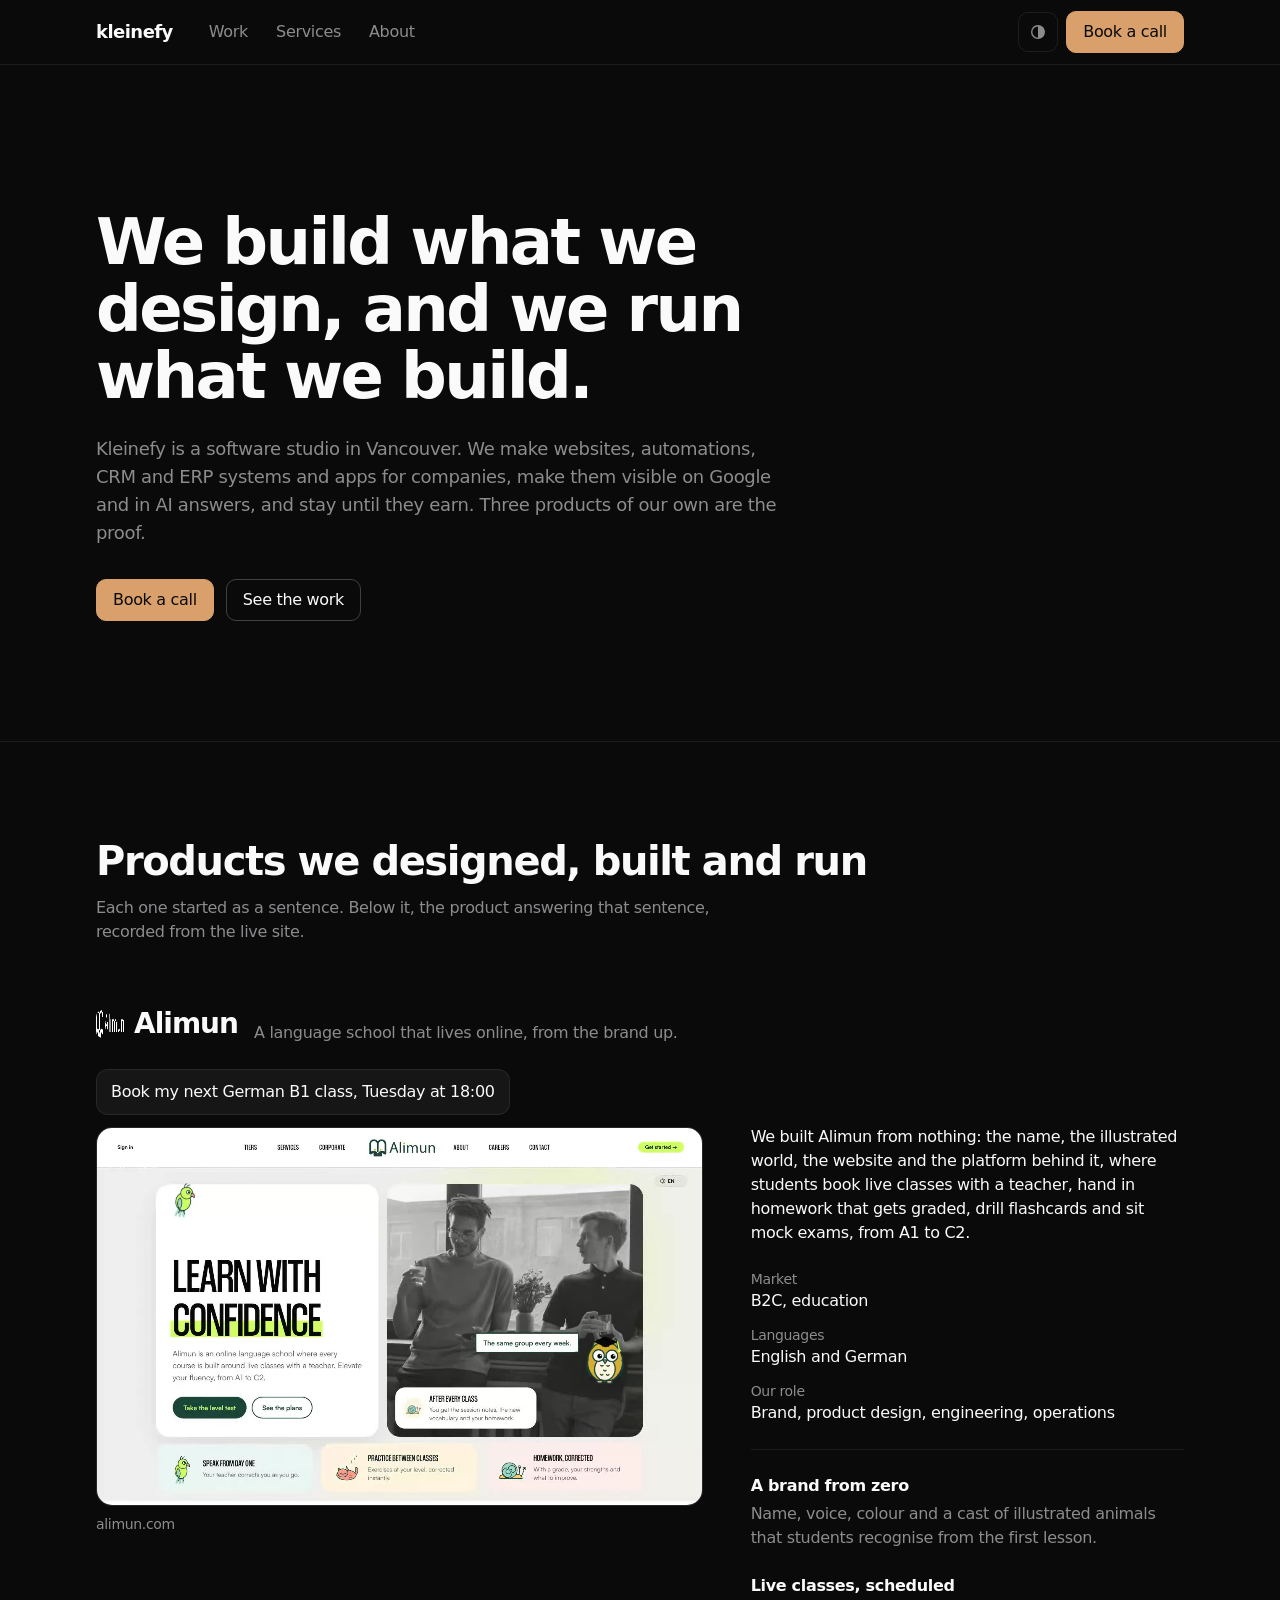
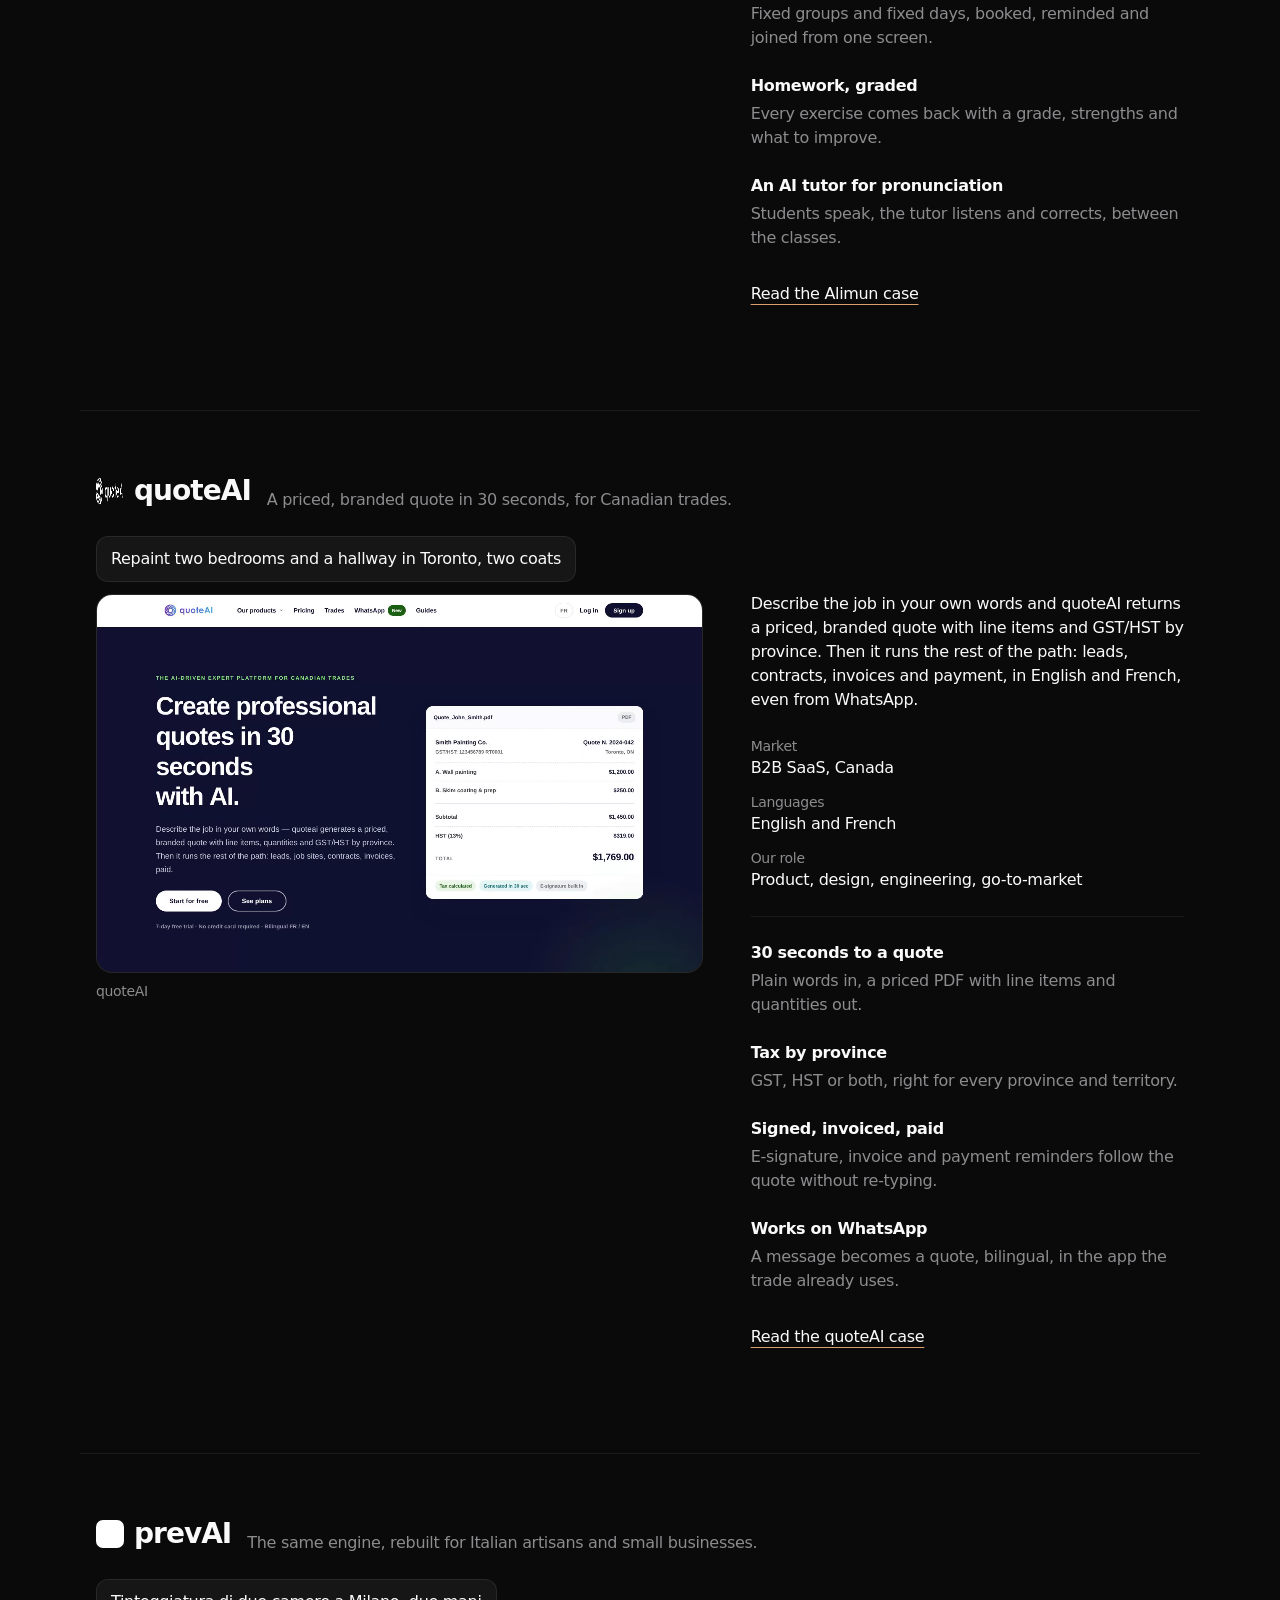
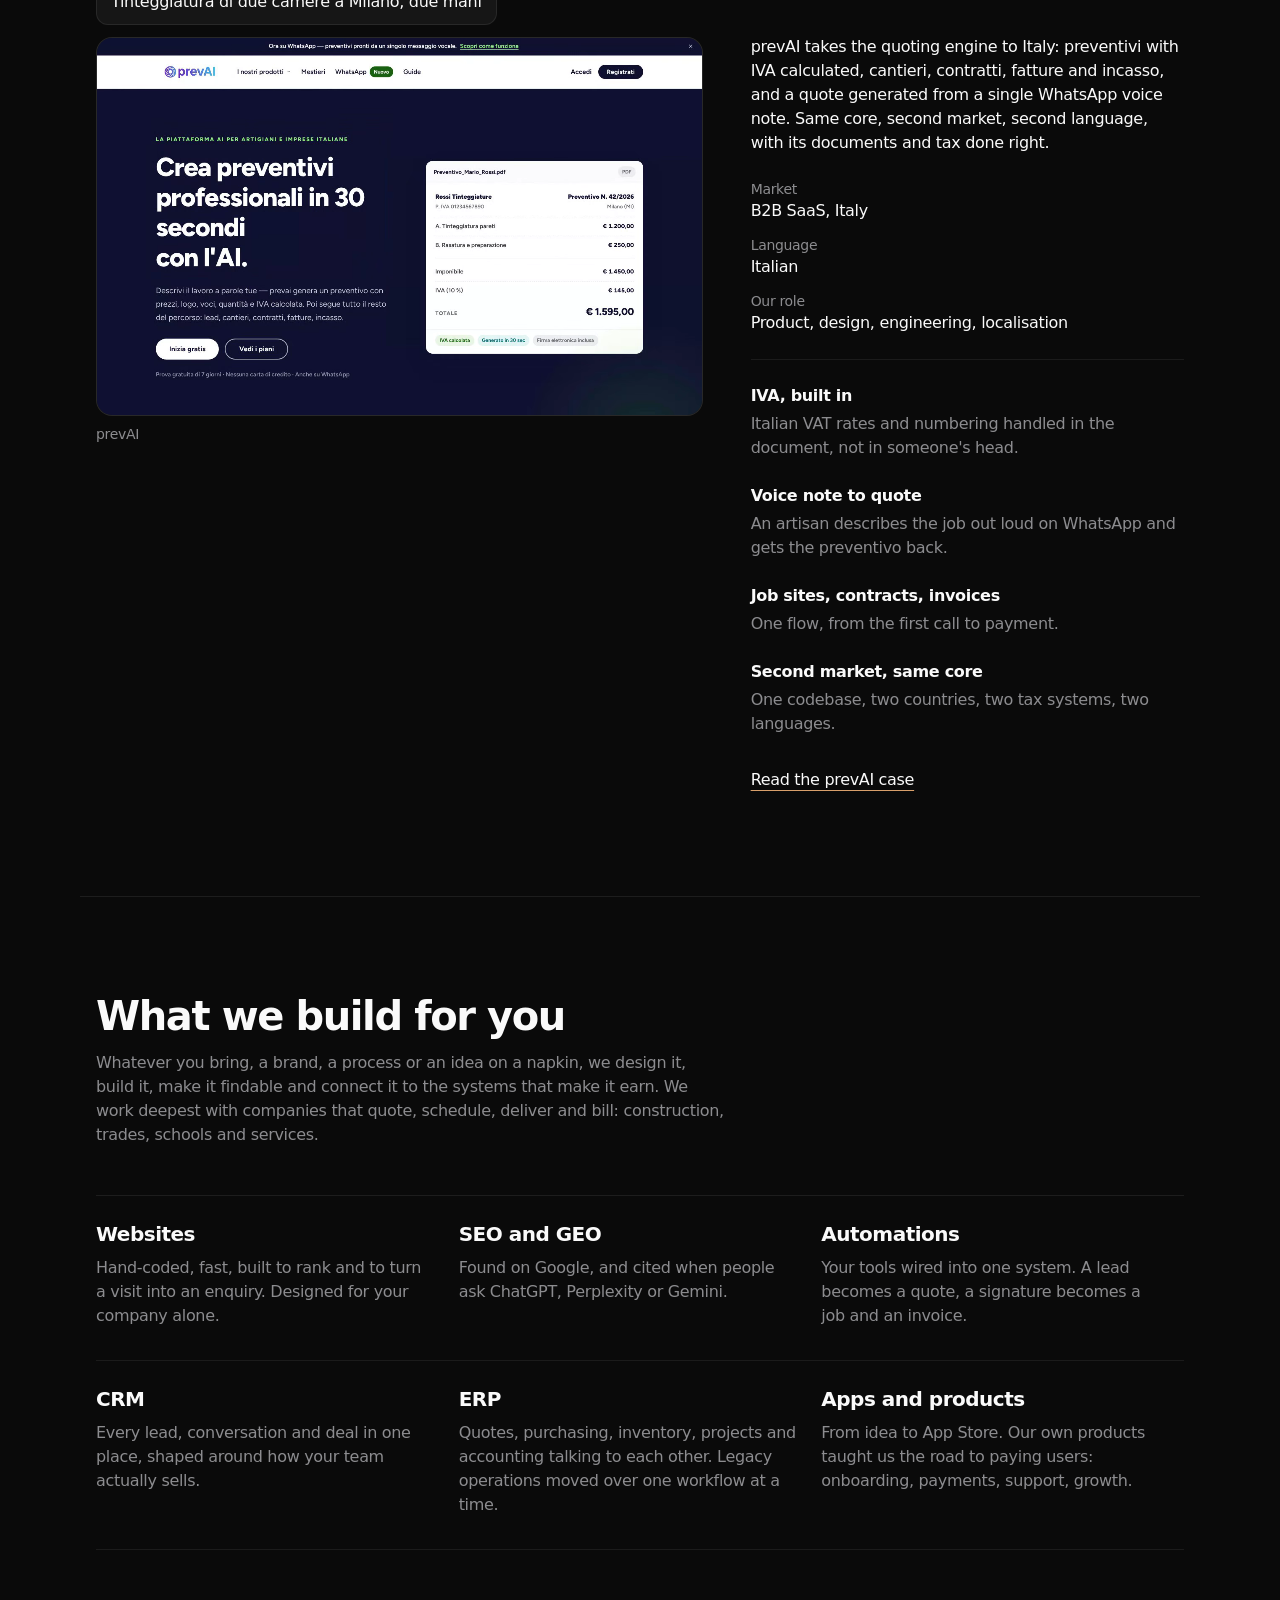
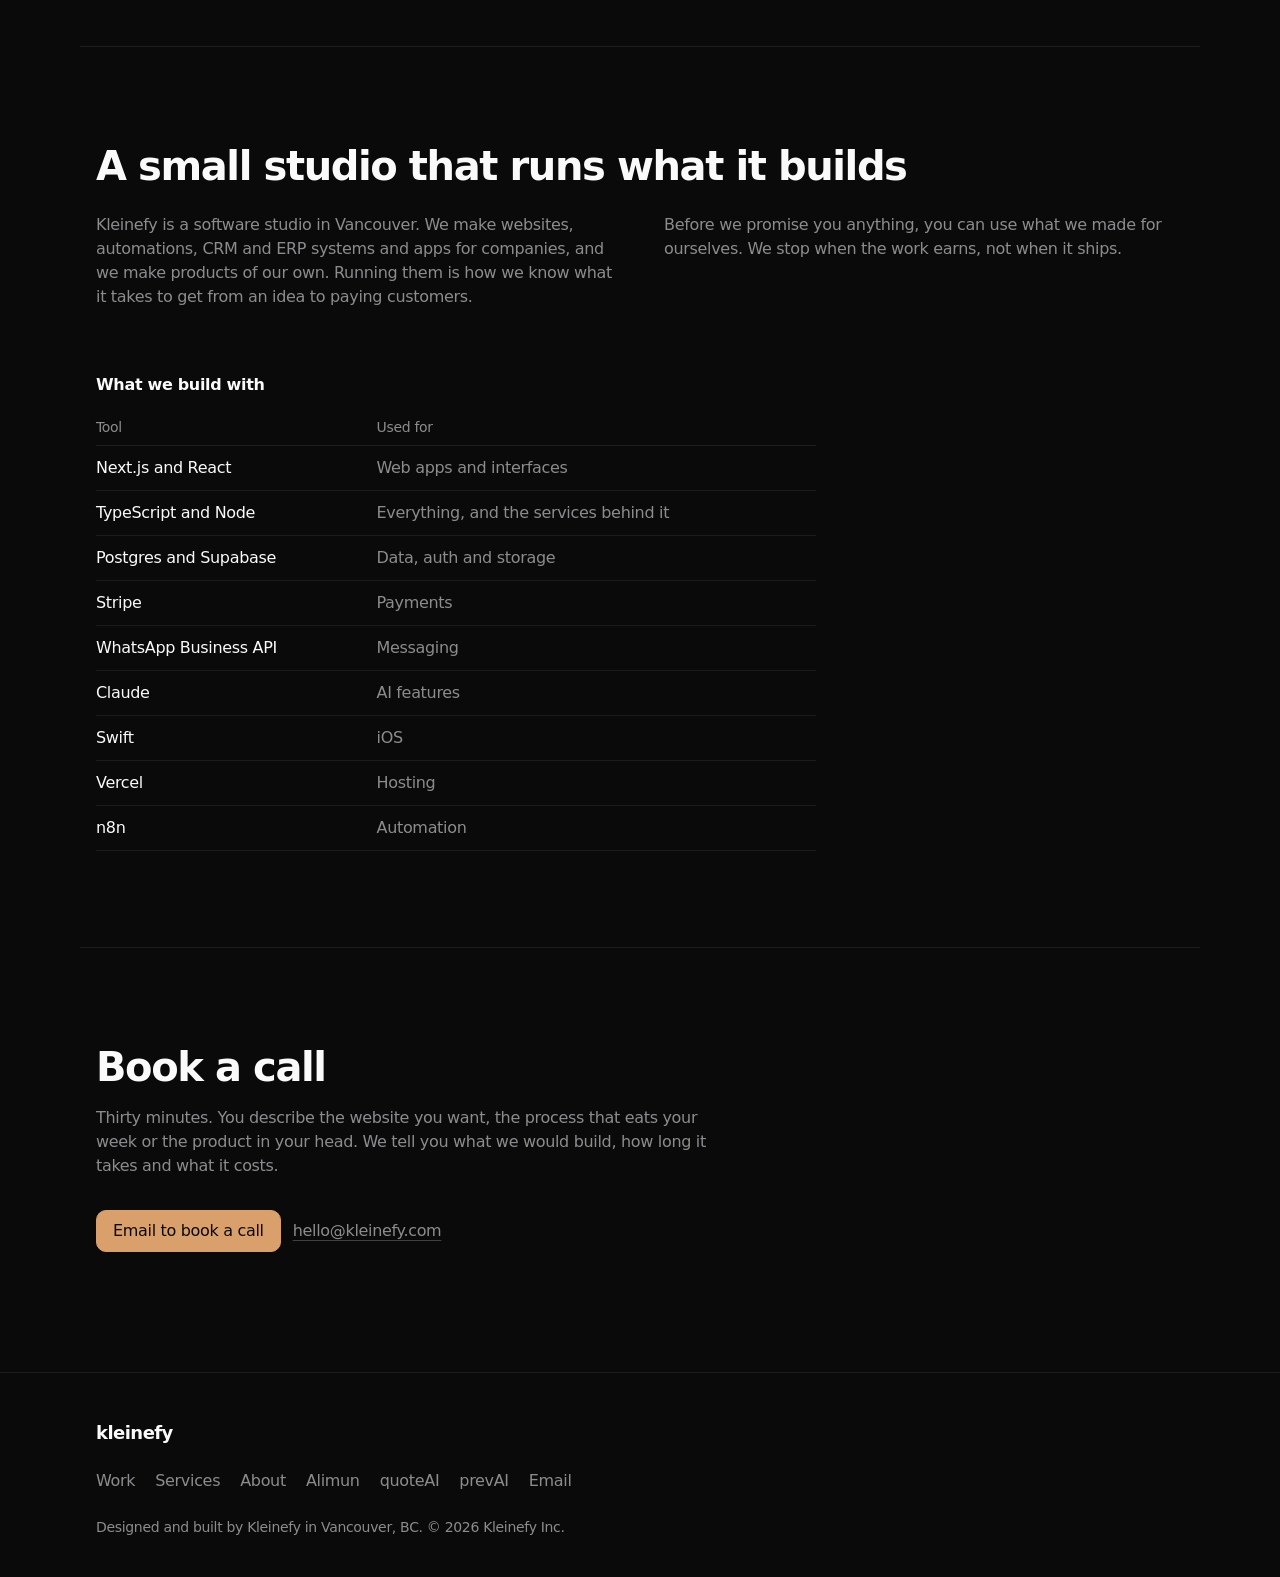
==== draft/index.html @ ef52f876 "Add draft home built with the kleinefy-design skill A separate page under draft/ that reuses the liv" ====
<!doctype html>
<html lang="en" class="dark">
<head>
<meta charset="utf-8">
<meta name="viewport" content="width=device-width,initial-scale=1,viewport-fit=cover">
<title>Kleinefy, a software studio in Vancouver</title>
<meta name="description" content="Kleinefy designs, builds and runs websites, automations, CRM and ERP systems and apps. Three products of our own: Alimun, quoteAI and prevAI.">
<meta name="robots" content="noindex">
<script>try{var t=localStorage.getItem('theme');if(t==='light'){document.documentElement.classList.remove('dark');document.documentElement.classList.add('light')}}catch(e){}</script>
<link rel="stylesheet" href="../assets/site.css">
<link rel="stylesheet" href="draft.css">
</head>
<body>
<a class="skip" href="#main">Skip to content</a>

<header class="topbar">
  <div class="k-wrap topbar-in">
    <a class="mark" href="#top" aria-label="Kleinefy, back to top">kleinefy</a>
    <nav aria-label="Main">
      <ul class="k-menu">
        <li><a href="#work">Work</a></li>
        <li><a href="#services">Services</a></li>
        <li><a href="#about">About</a></li>
      </ul>
    </nav>
    <div class="topbar-end">
      <button class="icon" id="theme" type="button" aria-label="Switch to light mode">
        <svg viewBox="0 0 20 20" width="18" height="18" aria-hidden="true"><circle cx="10" cy="10" r="7" fill="none" stroke="currentColor" stroke-width="1.5"/><path d="M10 3a7 7 0 0 1 0 14z" fill="currentColor"/></svg>
      </button>
      <a class="btn btn-accent" href="#contact">Book a call</a>
    </div>
  </div>
</header>

<main id="main">
  <section class="opening k-wrap" id="top" aria-labelledby="hero-h">
    <h1 id="hero-h">We build what we design, and we run what we build.</h1>
    <p class="intro">Kleinefy is a software studio in Vancouver. We make websites, automations, CRM and ERP systems and apps
      for companies, make them visible on Google and in AI answers, and stay until they earn. Three products of our own
      are the proof.</p>
    <div class="actions">
      <a class="btn btn-accent" href="#contact">Book a call</a>
      <a class="btn" href="#work">See the work</a>
    </div>
  </section>

  <section class="work" id="work" aria-labelledby="work-h">
    <div class="k-wrap">
      <h2 id="work-h">Products we designed, built and run</h2>
      <p class="sub">Each one started as a sentence. Below it, the product answering that sentence, recorded from the
        live site.</p>
    </div>

    <article class="case k-wrap" aria-labelledby="c-alimun">
      <div class="case-head">
        <h3 id="c-alimun"><img class="logo" src="../assets/logos/alimun.png" alt="" width="28" height="28">Alimun</h3>
        <p>A language school that lives online, from the brand up.</p>
      </div>
      <figure class="shot">
        <p class="req"><span class="sr">Request: </span>Book my next German B1 class, Tuesday at 18:00</p>
        <div class="k-screen">
          <video muted playsinline loop preload="none" poster="../assets/alimun-desktop.webp" width="1600" height="1000" aria-label="Recording of alimun.com">
            <source src="../assets/alimun.webm" type="video/webm"><source src="../assets/alimun.mp4" type="video/mp4">
          </video>
        </div>
        <figcaption>alimun.com</figcaption>
      </figure>
      <div class="case-body">
        <p>We built Alimun from nothing: the name, the illustrated world, the website and the platform behind it, where
          students book live classes with a teacher, hand in homework that gets graded, drill flashcards and sit mock
          exams, from A1 to C2.</p>
        <dl class="facts">
          <div><dt>Market</dt><dd>B2C, education</dd></div>
          <div><dt>Languages</dt><dd>English and German</dd></div>
          <div><dt>Our role</dt><dd>Brand, product design, engineering, operations</dd></div>
        </dl>
        <ul class="points">
          <li><h4>A brand from zero</h4><p>Name, voice, colour and a cast of illustrated animals that students recognise from the first lesson.</p></li>
          <li><h4>Live classes, scheduled</h4><p>Fixed groups and fixed days, booked, reminded and joined from one screen.</p></li>
          <li><h4>Homework, graded</h4><p>Every exercise comes back with a grade, strengths and what to improve.</p></li>
          <li><h4>An AI tutor for pronunciation</h4><p>Students speak, the tutor listens and corrects, between the classes.</p></li>
        </ul>
        <a class="more" href="../work/alimun.html">Read the Alimun case</a>
      </div>
    </article>

    <article class="case k-wrap" aria-labelledby="c-quoteai">
      <div class="case-head">
        <h3 id="c-quoteai"><img class="logo" src="../assets/logos/quoteai.png" alt="" width="28" height="28">quoteAI</h3>
        <p>A priced, branded quote in 30 seconds, for Canadian trades.</p>
      </div>
      <figure class="shot">
        <p class="req"><span class="sr">Request: </span>Repaint two bedrooms and a hallway in Toronto, two coats</p>
        <div class="k-screen">
          <video muted playsinline loop preload="none" poster="../assets/quoteai-desktop.webp" width="1600" height="1000" aria-label="Recording of the quoteAI site">
            <source src="../assets/quoteai.webm" type="video/webm"><source src="../assets/quoteai.mp4" type="video/mp4">
          </video>
        </div>
        <figcaption>quoteAI</figcaption>
      </figure>
      <div class="case-body">
        <p>Describe the job in your own words and quoteAI returns a priced, branded quote with line items and GST/HST by
          province. Then it runs the rest of the path: leads, contracts, invoices and payment, in English and French,
          even from WhatsApp.</p>
        <dl class="facts">
          <div><dt>Market</dt><dd>B2B SaaS, Canada</dd></div>
          <div><dt>Languages</dt><dd>English and French</dd></div>
          <div><dt>Our role</dt><dd>Product, design, engineering, go-to-market</dd></div>
        </dl>
        <ul class="points">
          <li><h4>30 seconds to a quote</h4><p>Plain words in, a priced PDF with line items and quantities out.</p></li>
          <li><h4>Tax by province</h4><p>GST, HST or both, right for every province and territory.</p></li>
          <li><h4>Signed, invoiced, paid</h4><p>E-signature, invoice and payment reminders follow the quote without re-typing.</p></li>
          <li><h4>Works on WhatsApp</h4><p>A message becomes a quote, bilingual, in the app the trade already uses.</p></li>
        </ul>
        <a class="more" href="../work/quoteai.html">Read the quoteAI case</a>
      </div>
    </article>

    <article class="case k-wrap" aria-labelledby="c-prevai">
      <div class="case-head">
        <h3 id="c-prevai"><img class="logo" src="../assets/logos/prevai.png" alt="" width="28" height="28">prevAI</h3>
        <p>The same engine, rebuilt for Italian artisans and small businesses.</p>
      </div>
      <figure class="shot">
        <p class="req" lang="it"><span class="sr" lang="en">Request: </span>Tinteggiatura di due camere a Milano, due mani</p>
        <div class="k-screen">
          <video muted playsinline loop preload="none" poster="../assets/prevai-desktop.webp" width="1600" height="1000" aria-label="Recording of the prevAI site">
            <source src="../assets/prevai.webm" type="video/webm"><source src="../assets/prevai.mp4" type="video/mp4">
          </video>
        </div>
        <figcaption>prevAI</figcaption>
      </figure>
      <div class="case-body">
        <p>prevAI takes the quoting engine to Italy: <span lang="it">preventivi</span> with IVA calculated,
          <span lang="it">cantieri, contratti, fatture</span> and <span lang="it">incasso</span>, and a quote generated
          from a single WhatsApp voice note. Same core, second market, second language, with its documents and tax done
          right.</p>
        <dl class="facts">
          <div><dt>Market</dt><dd>B2B SaaS, Italy</dd></div>
          <div><dt>Language</dt><dd>Italian</dd></div>
          <div><dt>Our role</dt><dd>Product, design, engineering, localisation</dd></div>
        </dl>
        <ul class="points">
          <li><h4>IVA, built in</h4><p>Italian VAT rates and numbering handled in the document, not in someone's head.</p></li>
          <li><h4>Voice note to quote</h4><p>An artisan describes the job out loud on WhatsApp and gets the preventivo back.</p></li>
          <li><h4>Job sites, contracts, invoices</h4><p>One flow, from the first call to payment.</p></li>
          <li><h4>Second market, same core</h4><p>One codebase, two countries, two tax systems, two languages.</p></li>
        </ul>
        <a class="more" href="../work/prevai.html">Read the prevAI case</a>
      </div>
    </article>
  </section>

  <section class="services k-wrap" id="services" aria-labelledby="services-h">
    <h2 id="services-h">What we build for you</h2>
    <p class="sub">Whatever you bring, a brand, a process or an idea on a napkin, we design it, build it, make it findable
      and connect it to the systems that make it earn. We work deepest with companies that quote, schedule, deliver and
      bill: construction, trades, schools and services.</p>
    <ul class="grid">
      <li><h3>Websites</h3><p>Hand-coded, fast, built to rank and to turn a visit into an enquiry. Designed for your company alone.</p></li>
      <li><h3>SEO and GEO</h3><p>Found on Google, and cited when people ask ChatGPT, Perplexity or Gemini.</p></li>
      <li><h3>Automations</h3><p>Your tools wired into one system. A lead becomes a quote, a signature becomes a job and an invoice.</p></li>
      <li><h3>CRM</h3><p>Every lead, conversation and deal in one place, shaped around how your team actually sells.</p></li>
      <li><h3>ERP</h3><p>Quotes, purchasing, inventory, projects and accounting talking to each other. Legacy operations moved over one workflow at a time.</p></li>
      <li><h3>Apps and products</h3><p>From idea to App Store. Our own products taught us the road to paying users: onboarding, payments, support, growth.</p></li>
    </ul>
  </section>

  <section class="studio k-wrap" id="about" aria-labelledby="about-h">
    <h2 id="about-h">A small studio that runs what it builds</h2>
    <div class="pair">
      <p>Kleinefy is a software studio in Vancouver. We make websites, automations, CRM and ERP systems and apps for
        companies, and we make products of our own. Running them is how we know what it takes to get from an idea to
        paying customers.</p>
      <p>Before we promise you anything, you can use what we made for ourselves. We stop when the work earns, not when
        it ships.</p>
    </div>
    <table class="stack">
      <caption>What we build with</caption>
      <thead><tr><th scope="col">Tool</th><th scope="col">Used for</th></tr></thead>
      <tbody>
        <tr><td>Next.js and React</td><td>Web apps and interfaces</td></tr>
        <tr><td>TypeScript and Node</td><td>Everything, and the services behind it</td></tr>
        <tr><td>Postgres and Supabase</td><td>Data, auth and storage</td></tr>
        <tr><td>Stripe</td><td>Payments</td></tr>
        <tr><td>WhatsApp Business API</td><td>Messaging</td></tr>
        <tr><td>Claude</td><td>AI features</td></tr>
        <tr><td>Swift</td><td>iOS</td></tr>
        <tr><td>Vercel</td><td>Hosting</td></tr>
        <tr><td>n8n</td><td>Automation</td></tr>
      </tbody>
    </table>
  </section>

  <section class="call k-wrap" id="contact" aria-labelledby="contact-h">
    <h2 id="contact-h">Book a call</h2>
    <p>Thirty minutes. You describe the website you want, the process that eats your week or the product in your head.
      We tell you what we would build, how long it takes and what it costs.</p>
    <div class="actions">
      <a class="btn btn-accent" href="mailto:hello@kleinefy.com?subject=Call%20with%20Kleinefy">Email to book a call</a>
      <a class="plain" href="mailto:hello@kleinefy.com">hello@kleinefy.com</a>
    </div>
  </section>
</main>

<footer class="end">
  <div class="k-wrap end-in">
    <p class="mark">kleinefy</p>
    <nav aria-label="Footer">
      <ul class="end-links">
        <li><a href="#work">Work</a></li>
        <li><a href="#services">Services</a></li>
        <li><a href="#about">About</a></li>
        <li><a href="../work/alimun.html">Alimun</a></li>
        <li><a href="../work/quoteai.html">quoteAI</a></li>
        <li><a href="../work/prevai.html">prevAI</a></li>
        <li><a href="mailto:hello@kleinefy.com">Email</a></li>
      </ul>
    </nav>
    <p class="fine">Designed and built by Kleinefy in Vancouver, BC. &copy; 2026 Kleinefy Inc.</p>
  </div>
</footer>

<script src="draft.js" defer></script>
</body>
</html>
---- assets/site.css ----
:root{
  --bg:#0a0a0a;--fg:#fafafa;--muted:#1c1c1c;--muted-fg:#8c8c8f;--border:rgba(255,255,255,.08);--border-strong:rgba(255,255,255,.22);
  --secondary:#161616;--deep:#0a0a0a;--primary:#171717;--primary-fg:#fafafa;--chip:#2a2a2a;--chip-fg:#fafafa;--btn-border:rgba(255,255,255,.12);
  --ring:#8c8c8f;--card:#0a0a0a;--brass:#d9a06b;
  --glass:rgba(22,22,22,.55);--glass-border:rgba(255,255,255,.1);--hair:rgba(250,250,250,.07);
  --sans:-apple-system,BlinkMacSystemFont,"SF Pro Text","SF Pro Display",system-ui,"Segoe UI",Roboto,sans-serif;
  --mono:"IBM Plex Mono",ui-monospace,SFMono-Regular,Menlo,monospace;
  --hand:"Reenie Beanie",cursive;
  --ease:cubic-bezier(.2,.9,.25,1);
  color-scheme:dark;
}
.light,:root[data-theme="light"]{
  --bg:#ffffff;--fg:#09090b;--muted:#f4f4f5;--muted-fg:#71717a;--border:#e4e4e7;--border-strong:#a1a1aa;
  --secondary:#f4f4f5;--deep:#ffffff;--primary:#1c1c1c;--primary-fg:#fafafa;--chip:#fafafa;--chip-fg:#1c1c1c;--btn-border:transparent;
  --ring:#71717a;--card:#ffffff;--brass:#b5652d;
  --glass:rgba(255,255,255,.35);--glass-border:rgba(255,255,255,.5);--hair:rgba(9,9,11,.05);
  color-scheme:light;
}
*{box-sizing:border-box}
html{-webkit-text-size-adjust:100%}
body{margin:0;background:var(--bg);color:var(--fg);font:400 16px/24px var(--sans);letter-spacing:-.02em;-webkit-font-smoothing:antialiased;overflow-x:clip;
  padding-left:max(16px,env(safe-area-inset-left,0px));padding-right:max(16px,env(safe-area-inset-right,0px))}
body::before{content:"";position:fixed;inset:0 0 auto;height:env(safe-area-inset-top,0px);z-index:60;background:var(--bg)}
a{color:inherit;text-decoration:none}
button{font:inherit;color:inherit;letter-spacing:inherit}
img{display:block;max-width:100%}
h1,h2,h3,h4,p,ul{margin:0}
ul{padding:0;list-style:none}
:focus-visible{outline:2px solid var(--ring);outline-offset:2px;border-radius:8px}
.sr{position:absolute;width:1px;height:1px;overflow:hidden;clip:rect(0 0 0 0);white-space:nowrap}
.mutedfg{color:var(--muted-fg)}


/* floating nav */
.nav{position:fixed;inset:calc(env(safe-area-inset-top,0px) + 24px) 0 auto;z-index:50;display:flex;justify-content:center;gap:8px;pointer-events:none;padding-inline:8px}
.nav>*{pointer-events:auto}
.glass{background:var(--glass);border:1px solid var(--glass-border);backdrop-filter:blur(40px) saturate(2);-webkit-backdrop-filter:blur(40px) saturate(2);box-shadow:0 10px 40px -10px rgba(0,0,0,.25),inset 0 1px 0 rgba(255,255,255,.7),inset 0 -1px 0 rgba(255,255,255,.15)}
.bar{display:inline-flex;align-items:center;gap:0;min-height:54px;padding:4px;border-radius:999px;max-width:100%;overflow:hidden}
.bar button{position:relative;display:inline-flex;align-items:center;justify-content:center;height:44px;min-width:44px;padding:0 12px;border:0;background:transparent;border-radius:999px;color:color-mix(in srgb,var(--fg) 70%,transparent);cursor:pointer;transition:color .15s,background-color .15s,scale .15s}
.bar button:active{scale:.96}
.bar button.lit{background:color-mix(in srgb,var(--muted) 80%,transparent);color:var(--fg)}
.bar button.active{color:var(--fg)}
.bar svg{width:16px;height:16px;flex:none}
.bar .lab{display:grid;grid-template-columns:0fr;margin-left:0;transition:grid-template-columns 420ms var(--ease),margin 420ms var(--ease)}
.bar .lab span{overflow:hidden;white-space:nowrap;opacity:0;translate:-4px 0;filter:blur(3px);transition:opacity 420ms var(--ease),translate 420ms var(--ease),filter 420ms var(--ease);font-size:16px}
.bar.open .lab{grid-template-columns:1fr;margin-left:8px}
.bar.open .lab span{opacity:1;translate:0;filter:none}
@media(max-width:639px){.bar.open .lab{grid-template-columns:0fr;margin-left:0}.bar.open .lab span{opacity:0}.nav .xarrow .txt{display:none}.nav .xarrow{width:52px;padding:6px}.nav .xarrow .chip{width:40px}.bar button{min-width:40px;padding:0 10px}}
.round{display:inline-grid;place-items:center;width:52px;height:52px;border-radius:50%;cursor:pointer;color:color-mix(in srgb,var(--fg) 80%,transparent);transition:color .2s}
.round:hover{color:var(--fg)}
.round svg{width:16px;height:16px}
.round .moon{display:none}.light .round .sun,:root[data-theme="light"] .round .sun{display:none}.light .round .moon,:root[data-theme="light"] .round .moon{display:block}

/* expanding arrow button */
.xarrow{position:relative;display:inline-flex;align-items:center;height:52px;min-width:0;padding:6px;border-radius:444px;background:var(--primary);color:var(--primary-fg);overflow:hidden;user-select:none;cursor:pointer;border:1px solid var(--btn-border);box-shadow:0 10px 40px -10px rgba(0,0,0,.35);transition:scale .15s}
.xarrow:active{scale:.97}
.xarrow .chip{position:absolute;inset:5px auto 5px 5px;width:40px;border-radius:444px;background:var(--chip);color:var(--chip-fg);overflow:hidden;transition:width .5s var(--ease)}
.xarrow .chip .one{position:absolute;inset:0 auto 0 0;width:40px;display:grid;place-items:center;transition:opacity .15s}
.xarrow .chip .trail{position:absolute;inset:0;display:flex;align-items:center;justify-content:space-around;padding:0 12px}
.xarrow .chip .trail svg{opacity:0;translate:-6px 0;transition:opacity .2s ease-out,translate .2s ease-out}
.xarrow .chip .trail svg:nth-child(1){transition-delay:40ms;color:color-mix(in srgb,currentColor 100%,transparent)}
.xarrow .chip .trail svg:nth-child(2){transition-delay:70ms;opacity:0}
.xarrow .chip .trail svg:nth-child(3){transition-delay:100ms}
.xarrow .chip .trail svg:nth-child(4){transition-delay:130ms}
.xarrow .chip .trail svg:nth-child(5){transition-delay:160ms}
.xarrow svg.dc{width:22px;height:22px;fill:currentColor}
.xarrow .txt{position:relative;margin:0 20px 0 54px;white-space:nowrap;font-size:16px;font-weight:500;transition:opacity .15s,translate .15s}
.xarrow.tall{height:64px;min-width:288px}
.xarrow.tall .chip{width:52px}
.xarrow.tall .chip .one{width:52px}
.xarrow.tall .txt{margin-left:76px;font-size:18px}
@media(hover:hover){
  .xarrow:hover .chip,.xarrow:focus-visible .chip{width:calc(100% - 12px)}
  .xarrow:hover .chip .one,.xarrow:focus-visible .chip .one{opacity:0}
  .xarrow:hover .chip .trail svg,.xarrow:focus-visible .chip .trail svg{opacity:var(--o);translate:0}
  .xarrow:hover .txt,.xarrow:focus-visible .txt{opacity:0;translate:6px 0}
}

/* metallic link */
@property --turn{syntax:"<angle>";inherits:false;initial-value:0deg}
@keyframes turn{to{--turn:360deg}}
.metal{position:relative;isolation:isolate;display:inline-flex;align-items:center;justify-content:center;height:40px;padding:0 20px;border-radius:999px;font-size:14px;font-weight:500;color:var(--fg);overflow:hidden;user-select:none;box-shadow:0 8px 22px rgba(0,0,0,.16);transition:scale .15s}
.metal:hover{scale:1.02}.metal:active{scale:.93}
.metal .rim{position:absolute;inset:-60%;z-index:0;background:conic-gradient(from var(--turn),#0b0b0b,#8a8a8a 10%,#fbfbfb 20%,#555 32%,#0d0d0d 45%,#b5b5b5 60%,#fff 70%,#474747 84%,#0b0b0b);animation:turn 9s linear infinite}
.metal .sheen{position:absolute;inset:0 auto 0 0;width:50%;z-index:1;transform:skewX(-12deg);background:linear-gradient(90deg,transparent,rgba(255,255,255,.55),transparent);opacity:.6;filter:blur(3px);mix-blend-mode:screen;translate:-120% 0;transition:translate .9s cubic-bezier(.65,0,.3,1)}
.metal:hover .sheen,.metal:focus-visible .sheen{translate:220% 0}
.metal .face{position:absolute;inset:2px;z-index:2;border-radius:inherit;background:var(--primary);transition:background .2s}
.metal:hover .face{background:var(--secondary)}
.metal .edge{position:absolute;inset:2px;z-index:3;border-radius:inherit;box-shadow:inset 0 1px 0 rgba(255,255,255,.28),inset 0 -1px 0 rgba(0,0,0,.16)}
.metal .in{position:relative;z-index:10;display:inline-flex;align-items:center;gap:8px}
.metal svg{width:14px;height:14px}

/* section rail */
.rail{position:fixed;left:12px;top:50%;translate:0 -50%;z-index:40;display:none;flex-direction:column;gap:14px;pointer-events:none}
@media(min-width:1360px){.rail{display:flex}}
.rail a{pointer-events:auto;position:relative;display:block;height:14px;width:48px;display:flex;align-items:center}
.rail a i{display:block;height:1px;width:16px;background:var(--border-strong);opacity:.6;transition:width .3s var(--ease),opacity .3s,background .3s}
.rail a:hover i{width:40px;opacity:1}
.rail a.on i{width:48px;background:var(--brass);opacity:1}
.rail a b{position:absolute;left:60px;top:50%;translate:0 -50%;font-weight:400;font-size:14px;white-space:nowrap;background:var(--secondary);color:var(--fg);padding:8px 16px;border-radius:999px;box-shadow:0 0 .5px rgba(0,0,0,.4),0 1px .5px rgba(0,0,0,.04),0 6px 16px rgba(0,0,0,.08);opacity:0;translate:-6px -50%;transition:opacity .25s,translate .25s var(--ease);pointer-events:none}
.rail a:hover b{opacity:1;translate:0 -50%}

/* hero */
.hero{position:relative;min-height:0;display:flex;align-items:flex-end;overflow:clip;margin-inline:calc(-1*max(24px,env(safe-area-inset-left,0px))) calc(-1*max(24px,env(safe-area-inset-right,0px)));padding-inline:max(24px,env(safe-area-inset-left,0px)) max(24px,env(safe-area-inset-right,0px))}
body{padding-left:max(24px,env(safe-area-inset-left,0px));padding-right:max(24px,env(safe-area-inset-right,0px))}
.sky{position:absolute;inset:0;pointer-events:none;-webkit-mask-image:linear-gradient(to bottom,#000 40%,transparent 85%);mask-image:linear-gradient(to bottom,#000 40%,transparent 85%)}
.sky canvas{position:absolute;inset:0;width:100%;height:100%}
#precip{z-index:2}
.clouds{position:absolute;inset:0;opacity:0;transition:opacity 2.5s ease-in-out}
.cloud{position:absolute;left:0;width:288px;height:96px;scale:var(--s,1);animation:drift linear infinite;animation-play-state:paused}
.sky[data-scene="clouds"] .cloud,.sky[data-scene="sun"] .cloud{animation-play-state:running}
.cloud i{position:absolute;border-radius:999px;background:rgba(148,163,184,.12);filter:blur(16px)}
.light .cloud i,:root[data-theme="light"] .cloud i{background:rgba(255,255,255,.92);filter:blur(12px)}

.cloud i:nth-child(1){left:24px;top:32px;width:160px;height:56px}
.cloud i:nth-child(2){left:80px;top:8px;width:112px;height:80px}
.cloud i:nth-child(3){left:144px;top:28px;width:112px;height:56px}
@keyframes drift{from{translate:-25vw 0}to{translate:110vw 0}}
.skyblue{position:absolute;inset:0;background:linear-gradient(to bottom,rgba(30,41,59,.5),transparent 70%);opacity:0;transition:opacity 2.5s ease-in-out}
.light .skyblue,:root[data-theme="light"] .skyblue{background:linear-gradient(to bottom,rgba(214,228,245,.9),rgba(214,228,245,0) 70%)}

.hero .wrap{position:relative;width:100%;max-width:1200px;margin:0 auto;padding:176px 0 96px;display:grid;grid-template-columns:minmax(0,1fr);gap:40px 48px;align-items:start}
@media(min-width:900px){.hero .wrap{grid-template-columns:minmax(0,1.1fr) minmax(0,.9fr);padding-top:200px}}
.hero .lft{display:grid;gap:28px}
.hero .rgt{padding-top:6px}
.scene{display:none}
.vapor{font-size:clamp(32px,3.4vw,44px);line-height:1.12;font-weight:500;letter-spacing:-.025em;display:grid;min-height:2.3em;max-width:14em}
.vapor .ph{grid-area:1/1;visibility:hidden}
.vapor .ph.cur{visibility:visible}
.vapor .ph span.l{display:block}
.vapor .ph span.w{display:inline-block;white-space:nowrap}
.vapor .ph span.c{display:inline-block}
.vin{animation-name:vin;animation-timing-function:cubic-bezier(.22,1,.36,1);animation-fill-mode:both}
.vout{animation-name:vout;animation-timing-function:cubic-bezier(.55,0,.75,.4);animation-fill-mode:both}
@keyframes vin{from{opacity:0;filter:blur(12px);transform:translate(var(--vx,0),.35em) scale(1.35)}60%{opacity:.85}to{opacity:1;filter:blur(0);transform:none}}
@keyframes vout{from{opacity:1;filter:blur(0);transform:none}to{opacity:0;filter:blur(14px);transform:translate(var(--dx,.3em),var(--dy,-.6em)) scale(1.2)}}
.lede{display:none}
.hero .acts{display:flex;align-items:center;gap:12px;flex-wrap:wrap}
.hint{display:none}

/* frame */
.frame{position:relative;width:100%;max-width:1200px;margin:0 auto}
.rule{position:relative;height:1px;pointer-events:none}
.rule::before{content:"";position:absolute;top:0;left:0;right:0;height:1px;background:var(--border)}
.rule i{display:none}
.rule i::before,.rule i::after{content:"";position:absolute;background:var(--fg)}.rule i::before{width:7px;height:1px}.rule i::after{width:1px;height:7px}
.rule i:last-child{left:100%}
section{overflow-x:clip}
.sec{padding:96px 0 40px}
@media(min-width:768px){.sec{padding:140px 0 56px}}
.show .sec{padding-top:64px;padding-bottom:28px}
@media(min-width:768px){.show .sec{padding-top:88px;padding-bottom:32px}}
.eyebrow{display:none}
.h2{font-size:clamp(24px,2.4vw,32px);line-height:1.25;font-weight:500;letter-spacing:-.02em;max-width:22em}
.lead{font-size:16px;line-height:28px;color:var(--muted-fg);max-width:40em;margin-top:12px}

/* hover accordion */
.acc{max-width:620px}
.acc li button{display:block;width:100%;min-height:44px;padding:8px 0;border:0;background:none;text-align:left;font-size:18px;line-height:28px;color:var(--muted-fg);cursor:pointer;transition:color .2s;border-radius:6px}
.acc li.open button{color:var(--fg)}
.acc li div{display:grid;grid-template-rows:0fr;opacity:0;transition:grid-template-rows .3s ease-out,opacity .3s ease-out}
.acc li.open div{grid-template-rows:1fr;opacity:1}
.acc li div p{overflow:hidden;font-size:18px;line-height:28px;color:var(--muted-fg)}
.acc li div p span{display:block;padding-bottom:12px}

/* showcase */
.show h3{font-size:24px;line-height:32px;font-weight:500;letter-spacing:-.02em}
@media(min-width:768px){.show h3{font-size:32px;line-height:42px}}
.tags{display:flex;gap:8px;font-size:12px;line-height:42px;color:color-mix(in srgb,var(--fg) 40%,transparent)}
.stage-grid{display:grid;grid-template-columns:minmax(0,1fr);gap:16px;padding:16px 0}
@media(min-width:1144px){.stage-grid{grid-template-columns:minmax(0,599fr) minmax(0,527fr)}}
.stage{position:relative;display:flex;flex-direction:column;justify-content:space-between;gap:28px;border-radius:24px;background:var(--secondary);padding-bottom:32px;overflow:clip;isolation:isolate}
.stage::before{content:"";position:absolute;inset:0;z-index:-1;background:var(--bd,linear-gradient(160deg,#cfd8e3,#eef2f6 55%,#f6f7f9))}
.stage::after{content:"";position:absolute;inset:0;z-index:-1;background:linear-gradient(to top,rgba(0,0,0,.42),transparent 55%)}
.stage .meta b,.stage .meta p{color:#fff}.stage .meta b{color:rgba(255,255,255,.82)}
.stage .inner{position:relative;margin-left:28px;border-bottom-left-radius:20px;background:var(--secondary)}

.stage .media{position:relative;margin:12px 30px;aspect-ratio:511/322;border-radius:24px;background:#0a0a0a;overflow:clip}
.stage .media img{position:absolute;inset:0;width:100%;height:100%;object-fit:cover;object-position:top;transition:filter .9s ease-out .7s}
.pix{position:absolute;inset:0;display:grid;grid-template-columns:repeat(6,1fr);grid-template-rows:repeat(4,1fr);pointer-events:none}
.pix i{margin:-1px;background:#0a0a0a;opacity:1;transition:opacity .38s ease-out}
.media.play .pix i{opacity:0}
.media:not(.play) img{filter:grayscale(1)}
.stage .prompt{display:flex;gap:8px;margin-right:36px;padding:28px 16px 16px;border-top:1px solid var(--border)}
.stage .prompt p{flex:1;min-width:0;max-width:320px;height:36px;display:flex;align-items:center;padding:0 12px;border-radius:8px;background:var(--deep);font-size:14px;color:var(--muted-fg);box-shadow:0 0 .5px rgba(0,0,0,.4),0 2px 2px rgba(0,0,0,.04)}
.stage .prompt p span{overflow:hidden;text-overflow:ellipsis;white-space:nowrap}
.stage .prompt b{flex:none;width:56px;height:36px;display:grid;place-items:center;border-radius:8px;background:var(--deep);box-shadow:0 0 .5px rgba(0,0,0,.4),0 2px 2px rgba(0,0,0,.04)}
.stage .prompt b svg{width:16px;height:16px;color:var(--muted-fg);animation:spin 1.8s linear infinite}
.stage .prompt b:hover svg{animation-play-state:paused}
@keyframes spin{to{rotate:360deg}}
.stage .meta{display:grid;gap:16px;padding:0 28px;line-height:22px}
.stage .meta b{font-weight:600;color:color-mix(in srgb,var(--fg) 80%,transparent)}
.stage .meta p{display:flex;justify-content:space-between;gap:16px;font-size:14px}
.brief{display:flex;flex-direction:column;justify-content:space-between;gap:48px;border-radius:24px;background:var(--secondary);padding:48px 24px}
.brief .sum{border-radius:32px;background:var(--deep);padding:68px 20px;font-size:16px;line-height:24px}
.brief .foot{display:flex;flex-direction:column;align-items:flex-end;gap:16px;font-size:15px;line-height:22px}
.brief .foot p{width:100%}
.hl{display:grid;gap:12px;padding:0 0 72px}
@media(min-width:576px){.hl{grid-template-columns:repeat(2,minmax(0,1fr))}}
@media(min-width:1144px){.hl{grid-template-columns:repeat(4,minmax(0,1fr))}}
.card{display:flex;flex-direction:column;gap:72px;border-radius:24px;border:1px solid color-mix(in srgb,var(--border) 60%,transparent);background:var(--secondary);padding:39px 25px;transition:translate .3s ease-out,background-color .3s,border-color .3s,box-shadow .3s}
.card svg{width:24px;height:24px;color:var(--muted-fg);transition:rotate .3s ease-out,scale .3s ease-out,color .3s}
.card h4{font-size:16px;font-weight:500;color:var(--muted-fg);transition:color .3s;line-height:22px}
.card p{font-size:14px;line-height:22px;max-width:220px;margin-top:8px}
@media(hover:hover){.card:hover{translate:0 -4px;border-color:var(--border-strong);background:var(--muted);box-shadow:0 18px 40px -24px rgba(0,0,0,.35)}.card:hover svg{rotate:-6deg;scale:1.1;color:var(--fg)}.card:hover h4{color:var(--fg)}}
.card.tight{gap:40px}

/* services grid */
.svc{display:grid;gap:12px;padding:0 0 48px}
@media(min-width:576px){.svc{grid-template-columns:repeat(2,minmax(0,1fr))}}
@media(min-width:1024px){.svc{grid-template-columns:repeat(3,minmax(0,1fr))}}

/* stack carousel */
.cyl{position:relative;height:300px;overflow:hidden;cursor:grab;user-select:none;touch-action:pan-y;margin:24px 0 48px}
.cyl:active{cursor:grabbing}
.cyl .it{position:absolute;left:50%;top:44%;display:grid;place-items:center;width:160px;height:160px;border-radius:50%;background:var(--secondary);color:var(--fg);font-weight:500;font-size:15px;text-align:center;padding:12px;will-change:transform;box-shadow:inset 0 0 0 1px color-mix(in srgb,var(--border) 60%,transparent)}
.cyl .it small{display:block;font-weight:400;font-size:12px;color:var(--muted-fg);margin-top:2px}
.cyl .cap{position:absolute;left:0;right:0;bottom:8px;text-align:center;font-size:13px;color:var(--muted-fg)}

/* contact */
.contact .box{margin:0 0 48px;border-radius:24px;background:var(--secondary);padding:48px 24px;display:grid;gap:24px}
@media(min-width:768px){.contact .box{margin:0 0 48px;padding:64px 48px;grid-template-columns:minmax(0,1fr) auto;align-items:end}}
.contact .mail{font-size:18px;user-select:all}

/* footer */
footer{overflow:clip;padding:96px 0 0}
footer .col{max-width:1200px;margin:0 auto;display:flex;flex-direction:column;align-items:center;gap:96px}

.hw{font-family:var(--hand);font-size:32px;line-height:32px;text-align:center;max-width:360px;display:flex;flex-direction:column;align-items:center;gap:12px;color:var(--fg)}
.hw .tk{position:relative;display:inline-block}
.hw .tk .ink{display:inline-block;clip-path:inset(0 100% 0 0)}
.hw.go .tk .ink{animation:wipe var(--d) cubic-bezier(.6,0,.4,1) var(--t) both}
@keyframes wipe{from{clip-path:inset(0 100% 0 0)}to{clip-path:inset(0 0 0 0)}}
.hw .tk .tip{position:absolute;left:0;top:35%;width:3px;height:3px;border-radius:50%;background:currentColor;opacity:0}
.hw.go .tk .tip{animation:tip var(--d) cubic-bezier(.6,0,.4,1) var(--t) both}
@keyframes tip{0%{opacity:1;left:0}99%{opacity:1;left:100%}100%{opacity:0;left:100%}}
.hw figcaption{display:flex;align-items:center;gap:8px;font-size:28px}
.hw figcaption i{display:block;width:14px;height:1.5px;background:currentColor;transform:scaleX(0);transform-origin:left}
.hw.go figcaption i{animation:rule .3s ease-out var(--ta) both}
@keyframes rule{to{transform:none}}
.hw figcaption span{opacity:0}
.hw.go figcaption span{animation:fade .5s ease-out calc(var(--ta) + .3s) both}
@keyframes fade{to{opacity:1}}
.fl{width:100%;display:flex;flex-direction:column;align-items:center;gap:36px}
.fl .row{width:100%;display:flex;flex-wrap:wrap;align-items:flex-start;justify-content:space-between;gap:40px;padding:24px 0}
.fl .brandmark{font-weight:600;font-size:16px}
.fl .cols{display:flex;gap:48px}
.fl nav{display:flex;flex-direction:column;gap:24px}
.fl nav p{font-weight:500;color:var(--muted-fg)}
.fl nav ul{display:flex;flex-direction:column;gap:12px}
.fl nav a{display:block;width:120px;overflow:hidden;border-bottom:1px solid color-mix(in srgb,var(--fg) 15%,transparent);color:var(--muted-fg);line-height:22.8px;transition:color .2s;white-space:nowrap}
.fl nav a:hover{color:var(--fg)}
.fl .credit{font-size:16px;color:var(--muted-fg);text-align:center}
.fl .wm{pointer-events:none;user-select:none;white-space:nowrap;text-align:center;font-size:min(700px,36vw);font-weight:800;line-height:.645;letter-spacing:-.0575em;color:#9b9b9b;opacity:.09}

/* theme reveal */
@property --rv{syntax:"<length>";inherits:false;initial-value:0px}
@keyframes rv{from{--rv:0px}to{--rv:var(--rv-end,150vmax)}}
html.rv::view-transition-old(root),html.rv::view-transition-new(root){animation:none;mix-blend-mode:normal}
html.rv::view-transition-new(root){animation:rv .8s cubic-bezier(.16,1,.3,1) both;mask-image:radial-gradient(circle at var(--rx,50%) var(--ry,0%),#000 calc(var(--rv)*.65),transparent var(--rv))}

@media(prefers-reduced-motion:reduce){
  *,*::before,*::after{animation-duration:.01ms!important;animation-iteration-count:1!important;transition-duration:.01ms!important}
  .vin,.vout{animation:none}
  .hw .tk .ink{clip-path:none}.hw figcaption i{transform:none}.hw figcaption span{opacity:1}
  .media img{filter:none!important}.pix{display:none}
  html{scroll-behavior:auto}
}

/* booking sheet */
.sheet{position:fixed;inset:0;z-index:80;display:none;align-items:center;justify-content:center;padding:max(16px,env(safe-area-inset-left,0px))}
.sheet.open{display:flex}
.sheet .bd{position:absolute;inset:0;background:rgba(21,23,28,.35);backdrop-filter:blur(14px);-webkit-backdrop-filter:blur(14px);opacity:0;transition:opacity .35s}
.sheet.open .bd{opacity:1}
.sheet .pn{position:relative;width:min(960px,100%);max-height:calc(100vh - 32px);overflow:auto;border-radius:24px;background:var(--secondary);box-shadow:0 0 .5px rgba(0,0,0,.4),0 40px 100px -30px rgba(0,0,0,.45);display:grid;grid-template-columns:minmax(0,1fr);opacity:0;translate:0 16px;scale:.98;transition:opacity .4s var(--ease),translate .5s var(--ease),scale .5s var(--ease)}
.sheet.open .pn{opacity:1;translate:0;scale:1}
@media(min-width:860px){.sheet .pn{grid-template-columns:minmax(0,.9fr) minmax(0,1.1fr)}}
.sheet .lf{padding:40px 32px;background:var(--deep);display:flex;flex-direction:column;gap:20px}
.sheet .lf h2{font-size:28px;line-height:34px;font-weight:600;letter-spacing:-.03em}
.sheet .lf p{color:var(--muted-fg)}
.sheet .lf dl{display:grid;grid-template-columns:auto 1fr;gap:8px 16px;margin:0;font-size:14px}
.sheet .lf dt{color:var(--muted-fg)}.sheet .lf dd{margin:0}
.sheet .rt{padding:40px 32px;min-width:0}
.sheet .x{position:absolute;top:14px;right:14px;width:40px;height:40px;border-radius:50%;border:0;background:var(--secondary);cursor:pointer;display:grid;place-items:center;color:var(--muted-fg)}
.sheet .x:hover{color:var(--fg)}
.sheet iframe{width:100%;height:min(620px,70vh);border:0;border-radius:16px;background:var(--secondary)}
.form{display:grid;gap:14px}
.form label{display:grid;gap:6px;font-size:14px;color:var(--muted-fg)}
.form input,.form textarea,.form select{font:inherit;letter-spacing:inherit;color:var(--fg);background:var(--deep);border:1px solid var(--border);border-radius:12px;padding:12px 14px;width:100%;outline:none;transition:border-color .2s,box-shadow .2s}
.form input:focus,.form textarea:focus,.form select:focus{border-color:var(--border-strong);box-shadow:0 0 0 3px color-mix(in srgb,var(--ring) 20%,transparent)}
.form textarea{min-height:110px;resize:vertical}
.form .two{display:grid;gap:14px}
@media(min-width:560px){.form .two{grid-template-columns:1fr 1fr}}
.form .row{display:flex;align-items:center;gap:16px;flex-wrap:wrap;margin-top:6px}
.form .note{font-size:13px;color:var(--muted-fg)}
.form .ok{display:none;padding:28px;border-radius:16px;background:var(--secondary);text-align:center}
.form.sent .ok{display:block}.form.sent .fields{display:none}

/* case pages */
.case-hero{padding:150px 0 40px;display:grid;gap:24px}
@media(min-width:768px){.case-hero{padding:170px 0 56px}}
.case-hero h1{font-size:clamp(30px,3.6vw,48px);line-height:1.12;font-weight:600;letter-spacing:-.025em;max-width:18em}
.case-hero .meta{display:grid;grid-template-columns:repeat(2,minmax(0,1fr));gap:20px 32px;padding-top:28px;border-top:1px solid var(--hair);font-size:14px}
@media(min-width:768px){.case-hero .meta{grid-template-columns:repeat(4,minmax(0,1fr))}}
.case-hero .meta b{display:block;font-weight:500;color:var(--muted-fg);margin-bottom:4px}
.case-hero .meta a{text-decoration:underline;text-underline-offset:3px;text-decoration-color:var(--border-strong)}
.screen{position:relative;border-radius:24px;overflow:clip;background:#0a0a0a}
.screen img{width:100%;height:100%;object-fit:cover;object-position:top;display:block;transition:filter .9s ease-out .7s}
.screen.media:not(.play) img{filter:grayscale(1)}
.big{margin:0;aspect-ratio:16/10;border-radius:24px}
.screen.big video{object-position:top;border-radius:24px}
.shots{display:grid;gap:16px;padding:16px 0}
@media(min-width:768px){.shots{grid-template-columns:minmax(0,2fr) minmax(0,1fr);padding:16px 0 48px}}
.shots .screen:first-child{aspect-ratio:16/10}
.shots .screen:last-child{aspect-ratio:9/16;max-height:100%}
@media(max-width:767px){.shots .screen:last-child{aspect-ratio:16/10}}
.two-col{display:grid;gap:16px 64px;padding:72px 0 36px}
@media(min-width:768px){.two-col{grid-template-columns:minmax(0,.7fr) minmax(0,1.3fr);padding:96px 0 48px}}
.two-col h2{font-size:24px;line-height:32px;font-weight:600;letter-spacing:-.02em}
.two-col .txt{display:grid;gap:18px;font-size:16px;line-height:28px;color:var(--muted-fg);max-width:40em}
.two-col .txt strong{color:var(--fg);font-weight:500}
.tools{display:flex;flex-wrap:wrap;gap:8px}
.tools span{padding:8px 14px;border-radius:999px;border:1px solid var(--border);font-size:14px}
.nextcase{display:grid;gap:16px;padding:0 0 48px}
@media(min-width:768px){.nextcase{grid-template-columns:1fr 1fr}}
.nextcase a{display:flex;flex-direction:column;gap:12px;padding:28px;border-radius:24px;background:var(--secondary);transition:translate .3s ease-out,background .3s,box-shadow .3s}
.nextcase a small{color:var(--muted-fg);font-size:14px}
.nextcase a b{font-size:22px;font-weight:600;letter-spacing:-.03em}
@media(hover:hover){.nextcase a:hover{translate:0 -4px;background:var(--bg);box-shadow:0 18px 40px -24px rgba(0,0,0,.35)}}

/* reveals: everything rests visible; with JS on, it rises in as it enters, siblings a beat apart */
.js .rv{opacity:0;translate:0 16px;transition:opacity .6s var(--ease),translate .7s var(--ease);transition-delay:calc(var(--i,0)*50ms)}
.js .rv.on{opacity:1;translate:0}
.js .rv-l{opacity:0;translate:-20px 0;transition:opacity .6s var(--ease),translate .7s var(--ease)}
.js .rv-r{opacity:0;translate:20px 0;transition:opacity .6s var(--ease),translate .7s var(--ease)}
.js .rv-l.on,.js .rv-r.on{opacity:1;translate:0}
/* the frame's rule draws itself from the centre, and its crosses turn into place */
.js .rule::before{transform:scaleX(0);transition:transform 1.2s var(--ease)}
.js .rule.on::before{transform:none}
@media(prefers-reduced-motion:reduce){.js .rv,.js .rv-l,.js .rv-r{opacity:1;translate:0;filter:none}.js .rule::before{transform:none}}

/* inline video: a muted loop that fetches nothing until it is near, plays only in view */
.media video,.screen video{position:absolute;inset:0;width:100%;height:100%;object-fit:cover;object-position:top;display:block;background:#0a0a0a}
.media.vid,.screen.vid{position:relative}
/* nav menu: the Work item opens a panel whose entries preview each product's clip */
.nav{flex-wrap:wrap}
.menu{position:absolute;top:calc(100% + 10px);left:50%;translate:-50% 0;width:min(760px,calc(100vw - 32px));display:none;grid-template-columns:minmax(0,240px) minmax(0,1fr);border-radius:22px;padding:8px;z-index:51;opacity:0;transition:opacity .25s var(--ease),translate .35s var(--ease)}
.menu.open{display:grid}
.menu::before{content:"";position:absolute;left:0;right:0;top:-14px;height:14px}
.menu.in{opacity:1}
.menu .ls{display:flex;flex-direction:column;gap:2px;padding:8px}
.menu .ls p{font-size:12px;color:var(--muted-fg);padding:8px 12px 6px;letter-spacing:.01em}
.menu .ls a{display:flex;flex-direction:column;gap:2px;padding:10px 12px;border-radius:12px;color:var(--fg);transition:background .15s}
.menu .ls a small{color:var(--muted-fg);font-size:13px}
.menu .ls a.lit,.menu .ls a:focus-visible{background:color-mix(in srgb,var(--muted) 80%,transparent)}
.menu .pv{display:flex;flex-direction:column;justify-content:space-between;gap:12px;padding:16px}
.menu .pv .fr{position:relative;aspect-ratio:16/9;border-radius:16px;overflow:clip;background:var(--deep)}
.menu .pv video,.menu .pv img{position:absolute;inset:0;width:100%;height:100%;object-fit:cover;object-position:top}
.menu .pv p{display:flex;justify-content:space-between;gap:16px;font-size:13px;color:var(--muted-fg)}
@media(max-width:639px),(hover:none){.menu{display:none!important}}

/* band: a framed strip under the hero with the product marks rolling round a cylinder */
.band{border-radius:24px;background:var(--secondary);padding:28px 0 8px;margin-top:8px;overflow:hidden;position:relative}
.band p{font-size:13px;color:var(--muted-fg);padding:0 28px}
.band .cyl{height:220px;margin:0}
.band .cyl .it{background:var(--deep);box-shadow:inset 0 0 0 1px var(--border)}
.band .cyl .it img{width:62%;height:auto;opacity:.92;filter:none}
.light .band .cyl .it img,:root[data-theme="light"] .band .cyl .it img{filter:invert(1)}
.band .cyl .cap{display:none}

/* statement */
.statement{padding:140px 0 48px;font-size:clamp(26px,3.2vw,40px);line-height:1.2;font-weight:500;letter-spacing:-.025em;max-width:24em}

/* wall: light tiles of product screens against the dark page */
.wall{position:relative;max-height:min(720px,80vh);overflow:auto;scrollbar-width:none;border-radius:24px;-webkit-mask-image:linear-gradient(to bottom,transparent,#000 6%,#000 94%,transparent);mask-image:linear-gradient(to bottom,transparent,#000 6%,#000 94%,transparent)}
.wall::-webkit-scrollbar{display:none}
.wall .g{display:grid;grid-template-columns:repeat(6,minmax(0,1fr));grid-auto-rows:150px;gap:14px;padding:6px 0 40px}
.wall .t{position:relative;border-radius:18px;background:#fff;overflow:hidden;box-shadow:0 0 .5px rgba(0,0,0,.4),0 2px 2px rgba(0,0,0,.04)}
.wall .t img{position:absolute;inset:0;width:100%;height:100%;object-fit:cover;object-position:top;transition:transform 1s var(--ease)}
@media(hover:hover){.wall .t:hover img{transform:scale(1.03)}}
.wall .t.fit img{object-fit:contain;padding:14px;background:#fff}
.wall .c2{grid-column:span 2}.wall .c3{grid-column:span 3}.wall .c4{grid-column:span 4}.wall .r2{grid-row:span 2}.wall .r3{grid-row:span 3}
@media(max-width:760px){.wall .g{grid-template-columns:repeat(2,minmax(0,1fr));grid-auto-rows:140px}.wall .c3,.wall .c4{grid-column:span 2}.wall .r3{grid-row:span 2}}

/* works: filter pills */
.pills{display:flex;flex-wrap:wrap;gap:8px;margin-top:20px}
.pill{appearance:none;border:1px solid var(--border-strong);background:transparent;color:var(--muted-fg);border-radius:999px;padding:9px 16px;font-size:14px;cursor:pointer;transition:color .2s,background .2s,border-color .2s}
.pill:hover{color:var(--fg)}
.pill.on{background:#f9f9f9;color:#0a0a0a;border-color:#f9f9f9}
.show[hidden]{display:none}

/* ask: a prompt in a chrome rim; sending opens the booking sheet with the words carried over */
.ask{display:grid;place-items:center;gap:14px;padding:40px 0 20px}
.ask form{position:relative;isolation:isolate;width:min(680px,100%);border-radius:24px;overflow:hidden;padding:2px;box-shadow:0 20px 60px -30px rgba(0,0,0,.6)}
.ask form .rim{position:absolute;inset:-60%;z-index:0;background:conic-gradient(from var(--turn),#0b0b0b,#8a8a8a 10%,#fbfbfb 20%,#555 32%,#0d0d0d 45%,#b5b5b5 60%,#fff 70%,#474747 84%,#0b0b0b);animation:turn 12s linear infinite;opacity:.9}
.ask form .in{position:relative;z-index:1;border-radius:22px;background:var(--secondary);display:grid;gap:10px;padding:16px 16px 12px}
.ask textarea{width:100%;resize:none;border:0;background:transparent;color:var(--fg);font:inherit;letter-spacing:inherit;outline:none;min-height:48px;line-height:24px}
.ask textarea::placeholder{color:var(--muted-fg)}
.ask .row{display:flex;justify-content:space-between;align-items:center;gap:12px}
.ask .row span{font-size:13px;color:var(--muted-fg)}
.ask .send{width:36px;height:36px;border-radius:50%;border:1px solid var(--border-strong);background:var(--deep);color:var(--fg);display:grid;place-items:center;cursor:pointer;transition:background .2s}
.ask .send:hover{background:var(--muted)}
.ask .send svg{width:16px;height:16px}
.ask small{font-size:13px;color:var(--muted-fg)}

/* about */
.about h2{font-size:clamp(22px,2.4vw,30px);line-height:1.3;font-weight:500;letter-spacing:-.02em;max-width:28em}
.about p{color:var(--muted-fg);max-width:48em;margin-top:16px}
.stackgrid{display:grid;grid-template-columns:repeat(2,minmax(0,1fr));gap:12px 24px;margin-top:40px}
@media(min-width:640px){.stackgrid{grid-template-columns:repeat(3,minmax(0,1fr))}}
@media(min-width:1000px){.stackgrid{grid-template-columns:repeat(6,minmax(0,1fr))}}
.stackgrid div{padding:18px 0;border-top:1px solid var(--border);font-size:15px;color:var(--fg);transition:color .2s}
.stackgrid div small{display:block;font-size:13px;color:var(--muted-fg);margin-top:2px}
---- draft/draft.css ----
/* Kleinefy draft home. Tokens come from ../assets/site.css; nothing here sets a raw colour. */
body{padding-left:0;padding-right:0}
.k-wrap{width:min(1120px,100%);margin-inline:auto;padding-inline:max(16px,env(safe-area-inset-left,0px))}
.skip{position:absolute;left:16px;top:-48px;z-index:100;padding:8px 12px;border-radius:8px;background:var(--fg);color:var(--bg)}
.skip:focus{top:12px}

/* header */
.topbar{position:sticky;top:0;z-index:50;background:var(--bg);border-bottom:1px solid var(--border)}
.topbar-in{display:flex;align-items:center;gap:24px;height:64px}
.mark{font-weight:600;font-size:18px;letter-spacing:-.03em}
.k-menu{display:flex;gap:4px}
.k-menu a{display:block;padding:8px 12px;border-radius:8px;color:var(--muted-fg);transition:color 120ms var(--ease),background-color 120ms var(--ease)}
.k-menu a:hover{color:var(--fg);background:var(--muted)}
.topbar-end{margin-left:auto;display:flex;align-items:center;gap:8px}
.icon{display:grid;place-items:center;width:40px;height:40px;border:1px solid var(--border);border-radius:10px;background:none;color:var(--muted-fg);cursor:pointer;transition:color 120ms var(--ease),background-color 120ms var(--ease)}
.icon:hover{color:var(--fg);background:var(--muted)}
.icon:active{transform:scale(.97)}

/* buttons */
.btn{display:inline-flex;align-items:center;justify-content:center;min-height:40px;padding:8px 16px;border-radius:10px;border:1px solid var(--border-strong);font-weight:500;cursor:pointer;
  transition:background-color 120ms var(--ease),border-color 120ms var(--ease),transform 80ms var(--ease)}
.btn:hover{background:var(--muted)}
.btn:active{transform:scale(.97)}
.btn-accent{background:var(--brass);border-color:var(--brass);color:var(--bg)}
.btn-accent:hover{background:var(--fg);border-color:var(--fg);color:var(--bg)}
/* White on light brass is 4.3:1, under AA for 16px text; ink on brass is 4.6:1. */
.light .btn-accent{color:var(--fg)}
.light .btn-accent:hover{color:var(--bg)}
.actions{display:flex;flex-wrap:wrap;align-items:center;gap:12px;margin-top:32px}
.plain{color:var(--muted-fg);text-decoration:underline;text-decoration-color:var(--border-strong);text-underline-offset:4px}
.plain:hover{color:var(--fg)}

/* type */
h1{font-size:clamp(36px,6vw,64px);line-height:1.05;font-weight:600;letter-spacing:-.04em;max-width:16ch}
h2{font-size:clamp(28px,3.6vw,40px);line-height:1.15;font-weight:600;letter-spacing:-.035em}
h3{font-size:20px;line-height:28px;font-weight:600;letter-spacing:-.025em}
h4{font-size:16px;line-height:24px;font-weight:600}
.intro{margin-top:24px;max-width:60ch;font-size:18px;line-height:28px;color:var(--muted-fg)}
.sub{margin-top:12px;max-width:62ch;color:var(--muted-fg)}

/* hero */
.opening{padding-top:clamp(64px,12vw,144px);padding-bottom:clamp(64px,10vw,120px)}

/* work */
.work{border-top:1px solid var(--border);padding-top:96px}
.case{display:grid;gap:24px;padding-top:64px;padding-bottom:96px;border-bottom:1px solid var(--hair)}
.case:last-child{border-bottom:0}
.case-head{display:flex;flex-wrap:wrap;align-items:baseline;gap:4px 16px}
.case-head h3{display:flex;align-items:center;gap:10px;font-size:28px;line-height:32px;letter-spacing:-.035em}
.case-head p{color:var(--muted-fg)}
.logo{width:28px;height:28px;border-radius:7px}
.shot{margin:0}
.req{display:inline-block;max-width:100%;margin-bottom:12px;padding:10px 14px;border:1px solid var(--border);border-radius:12px;background:var(--secondary);color:var(--fg)}
.k-screen{position:relative;overflow:hidden;border:1px solid var(--border);border-radius:16px;background:var(--secondary);aspect-ratio:16/10;transition:border-color 150ms var(--ease)}
.case:hover .k-screen{border-color:var(--border-strong)}
.k-screen video{display:block;width:100%;height:100%;object-fit:cover}
.shot figcaption{margin-top:8px;font-size:14px;line-height:20px;color:var(--muted-fg)}
.case-body{display:grid;gap:24px;grid-template-columns:minmax(0,1fr)}
.case-body>p{max-width:62ch}
.facts{display:grid;gap:12px;margin:0;grid-template-columns:repeat(auto-fit,minmax(180px,1fr))}
.facts dt{font-size:14px;line-height:20px;color:var(--muted-fg)}
.facts dd{margin:0}
.points{display:grid;gap:24px 32px;grid-template-columns:repeat(auto-fit,minmax(240px,1fr));padding-top:24px;border-top:1px solid var(--hair)}
.points p{margin-top:4px;color:var(--muted-fg)}
.more{justify-self:start;padding:8px 0;font-weight:500;text-decoration:underline;text-decoration-color:var(--brass);text-underline-offset:5px;text-decoration-thickness:1px}
.more:hover{color:var(--brass)}
@media(min-width:960px){
  .case{grid-template-columns:minmax(0,7fr) minmax(0,5fr);column-gap:48px}
  .case-head{grid-column:1/-1}
  .shot{grid-column:1}
  .case-body{grid-column:2;align-content:start;padding-top:56px}
  .facts{grid-template-columns:minmax(0,1fr)}
  .points{grid-template-columns:minmax(0,1fr)}
}

/* services */
.services{border-top:1px solid var(--border);padding-top:96px;padding-bottom:96px}
.grid{display:grid;margin-top:48px;grid-template-columns:repeat(auto-fit,minmax(min(100%,300px),1fr));border-top:1px solid var(--border)}
.grid li{padding:24px 24px 32px 0;border-bottom:1px solid var(--hair)}
.grid p{margin-top:8px;color:var(--muted-fg);max-width:44ch}

/* about */
.studio{border-top:1px solid var(--border);padding-top:96px;padding-bottom:96px}
.pair{display:grid;gap:16px 48px;margin-top:24px;grid-template-columns:repeat(auto-fit,minmax(min(100%,360px),1fr))}
.pair p{max-width:60ch;color:var(--muted-fg)}
.stack{width:100%;max-width:720px;margin-top:64px;border-collapse:collapse}
.stack caption{text-align:left;font-weight:600;padding-bottom:12px}
.stack th{text-align:left;font-weight:500;font-size:14px;line-height:20px;color:var(--muted-fg);padding:8px 16px 8px 0;border-bottom:1px solid var(--border)}
.stack td{padding:10px 16px 10px 0;border-bottom:1px solid var(--hair);vertical-align:top}
.stack td+td{color:var(--muted-fg)}

/* contact */
.call{border-top:1px solid var(--border);padding-top:96px;padding-bottom:120px}
.call>p{margin-top:16px;max-width:60ch;color:var(--muted-fg)}

/* footer */
.end{border-top:1px solid var(--border);padding:48px 0 40px}
.end-in{display:grid;gap:24px}
.end-links{display:flex;flex-wrap:wrap;gap:4px 20px}
.end-links a{color:var(--muted-fg)}
.end-links a:hover{color:var(--fg)}
.fine{font-size:14px;line-height:20px;color:var(--muted-fg)}

@media(max-width:640px){
  .k-menu{display:none}
  .topbar-in{gap:12px}
  .work,.services,.studio,.call{padding-top:64px}
  .case{padding-top:48px;padding-bottom:64px}
}
@media(prefers-reduced-motion:reduce){
  .btn:active,.icon:active{transform:none}
}
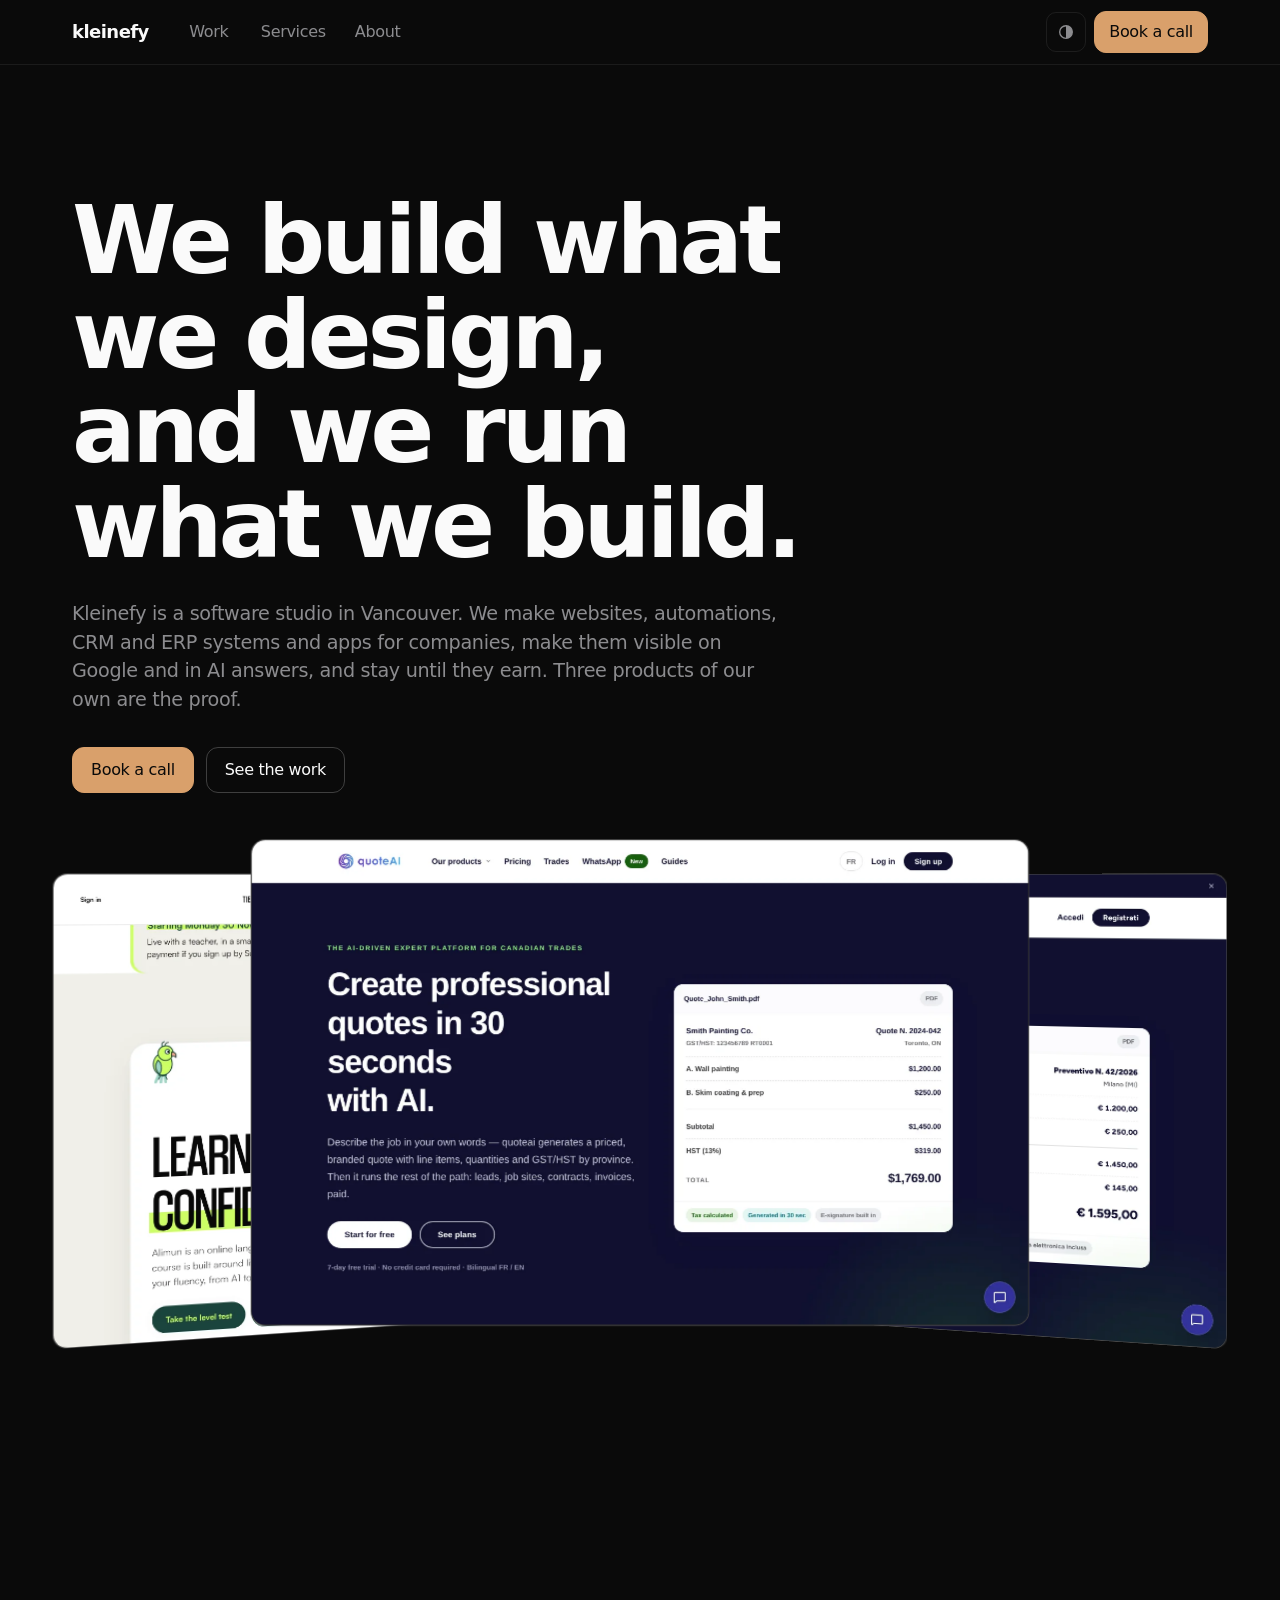
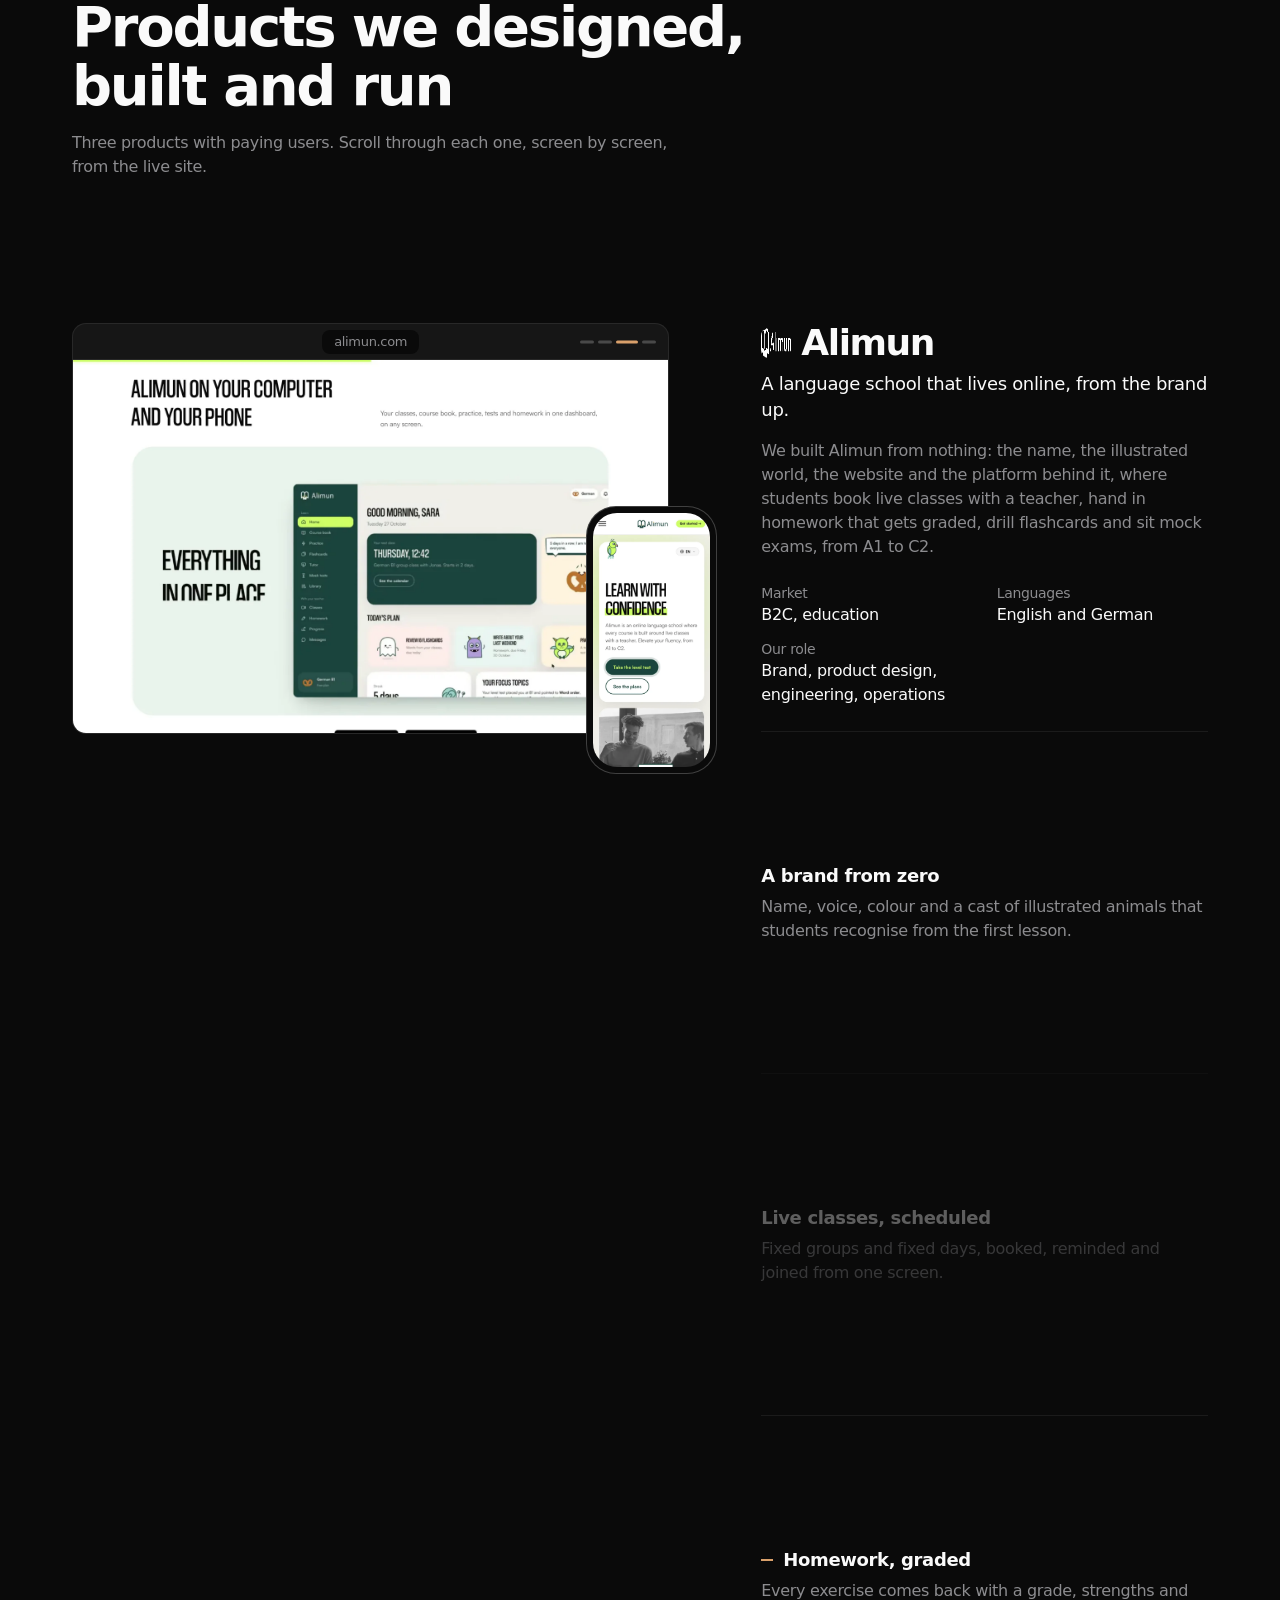
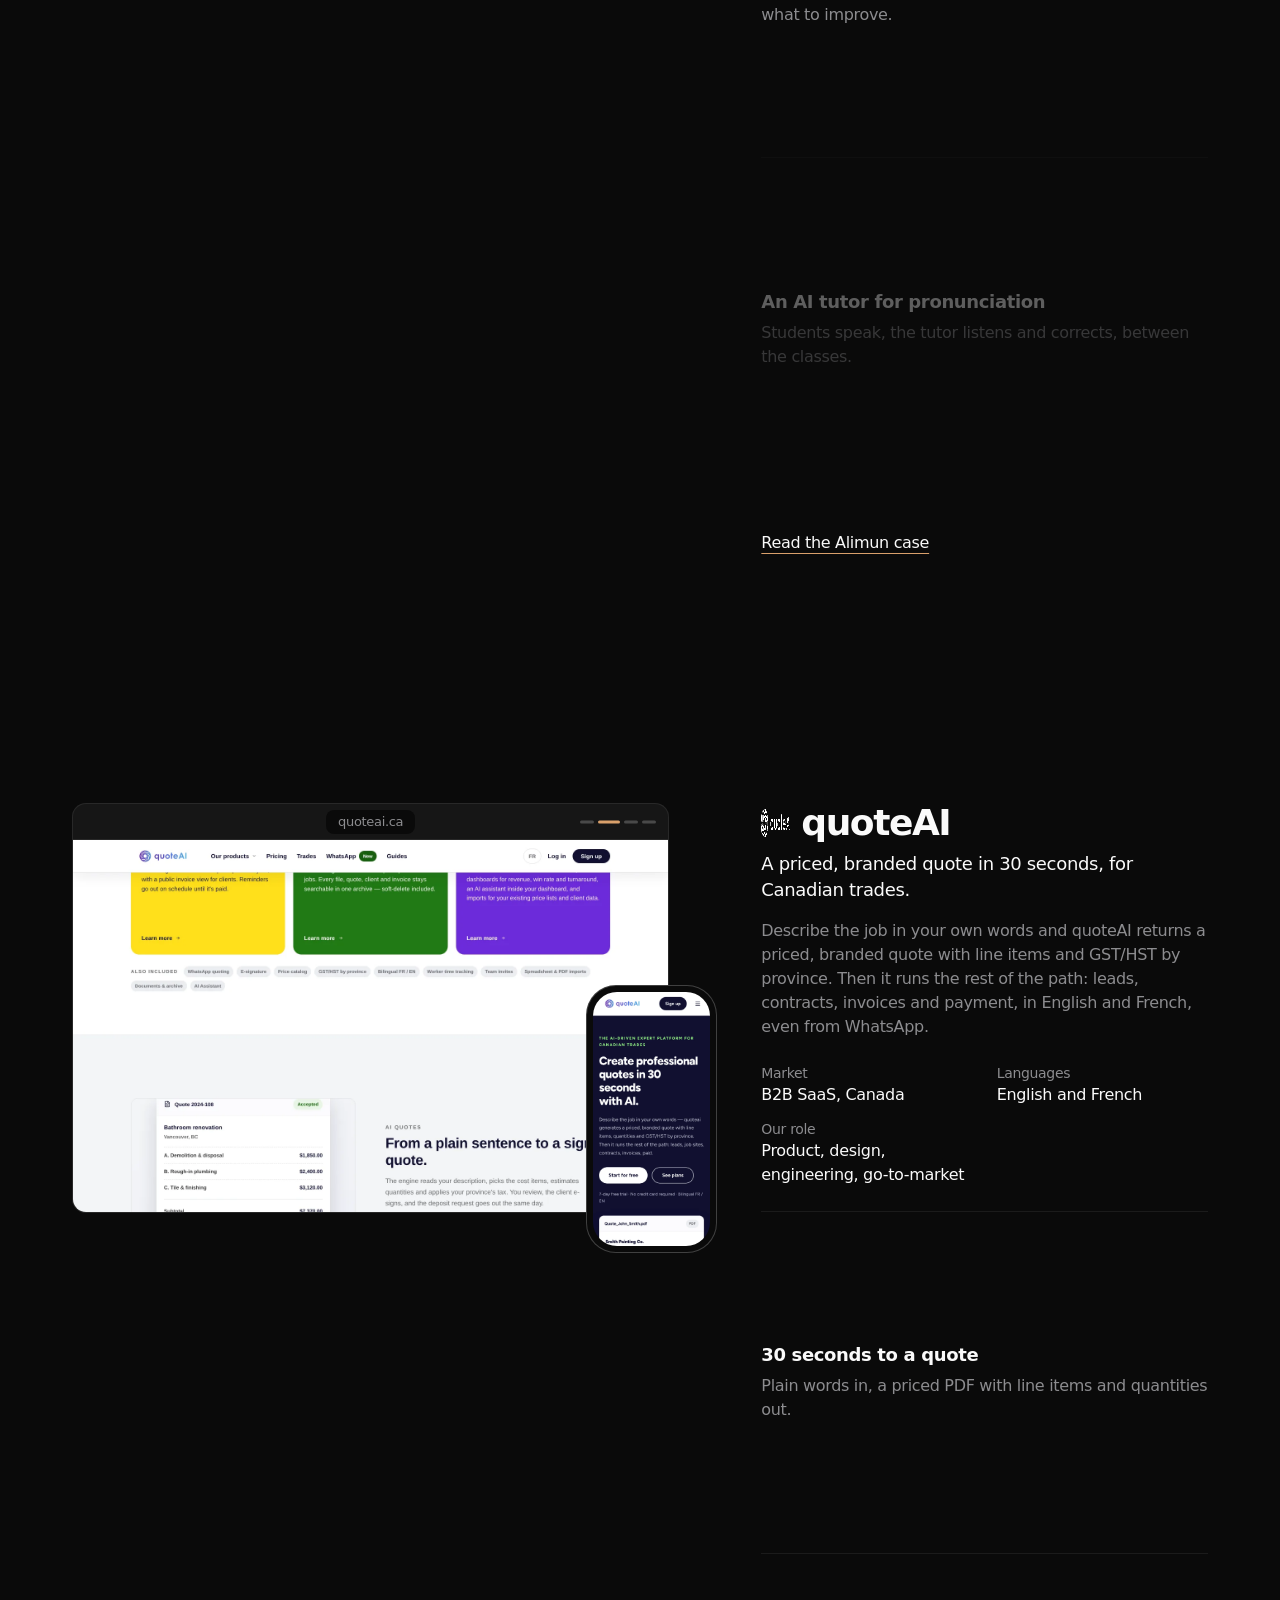
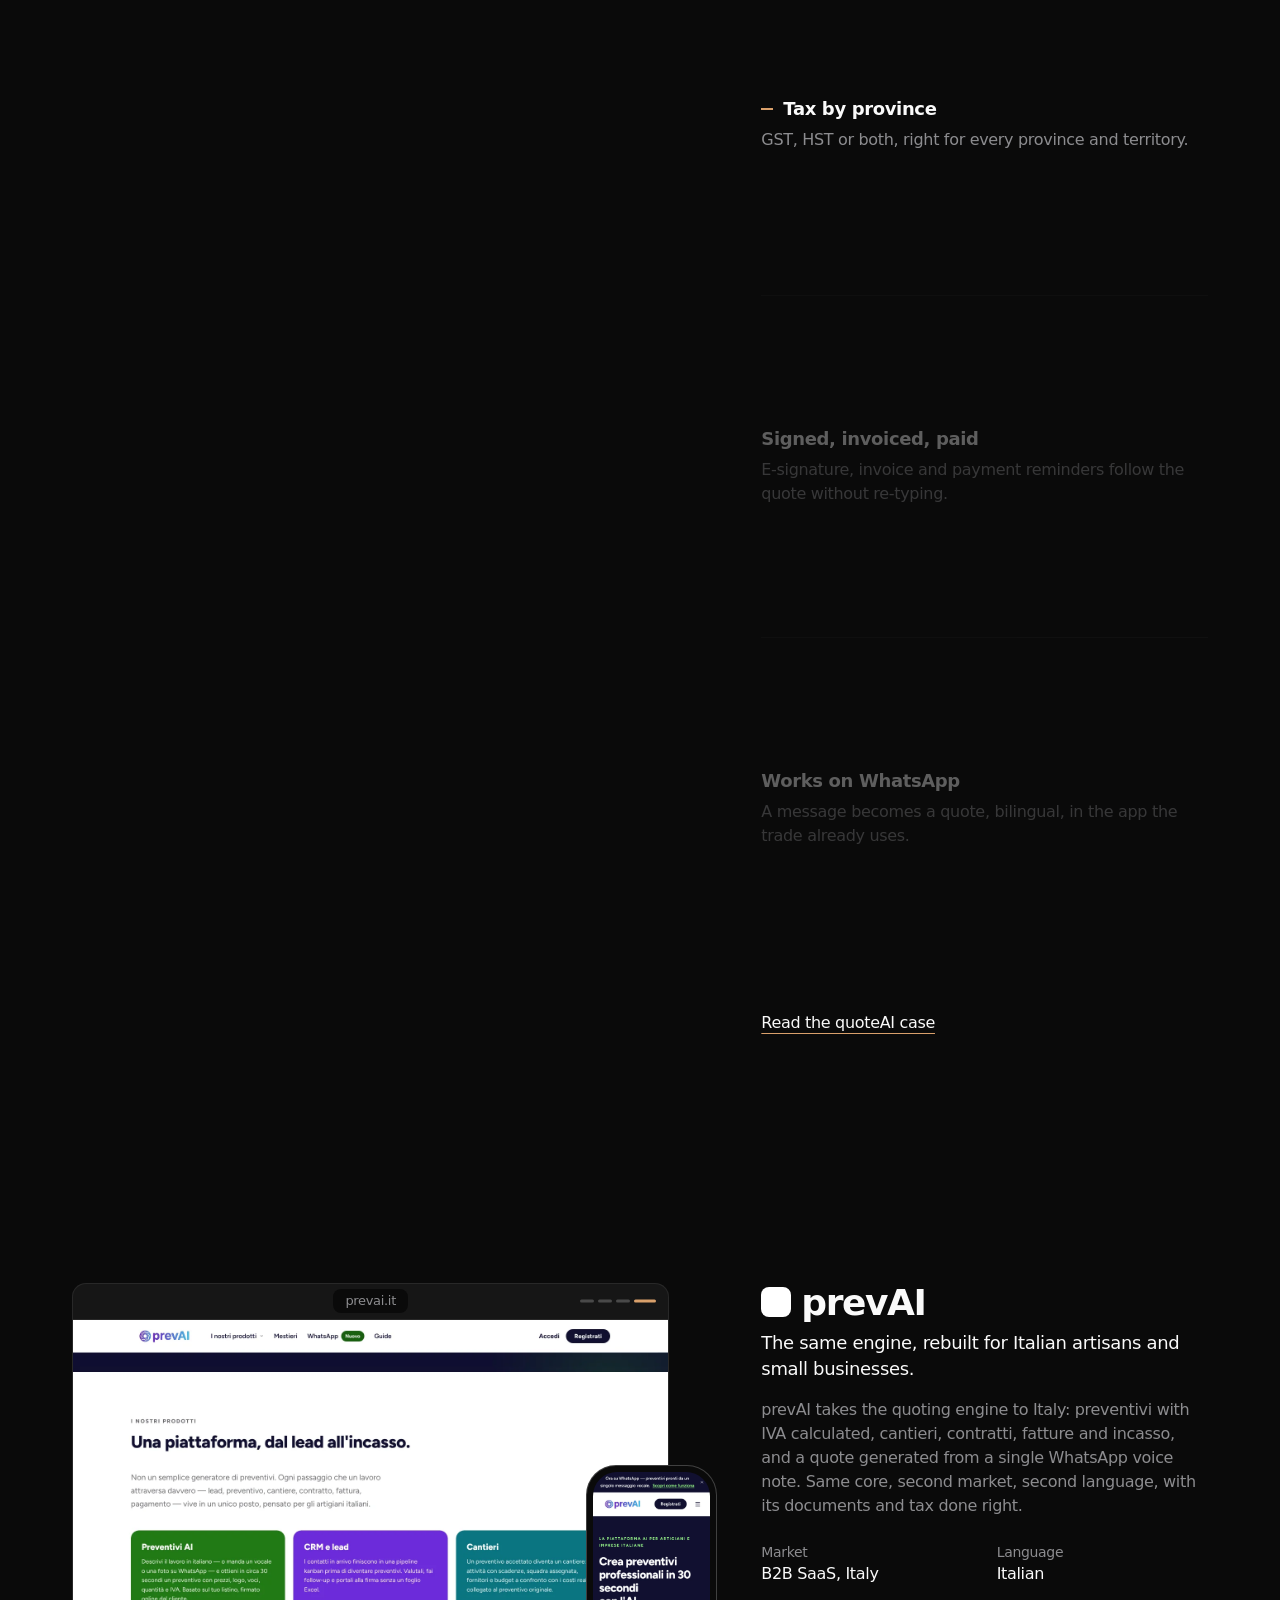
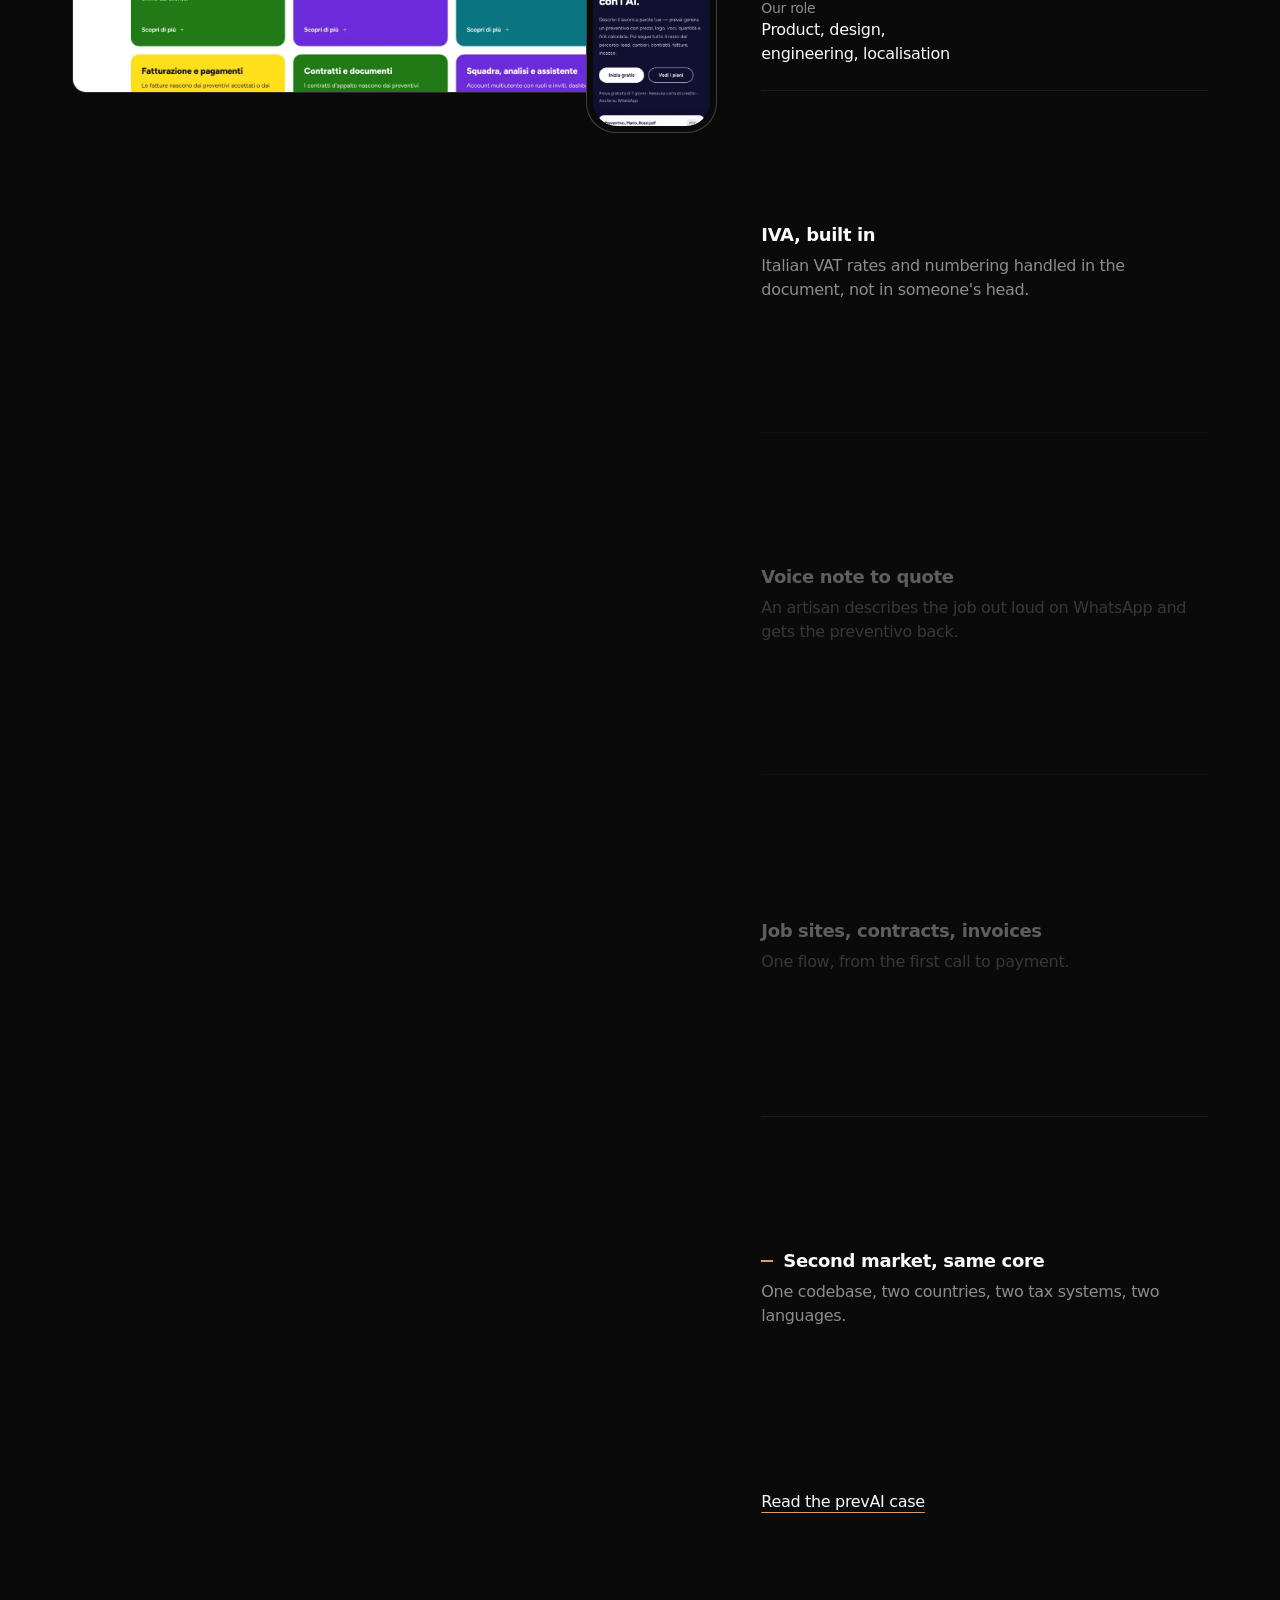
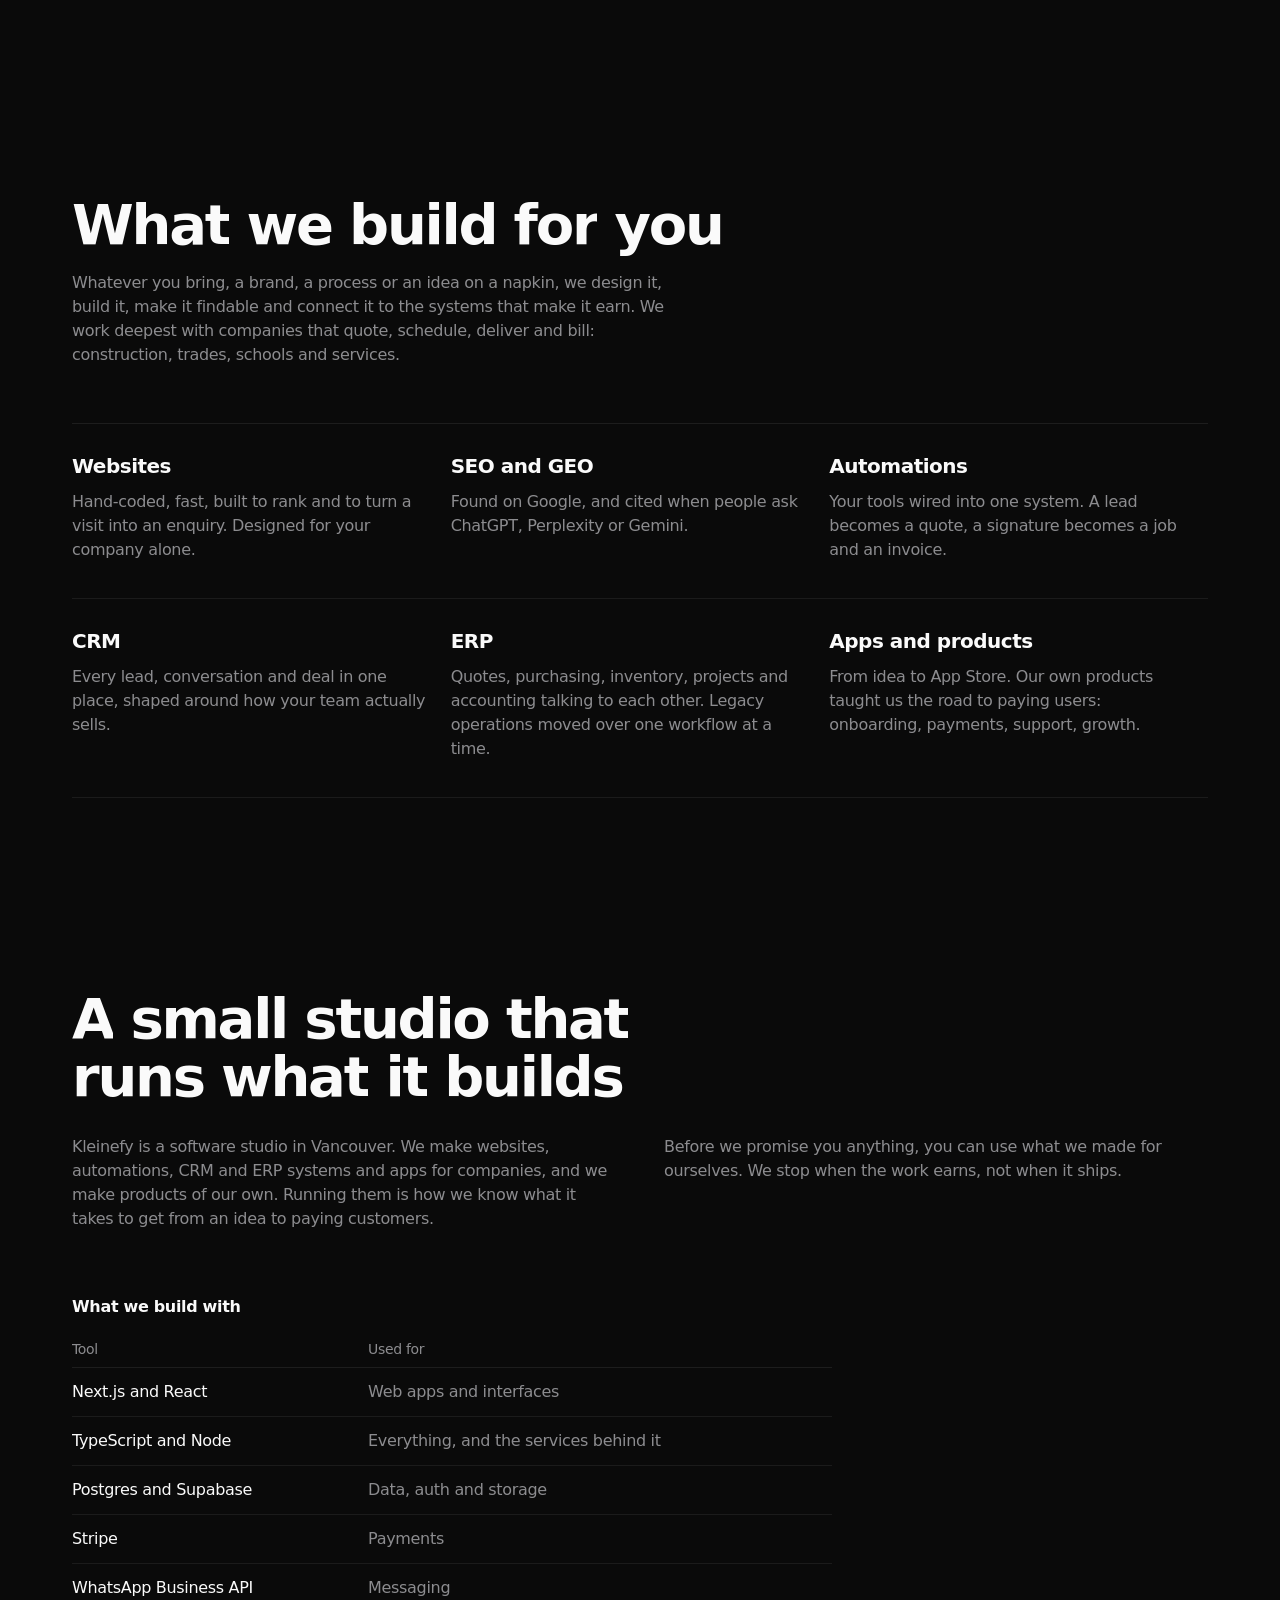
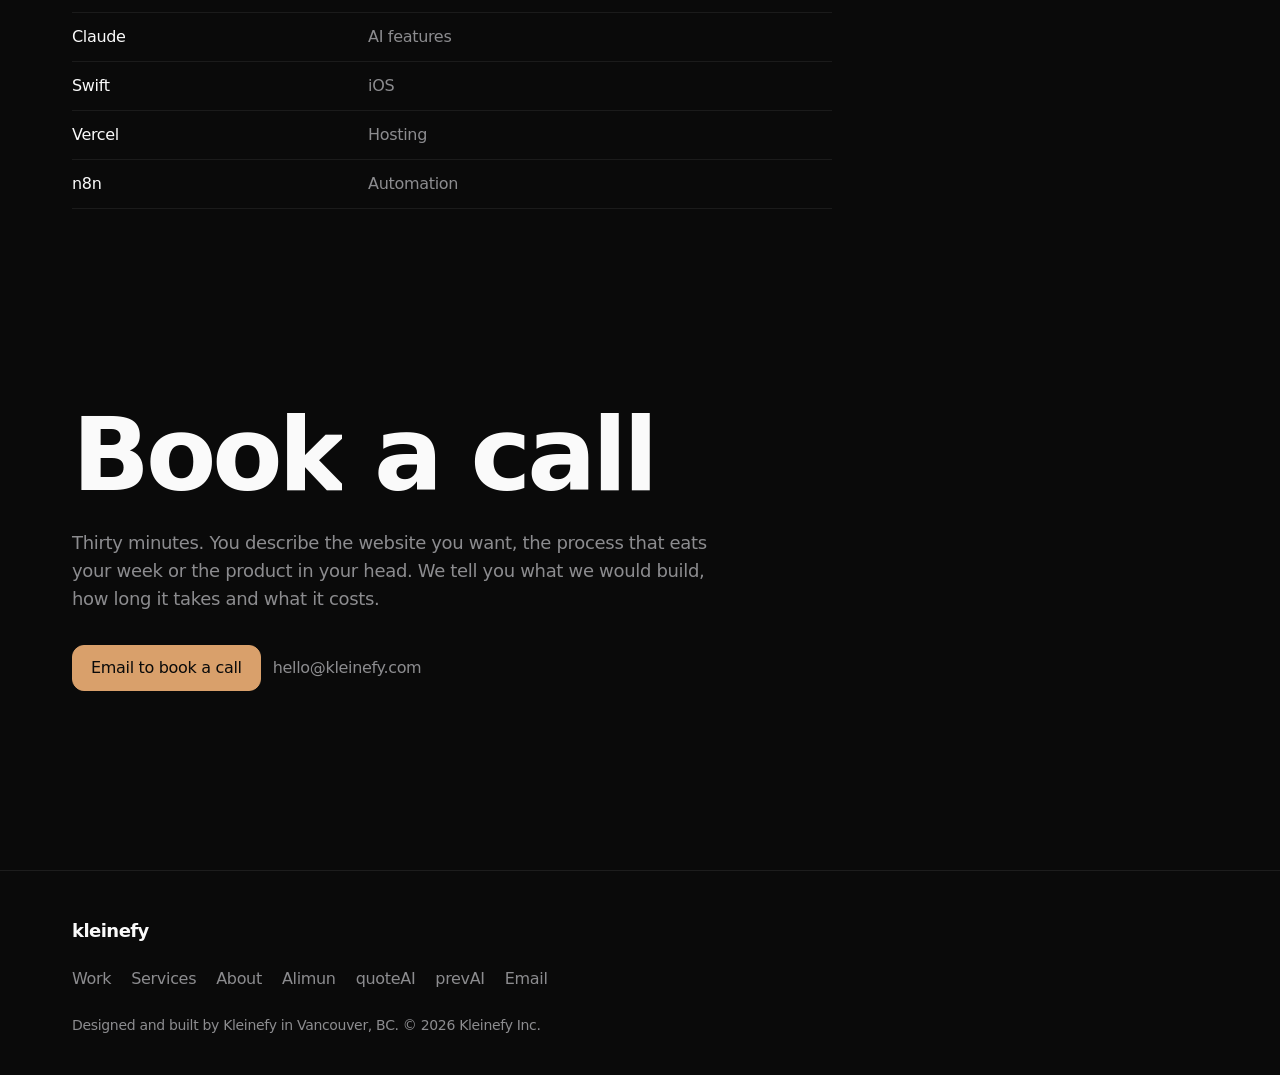
==== commit 6096eb6f: "Animated draft home, sharp product tours, entrance rule Draft home rebuilt with a word-by-word hero " ====
--- a/draft/index.html
+++ b/draft/index.html
@@ -6,21 +6,21 @@
 <title>Kleinefy, a software studio in Vancouver</title>
 <meta name="description" content="Kleinefy designs, builds and runs websites, automations, CRM and ERP systems and apps. Three products of our own: Alimun, quoteAI and prevAI.">
 <meta name="robots" content="noindex">
-<script>try{var t=localStorage.getItem('theme');if(t==='light'){document.documentElement.classList.remove('dark');document.documentElement.classList.add('light')}}catch(e){}</script>
+<script>(function(d){d.classList.add('js');try{if(localStorage.getItem('theme')==='light'){d.classList.remove('dark');d.classList.add('light')}}catch(e){}if(!matchMedia('(prefers-reduced-motion: reduce)').matches)d.classList.add('motion')})(document.documentElement)</script>
 <link rel="stylesheet" href="../assets/site.css">
 <link rel="stylesheet" href="draft.css">
 </head>
 <body>
 <a class="skip" href="#main">Skip to content</a>
 
-<header class="topbar">
+<header class="topbar" id="topbar">
   <div class="k-wrap topbar-in">
     <a class="mark" href="#top" aria-label="Kleinefy, back to top">kleinefy</a>
     <nav aria-label="Main">
       <ul class="k-menu">
-        <li><a href="#work">Work</a></li>
-        <li><a href="#services">Services</a></li>
-        <li><a href="#about">About</a></li>
+        <li><a href="#work" data-scramble>Work</a></li>
+        <li><a href="#services" data-scramble>Services</a></li>
+        <li><a href="#about" data-scramble>About</a></li>
       </ul>
     </nav>
     <div class="topbar-end">
@@ -30,176 +30,206 @@
       <a class="btn btn-accent" href="#contact">Book a call</a>
     </div>
   </div>
+  <div class="progress" aria-hidden="true"><i id="progress"></i></div>
 </header>
 
 <main id="main">
-  <section class="opening k-wrap" id="top" aria-labelledby="hero-h">
-    <h1 id="hero-h">We build what we design, and we run what we build.</h1>
-    <p class="intro">Kleinefy is a software studio in Vancouver. We make websites, automations, CRM and ERP systems and apps
-      for companies, make them visible on Google and in AI answers, and stay until they earn. Three products of our own
-      are the proof.</p>
-    <div class="actions">
-      <a class="btn btn-accent" href="#contact">Book a call</a>
-      <a class="btn" href="#work">See the work</a>
+  <section class="opening" id="top" aria-labelledby="hero-h">
+    <div class="k-wrap opening-text">
+      <h1 id="hero-h" data-words>We build what we design, and we run what we build.</h1>
+      <p class="intro enter" style="--d:1">Kleinefy is a software studio in Vancouver. We make websites, automations, CRM and
+        ERP systems and apps for companies, make them visible on Google and in AI answers, and stay until they earn.
+        Three products of our own are the proof.</p>
+      <div class="actions enter" style="--d:2">
+        <a class="btn btn-accent magnet" href="#contact">Book a call</a>
+        <a class="btn" href="#work">See the work</a>
+      </div>
+    </div>
+    <div class="deck-wrap" id="deckWrap">
+      <div class="deck" id="deck">
+        <a class="dcard c-left" href="#alimun" aria-label="Alimun, an online language school">
+          <img src="../assets/tour/alimun-1.webp" alt="" width="1440" height="900">
+          <span class="card-cap"><b>Alimun</b> Online language school</span>
+        </a>
+        <a class="dcard c-right" href="#prevai" aria-label="prevAI, quoting for Italian artisans">
+          <img src="../assets/tour/prevai-1.webp" alt="" width="1440" height="900">
+          <span class="card-cap"><b>prevAI</b> Preventivi e cantieri, Italia</span>
+        </a>
+        <a class="dcard c-mid" href="#quoteai" aria-label="quoteAI, quoting for Canadian trades">
+          <img src="../assets/tour/quoteai-1.webp" alt="" width="1440" height="900">
+          <span class="card-cap"><b>quoteAI</b> Quoting and jobs for Canadian trades</span>
+        </a>
+      </div>
     </div>
   </section>
 
   <section class="work" id="work" aria-labelledby="work-h">
-    <div class="k-wrap">
-      <h2 id="work-h">Products we designed, built and run</h2>
-      <p class="sub">Each one started as a sentence. Below it, the product answering that sentence, recorded from the
-        live site.</p>
-    </div>
-
-    <article class="case k-wrap" aria-labelledby="c-alimun">
-      <div class="case-head">
-        <h3 id="c-alimun"><img class="logo" src="../assets/logos/alimun.png" alt="" width="28" height="28">Alimun</h3>
-        <p>A language school that lives online, from the brand up.</p>
-      </div>
-      <figure class="shot">
-        <p class="req"><span class="sr">Request: </span>Book my next German B1 class, Tuesday at 18:00</p>
-        <div class="k-screen">
-          <video muted playsinline loop preload="none" poster="../assets/alimun-desktop.webp" width="1600" height="1000" aria-label="Recording of alimun.com">
-            <source src="../assets/alimun.webm" type="video/webm"><source src="../assets/alimun.mp4" type="video/mp4">
-          </video>
+    <div class="k-wrap work-head">
+      <h2 id="work-h" data-words>Products we designed, built and run</h2>
+      <p class="sub reveal">Three products with paying users. Scroll through each one, screen by screen, from the live
+        site.</p>
+    </div>
+
+    <article class="case k-wrap" id="alimun" aria-labelledby="c-alimun" data-case>
+      <div class="case-media">
+        <div class="browser reveal">
+          <div class="chrome"><span class="addr">alimun.com</span><span class="steps" aria-hidden="true"><i></i><i></i><i></i><i></i></span></div>
+          <div class="view">
+            <img class="on" src="../assets/tour/alimun-1.webp" alt="The Alimun home page" width="1440" height="900">
+            <img src="../assets/tour/alimun-2.webp" alt="Alimun class plans by group size" width="1440" height="900" loading="lazy">
+            <img src="../assets/tour/alimun-3.webp" alt="The Alimun student dashboard" width="1440" height="900" loading="lazy">
+            <img src="../assets/tour/alimun-4.webp" alt="The Alimun AI tutor" width="1440" height="900" loading="lazy">
+          </div>
         </div>
-        <figcaption>alimun.com</figcaption>
-      </figure>
-      <div class="case-body">
-        <p>We built Alimun from nothing: the name, the illustrated world, the website and the platform behind it, where
-          students book live classes with a teacher, hand in homework that gets graded, drill flashcards and sit mock
-          exams, from A1 to C2.</p>
-        <dl class="facts">
-          <div><dt>Market</dt><dd>B2C, education</dd></div>
-          <div><dt>Languages</dt><dd>English and German</dd></div>
-          <div><dt>Our role</dt><dd>Brand, product design, engineering, operations</dd></div>
-        </dl>
-        <ul class="points">
-          <li><h4>A brand from zero</h4><p>Name, voice, colour and a cast of illustrated animals that students recognise from the first lesson.</p></li>
-          <li><h4>Live classes, scheduled</h4><p>Fixed groups and fixed days, booked, reminded and joined from one screen.</p></li>
-          <li><h4>Homework, graded</h4><p>Every exercise comes back with a grade, strengths and what to improve.</p></li>
-          <li><h4>An AI tutor for pronunciation</h4><p>Students speak, the tutor listens and corrects, between the classes.</p></li>
-        </ul>
+        <div class="phone reveal"><img src="../assets/alimun-mobile.webp" alt="Alimun on a phone" width="640" height="1385" loading="lazy"></div>
+      </div>
+      <div class="case-text">
+        <header class="case-head reveal">
+          <h3 id="c-alimun"><img class="logo" src="../assets/logos/alimun.png" alt="" width="28" height="28">Alimun</h3>
+          <p class="case-line">A language school that lives online, from the brand up.</p>
+          <p>We built Alimun from nothing: the name, the illustrated world, the website and the platform behind it, where
+            students book live classes with a teacher, hand in homework that gets graded, drill flashcards and sit mock
+            exams, from A1 to C2.</p>
+          <dl class="facts">
+            <div><dt>Market</dt><dd>B2C, education</dd></div>
+            <div><dt>Languages</dt><dd>English and German</dd></div>
+            <div><dt>Our role</dt><dd>Brand, product design, engineering, operations</dd></div>
+          </dl>
+        </header>
+        <ol class="points">
+          <li data-step="0"><h4>A brand from zero</h4><p>Name, voice, colour and a cast of illustrated animals that students recognise from the first lesson.</p></li>
+          <li data-step="1"><h4>Live classes, scheduled</h4><p>Fixed groups and fixed days, booked, reminded and joined from one screen.</p></li>
+          <li data-step="2"><h4>Homework, graded</h4><p>Every exercise comes back with a grade, strengths and what to improve.</p></li>
+          <li data-step="3"><h4>An AI tutor for pronunciation</h4><p>Students speak, the tutor listens and corrects, between the classes.</p></li>
+        </ol>
         <a class="more" href="../work/alimun.html">Read the Alimun case</a>
       </div>
     </article>
 
-    <article class="case k-wrap" aria-labelledby="c-quoteai">
-      <div class="case-head">
-        <h3 id="c-quoteai"><img class="logo" src="../assets/logos/quoteai.png" alt="" width="28" height="28">quoteAI</h3>
-        <p>A priced, branded quote in 30 seconds, for Canadian trades.</p>
-      </div>
-      <figure class="shot">
-        <p class="req"><span class="sr">Request: </span>Repaint two bedrooms and a hallway in Toronto, two coats</p>
-        <div class="k-screen">
-          <video muted playsinline loop preload="none" poster="../assets/quoteai-desktop.webp" width="1600" height="1000" aria-label="Recording of the quoteAI site">
-            <source src="../assets/quoteai.webm" type="video/webm"><source src="../assets/quoteai.mp4" type="video/mp4">
-          </video>
+    <article class="case k-wrap" id="quoteai" aria-labelledby="c-quoteai" data-case>
+      <div class="case-media">
+        <div class="browser reveal">
+          <div class="chrome"><span class="addr">quoteai.ca</span><span class="steps" aria-hidden="true"><i></i><i></i><i></i><i></i></span></div>
+          <div class="view">
+            <img class="on" src="../assets/tour/quoteai-1.webp" alt="The quoteAI home page with a priced quote" width="1440" height="900">
+            <img src="../assets/tour/quoteai-2.webp" alt="A quoteAI quote with line items and tax" width="1440" height="900" loading="lazy">
+            <img src="../assets/tour/quoteai-3.webp" alt="An accepted quote becoming a job site in quoteAI" width="1440" height="900" loading="lazy">
+            <img src="../assets/tour/quoteai-4.webp" alt="quoteAI invoices and the WhatsApp flow" width="1440" height="900" loading="lazy">
+          </div>
         </div>
-        <figcaption>quoteAI</figcaption>
-      </figure>
-      <div class="case-body">
-        <p>Describe the job in your own words and quoteAI returns a priced, branded quote with line items and GST/HST by
-          province. Then it runs the rest of the path: leads, contracts, invoices and payment, in English and French,
-          even from WhatsApp.</p>
-        <dl class="facts">
-          <div><dt>Market</dt><dd>B2B SaaS, Canada</dd></div>
-          <div><dt>Languages</dt><dd>English and French</dd></div>
-          <div><dt>Our role</dt><dd>Product, design, engineering, go-to-market</dd></div>
-        </dl>
-        <ul class="points">
-          <li><h4>30 seconds to a quote</h4><p>Plain words in, a priced PDF with line items and quantities out.</p></li>
-          <li><h4>Tax by province</h4><p>GST, HST or both, right for every province and territory.</p></li>
-          <li><h4>Signed, invoiced, paid</h4><p>E-signature, invoice and payment reminders follow the quote without re-typing.</p></li>
-          <li><h4>Works on WhatsApp</h4><p>A message becomes a quote, bilingual, in the app the trade already uses.</p></li>
-        </ul>
+        <div class="phone reveal"><img src="../assets/quoteai-mobile.webp" alt="quoteAI on a phone" width="640" height="1385" loading="lazy"></div>
+      </div>
+      <div class="case-text">
+        <header class="case-head reveal">
+          <h3 id="c-quoteai"><img class="logo" src="../assets/logos/quoteai.png" alt="" width="28" height="28">quoteAI</h3>
+          <p class="case-line">A priced, branded quote in 30 seconds, for Canadian trades.</p>
+          <p>Describe the job in your own words and quoteAI returns a priced, branded quote with line items and GST/HST by
+            province. Then it runs the rest of the path: leads, contracts, invoices and payment, in English and French,
+            even from WhatsApp.</p>
+          <dl class="facts">
+            <div><dt>Market</dt><dd>B2B SaaS, Canada</dd></div>
+            <div><dt>Languages</dt><dd>English and French</dd></div>
+            <div><dt>Our role</dt><dd>Product, design, engineering, go-to-market</dd></div>
+          </dl>
+        </header>
+        <ol class="points">
+          <li data-step="0"><h4>30 seconds to a quote</h4><p>Plain words in, a priced PDF with line items and quantities out.</p></li>
+          <li data-step="1"><h4>Tax by province</h4><p>GST, HST or both, right for every province and territory.</p></li>
+          <li data-step="2"><h4>Signed, invoiced, paid</h4><p>E-signature, invoice and payment reminders follow the quote without re-typing.</p></li>
+          <li data-step="3"><h4>Works on WhatsApp</h4><p>A message becomes a quote, bilingual, in the app the trade already uses.</p></li>
+        </ol>
         <a class="more" href="../work/quoteai.html">Read the quoteAI case</a>
       </div>
     </article>
 
-    <article class="case k-wrap" aria-labelledby="c-prevai">
-      <div class="case-head">
-        <h3 id="c-prevai"><img class="logo" src="../assets/logos/prevai.png" alt="" width="28" height="28">prevAI</h3>
-        <p>The same engine, rebuilt for Italian artisans and small businesses.</p>
-      </div>
-      <figure class="shot">
-        <p class="req" lang="it"><span class="sr" lang="en">Request: </span>Tinteggiatura di due camere a Milano, due mani</p>
-        <div class="k-screen">
-          <video muted playsinline loop preload="none" poster="../assets/prevai-desktop.webp" width="1600" height="1000" aria-label="Recording of the prevAI site">
-            <source src="../assets/prevai.webm" type="video/webm"><source src="../assets/prevai.mp4" type="video/mp4">
-          </video>
+    <article class="case k-wrap" id="prevai" aria-labelledby="c-prevai" data-case>
+      <div class="case-media">
+        <div class="browser reveal">
+          <div class="chrome"><span class="addr">prevai.it</span><span class="steps" aria-hidden="true"><i></i><i></i><i></i><i></i></span></div>
+          <div class="view" lang="it">
+            <img class="on" src="../assets/tour/prevai-1.webp" alt="La home di prevAI con un preventivo e IVA" width="1440" height="900">
+            <img src="../assets/tour/prevai-2.webp" alt="Il flusso del preventivo su WhatsApp in prevAI" width="1440" height="900" loading="lazy">
+            <img src="../assets/tour/prevai-3.webp" alt="Un preventivo accettato diventa un cantiere in prevAI" width="1440" height="900" loading="lazy">
+            <img src="../assets/tour/prevai-4.webp" alt="La piattaforma prevAI, dal lead all'incasso" width="1440" height="900" loading="lazy">
+          </div>
         </div>
-        <figcaption>prevAI</figcaption>
-      </figure>
-      <div class="case-body">
-        <p>prevAI takes the quoting engine to Italy: <span lang="it">preventivi</span> with IVA calculated,
-          <span lang="it">cantieri, contratti, fatture</span> and <span lang="it">incasso</span>, and a quote generated
-          from a single WhatsApp voice note. Same core, second market, second language, with its documents and tax done
-          right.</p>
-        <dl class="facts">
-          <div><dt>Market</dt><dd>B2B SaaS, Italy</dd></div>
-          <div><dt>Language</dt><dd>Italian</dd></div>
-          <div><dt>Our role</dt><dd>Product, design, engineering, localisation</dd></div>
-        </dl>
-        <ul class="points">
-          <li><h4>IVA, built in</h4><p>Italian VAT rates and numbering handled in the document, not in someone's head.</p></li>
-          <li><h4>Voice note to quote</h4><p>An artisan describes the job out loud on WhatsApp and gets the preventivo back.</p></li>
-          <li><h4>Job sites, contracts, invoices</h4><p>One flow, from the first call to payment.</p></li>
-          <li><h4>Second market, same core</h4><p>One codebase, two countries, two tax systems, two languages.</p></li>
-        </ul>
+        <div class="phone reveal"><img src="../assets/prevai-mobile.webp" alt="prevAI on a phone" width="640" height="1385" loading="lazy"></div>
+      </div>
+      <div class="case-text">
+        <header class="case-head reveal">
+          <h3 id="c-prevai"><img class="logo" src="../assets/logos/prevai.png" alt="" width="28" height="28">prevAI</h3>
+          <p class="case-line">The same engine, rebuilt for Italian artisans and small businesses.</p>
+          <p>prevAI takes the quoting engine to Italy: <span lang="it">preventivi</span> with IVA calculated,
+            <span lang="it">cantieri, contratti, fatture</span> and <span lang="it">incasso</span>, and a quote generated
+            from a single WhatsApp voice note. Same core, second market, second language, with its documents and tax done
+            right.</p>
+          <dl class="facts">
+            <div><dt>Market</dt><dd>B2B SaaS, Italy</dd></div>
+            <div><dt>Language</dt><dd>Italian</dd></div>
+            <div><dt>Our role</dt><dd>Product, design, engineering, localisation</dd></div>
+          </dl>
+        </header>
+        <ol class="points">
+          <li data-step="0"><h4>IVA, built in</h4><p>Italian VAT rates and numbering handled in the document, not in someone's head.</p></li>
+          <li data-step="1"><h4>Voice note to quote</h4><p>An artisan describes the job out loud on WhatsApp and gets the <span lang="it">preventivo</span> back.</p></li>
+          <li data-step="2"><h4>Job sites, contracts, invoices</h4><p>One flow, from the first call to payment.</p></li>
+          <li data-step="3"><h4>Second market, same core</h4><p>One codebase, two countries, two tax systems, two languages.</p></li>
+        </ol>
         <a class="more" href="../work/prevai.html">Read the prevAI case</a>
       </div>
     </article>
   </section>
 
   <section class="services k-wrap" id="services" aria-labelledby="services-h">
-    <h2 id="services-h">What we build for you</h2>
-    <p class="sub">Whatever you bring, a brand, a process or an idea on a napkin, we design it, build it, make it findable
-      and connect it to the systems that make it earn. We work deepest with companies that quote, schedule, deliver and
-      bill: construction, trades, schools and services.</p>
+    <h2 id="services-h" data-words>What we build for you</h2>
+    <p class="sub reveal">Whatever you bring, a brand, a process or an idea on a napkin, we design it, build it, make it
+      findable and connect it to the systems that make it earn. We work deepest with companies that quote, schedule,
+      deliver and bill: construction, trades, schools and services.</p>
     <ul class="grid">
-      <li><h3>Websites</h3><p>Hand-coded, fast, built to rank and to turn a visit into an enquiry. Designed for your company alone.</p></li>
-      <li><h3>SEO and GEO</h3><p>Found on Google, and cited when people ask ChatGPT, Perplexity or Gemini.</p></li>
-      <li><h3>Automations</h3><p>Your tools wired into one system. A lead becomes a quote, a signature becomes a job and an invoice.</p></li>
-      <li><h3>CRM</h3><p>Every lead, conversation and deal in one place, shaped around how your team actually sells.</p></li>
-      <li><h3>ERP</h3><p>Quotes, purchasing, inventory, projects and accounting talking to each other. Legacy operations moved over one workflow at a time.</p></li>
-      <li><h3>Apps and products</h3><p>From idea to App Store. Our own products taught us the road to paying users: onboarding, payments, support, growth.</p></li>
+      <li class="reveal"><h3>Websites</h3><p>Hand-coded, fast, built to rank and to turn a visit into an enquiry. Designed for your company alone.</p></li>
+      <li class="reveal"><h3>SEO and GEO</h3><p>Found on Google, and cited when people ask ChatGPT, Perplexity or Gemini.</p></li>
+      <li class="reveal"><h3>Automations</h3><p>Your tools wired into one system. A lead becomes a quote, a signature becomes a job and an invoice.</p></li>
+      <li class="reveal"><h3>CRM</h3><p>Every lead, conversation and deal in one place, shaped around how your team actually sells.</p></li>
+      <li class="reveal"><h3>ERP</h3><p>Quotes, purchasing, inventory, projects and accounting talking to each other. Legacy operations moved over one workflow at a time.</p></li>
+      <li class="reveal"><h3>Apps and products</h3><p>From idea to App Store. Our own products taught us the road to paying users: onboarding, payments, support, growth.</p></li>
     </ul>
   </section>
 
   <section class="studio k-wrap" id="about" aria-labelledby="about-h">
-    <h2 id="about-h">A small studio that runs what it builds</h2>
+    <h2 id="about-h" data-words>A small studio that runs what it builds</h2>
     <div class="pair">
-      <p>Kleinefy is a software studio in Vancouver. We make websites, automations, CRM and ERP systems and apps for
-        companies, and we make products of our own. Running them is how we know what it takes to get from an idea to
-        paying customers.</p>
-      <p>Before we promise you anything, you can use what we made for ourselves. We stop when the work earns, not when
-        it ships.</p>
-    </div>
-    <table class="stack">
-      <caption>What we build with</caption>
-      <thead><tr><th scope="col">Tool</th><th scope="col">Used for</th></tr></thead>
-      <tbody>
-        <tr><td>Next.js and React</td><td>Web apps and interfaces</td></tr>
-        <tr><td>TypeScript and Node</td><td>Everything, and the services behind it</td></tr>
-        <tr><td>Postgres and Supabase</td><td>Data, auth and storage</td></tr>
-        <tr><td>Stripe</td><td>Payments</td></tr>
-        <tr><td>WhatsApp Business API</td><td>Messaging</td></tr>
-        <tr><td>Claude</td><td>AI features</td></tr>
-        <tr><td>Swift</td><td>iOS</td></tr>
-        <tr><td>Vercel</td><td>Hosting</td></tr>
-        <tr><td>n8n</td><td>Automation</td></tr>
-      </tbody>
-    </table>
+      <p class="reveal">Kleinefy is a software studio in Vancouver. We make websites, automations, CRM and ERP systems and
+        apps for companies, and we make products of our own. Running them is how we know what it takes to get from an
+        idea to paying customers.</p>
+      <p class="reveal">Before we promise you anything, you can use what we made for ourselves. We stop when the work
+        earns, not when it ships.</p>
+    </div>
+    <div class="table-scroll reveal">
+      <table class="stack">
+        <caption>What we build with</caption>
+        <thead><tr><th scope="col">Tool</th><th scope="col">Used for</th></tr></thead>
+        <tbody>
+          <tr><td>Next.js and React</td><td>Web apps and interfaces</td></tr>
+          <tr><td>TypeScript and Node</td><td>Everything, and the services behind it</td></tr>
+          <tr><td>Postgres and Supabase</td><td>Data, auth and storage</td></tr>
+          <tr><td>Stripe</td><td>Payments</td></tr>
+          <tr><td>WhatsApp Business API</td><td>Messaging</td></tr>
+          <tr><td>Claude</td><td>AI features</td></tr>
+          <tr><td>Swift</td><td>iOS</td></tr>
+          <tr><td>Vercel</td><td>Hosting</td></tr>
+          <tr><td>n8n</td><td>Automation</td></tr>
+        </tbody>
+      </table>
+    </div>
   </section>
 
   <section class="call k-wrap" id="contact" aria-labelledby="contact-h">
-    <h2 id="contact-h">Book a call</h2>
-    <p>Thirty minutes. You describe the website you want, the process that eats your week or the product in your head.
-      We tell you what we would build, how long it takes and what it costs.</p>
-    <div class="actions">
-      <a class="btn btn-accent" href="mailto:hello@kleinefy.com?subject=Call%20with%20Kleinefy">Email to book a call</a>
-      <a class="plain" href="mailto:hello@kleinefy.com">hello@kleinefy.com</a>
+    <h2 id="contact-h" data-words>Book a call</h2>
+    <p class="reveal">Thirty minutes. You describe the website you want, the process that eats your week or the product in
+      your head. We tell you what we would build, how long it takes and what it costs.</p>
+    <div class="actions reveal">
+      <a class="btn btn-accent magnet" href="mailto:hello@kleinefy.com?subject=Call%20with%20Kleinefy">Email to book a call</a>
+      <span class="addr-copy">hello@kleinefy.com</span>
     </div>
   </section>
 </main>
--- a/draft/draft.css
+++ b/draft/draft.css
@@ -1,24 +1,32 @@
-/* Kleinefy draft home. Tokens come from ../assets/site.css; nothing here sets a raw colour. */
+/* Kleinefy draft home. Tokens come from ../assets/site.css; nothing here sets a raw colour.
+   Layout: a hero with a fanned deck of the three products, then one sticky browser per product whose
+   screen changes as the reader scrolls its points, then services, studio and the call. */
 body{padding-left:0;padding-right:0}
-.k-wrap{width:min(1120px,100%);margin-inline:auto;padding-inline:max(16px,env(safe-area-inset-left,0px))}
+.k-wrap{width:min(1200px,100%);margin-inline:auto;padding-left:max(16px,env(safe-area-inset-left,0px));padding-right:max(16px,env(safe-area-inset-right,0px))}
+@media(min-width:960px){.k-wrap{padding-left:max(32px,env(safe-area-inset-left,0px));padding-right:max(32px,env(safe-area-inset-right,0px))}}
 .skip{position:absolute;left:16px;top:-48px;z-index:100;padding:8px 12px;border-radius:8px;background:var(--fg);color:var(--bg)}
 .skip:focus{top:12px}
+html{scroll-padding-top:80px}
 
-/* header */
-.topbar{position:sticky;top:0;z-index:50;background:var(--bg);border-bottom:1px solid var(--border)}
+/* header: hides while reading down, returns on the way up; a brass line shows how far down the page you are */
+.topbar{position:sticky;top:env(safe-area-inset-top,0px);z-index:50;background:var(--bg);border-bottom:1px solid var(--hair);transition:transform .35s var(--ease),border-color .3s}
+.topbar.scrolled{border-bottom-color:var(--border)}
+.topbar.hide{transform:translateY(-100%)}
 .topbar-in{display:flex;align-items:center;gap:24px;height:64px}
 .mark{font-weight:600;font-size:18px;letter-spacing:-.03em}
 .k-menu{display:flex;gap:4px}
-.k-menu a{display:block;padding:8px 12px;border-radius:8px;color:var(--muted-fg);transition:color 120ms var(--ease),background-color 120ms var(--ease)}
+.k-menu a{display:block;min-width:4.5em;text-align:center;padding:8px 12px;border-radius:8px;color:var(--muted-fg);transition:color 120ms var(--ease),background-color 120ms var(--ease)}
 .k-menu a:hover{color:var(--fg);background:var(--muted)}
 .topbar-end{margin-left:auto;display:flex;align-items:center;gap:8px}
-.icon{display:grid;place-items:center;width:40px;height:40px;border:1px solid var(--border);border-radius:10px;background:none;color:var(--muted-fg);cursor:pointer;transition:color 120ms var(--ease),background-color 120ms var(--ease)}
+.icon{display:grid;place-items:center;width:40px;height:40px;border:1px solid var(--border);border-radius:10px;background:none;color:var(--muted-fg);cursor:pointer;transition:color 120ms var(--ease),background-color 120ms var(--ease),transform 80ms var(--ease)}
 .icon:hover{color:var(--fg);background:var(--muted)}
-.icon:active{transform:scale(.97)}
+.icon:active{transform:scale(.96)}
+.progress{position:absolute;left:0;right:0;bottom:-1px;height:2px;pointer-events:none}
+.progress i{display:block;height:100%;background:var(--brass);transform-origin:left;transform:scaleX(0)}
 
 /* buttons */
-.btn{display:inline-flex;align-items:center;justify-content:center;min-height:40px;padding:8px 16px;border-radius:10px;border:1px solid var(--border-strong);font-weight:500;cursor:pointer;
-  transition:background-color 120ms var(--ease),border-color 120ms var(--ease),transform 80ms var(--ease)}
+.btn{display:inline-flex;align-items:center;justify-content:center;min-height:44px;padding:10px 18px;border-radius:12px;border:1px solid var(--border-strong);font-weight:500;cursor:pointer;
+  transition:background-color 150ms var(--ease),border-color 150ms var(--ease),color 150ms var(--ease),transform 200ms var(--ease)}
 .btn:hover{background:var(--muted)}
 .btn:active{transform:scale(.97)}
 .btn-accent{background:var(--brass);border-color:var(--brass);color:var(--bg)}
@@ -26,87 +34,160 @@
 /* White on light brass is 4.3:1, under AA for 16px text; ink on brass is 4.6:1. */
 .light .btn-accent{color:var(--fg)}
 .light .btn-accent:hover{color:var(--bg)}
+.topbar .btn{min-height:40px;padding:8px 14px}
 .actions{display:flex;flex-wrap:wrap;align-items:center;gap:12px;margin-top:32px}
-.plain{color:var(--muted-fg);text-decoration:underline;text-decoration-color:var(--border-strong);text-underline-offset:4px}
-.plain:hover{color:var(--fg)}
+.addr-copy{color:var(--muted-fg);user-select:all}
 
 /* type */
-h1{font-size:clamp(36px,6vw,64px);line-height:1.05;font-weight:600;letter-spacing:-.04em;max-width:16ch}
-h2{font-size:clamp(28px,3.6vw,40px);line-height:1.15;font-weight:600;letter-spacing:-.035em}
+h1{font-size:clamp(40px,7.4vw,96px);line-height:1;font-weight:600;letter-spacing:-.045em;max-width:13ch;text-wrap:balance}
+h2{font-size:clamp(32px,4.6vw,56px);line-height:1.05;font-weight:600;letter-spacing:-.04em;max-width:18ch;text-wrap:balance}
 h3{font-size:20px;line-height:28px;font-weight:600;letter-spacing:-.025em}
-h4{font-size:16px;line-height:24px;font-weight:600}
-.intro{margin-top:24px;max-width:60ch;font-size:18px;line-height:28px;color:var(--muted-fg)}
-.sub{margin-top:12px;max-width:62ch;color:var(--muted-fg)}
+h4{font-size:18px;line-height:26px;font-weight:600;letter-spacing:-.02em}
+.intro{margin-top:28px;max-width:58ch;font-size:clamp(17px,1.5vw,20px);line-height:1.5;color:var(--muted-fg)}
+.sub{margin-top:16px;max-width:60ch;color:var(--muted-fg)}
+
+/* word reveal: each word rises out of its own line box */
+.wd{display:inline-block;overflow:clip;vertical-align:top;padding-bottom:.1em;margin-bottom:-.1em}
+.wd>span{display:inline-block}
+.motion [data-words] .wd>span{transform:translateY(110%);transition:transform .9s cubic-bezier(.16,1,.3,1);transition-delay:calc(var(--i,0)*45ms)}
+.motion [data-words].in .wd>span{transform:none}
 
 /* hero */
-.opening{padding-top:clamp(64px,12vw,144px);padding-bottom:clamp(64px,10vw,120px)}
+.opening{padding-top:clamp(56px,10vw,128px);overflow:clip}
+.motion .enter{animation:rise .9s cubic-bezier(.16,1,.3,1) both;animation-delay:calc(.35s + var(--d,0)*.12s)}
+@keyframes rise{from{opacity:0;transform:translateY(18px)}to{opacity:1;transform:none}}
+
+.deck-wrap{position:relative;margin-top:clamp(48px,7vw,88px);height:clamp(230px,44vw,600px);perspective:1800px;perspective-origin:50% 0}
+.deck{position:relative;width:min(1200px,100%);height:100%;margin-inline:auto;transform-style:preserve-3d;
+  transform:translateY(calc(var(--p,0)*-40px)) rotateX(calc(var(--tx,0deg) + 8deg - var(--p,0)*8deg)) rotateY(var(--ty,0deg));transition:transform .2s linear}
+.dcard{position:absolute;top:0;width:62%;aspect-ratio:16/10;border-radius:14px;overflow:clip;border:1px solid var(--border-strong);background:var(--secondary);
+  transition:transform .6s cubic-bezier(.16,1,.3,1),border-color .2s}
+.dcard img{width:100%;height:100%;object-fit:cover;object-position:top}
+.c-mid{left:19%;transform:translateZ(80px);z-index:3}
+.c-left{left:1%;transform:translate3d(0,7%,-60px) rotateY(16deg);z-index:1}
+.c-right{right:1%;transform:translate3d(0,7%,-60px) rotateY(-16deg);z-index:2}
+.dcard:hover,.dcard:focus-visible{border-color:var(--fg)}
+.c-mid:hover,.c-mid:focus-visible{transform:translateZ(110px) translateY(-8px)}
+.c-left:hover,.c-left:focus-visible{transform:translate3d(-2%,4%,0) rotateY(10deg);z-index:4}
+.c-right:hover,.c-right:focus-visible{transform:translate3d(2%,4%,0) rotateY(-10deg);z-index:4}
+.card-cap{position:absolute;left:12px;bottom:12px;padding:6px 10px;border-radius:8px;background:var(--bg);color:var(--muted-fg);font-size:14px;line-height:20px;
+  opacity:0;transform:translateY(6px);transition:opacity .2s var(--ease),transform .2s var(--ease)}
+.card-cap b{color:var(--fg);font-weight:600;margin-right:4px}
+.dcard:hover .card-cap,.dcard:focus-visible .card-cap{opacity:1;transform:none}
+.motion .dcard{animation:deal 1.3s cubic-bezier(.16,1,.3,1) both}
+.motion .c-mid{animation-delay:.55s}.motion .c-left{animation-delay:.72s}.motion .c-right{animation-delay:.8s}
+@keyframes deal{from{opacity:0;translate:0 120px}to{opacity:1;translate:0 0}}
 
 /* work */
-.work{border-top:1px solid var(--border);padding-top:96px}
-.case{display:grid;gap:24px;padding-top:64px;padding-bottom:96px;border-bottom:1px solid var(--hair)}
-.case:last-child{border-bottom:0}
-.case-head{display:flex;flex-wrap:wrap;align-items:baseline;gap:4px 16px}
-.case-head h3{display:flex;align-items:center;gap:10px;font-size:28px;line-height:32px;letter-spacing:-.035em}
-.case-head p{color:var(--muted-fg)}
-.logo{width:28px;height:28px;border-radius:7px}
-.shot{margin:0}
-.req{display:inline-block;max-width:100%;margin-bottom:12px;padding:10px 14px;border:1px solid var(--border);border-radius:12px;background:var(--secondary);color:var(--fg)}
-.k-screen{position:relative;overflow:hidden;border:1px solid var(--border);border-radius:16px;background:var(--secondary);aspect-ratio:16/10;transition:border-color 150ms var(--ease)}
-.case:hover .k-screen{border-color:var(--border-strong)}
-.k-screen video{display:block;width:100%;height:100%;object-fit:cover}
-.shot figcaption{margin-top:8px;font-size:14px;line-height:20px;color:var(--muted-fg)}
-.case-body{display:grid;gap:24px;grid-template-columns:minmax(0,1fr)}
-.case-body>p{max-width:62ch}
-.facts{display:grid;gap:12px;margin:0;grid-template-columns:repeat(auto-fit,minmax(180px,1fr))}
+.work{padding-top:clamp(96px,12vw,160px)}
+.work-head{padding-bottom:24px}
+.case{display:grid;grid-template-columns:minmax(0,1fr);gap:24px;padding-top:72px;padding-bottom:72px}
+.case-text{display:contents}
+.case-head{order:1}
+.case-media{order:2;position:sticky;top:76px;z-index:2;align-self:start;background:var(--bg);padding-bottom:12px}
+.points{order:3}
+.more{order:4}
+.case-head h3{display:flex;align-items:center;gap:10px;font-size:clamp(28px,3vw,36px);line-height:1.1;letter-spacing:-.04em}
+.case-line{margin-top:8px;font-size:18px;line-height:26px;color:var(--fg)}
+.case-head>p:not(.case-line){margin-top:16px;max-width:60ch;color:var(--muted-fg)}
+.logo{width:30px;height:30px;border-radius:8px}
+.facts{display:grid;gap:12px 24px;margin:24px 0 0;grid-template-columns:repeat(auto-fit,minmax(150px,1fr))}
 .facts dt{font-size:14px;line-height:20px;color:var(--muted-fg)}
 .facts dd{margin:0}
-.points{display:grid;gap:24px 32px;grid-template-columns:repeat(auto-fit,minmax(240px,1fr));padding-top:24px;border-top:1px solid var(--hair)}
-.points p{margin-top:4px;color:var(--muted-fg)}
-.more{justify-self:start;padding:8px 0;font-weight:500;text-decoration:underline;text-decoration-color:var(--brass);text-underline-offset:5px;text-decoration-thickness:1px}
+
+.browser{border:1px solid var(--border);border-radius:14px;overflow:clip;background:var(--secondary)}
+.chrome{position:relative;display:flex;align-items:center;justify-content:center;height:36px;border-bottom:1px solid var(--border)}
+.addr{padding:2px 12px;border-radius:8px;background:var(--bg);color:var(--muted-fg);font-size:13px;line-height:20px}
+.steps{position:absolute;right:12px;top:50%;display:flex;gap:4px;transform:translateY(-50%)}
+.steps i{width:14px;height:3px;border-radius:2px;background:var(--border-strong);transition:background-color .3s var(--ease),width .3s var(--ease)}
+.steps i.on{background:var(--brass);width:22px}
+.view{position:relative;aspect-ratio:16/10;background:var(--secondary)}
+.view img{position:absolute;inset:0;width:100%;height:100%;object-fit:cover;object-position:top;opacity:0;transform:translateY(3%) scale(1.02);
+  transition:opacity .5s var(--ease),transform .8s cubic-bezier(.16,1,.3,1)}
+.view img.on{opacity:1;transform:none}
+.view img.past{transform:translateY(-3%) scale(1.02)}
+.phone{display:none}
+
+.points{display:grid;list-style:none;margin:0;padding:0}
+.points li{padding:28px 0;border-top:1px solid var(--hair);transition:opacity .4s var(--ease)}
+.points li p{margin-top:6px;max-width:46ch;color:var(--muted-fg)}
+.js .points li{opacity:.35}
+.js .points li.on{opacity:1}
+.points li h4{position:relative;padding-left:0;transition:padding-left .4s var(--ease)}
+.points li h4::before{content:"";position:absolute;left:0;top:50%;width:12px;height:2px;margin-top:-1px;background:var(--brass);transform:scaleX(0);transform-origin:left;transition:transform .4s var(--ease)}
+.js .points li.on h4{padding-left:22px}
+.js .points li.on h4::before{transform:none}
+.more{justify-self:start;padding:8px 0;font-weight:500;text-decoration:underline;text-decoration-color:var(--brass);text-underline-offset:5px;text-decoration-thickness:1px;transition:color 150ms var(--ease)}
 .more:hover{color:var(--brass)}
+
 @media(min-width:960px){
-  .case{grid-template-columns:minmax(0,7fr) minmax(0,5fr);column-gap:48px}
-  .case-head{grid-column:1/-1}
-  .shot{grid-column:1}
-  .case-body{grid-column:2;align-content:start;padding-top:56px}
-  .facts{grid-template-columns:minmax(0,1fr)}
-  .points{grid-template-columns:minmax(0,1fr)}
+  .case{grid-template-columns:minmax(0,7fr) minmax(0,5fr);column-gap:clamp(40px,5vw,80px);padding-top:120px;padding-bottom:120px}
+  .case-media{grid-column:1;grid-row:1/span 3;top:120px;padding-bottom:0;background:none}
+  .case-head,.points,.more{grid-column:2}
+  .case-head{grid-row:1}
+  .points{grid-row:2}
+  .more{grid-row:3}
+  .points li{min-height:38vh;display:flex;flex-direction:column;justify-content:center;padding:32px 0}
+  .phone{display:block;position:absolute;right:-20px;bottom:-40px;width:21%;padding:6px;border-radius:30px;background:var(--bg);border:1px solid var(--border-strong)}
+  .phone img{width:100%;height:auto;border-radius:24px;aspect-ratio:640/1385;object-fit:cover;object-position:top}
+  .case-media .browser{margin-right:28px}
 }
 
 /* services */
-.services{border-top:1px solid var(--border);padding-top:96px;padding-bottom:96px}
-.grid{display:grid;margin-top:48px;grid-template-columns:repeat(auto-fit,minmax(min(100%,300px),1fr));border-top:1px solid var(--border)}
-.grid li{padding:24px 24px 32px 0;border-bottom:1px solid var(--hair)}
-.grid p{margin-top:8px;color:var(--muted-fg);max-width:44ch}
+.services{padding-top:clamp(96px,12vw,160px);padding-bottom:96px}
+.grid{display:grid;margin-top:56px;grid-template-columns:repeat(auto-fit,minmax(min(100%,320px),1fr));border-top:1px solid var(--border)}
+.grid li{position:relative;padding:28px 24px 36px 0;border-bottom:1px solid var(--hair)}
+.grid h3{display:inline-block;position:relative}
+.grid h3::after{content:"";position:absolute;left:0;right:0;bottom:-4px;height:1px;background:var(--brass);transform:scaleX(0);transform-origin:left;transition:transform .35s var(--ease)}
+.grid li:hover h3::after{transform:none}
+.grid p{margin-top:10px;color:var(--muted-fg);max-width:44ch}
 
-/* about */
-.studio{border-top:1px solid var(--border);padding-top:96px;padding-bottom:96px}
-.pair{display:grid;gap:16px 48px;margin-top:24px;grid-template-columns:repeat(auto-fit,minmax(min(100%,360px),1fr))}
+/* studio */
+.studio{padding-top:96px;padding-bottom:96px}
+.pair{display:grid;gap:16px 48px;margin-top:28px;grid-template-columns:repeat(auto-fit,minmax(min(100%,360px),1fr))}
 .pair p{max-width:60ch;color:var(--muted-fg)}
-.stack{width:100%;max-width:720px;margin-top:64px;border-collapse:collapse}
+.table-scroll{overflow-x:auto;margin-top:64px;max-width:760px}
+.stack{width:100%;border-collapse:collapse}
 .stack caption{text-align:left;font-weight:600;padding-bottom:12px}
 .stack th{text-align:left;font-weight:500;font-size:14px;line-height:20px;color:var(--muted-fg);padding:8px 16px 8px 0;border-bottom:1px solid var(--border)}
-.stack td{padding:10px 16px 10px 0;border-bottom:1px solid var(--hair);vertical-align:top}
+.stack td{padding:12px 16px 12px 0;border-bottom:1px solid var(--hair);vertical-align:top}
 .stack td+td{color:var(--muted-fg)}
+.stack tbody tr{transition:background-color 150ms var(--ease)}
+.stack tbody tr:hover{background:var(--secondary)}
 
-/* contact */
-.call{border-top:1px solid var(--border);padding-top:96px;padding-bottom:120px}
-.call>p{margin-top:16px;max-width:60ch;color:var(--muted-fg)}
+/* call */
+.call{padding-top:96px;padding-bottom:clamp(120px,14vw,200px)}
+.call h2{font-size:clamp(44px,8vw,112px);max-width:none}
+.call>p{margin-top:20px;max-width:58ch;color:var(--muted-fg);font-size:18px;line-height:28px}
 
 /* footer */
 .end{border-top:1px solid var(--border);padding:48px 0 40px}
 .end-in{display:grid;gap:24px}
 .end-links{display:flex;flex-wrap:wrap;gap:4px 20px}
-.end-links a{color:var(--muted-fg)}
+.end-links a{color:var(--muted-fg);transition:color 150ms var(--ease)}
 .end-links a:hover{color:var(--fg)}
 .fine{font-size:14px;line-height:20px;color:var(--muted-fg)}
+
+/* scroll reveals: visible at rest; with motion on, each block rises in as it enters */
+.motion .reveal{opacity:0;transform:translateY(28px);transition:opacity .8s var(--ease),transform 1s cubic-bezier(.16,1,.3,1);transition-delay:calc(var(--i,0)*70ms)}
+.motion .reveal.on{opacity:1;transform:none}
+.motion .phone.reveal{transform:translateY(60px)}
+.motion .phone.reveal.on{transform:none;transition-delay:.25s}
 
 @media(max-width:640px){
   .k-menu{display:none}
   .topbar-in{gap:12px}
-  .work,.services,.studio,.call{padding-top:64px}
-  .case{padding-top:48px;padding-bottom:64px}
+  .dcard{width:78%}
+  .c-mid{left:11%}
+  .c-left{left:-6%}
+  .c-right{right:-6%}
+  .case-media{top:68px}
+  .deck-wrap{height:60vw;margin-top:40px}
+  .points li{padding:22px 0}
 }
 @media(prefers-reduced-motion:reduce){
   .btn:active,.icon:active{transform:none}
+  .topbar.hide{transform:none}
+  .view img{transition:none}
+  .deck{transition:none}
 }
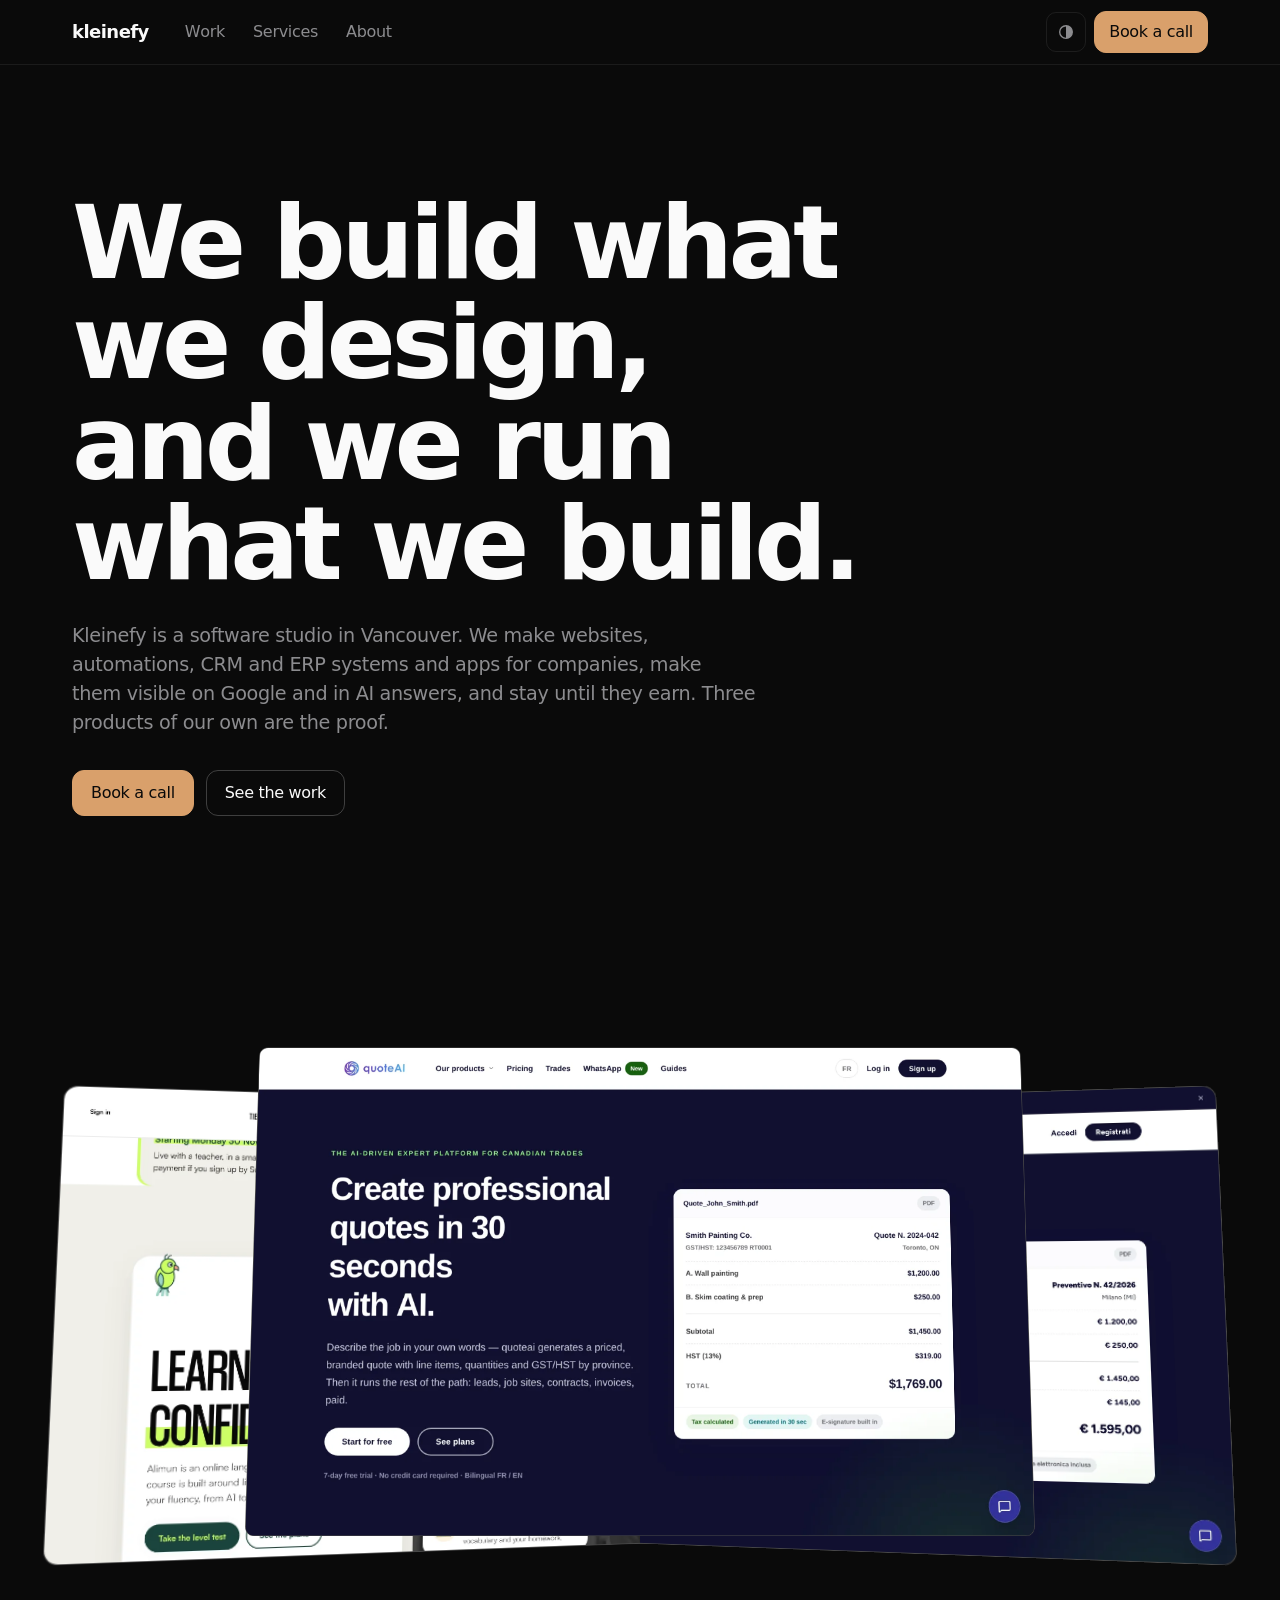
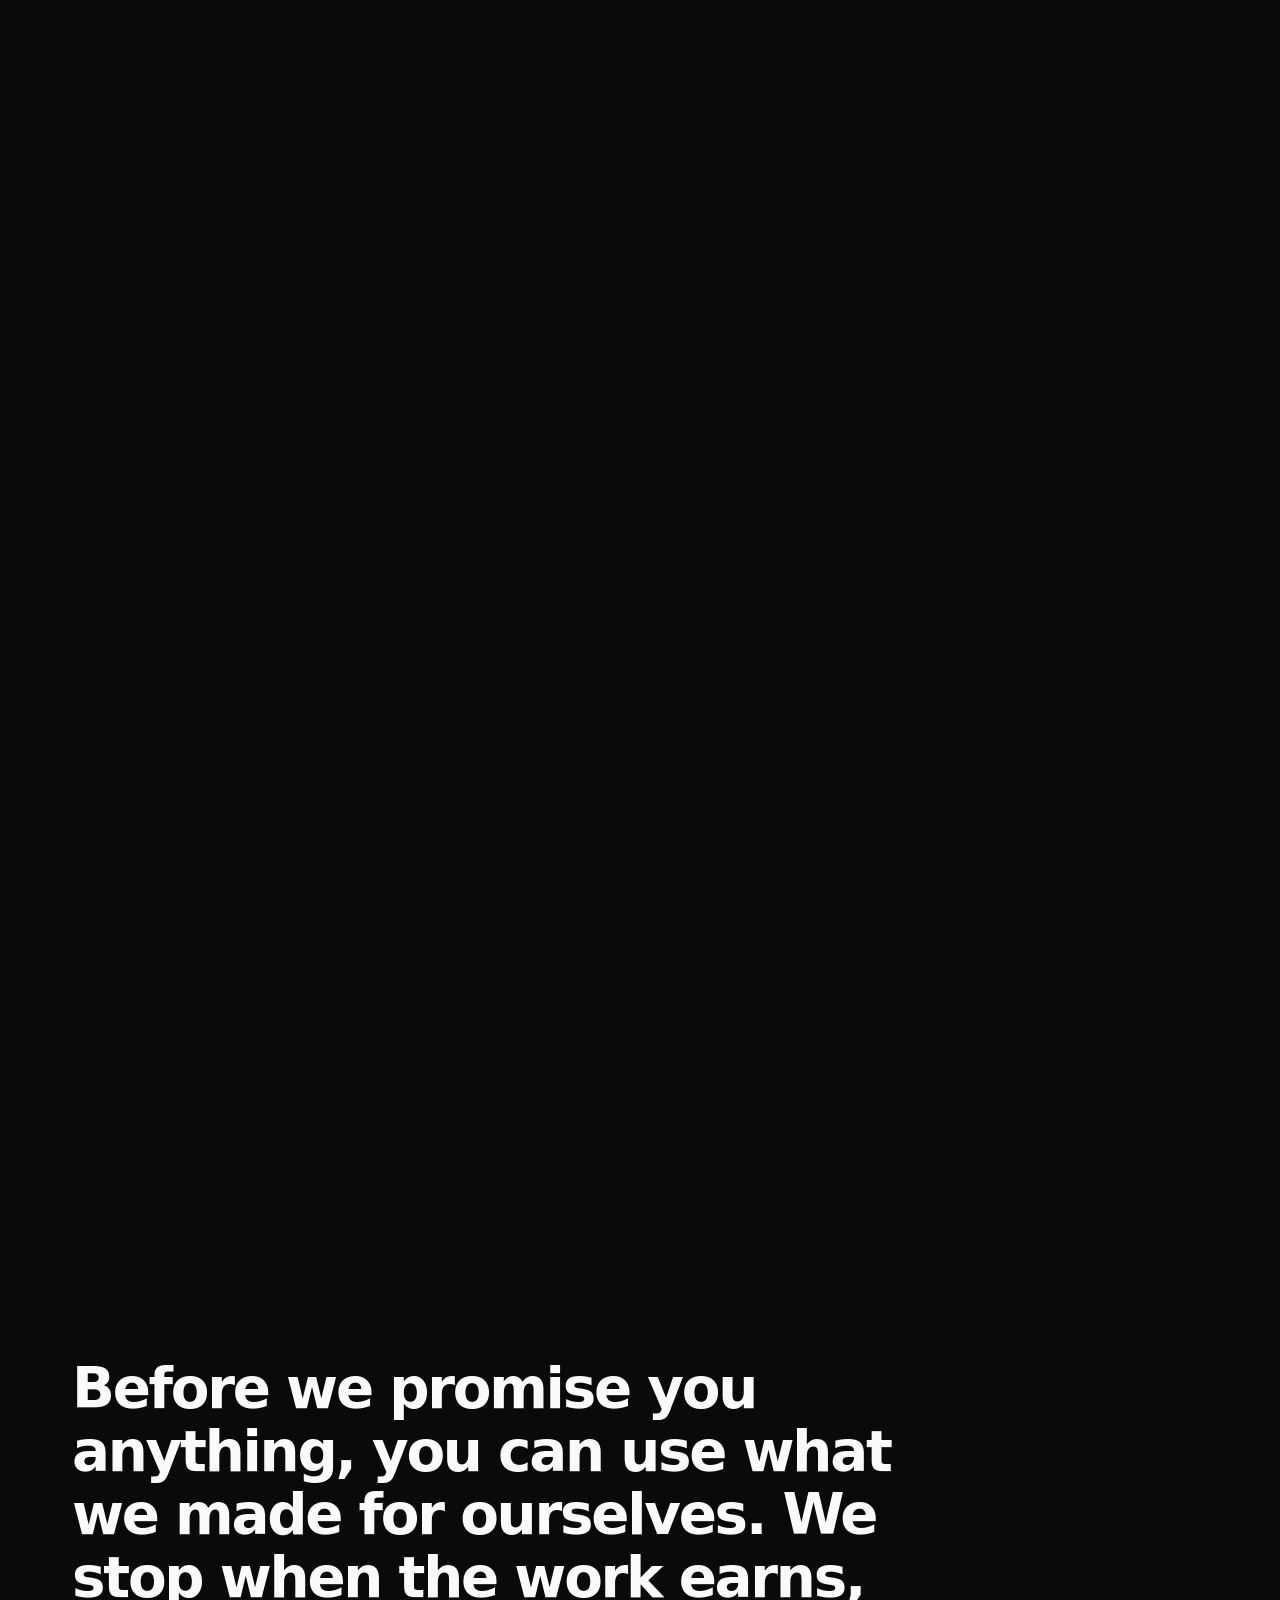
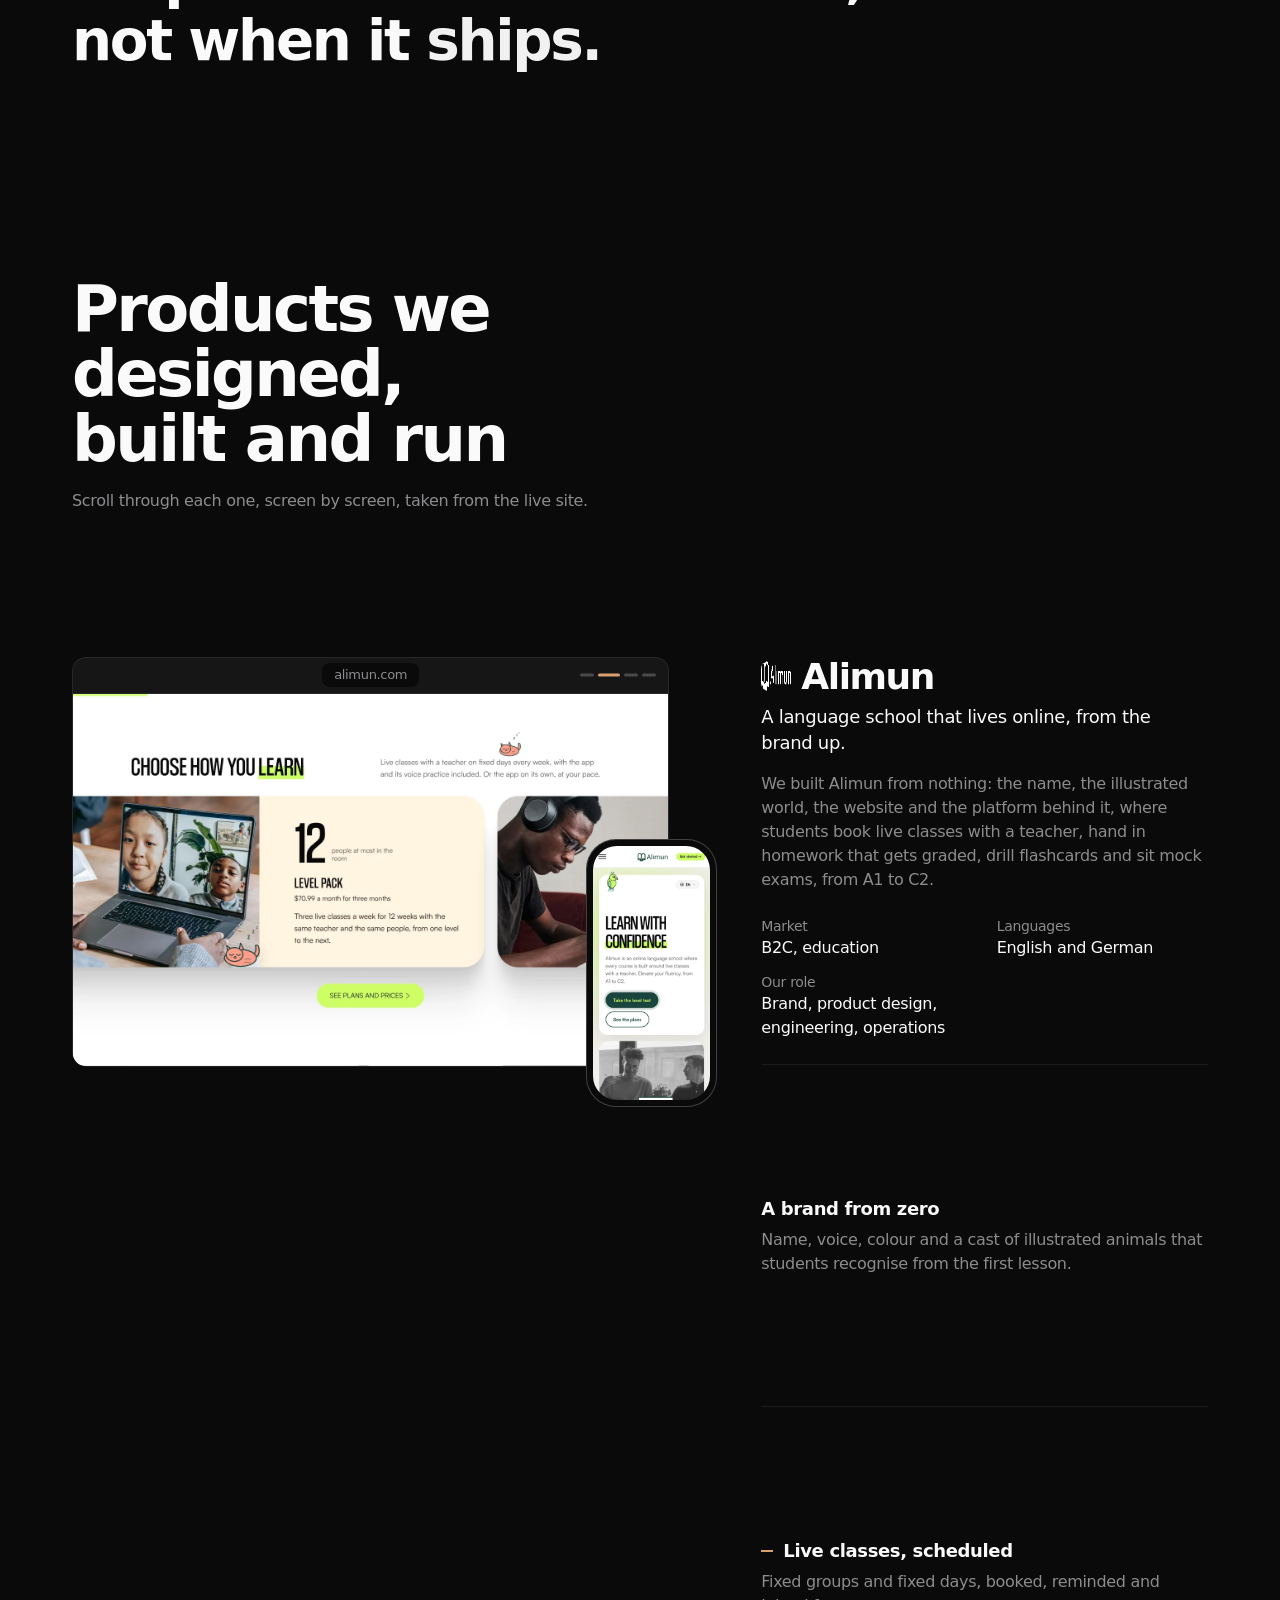
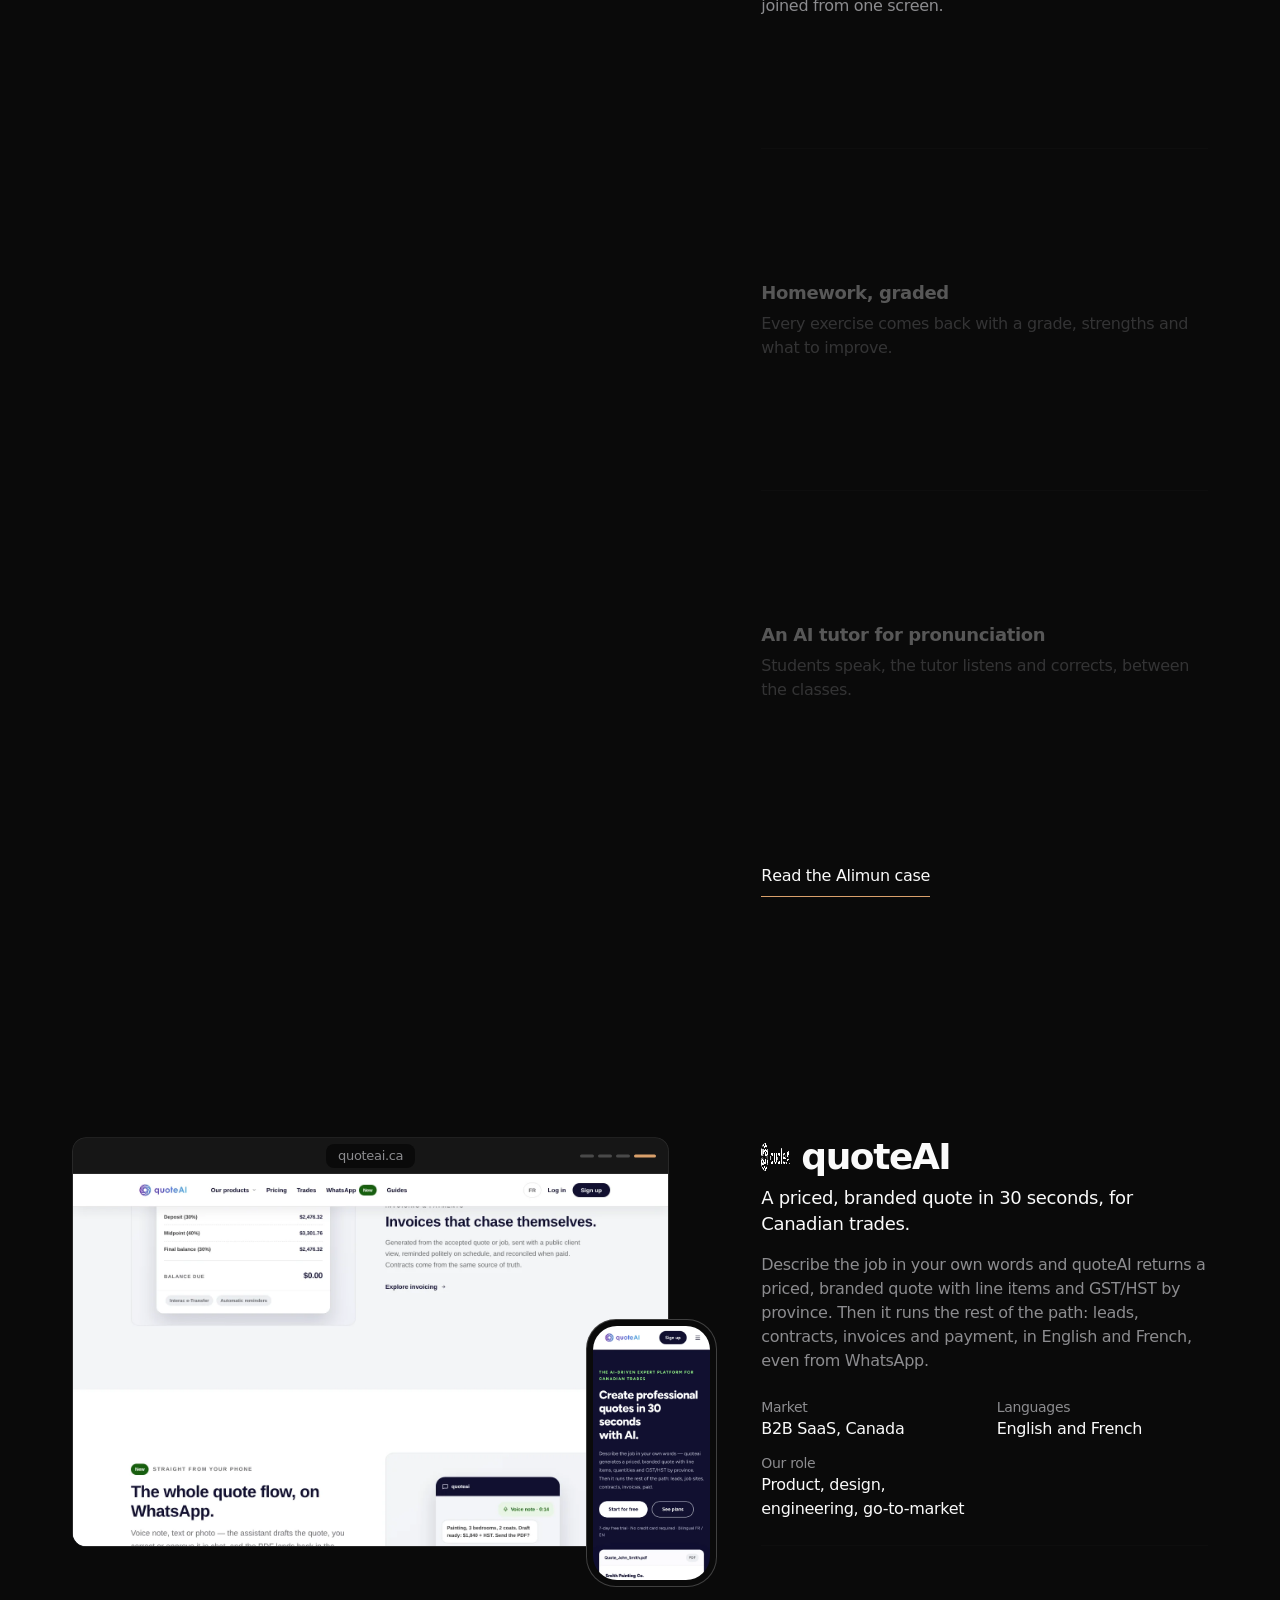
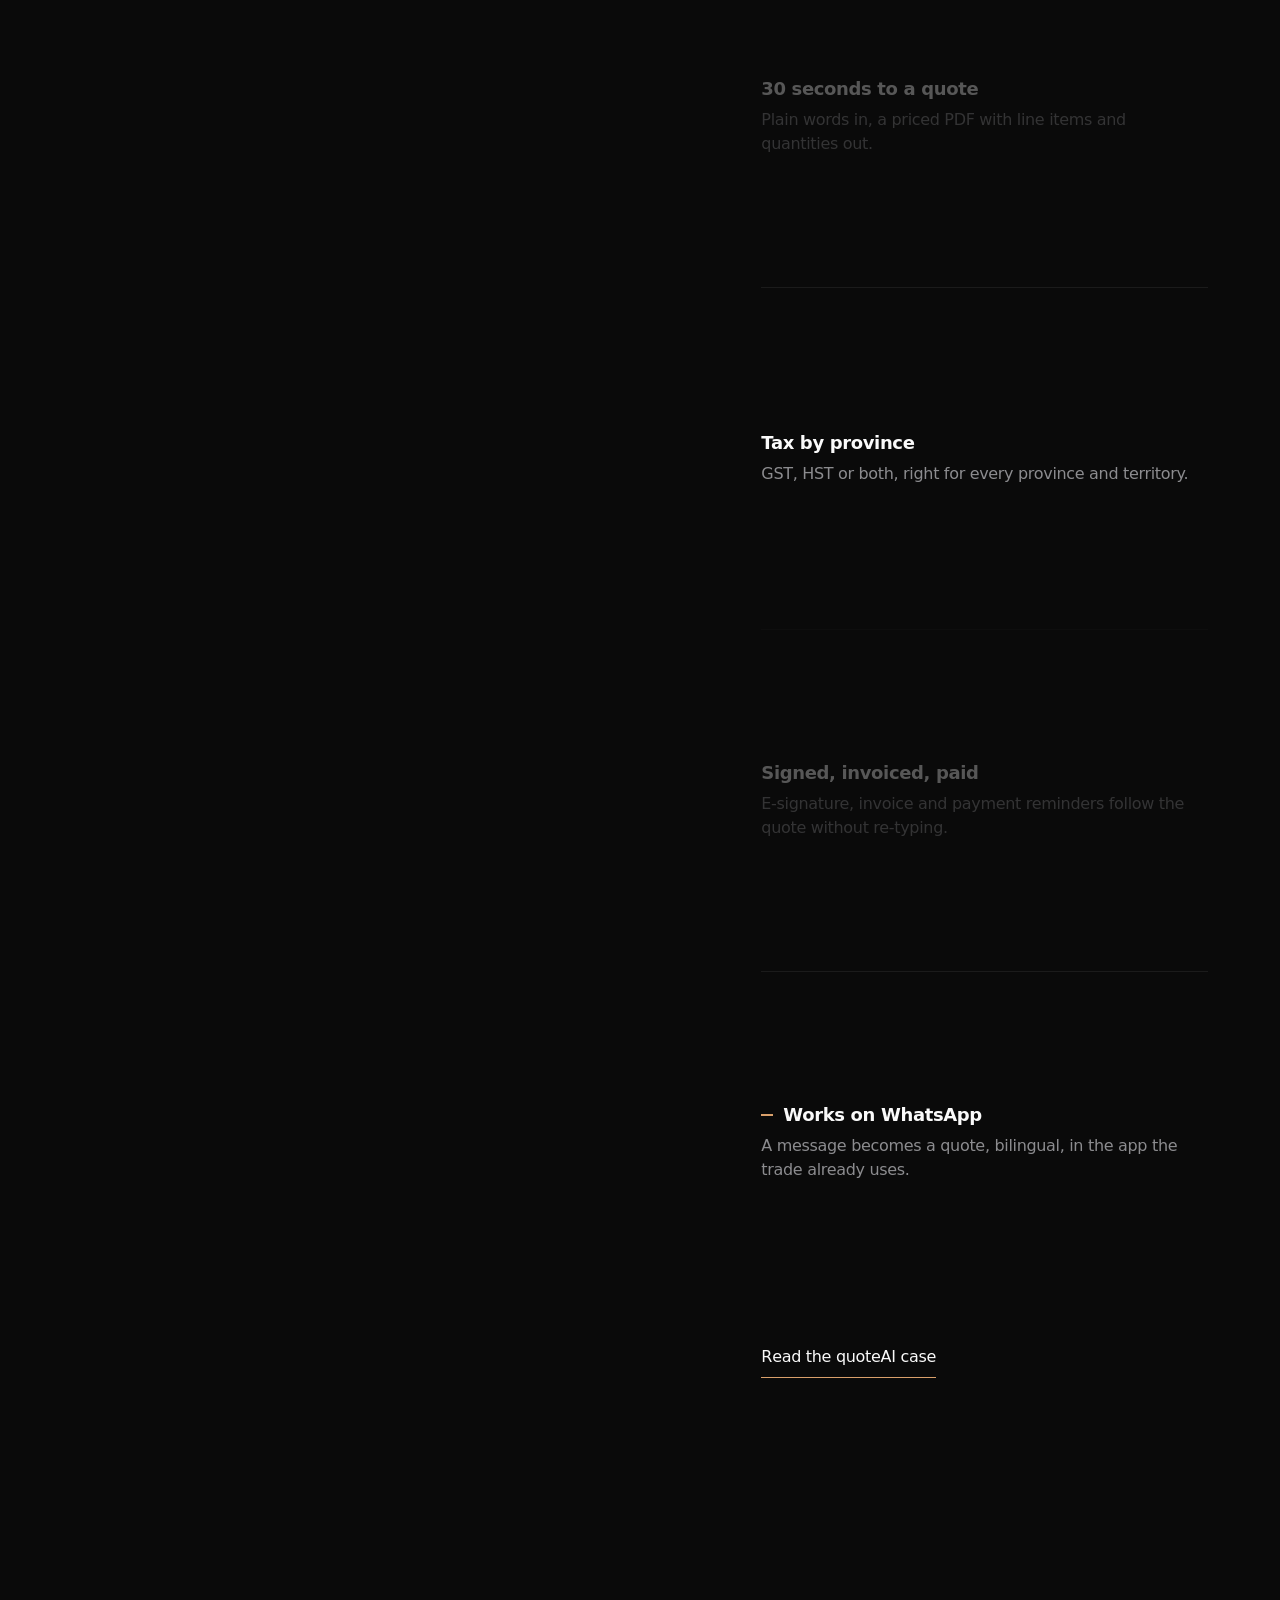
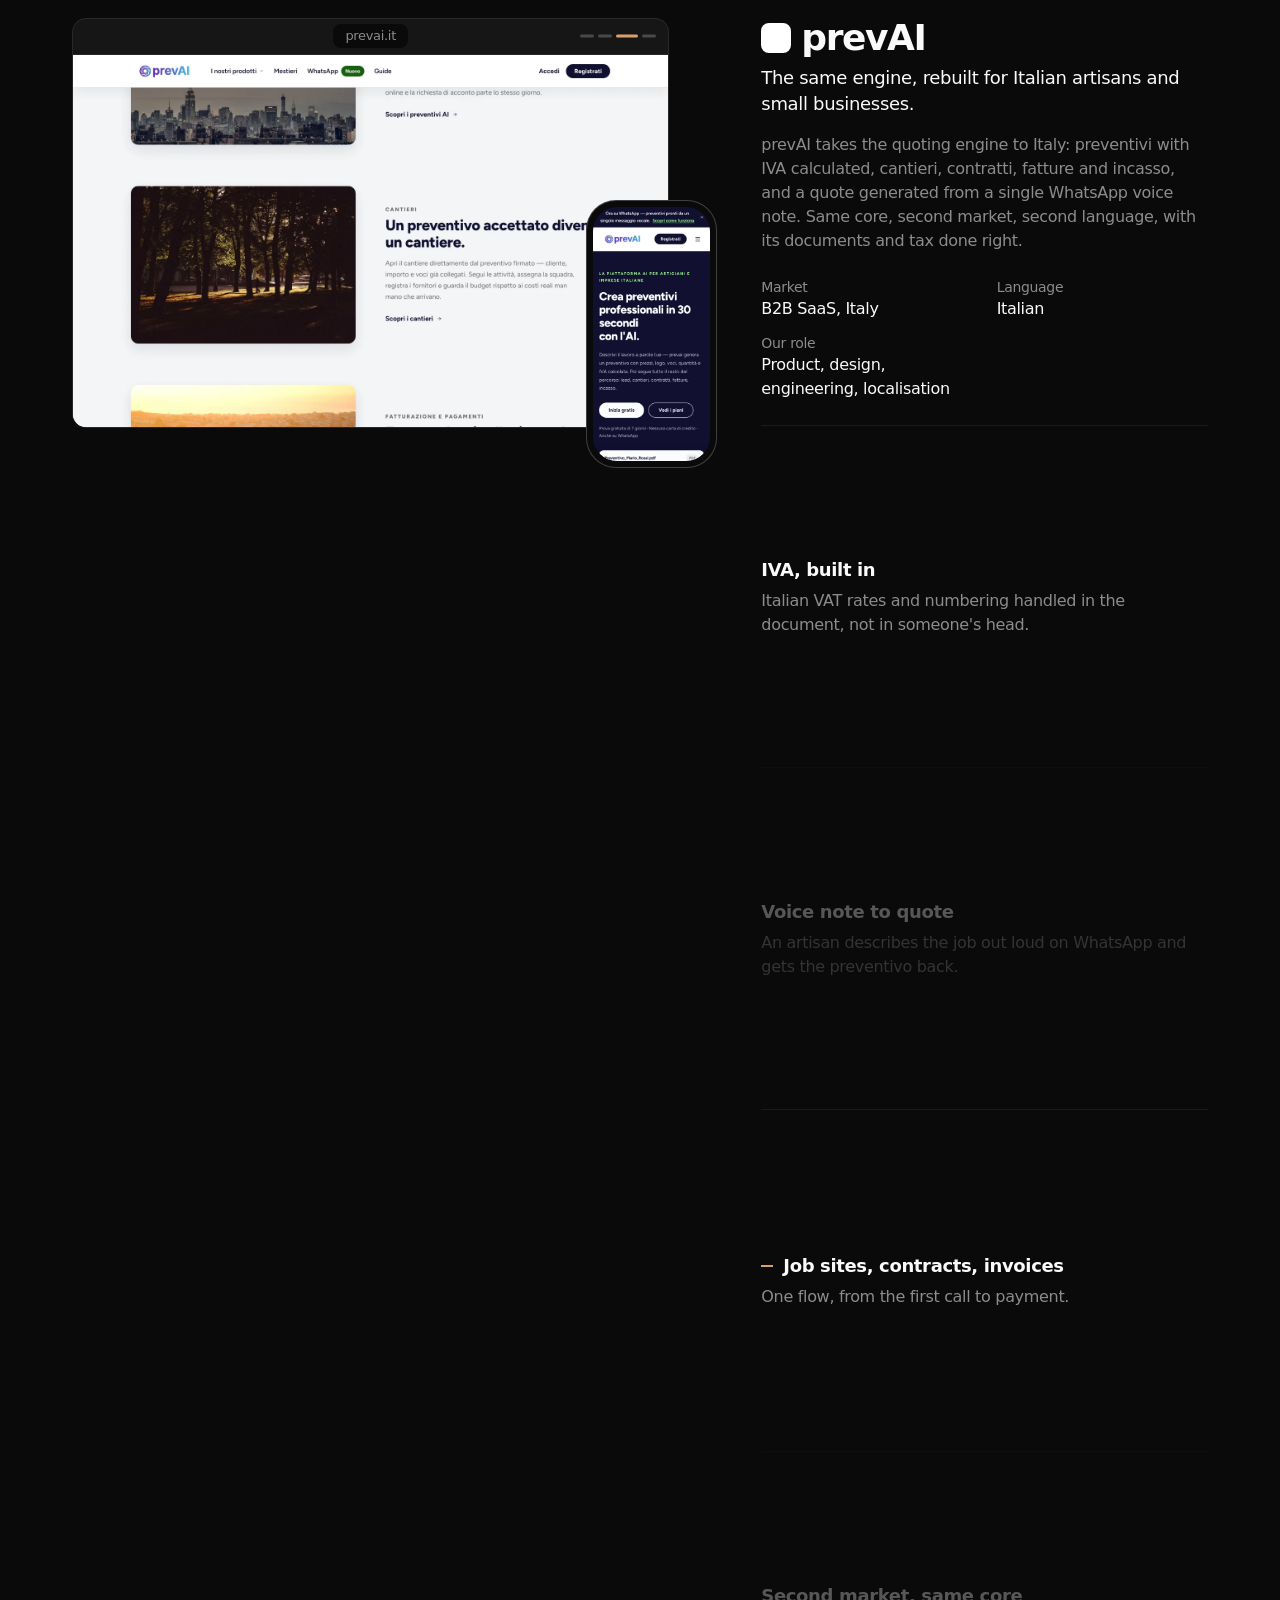
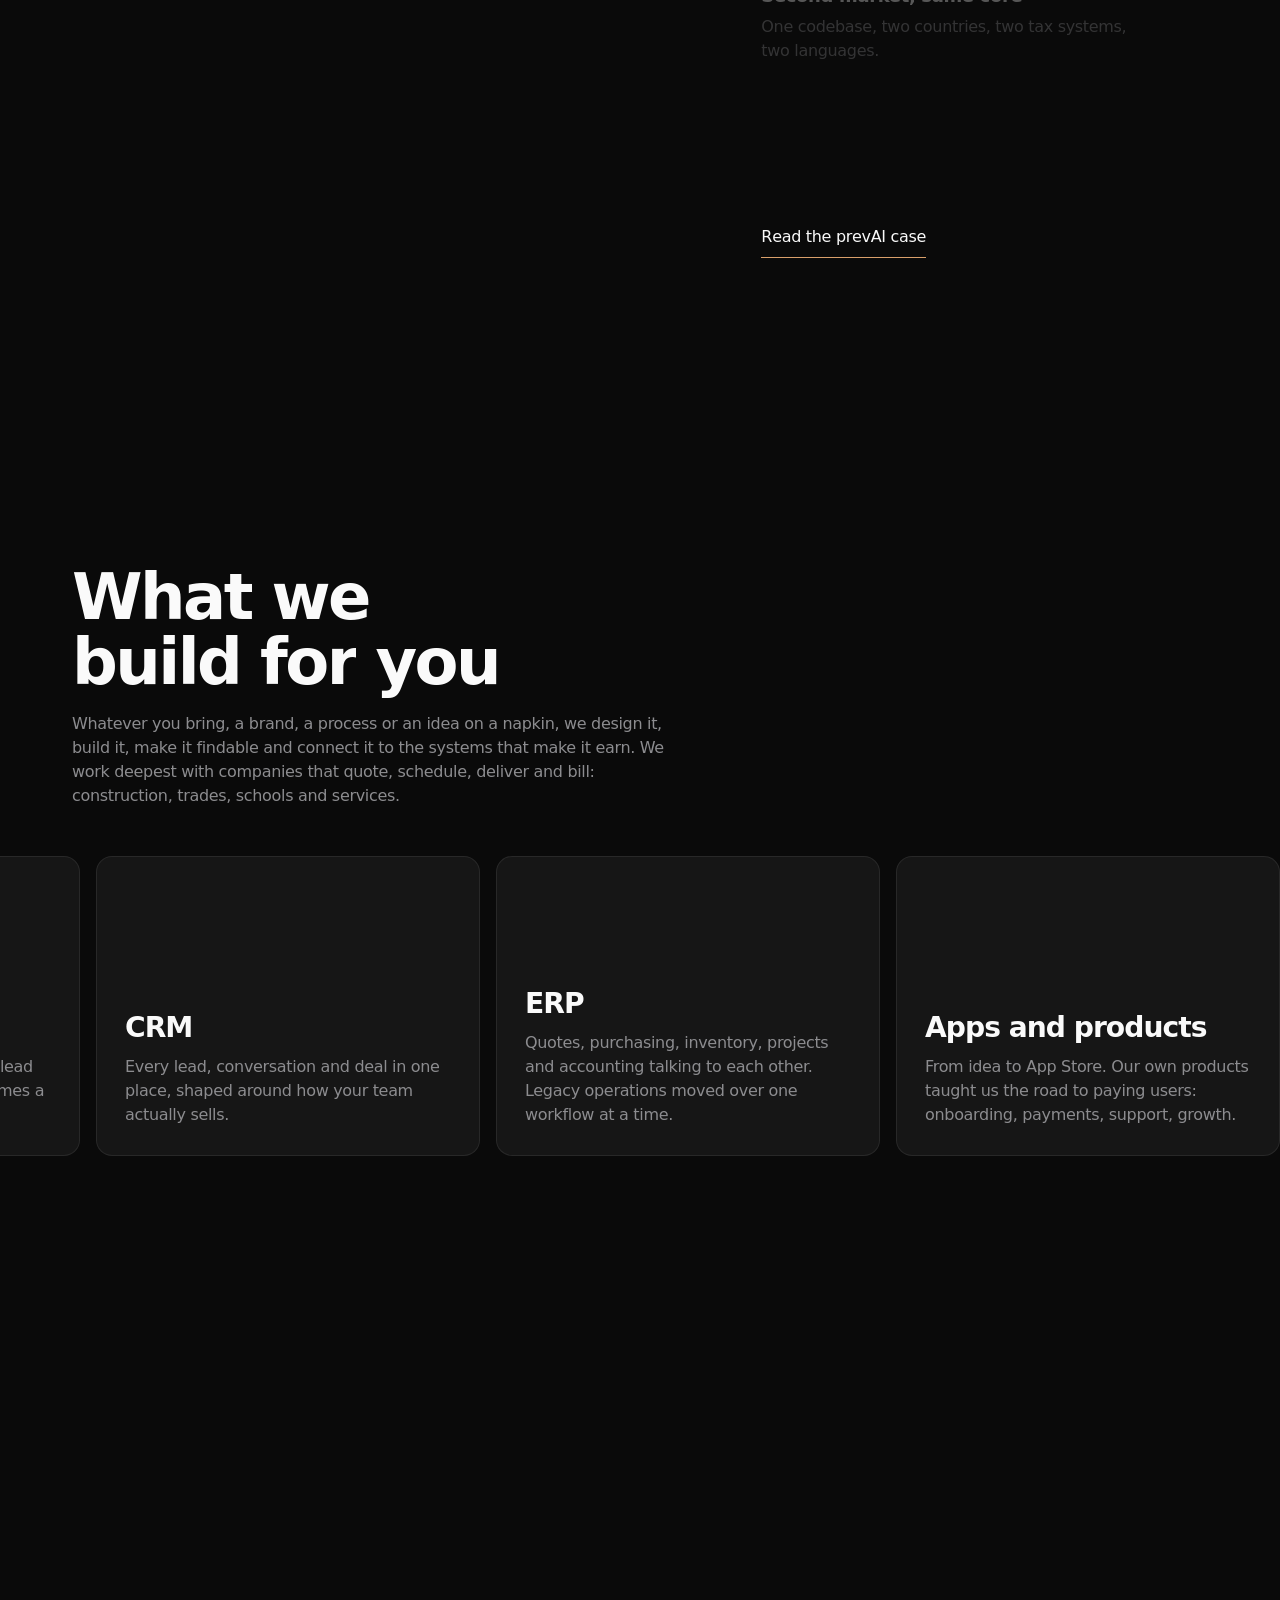
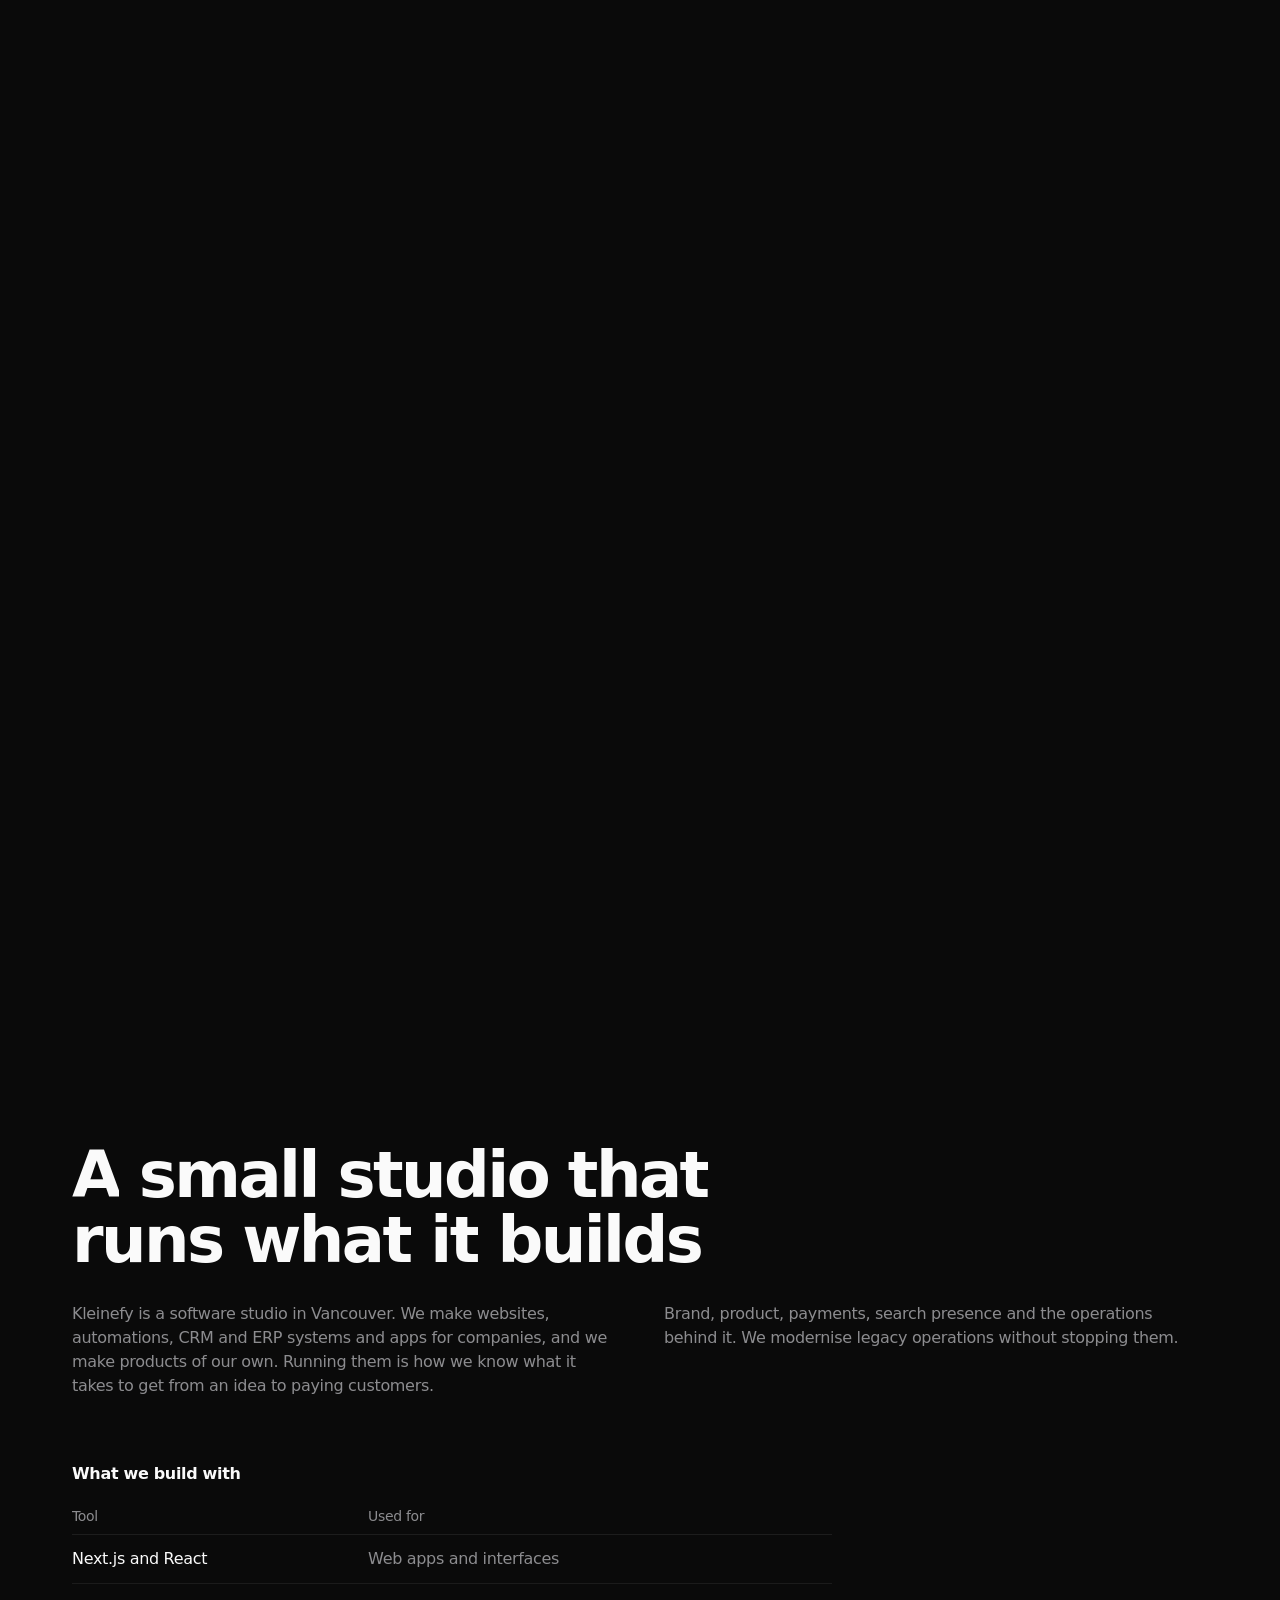
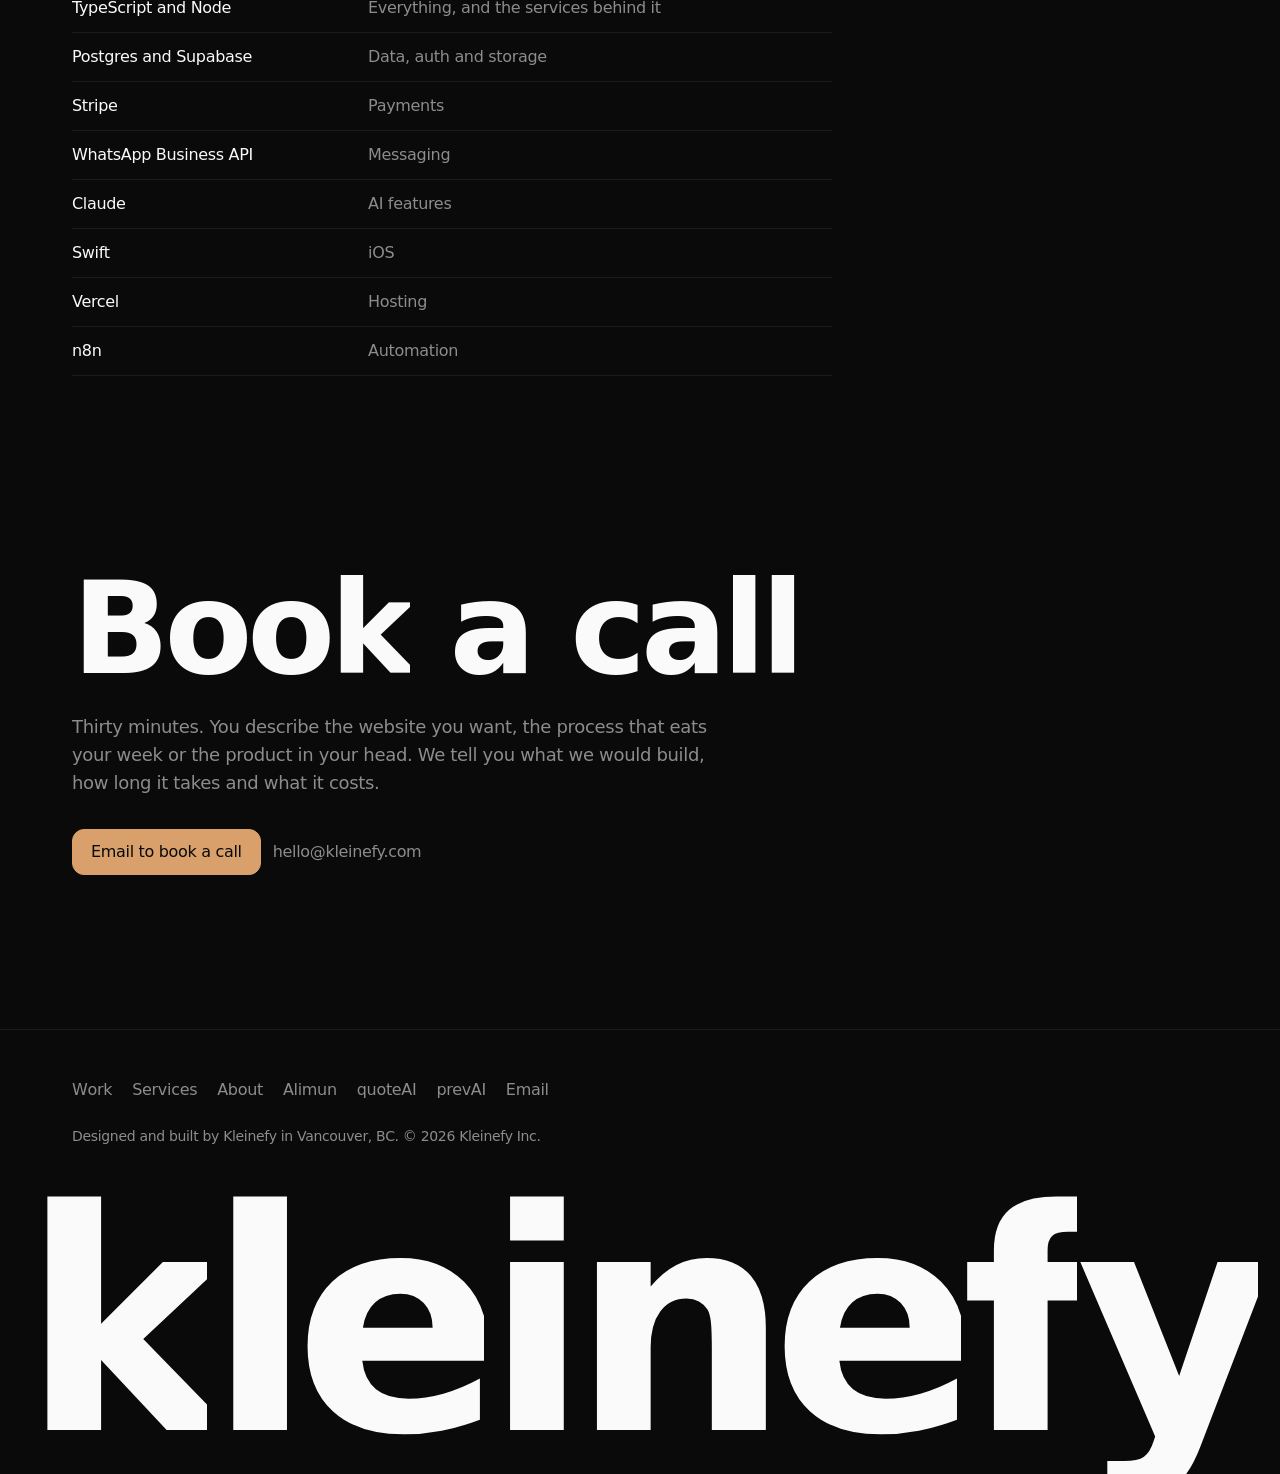
==== commit 4348fef8: "Motion reference from 13 more skills, applied to the draft home New references/motion.md in the klei" ====
--- a/draft/index.html
+++ b/draft/index.html
@@ -18,9 +18,9 @@
     <a class="mark" href="#top" aria-label="Kleinefy, back to top">kleinefy</a>
     <nav aria-label="Main">
       <ul class="k-menu">
-        <li><a href="#work" data-scramble>Work</a></li>
-        <li><a href="#services" data-scramble>Services</a></li>
-        <li><a href="#about" data-scramble>About</a></li>
+        <li><a href="#work" data-roll>Work</a></li>
+        <li><a href="#services" data-roll>Services</a></li>
+        <li><a href="#about" data-roll>About</a></li>
       </ul>
     </nav>
     <div class="topbar-end">
@@ -42,10 +42,14 @@
         Three products of our own are the proof.</p>
       <div class="actions enter" style="--d:2">
         <a class="btn btn-accent magnet" href="#contact">Book a call</a>
-        <a class="btn" href="#work">See the work</a>
-      </div>
-    </div>
-    <div class="deck-wrap" id="deckWrap">
+        <a class="btn fill" href="#work">See the work</a>
+      </div>
+    </div>
+  </section>
+
+  <section class="expand" id="expand" aria-label="Our three products">
+    <div class="expand-stage">
+      <div class="deck-wrap" id="deckWrap">
       <div class="deck" id="deck">
         <a class="dcard c-left" href="#alimun" aria-label="Alimun, an online language school">
           <img src="../assets/tour/alimun-1.webp" alt="" width="1440" height="900">
@@ -61,13 +65,17 @@
         </a>
       </div>
     </div>
+    </div>
+  </section>
+
+  <section class="say k-wrap" aria-label="How we work">
+    <p class="lit" id="lit">Before we promise you anything, you can use what we made for ourselves. We stop when the work earns, not when it ships.</p>
   </section>
 
   <section class="work" id="work" aria-labelledby="work-h">
     <div class="k-wrap work-head">
       <h2 id="work-h" data-words>Products we designed, built and run</h2>
-      <p class="sub reveal">Three products with paying users. Scroll through each one, screen by screen, from the live
-        site.</p>
+      <p class="sub reveal">Scroll through each one, screen by screen, taken from the live site.</p>
     </div>
 
     <article class="case k-wrap" id="alimun" aria-labelledby="c-alimun" data-case>
@@ -102,7 +110,7 @@
           <li data-step="2"><h4>Homework, graded</h4><p>Every exercise comes back with a grade, strengths and what to improve.</p></li>
           <li data-step="3"><h4>An AI tutor for pronunciation</h4><p>Students speak, the tutor listens and corrects, between the classes.</p></li>
         </ol>
-        <a class="more" href="../work/alimun.html">Read the Alimun case</a>
+        <a class="more" data-roll href="../work/alimun.html">Read the Alimun case</a>
       </div>
     </article>
 
@@ -138,7 +146,7 @@
           <li data-step="2"><h4>Signed, invoiced, paid</h4><p>E-signature, invoice and payment reminders follow the quote without re-typing.</p></li>
           <li data-step="3"><h4>Works on WhatsApp</h4><p>A message becomes a quote, bilingual, in the app the trade already uses.</p></li>
         </ol>
-        <a class="more" href="../work/quoteai.html">Read the quoteAI case</a>
+        <a class="more" data-roll href="../work/quoteai.html">Read the quoteAI case</a>
       </div>
     </article>
 
@@ -175,24 +183,30 @@
           <li data-step="2"><h4>Job sites, contracts, invoices</h4><p>One flow, from the first call to payment.</p></li>
           <li data-step="3"><h4>Second market, same core</h4><p>One codebase, two countries, two tax systems, two languages.</p></li>
         </ol>
-        <a class="more" href="../work/prevai.html">Read the prevAI case</a>
+        <a class="more" data-roll href="../work/prevai.html">Read the prevAI case</a>
       </div>
     </article>
   </section>
 
-  <section class="services k-wrap" id="services" aria-labelledby="services-h">
-    <h2 id="services-h" data-words>What we build for you</h2>
-    <p class="sub reveal">Whatever you bring, a brand, a process or an idea on a napkin, we design it, build it, make it
-      findable and connect it to the systems that make it earn. We work deepest with companies that quote, schedule,
-      deliver and bill: construction, trades, schools and services.</p>
-    <ul class="grid">
-      <li class="reveal"><h3>Websites</h3><p>Hand-coded, fast, built to rank and to turn a visit into an enquiry. Designed for your company alone.</p></li>
-      <li class="reveal"><h3>SEO and GEO</h3><p>Found on Google, and cited when people ask ChatGPT, Perplexity or Gemini.</p></li>
-      <li class="reveal"><h3>Automations</h3><p>Your tools wired into one system. A lead becomes a quote, a signature becomes a job and an invoice.</p></li>
-      <li class="reveal"><h3>CRM</h3><p>Every lead, conversation and deal in one place, shaped around how your team actually sells.</p></li>
-      <li class="reveal"><h3>ERP</h3><p>Quotes, purchasing, inventory, projects and accounting talking to each other. Legacy operations moved over one workflow at a time.</p></li>
-      <li class="reveal"><h3>Apps and products</h3><p>From idea to App Store. Our own products taught us the road to paying users: onboarding, payments, support, growth.</p></li>
-    </ul>
+  <section class="services" id="services" aria-labelledby="services-h">
+    <div class="track-stage">
+      <div class="k-wrap services-head">
+        <h2 id="services-h" data-words>What we build for you</h2>
+        <p class="sub reveal">Whatever you bring, a brand, a process or an idea on a napkin, we design it, build it, make it
+          findable and connect it to the systems that make it earn. We work deepest with companies that quote, schedule,
+          deliver and bill: construction, trades, schools and services.</p>
+      </div>
+      <div class="track-view">
+        <ul class="track" id="track">
+          <li><h3>Websites</h3><p>Hand-coded, fast, built to rank and to turn a visit into an enquiry. Designed for your company alone.</p></li>
+          <li><h3>SEO and GEO</h3><p>Found on Google, and cited when people ask ChatGPT, Perplexity or Gemini.</p></li>
+          <li><h3>Automations</h3><p>Your tools wired into one system. A lead becomes a quote, a signature becomes a job and an invoice.</p></li>
+          <li><h3>CRM</h3><p>Every lead, conversation and deal in one place, shaped around how your team actually sells.</p></li>
+          <li><h3>ERP</h3><p>Quotes, purchasing, inventory, projects and accounting talking to each other. Legacy operations moved over one workflow at a time.</p></li>
+          <li><h3>Apps and products</h3><p>From idea to App Store. Our own products taught us the road to paying users: onboarding, payments, support, growth.</p></li>
+        </ul>
+      </div>
+    </div>
   </section>
 
   <section class="studio k-wrap" id="about" aria-labelledby="about-h">
@@ -201,8 +215,8 @@
       <p class="reveal">Kleinefy is a software studio in Vancouver. We make websites, automations, CRM and ERP systems and
         apps for companies, and we make products of our own. Running them is how we know what it takes to get from an
         idea to paying customers.</p>
-      <p class="reveal">Before we promise you anything, you can use what we made for ourselves. We stop when the work
-        earns, not when it ships.</p>
+      <p class="reveal">Brand, product, payments, search presence and the operations behind it. We modernise legacy
+        operations without stopping them.</p>
     </div>
     <div class="table-scroll reveal">
       <table class="stack">
@@ -236,12 +250,11 @@
 
 <footer class="end">
   <div class="k-wrap end-in">
-    <p class="mark">kleinefy</p>
     <nav aria-label="Footer">
       <ul class="end-links">
-        <li><a href="#work">Work</a></li>
-        <li><a href="#services">Services</a></li>
-        <li><a href="#about">About</a></li>
+        <li><a href="#work" data-roll>Work</a></li>
+        <li><a href="#services" data-roll>Services</a></li>
+        <li><a href="#about" data-roll>About</a></li>
         <li><a href="../work/alimun.html">Alimun</a></li>
         <li><a href="../work/quoteai.html">quoteAI</a></li>
         <li><a href="../work/prevai.html">prevAI</a></li>
@@ -250,6 +263,7 @@
     </nav>
     <p class="fine">Designed and built by Kleinefy in Vancouver, BC. &copy; 2026 Kleinefy Inc.</p>
   </div>
+  <p class="wordmark" id="wordmark" aria-hidden="true">kleinefy</p>
 </footer>
 
 <script src="draft.js" defer></script>
--- a/draft/draft.css
+++ b/draft/draft.css
@@ -1,33 +1,49 @@
 /* Kleinefy draft home. Tokens come from ../assets/site.css; nothing here sets a raw colour.
-   Layout: a hero with a fanned deck of the three products, then one sticky browser per product whose
-   screen changes as the reader scrolls its points, then services, studio and the call. */
+   Layout: hero text, then a sticky stage where the product deck opens into one full screen, a statement lit word by
+   word, sticky browser tours per product, a horizontal services track, studio, the call and a large wordmark.
+   Techniques and timings: .claude/skills/kleinefy-design/references/motion.md */
+:root{--out:cubic-bezier(.23,1,.32,1);--expo:cubic-bezier(.16,1,.3,1);--io:cubic-bezier(.77,0,.175,1)}
 body{padding-left:0;padding-right:0}
+::selection{background:var(--brass);color:var(--bg)}
+html{scroll-padding-top:80px;caret-color:var(--brass);accent-color:var(--brass);scrollbar-color:var(--border-strong) var(--bg);scrollbar-width:thin}
+a{text-underline-offset:5px}
+h1,h2,h3{text-wrap:balance}
+p{text-wrap:pretty}
 .k-wrap{width:min(1200px,100%);margin-inline:auto;padding-left:max(16px,env(safe-area-inset-left,0px));padding-right:max(16px,env(safe-area-inset-right,0px))}
 @media(min-width:960px){.k-wrap{padding-left:max(32px,env(safe-area-inset-left,0px));padding-right:max(32px,env(safe-area-inset-right,0px))}}
 .skip{position:absolute;left:16px;top:-48px;z-index:100;padding:8px 12px;border-radius:8px;background:var(--fg);color:var(--bg)}
 .skip:focus{top:12px}
-html{scroll-padding-top:80px}
-
-/* header: hides while reading down, returns on the way up; a brass line shows how far down the page you are */
-.topbar{position:sticky;top:env(safe-area-inset-top,0px);z-index:50;background:var(--bg);border-bottom:1px solid var(--hair);transition:transform .35s var(--ease),border-color .3s}
+
+/* header: steps aside past 160px going down, returns going up; a brass line tracks reading progress */
+.topbar{position:sticky;top:env(safe-area-inset-top,0px);z-index:50;background:var(--bg);border-bottom:1px solid var(--hair);transition:transform .6s var(--expo),border-color .3s}
 .topbar.scrolled{border-bottom-color:var(--border)}
 .topbar.hide{transform:translateY(-100%)}
 .topbar-in{display:flex;align-items:center;gap:24px;height:64px}
 .mark{font-weight:600;font-size:18px;letter-spacing:-.03em}
 .k-menu{display:flex;gap:4px}
-.k-menu a{display:block;min-width:4.5em;text-align:center;padding:8px 12px;border-radius:8px;color:var(--muted-fg);transition:color 120ms var(--ease),background-color 120ms var(--ease)}
+.k-menu a{display:block;padding:8px 12px;border-radius:8px;color:var(--muted-fg);transition:color 150ms var(--out),background-color 150ms var(--out)}
 .k-menu a:hover{color:var(--fg);background:var(--muted)}
 .topbar-end{margin-left:auto;display:flex;align-items:center;gap:8px}
-.icon{display:grid;place-items:center;width:40px;height:40px;border:1px solid var(--border);border-radius:10px;background:none;color:var(--muted-fg);cursor:pointer;transition:color 120ms var(--ease),background-color 120ms var(--ease),transform 80ms var(--ease)}
+.icon{display:grid;place-items:center;width:40px;height:40px;border:1px solid var(--border);border-radius:10px;background:none;color:var(--muted-fg);cursor:pointer;transition:color 150ms var(--out),background-color 150ms var(--out),transform 120ms var(--out)}
 .icon:hover{color:var(--fg);background:var(--muted)}
 .icon:active{transform:scale(.96)}
 .progress{position:absolute;left:0;right:0;bottom:-1px;height:2px;pointer-events:none}
 .progress i{display:block;height:100%;background:var(--brass);transform-origin:left;transform:scaleX(0)}
 
+/* letter roll: an aria-hidden copy waits below each label and both rise letter by letter on hover */
+.roll{position:relative;display:inline-block;overflow:clip;vertical-align:top}
+.roll>span{display:block}
+.roll>span+span{position:absolute;inset:0}
+.roll i{display:inline-block;font-style:normal;white-space:pre;transition:transform .5s cubic-bezier(.165,.84,.44,1);transition-delay:calc(var(--n)*20ms)}
+.roll>span+span i{transform:translateY(105%)}
+@media(hover:hover) and (pointer:fine){
+  a:hover>.roll>span:first-child i,a:focus-visible>.roll>span:first-child i{transform:translateY(-105%)}
+  a:hover>.roll>span+span i,a:focus-visible>.roll>span+span i{transform:none}
+}
+
 /* buttons */
-.btn{display:inline-flex;align-items:center;justify-content:center;min-height:44px;padding:10px 18px;border-radius:12px;border:1px solid var(--border-strong);font-weight:500;cursor:pointer;
-  transition:background-color 150ms var(--ease),border-color 150ms var(--ease),color 150ms var(--ease),transform 200ms var(--ease)}
-.btn:hover{background:var(--muted)}
+.btn{position:relative;isolation:isolate;overflow:clip;display:inline-flex;align-items:center;justify-content:center;min-height:44px;padding:10px 18px;border-radius:12px;border:1px solid var(--border-strong);font-weight:500;cursor:pointer;
+  transition:background-color 150ms var(--out),border-color 150ms var(--out),color .3s var(--out),transform 120ms var(--out)}
 .btn:active{transform:scale(.97)}
 .btn-accent{background:var(--brass);border-color:var(--brass);color:var(--bg)}
 .btn-accent:hover{background:var(--fg);border-color:var(--fg);color:var(--bg)}
@@ -35,51 +51,65 @@
 .light .btn-accent{color:var(--fg)}
 .light .btn-accent:hover{color:var(--bg)}
 .topbar .btn{min-height:40px;padding:8px 14px}
+/* fill from the pointer's entry point */
+.btn.fill::before{content:"";position:absolute;inset:0;z-index:-1;background:var(--fg);clip-path:circle(0% at var(--fx,50%) var(--fy,50%));transition:clip-path .5s var(--expo)}
+.btn.fill.on::before{clip-path:circle(150% at var(--fx,50%) var(--fy,50%));transition-duration:.6s}
+.btn.fill.on{color:var(--bg);border-color:var(--fg)}
 .actions{display:flex;flex-wrap:wrap;align-items:center;gap:12px;margin-top:32px}
 .addr-copy{color:var(--muted-fg);user-select:all}
 
 /* type */
-h1{font-size:clamp(40px,7.4vw,96px);line-height:1;font-weight:600;letter-spacing:-.045em;max-width:13ch;text-wrap:balance}
-h2{font-size:clamp(32px,4.6vw,56px);line-height:1.05;font-weight:600;letter-spacing:-.04em;max-width:18ch;text-wrap:balance}
+h1{font-size:clamp(44px,8vw,112px);line-height:.98;font-weight:600;letter-spacing:-.045em;max-width:12ch}
+h2{font-size:clamp(34px,5vw,64px);line-height:1.02;font-weight:600;letter-spacing:-.04em;max-width:16ch}
 h3{font-size:20px;line-height:28px;font-weight:600;letter-spacing:-.025em}
 h4{font-size:18px;line-height:26px;font-weight:600;letter-spacing:-.02em}
-.intro{margin-top:28px;max-width:58ch;font-size:clamp(17px,1.5vw,20px);line-height:1.5;color:var(--muted-fg)}
+.intro{margin-top:28px;max-width:56ch;font-size:clamp(17px,1.5vw,20px);line-height:1.5;color:var(--muted-fg)}
 .sub{margin-top:16px;max-width:60ch;color:var(--muted-fg)}
 
-/* word reveal: each word rises out of its own line box */
+/* masked word rise */
 .wd{display:inline-block;overflow:clip;vertical-align:top;padding-bottom:.1em;margin-bottom:-.1em}
 .wd>span{display:inline-block}
-.motion [data-words] .wd>span{transform:translateY(110%);transition:transform .9s cubic-bezier(.16,1,.3,1);transition-delay:calc(var(--i,0)*45ms)}
+.motion [data-words] .wd>span{transform:translateY(110%);transition:transform 1.1s var(--expo);transition-delay:calc(var(--i,0)*40ms)}
 .motion [data-words].in .wd>span{transform:none}
 
 /* hero */
-.opening{padding-top:clamp(56px,10vw,128px);overflow:clip}
-.motion .enter{animation:rise .9s cubic-bezier(.16,1,.3,1) both;animation-delay:calc(.35s + var(--d,0)*.12s)}
-@keyframes rise{from{opacity:0;transform:translateY(18px)}to{opacity:1;transform:none}}
-
-.deck-wrap{position:relative;margin-top:clamp(48px,7vw,88px);height:clamp(230px,44vw,600px);perspective:1800px;perspective-origin:50% 0}
+.opening{padding-top:clamp(56px,10vw,136px);padding-bottom:clamp(40px,6vw,72px)}
+.motion .enter{animation:rise .8s var(--expo) both;animation-delay:calc(.23s + var(--d,0)*.12s)}
+@keyframes rise{from{opacity:0;transform:translateY(16px)}to{opacity:1;transform:none}}
+
+/* expand: the deck holds on screen while the middle product opens to the full stage */
+.expand{position:relative}
+.motion .expand{height:210svh}
+.expand-stage{display:grid;align-items:start;overflow:clip}
+.motion .expand-stage{position:sticky;top:0;height:100svh;align-items:center}
+.deck-wrap{position:relative;width:100%;height:clamp(240px,44vw,620px);perspective:1800px;perspective-origin:50% 0}
 .deck{position:relative;width:min(1200px,100%);height:100%;margin-inline:auto;transform-style:preserve-3d;
-  transform:translateY(calc(var(--p,0)*-40px)) rotateX(calc(var(--tx,0deg) + 8deg - var(--p,0)*8deg)) rotateY(var(--ty,0deg));transition:transform .2s linear}
+  transform:rotateX(calc((var(--tx,0deg) + 8deg) * (1 - var(--p,0)))) rotateY(calc(var(--ty,0deg) * (1 - var(--p,0))))}
 .dcard{position:absolute;top:0;width:62%;aspect-ratio:16/10;border-radius:14px;overflow:clip;border:1px solid var(--border-strong);background:var(--secondary);
-  transition:transform .6s cubic-bezier(.16,1,.3,1),border-color .2s}
+  transition:border-color .2s var(--out)}
 .dcard img{width:100%;height:100%;object-fit:cover;object-position:top}
-.c-mid{left:19%;transform:translateZ(80px);z-index:3}
-.c-left{left:1%;transform:translate3d(0,7%,-60px) rotateY(16deg);z-index:1}
-.c-right{right:1%;transform:translate3d(0,7%,-60px) rotateY(-16deg);z-index:2}
+/* laid out at its full opened size and scaled down at rest, so the screenshot stays sharp as it opens */
+.c-mid{--w:62%;left:50%;width:calc(var(--w) * var(--grow,1.5));margin-left:calc(var(--w) * var(--grow,1.5) / -2);z-index:3;transform-origin:50% 0;
+  transform:translateZ(calc(80px * (1 - var(--p,0)))) translateY(calc(var(--p,0) * var(--lift,0px))) scale(calc(1 / var(--grow,1.5) + var(--p,0) * (1 - 1 / var(--grow,1.5))))}
+.c-left{left:1%;z-index:1;opacity:calc(1 - var(--p,0) * 1.6);transform:translate3d(calc(var(--p,0) * -30%),7%,-60px) rotateY(16deg)}
+.c-right{right:1%;z-index:2;opacity:calc(1 - var(--p,0) * 1.6);transform:translate3d(calc(var(--p,0) * 30%),7%,-60px) rotateY(-16deg)}
 .dcard:hover,.dcard:focus-visible{border-color:var(--fg)}
-.c-mid:hover,.c-mid:focus-visible{transform:translateZ(110px) translateY(-8px)}
-.c-left:hover,.c-left:focus-visible{transform:translate3d(-2%,4%,0) rotateY(10deg);z-index:4}
-.c-right:hover,.c-right:focus-visible{transform:translate3d(2%,4%,0) rotateY(-10deg);z-index:4}
 .card-cap{position:absolute;left:12px;bottom:12px;padding:6px 10px;border-radius:8px;background:var(--bg);color:var(--muted-fg);font-size:14px;line-height:20px;
-  opacity:0;transform:translateY(6px);transition:opacity .2s var(--ease),transform .2s var(--ease)}
+  opacity:0;transform:translateY(6px);transition:opacity .2s var(--out),transform .2s var(--out)}
 .card-cap b{color:var(--fg);font-weight:600;margin-right:4px}
 .dcard:hover .card-cap,.dcard:focus-visible .card-cap{opacity:1;transform:none}
-.motion .dcard{animation:deal 1.3s cubic-bezier(.16,1,.3,1) both}
-.motion .c-mid{animation-delay:.55s}.motion .c-left{animation-delay:.72s}.motion .c-right{animation-delay:.8s}
-@keyframes deal{from{opacity:0;translate:0 120px}to{opacity:1;translate:0 0}}
+.motion .dcard{animation:deal 1.2s var(--expo) both}
+.motion .c-mid{animation-delay:.5s}.motion .c-left{animation-delay:.6s}.motion .c-right{animation-delay:.66s}
+@keyframes deal{from{opacity:0;translate:0 100px}to{translate:0 0}}
+
+/* statement: each word lights as the sentence passes through the reader's view */
+.say{padding-top:clamp(96px,14vw,200px);padding-bottom:clamp(64px,8vw,120px)}
+.lit{font-size:clamp(30px,4.4vw,60px);line-height:1.12;font-weight:600;letter-spacing:-.04em;max-width:22ch}
+.lit .lw{transition:opacity .15s linear}
+.motion .lit .lw{opacity:.15}
 
 /* work */
-.work{padding-top:clamp(96px,12vw,160px)}
+.work{padding-top:clamp(64px,8vw,120px)}
 .work-head{padding-bottom:24px}
 .case{display:grid;grid-template-columns:minmax(0,1fr);gap:24px;padding-top:72px;padding-bottom:72px}
 .case-text{display:contents}
@@ -99,26 +129,30 @@
 .chrome{position:relative;display:flex;align-items:center;justify-content:center;height:36px;border-bottom:1px solid var(--border)}
 .addr{padding:2px 12px;border-radius:8px;background:var(--bg);color:var(--muted-fg);font-size:13px;line-height:20px}
 .steps{position:absolute;right:12px;top:50%;display:flex;gap:4px;transform:translateY(-50%)}
-.steps i{width:14px;height:3px;border-radius:2px;background:var(--border-strong);transition:background-color .3s var(--ease),width .3s var(--ease)}
+.steps i{width:14px;height:3px;border-radius:2px;background:var(--border-strong);transition:background-color .3s var(--out),width .3s var(--out)}
 .steps i.on{background:var(--brass);width:22px}
-.view{position:relative;aspect-ratio:16/10;background:var(--secondary)}
-.view img{position:absolute;inset:0;width:100%;height:100%;object-fit:cover;object-position:top;opacity:0;transform:translateY(3%) scale(1.02);
-  transition:opacity .5s var(--ease),transform .8s cubic-bezier(.16,1,.3,1)}
-.view img.on{opacity:1;transform:none}
-.view img.past{transform:translateY(-3%) scale(1.02)}
+.view{position:relative;aspect-ratio:16/10;background:var(--secondary);overflow:clip}
+.view img{position:absolute;inset:0;width:100%;height:100%;object-fit:cover;object-position:top;opacity:0;clip-path:inset(100% 0 0 0);
+  transition:opacity .01s linear .7s,clip-path .7s var(--io)}
+.view img.on{opacity:1;clip-path:inset(0);transition:opacity 0s,clip-path .7s var(--io);z-index:1}
+.view img.past{clip-path:inset(0);opacity:1}
+/* clip-path reveal with an inner counter-scale when the frame first enters */
+.motion .browser.reveal{opacity:1;transform:none;clip-path:inset(100% 0 0 0 round 14px);transition:clip-path 1.1s var(--io)}
+.motion .browser.reveal .view{transform:scale(1.14);transition:transform 1.4s var(--expo)}
+.motion .browser.reveal.on{clip-path:inset(0 round 14px)}
+.motion .browser.reveal.on .view{transform:none}
 .phone{display:none}
 
 .points{display:grid;list-style:none;margin:0;padding:0}
-.points li{padding:28px 0;border-top:1px solid var(--hair);transition:opacity .4s var(--ease)}
+.points li{padding:28px 0;border-top:1px solid var(--hair);transition:opacity .4s var(--out)}
 .points li p{margin-top:6px;max-width:46ch;color:var(--muted-fg)}
-.js .points li{opacity:.35}
+.js .points li{opacity:.32}
 .js .points li.on{opacity:1}
-.points li h4{position:relative;padding-left:0;transition:padding-left .4s var(--ease)}
-.points li h4::before{content:"";position:absolute;left:0;top:50%;width:12px;height:2px;margin-top:-1px;background:var(--brass);transform:scaleX(0);transform-origin:left;transition:transform .4s var(--ease)}
+.points li h4{position:relative;transition:padding-left .45s var(--expo)}
+.points li h4::before{content:"";position:absolute;left:0;top:50%;width:12px;height:2px;margin-top:-1px;background:var(--brass);transform:scaleX(0);transform-origin:left;transition:transform .45s var(--expo)}
 .js .points li.on h4{padding-left:22px}
 .js .points li.on h4::before{transform:none}
-.more{justify-self:start;padding:8px 0;font-weight:500;text-decoration:underline;text-decoration-color:var(--brass);text-underline-offset:5px;text-decoration-thickness:1px;transition:color 150ms var(--ease)}
-.more:hover{color:var(--brass)}
+.more{justify-self:start;padding:8px 0;font-weight:500;border-bottom:1px solid var(--brass)}
 
 @media(min-width:960px){
   .case{grid-template-columns:minmax(0,7fr) minmax(0,5fr);column-gap:clamp(40px,5vw,80px);padding-top:120px;padding-bottom:120px}
@@ -128,22 +162,33 @@
   .points{grid-row:2}
   .more{grid-row:3}
   .points li{min-height:38vh;display:flex;flex-direction:column;justify-content:center;padding:32px 0}
-  .phone{display:block;position:absolute;right:-20px;bottom:-40px;width:21%;padding:6px;border-radius:30px;background:var(--bg);border:1px solid var(--border-strong)}
+  .phone{display:block;position:absolute;right:-20px;bottom:-40px;width:21%;padding:6px;border-radius:30px;background:var(--bg);border:1px solid var(--border-strong);z-index:2}
   .phone img{width:100%;height:auto;border-radius:24px;aspect-ratio:640/1385;object-fit:cover;object-position:top}
   .case-media .browser{margin-right:28px}
 }
 
-/* services */
-.services{padding-top:clamp(96px,12vw,160px);padding-bottom:96px}
-.grid{display:grid;margin-top:56px;grid-template-columns:repeat(auto-fit,minmax(min(100%,320px),1fr));border-top:1px solid var(--border)}
-.grid li{position:relative;padding:28px 24px 36px 0;border-bottom:1px solid var(--hair)}
-.grid h3{display:inline-block;position:relative}
-.grid h3::after{content:"";position:absolute;left:0;right:0;bottom:-4px;height:1px;background:var(--brass);transform:scaleX(0);transform-origin:left;transition:transform .35s var(--ease)}
-.grid li:hover h3::after{transform:none}
-.grid p{margin-top:10px;color:var(--muted-fg);max-width:44ch}
+/* services: a pinned row that travels sideways as the reader scrolls (desktop), a plain list on phones */
+.services{position:relative;padding-top:clamp(96px,12vw,160px)}
+.services-head{padding-bottom:48px}
+.track-view{padding-left:max(16px,env(safe-area-inset-left,0px));padding-right:max(16px,env(safe-area-inset-right,0px))}
+.track{display:grid;gap:0;border-top:1px solid var(--border);list-style:none;margin:0;padding:0}
+.track li{padding:28px 0 32px;border-bottom:1px solid var(--hair)}
+.track h3{font-size:clamp(22px,2.2vw,30px);line-height:1.15;letter-spacing:-.035em}
+.track p{margin-top:10px;color:var(--muted-fg);max-width:40ch}
+@media(min-width:960px){
+  .motion .services{height:var(--track-h,300svh);padding-top:0}
+  .motion .track-stage{position:sticky;top:0;height:100svh;display:flex;flex-direction:column;justify-content:center;overflow:clip}
+  .motion .services-head{padding-top:64px}
+  .motion .track-view{padding-left:max(32px,calc((100vw - 1200px)/2 + 32px));padding-right:0}
+  .motion .track{display:flex;gap:16px;border-top:0;width:max-content;transform:translateX(calc(var(--tp,0) * var(--tx-max,0px) * -1))}
+  .motion .track li{width:clamp(320px,30vw,420px);min-height:300px;display:flex;flex-direction:column;justify-content:flex-end;padding:28px;border:1px solid var(--border);border-radius:16px;background:var(--secondary);
+    transition:border-color .2s var(--out),background-color .2s var(--out)}
+  .motion .track li:hover{border-color:var(--border-strong);background:var(--muted)}
+  .motion .track li:last-child{margin-right:max(32px,calc((100vw - 1200px)/2 + 32px))}
+}
 
 /* studio */
-.studio{padding-top:96px;padding-bottom:96px}
+.studio{padding-top:clamp(96px,12vw,160px);padding-bottom:96px}
 .pair{display:grid;gap:16px 48px;margin-top:28px;grid-template-columns:repeat(auto-fit,minmax(min(100%,360px),1fr))}
 .pair p{max-width:60ch;color:var(--muted-fg)}
 .table-scroll{overflow-x:auto;margin-top:64px;max-width:760px}
@@ -152,42 +197,48 @@
 .stack th{text-align:left;font-weight:500;font-size:14px;line-height:20px;color:var(--muted-fg);padding:8px 16px 8px 0;border-bottom:1px solid var(--border)}
 .stack td{padding:12px 16px 12px 0;border-bottom:1px solid var(--hair);vertical-align:top}
 .stack td+td{color:var(--muted-fg)}
-.stack tbody tr{transition:background-color 150ms var(--ease)}
+.stack tbody tr{transition:background-color 150ms var(--out)}
 .stack tbody tr:hover{background:var(--secondary)}
 
 /* call */
-.call{padding-top:96px;padding-bottom:clamp(120px,14vw,200px)}
-.call h2{font-size:clamp(44px,8vw,112px);max-width:none}
-.call>p{margin-top:20px;max-width:58ch;color:var(--muted-fg);font-size:18px;line-height:28px}
-
-/* footer */
-.end{border-top:1px solid var(--border);padding:48px 0 40px}
+.call{padding-top:96px;padding-bottom:clamp(96px,12vw,160px)}
+.call h2{font-size:clamp(48px,10vw,144px);max-width:none;line-height:.95}
+.call>p{margin-top:24px;max-width:58ch;color:var(--muted-fg);font-size:18px;line-height:28px}
+
+/* footer with a wordmark that rises letter by letter as the page ends */
+.end{border-top:1px solid var(--border);padding:48px 0 0;overflow:clip}
 .end-in{display:grid;gap:24px}
 .end-links{display:flex;flex-wrap:wrap;gap:4px 20px}
-.end-links a{color:var(--muted-fg);transition:color 150ms var(--ease)}
+.end-links a{color:var(--muted-fg);transition:color 150ms var(--out)}
 .end-links a:hover{color:var(--fg)}
 .fine{font-size:14px;line-height:20px;color:var(--muted-fg)}
-
-/* scroll reveals: visible at rest; with motion on, each block rises in as it enters */
-.motion .reveal{opacity:0;transform:translateY(28px);transition:opacity .8s var(--ease),transform 1s cubic-bezier(.16,1,.3,1);transition-delay:calc(var(--i,0)*70ms)}
+.wordmark{margin:40px 0 0;font-size:min(24vw,330px);line-height:.9;font-weight:600;letter-spacing:-.06em;text-align:center;white-space:nowrap;padding-bottom:.04em}
+.wordmark .ch{display:inline-block;overflow:clip;vertical-align:bottom;padding-bottom:.2em;margin-bottom:-.2em}
+.wordmark .ch>span{display:inline-block}
+.motion .wordmark .ch>span{transform:translateY(100%);transition:transform 1.2s var(--expo);transition-delay:calc(var(--n)*45ms)}
+.motion .wordmark.in .ch>span{transform:none}
+
+/* scroll reveals: visible at rest; with motion on, blocks rise in as they enter, siblings a beat apart */
+.motion .reveal{opacity:0;transform:translateY(24px);transition:opacity .8s var(--out),transform 1s var(--expo);transition-delay:calc(var(--i,0)*70ms)}
 .motion .reveal.on{opacity:1;transform:none}
 .motion .phone.reveal{transform:translateY(60px)}
-.motion .phone.reveal.on{transform:none;transition-delay:.25s}
+.motion .phone.reveal.on{transform:none;transition-delay:.35s}
 
 @media(max-width:640px){
   .k-menu{display:none}
   .topbar-in{gap:12px}
   .dcard{width:78%}
-  .c-mid{left:11%}
+  .c-mid{--w:78%}
   .c-left{left:-6%}
   .c-right{right:-6%}
+  .deck-wrap{height:60vw}
+  .motion .expand{height:auto}
+  .motion .expand-stage{position:static;height:auto;padding:8px 0 24px}
   .case-media{top:68px}
-  .deck-wrap{height:60vw;margin-top:40px}
   .points li{padding:22px 0}
 }
 @media(prefers-reduced-motion:reduce){
   .btn:active,.icon:active{transform:none}
   .topbar.hide{transform:none}
   .view img{transition:none}
-  .deck{transition:none}
-}
+}
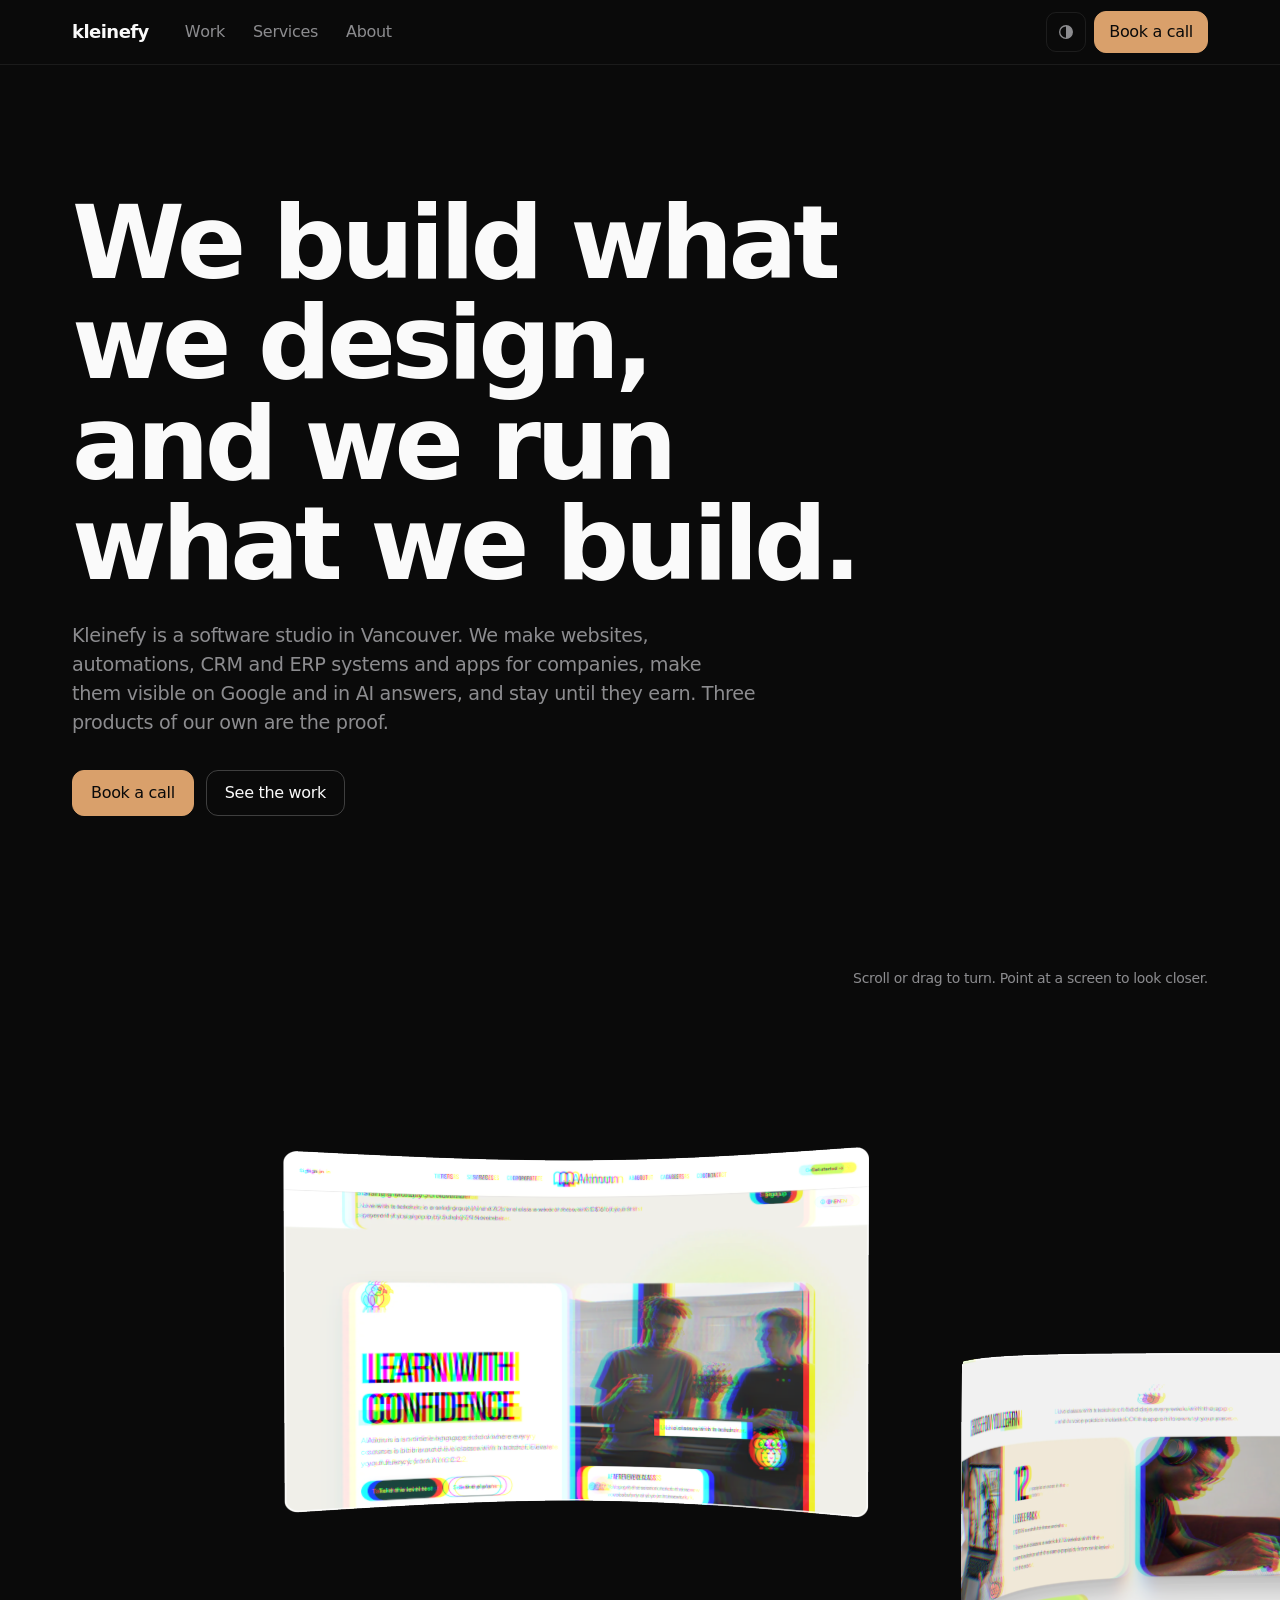
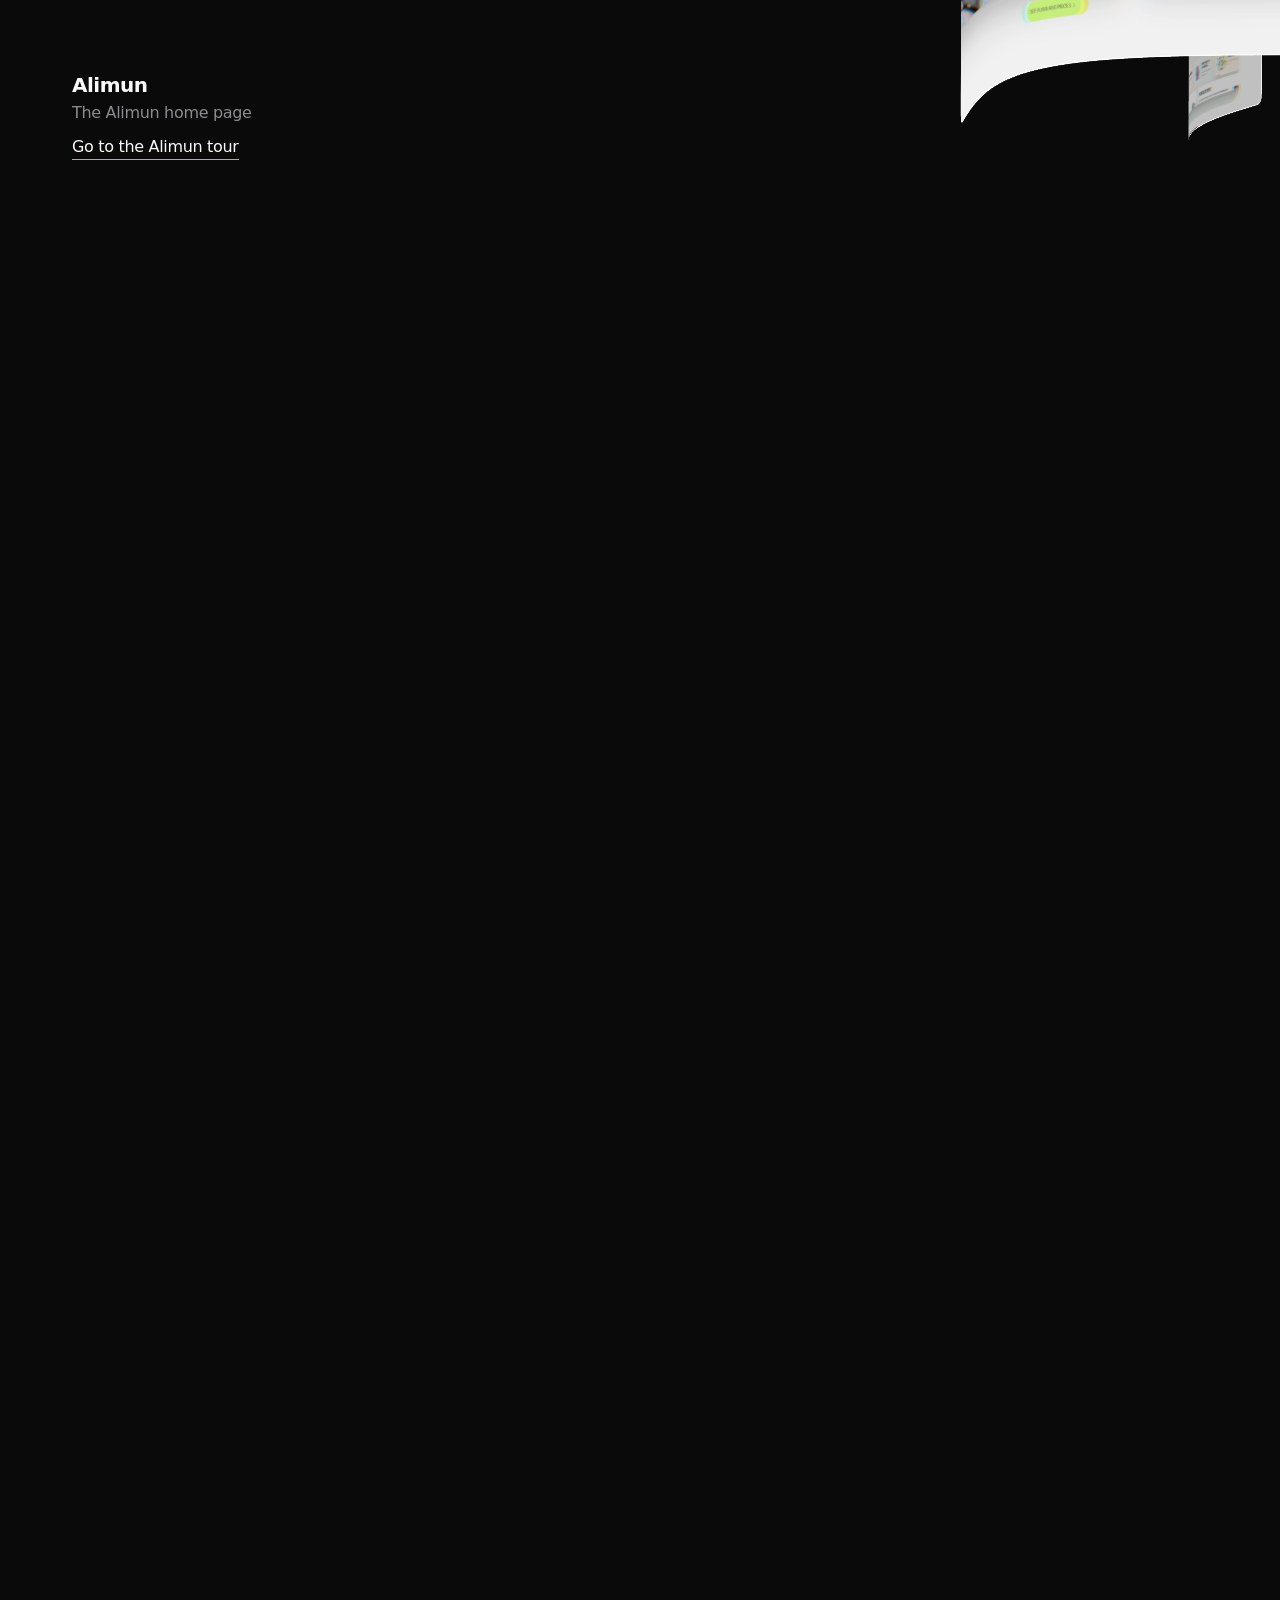
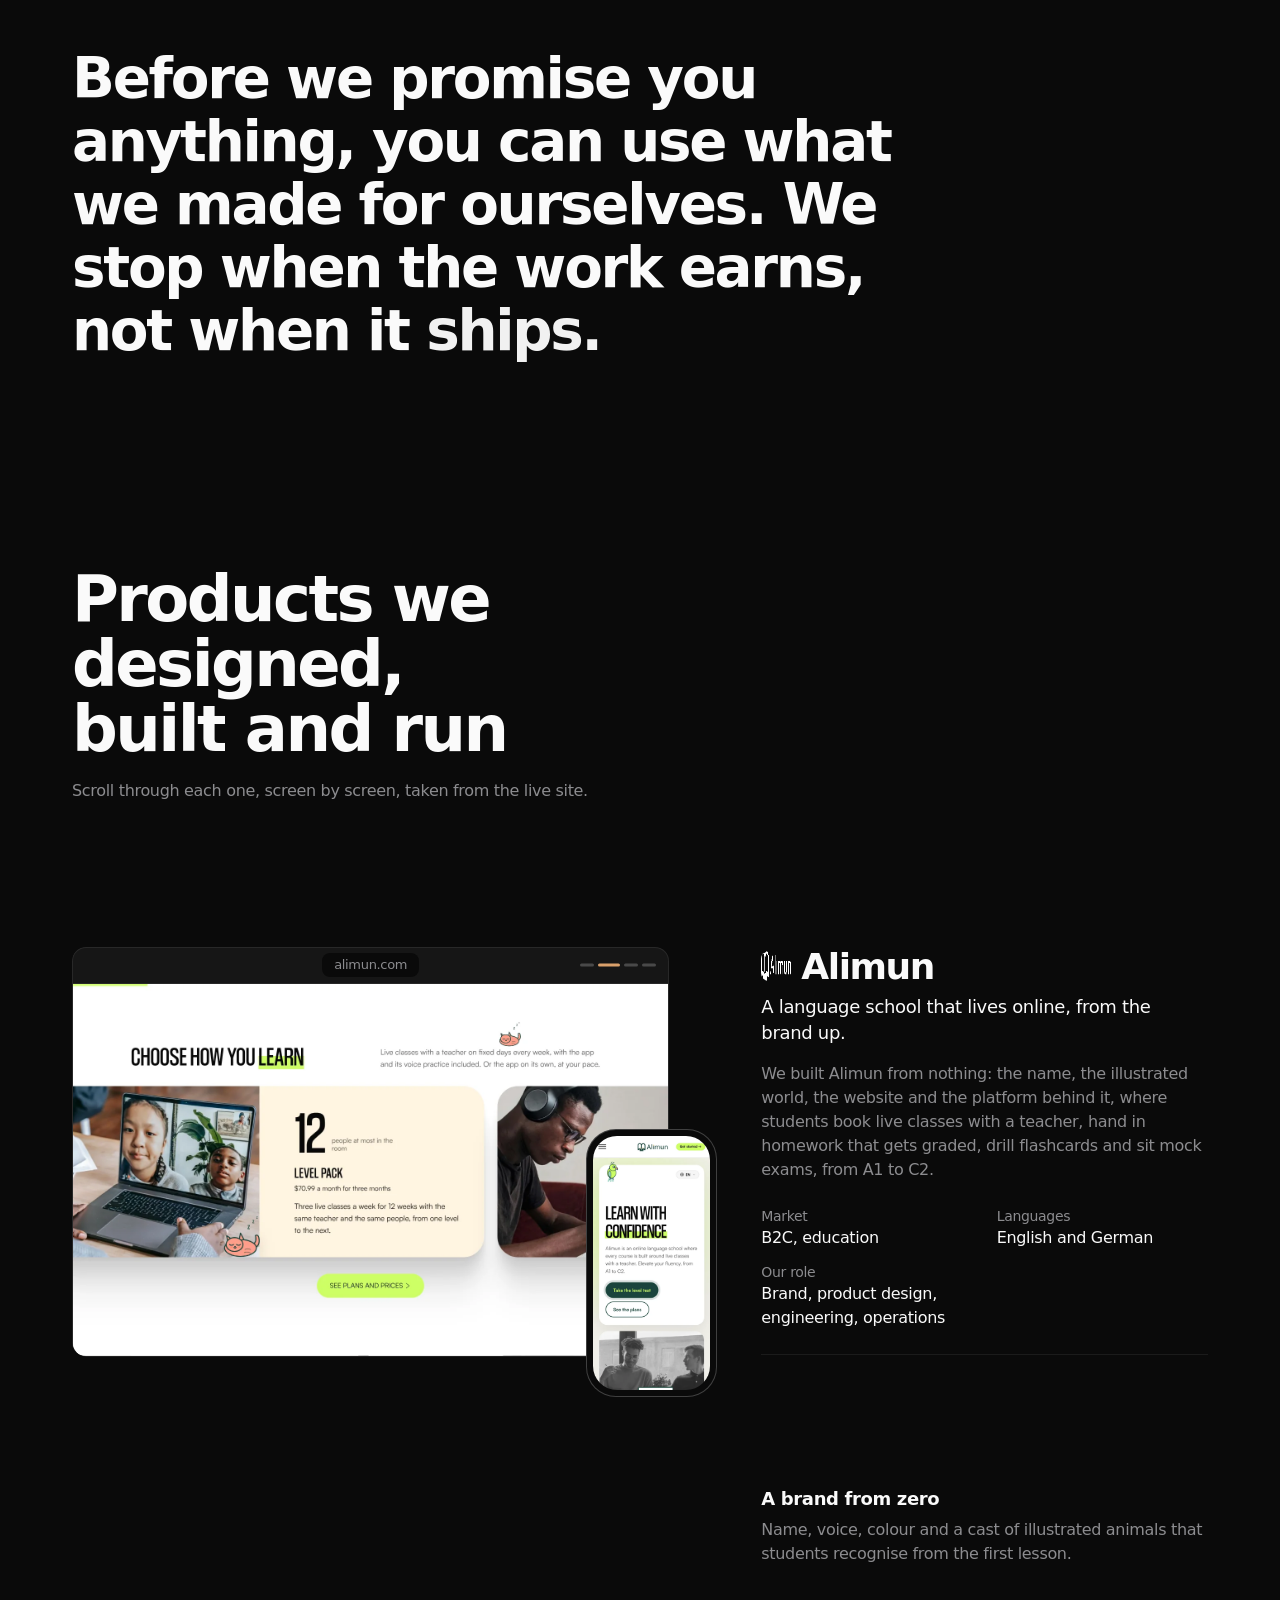
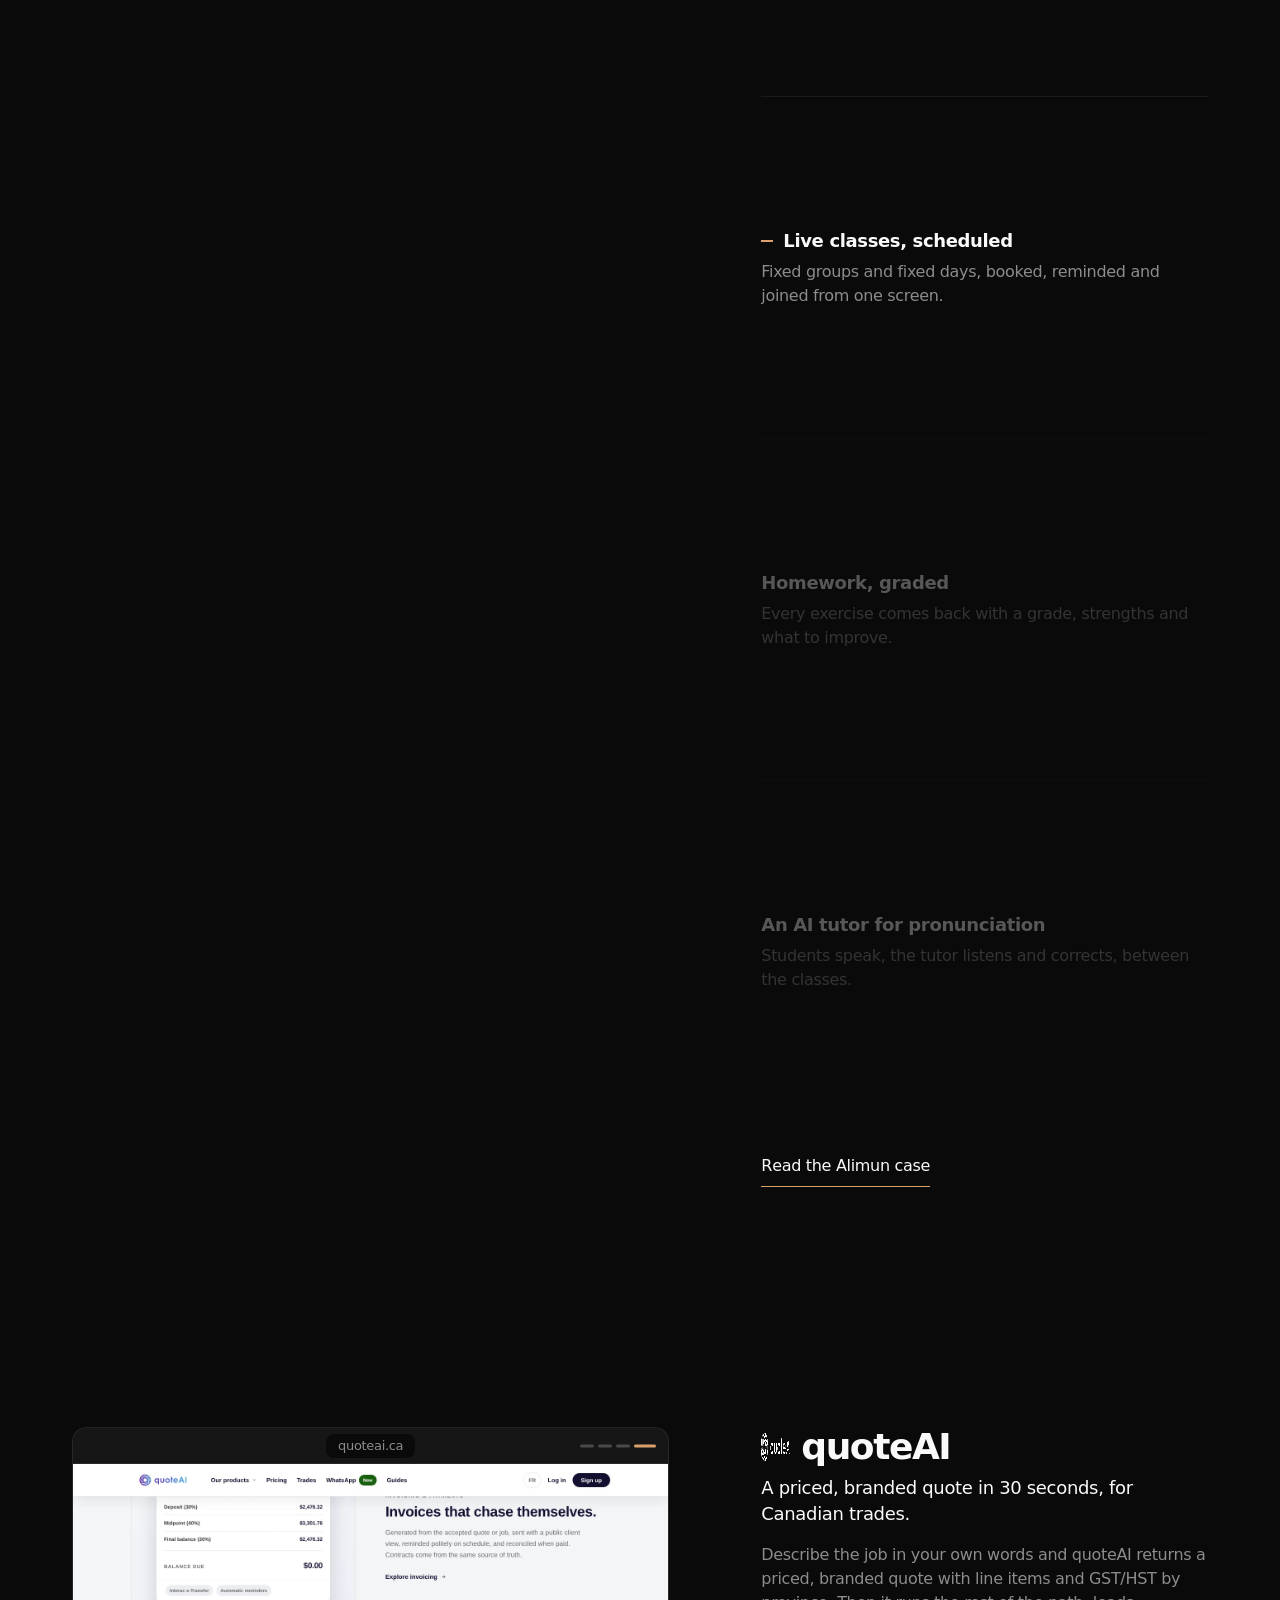
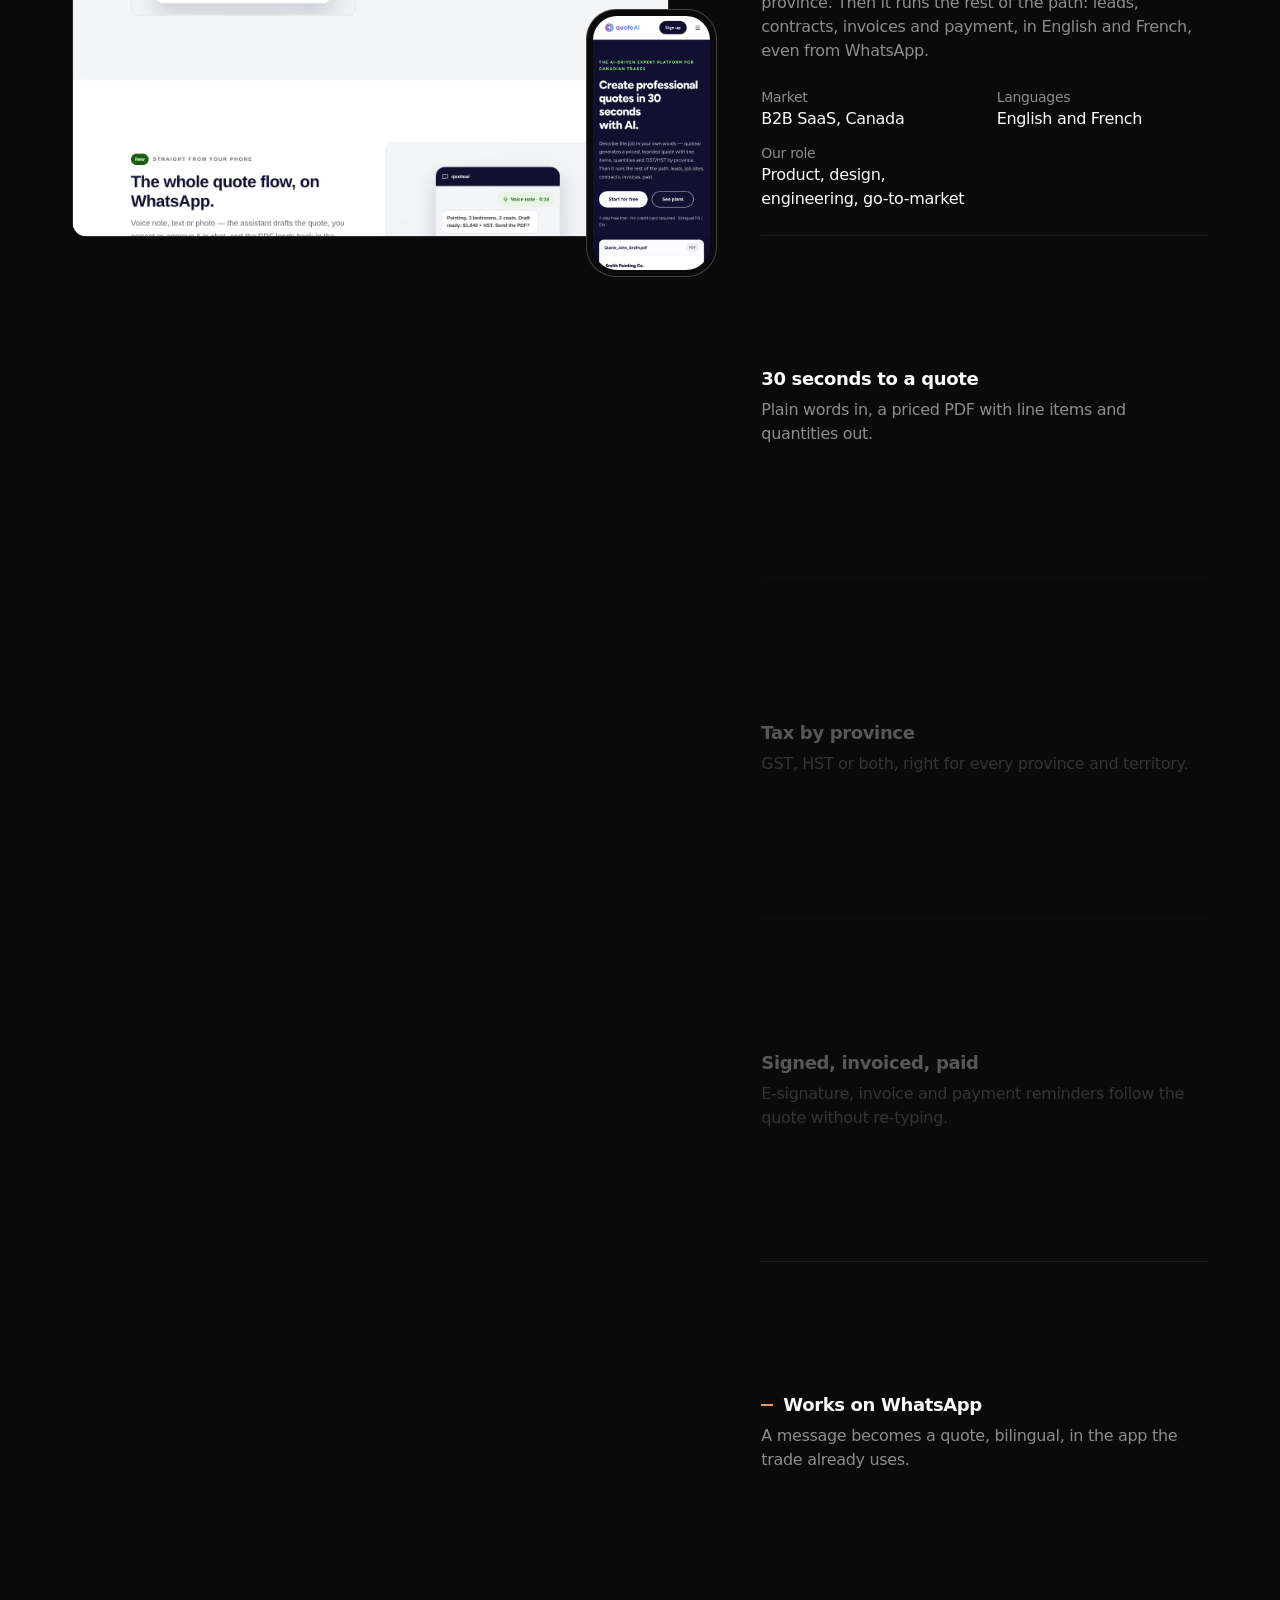
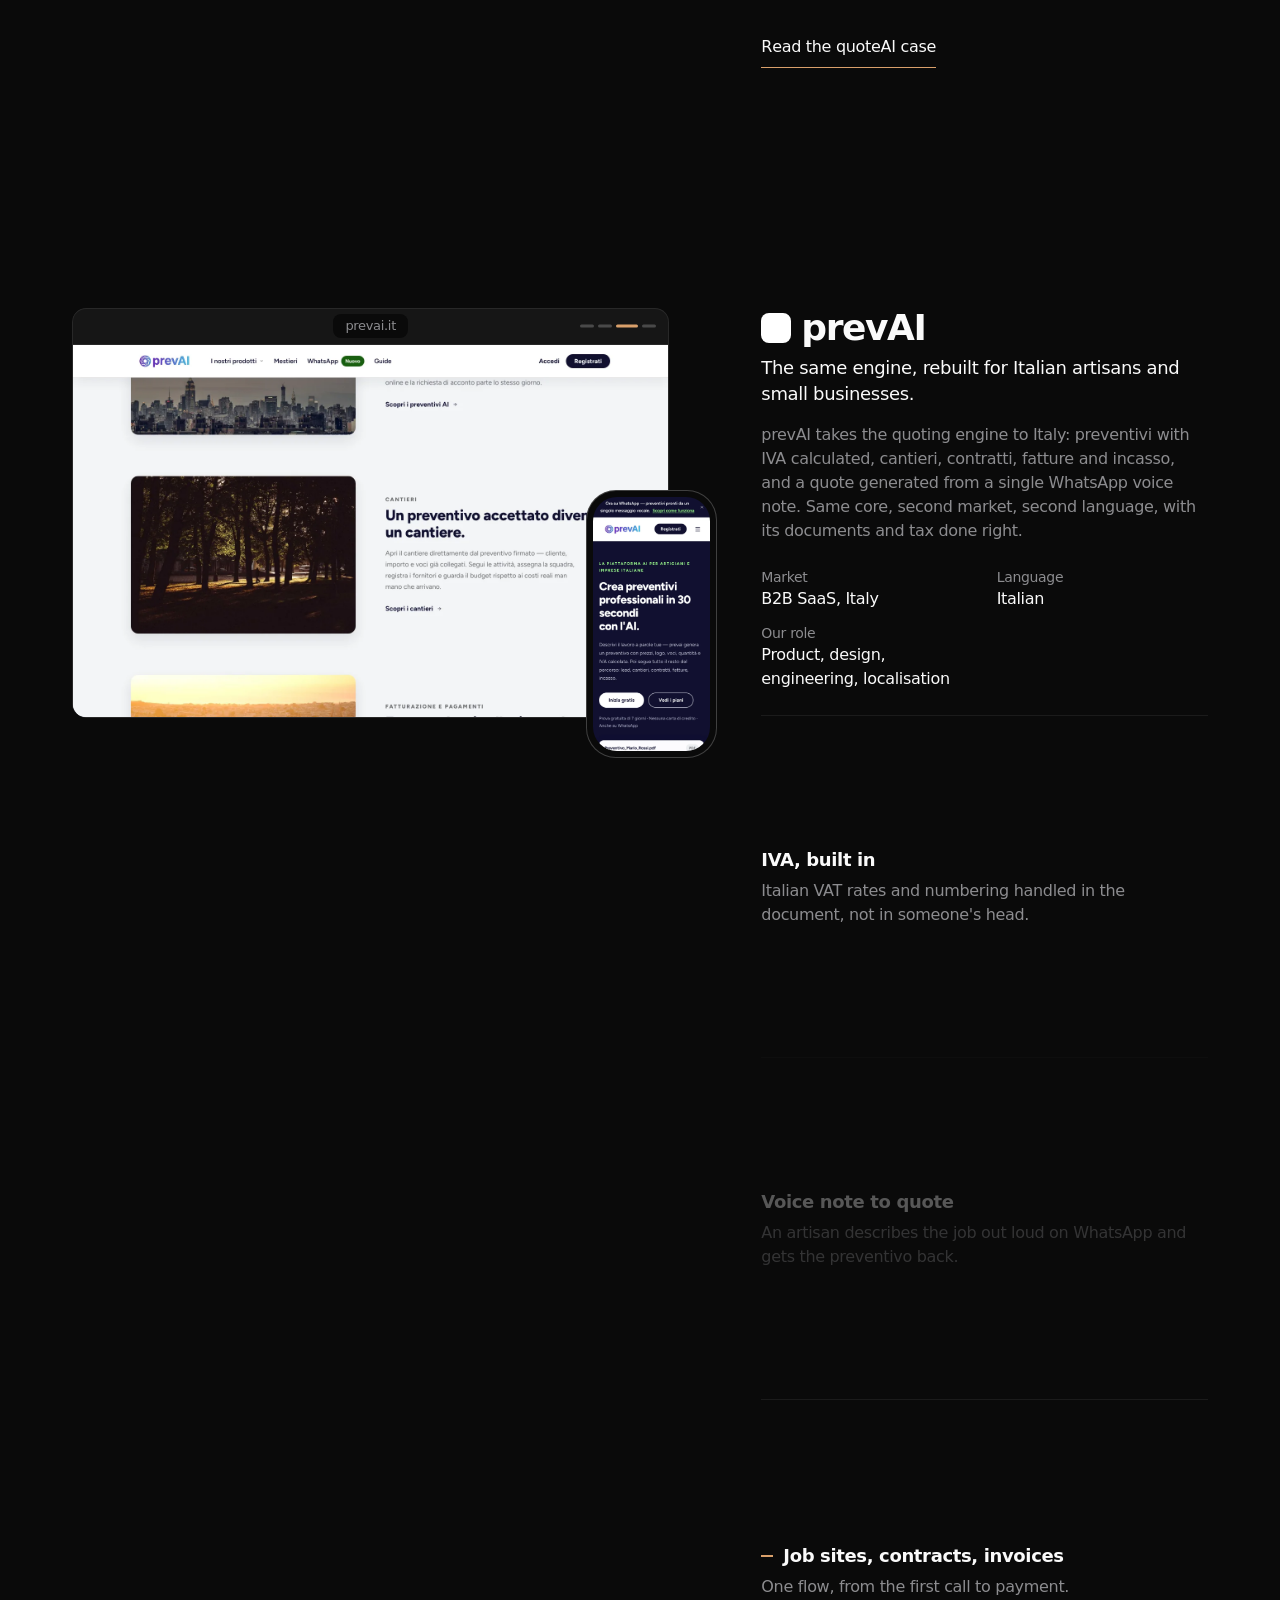
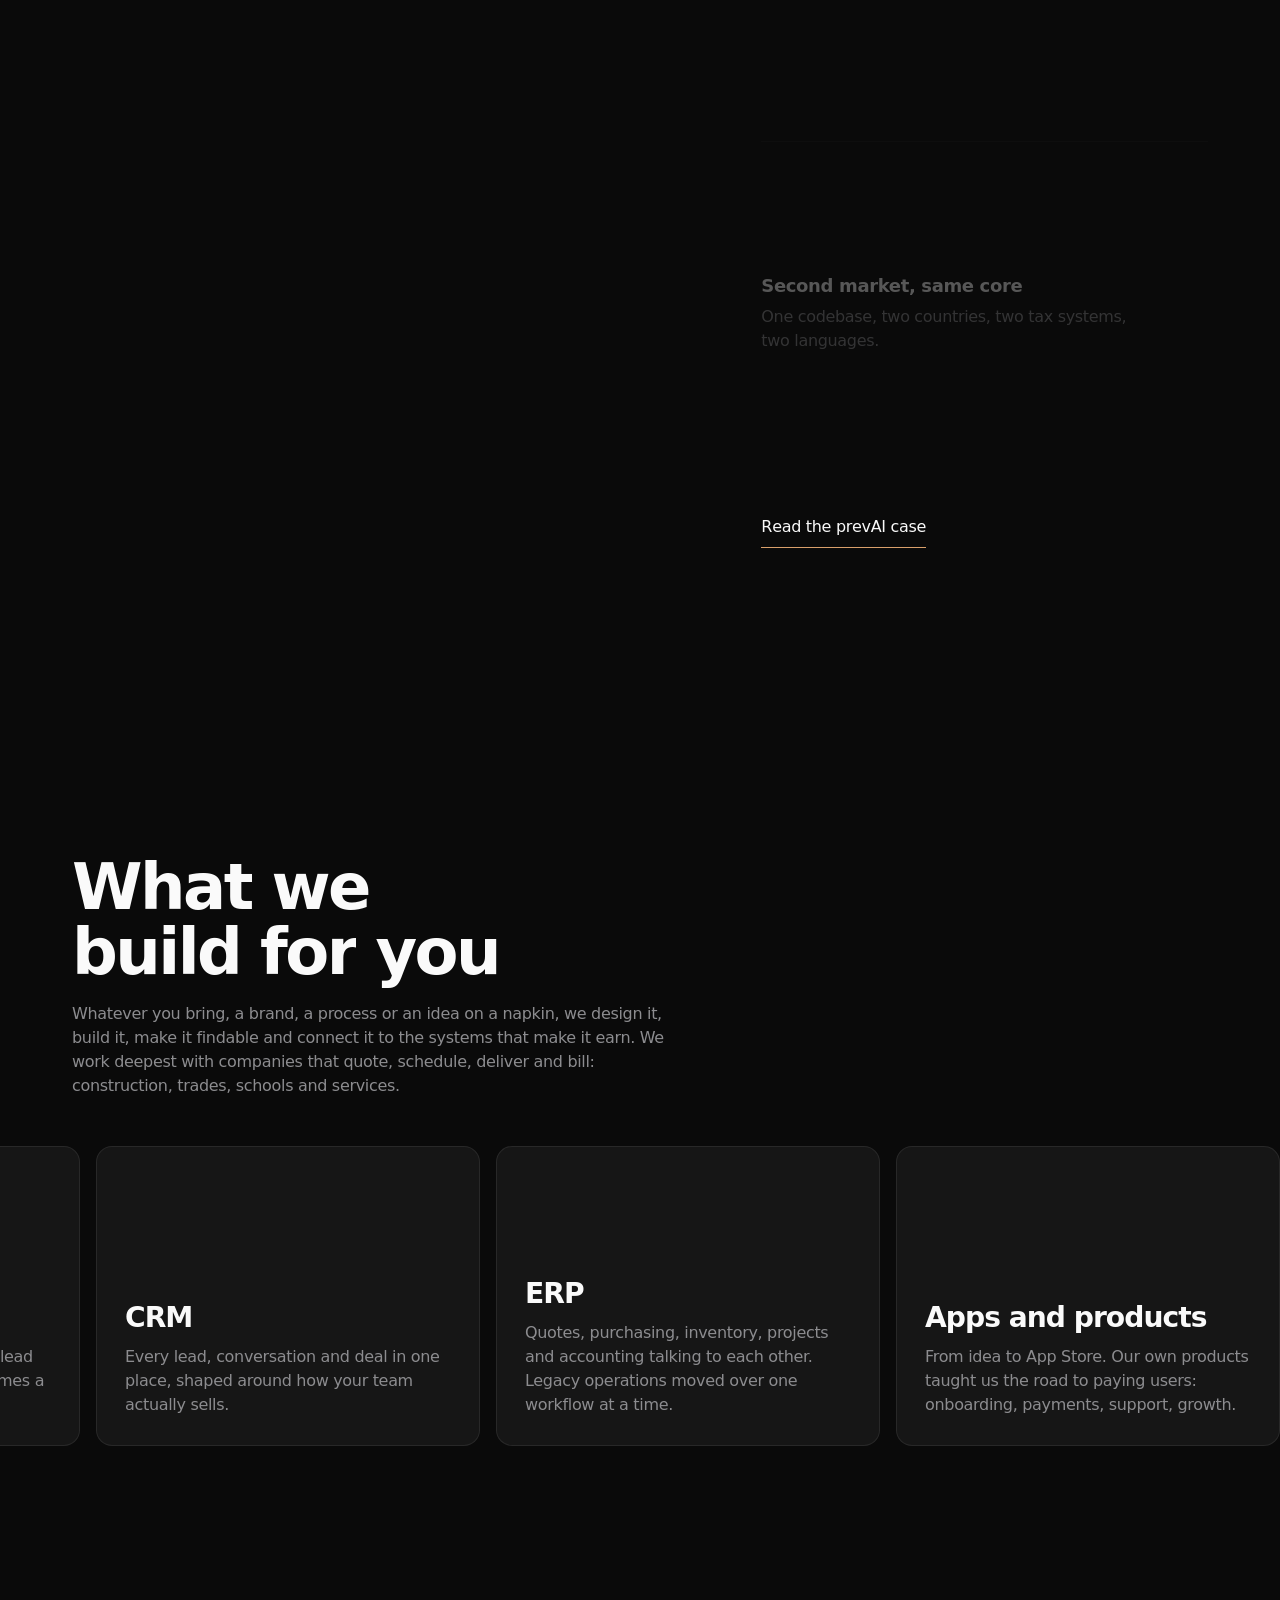
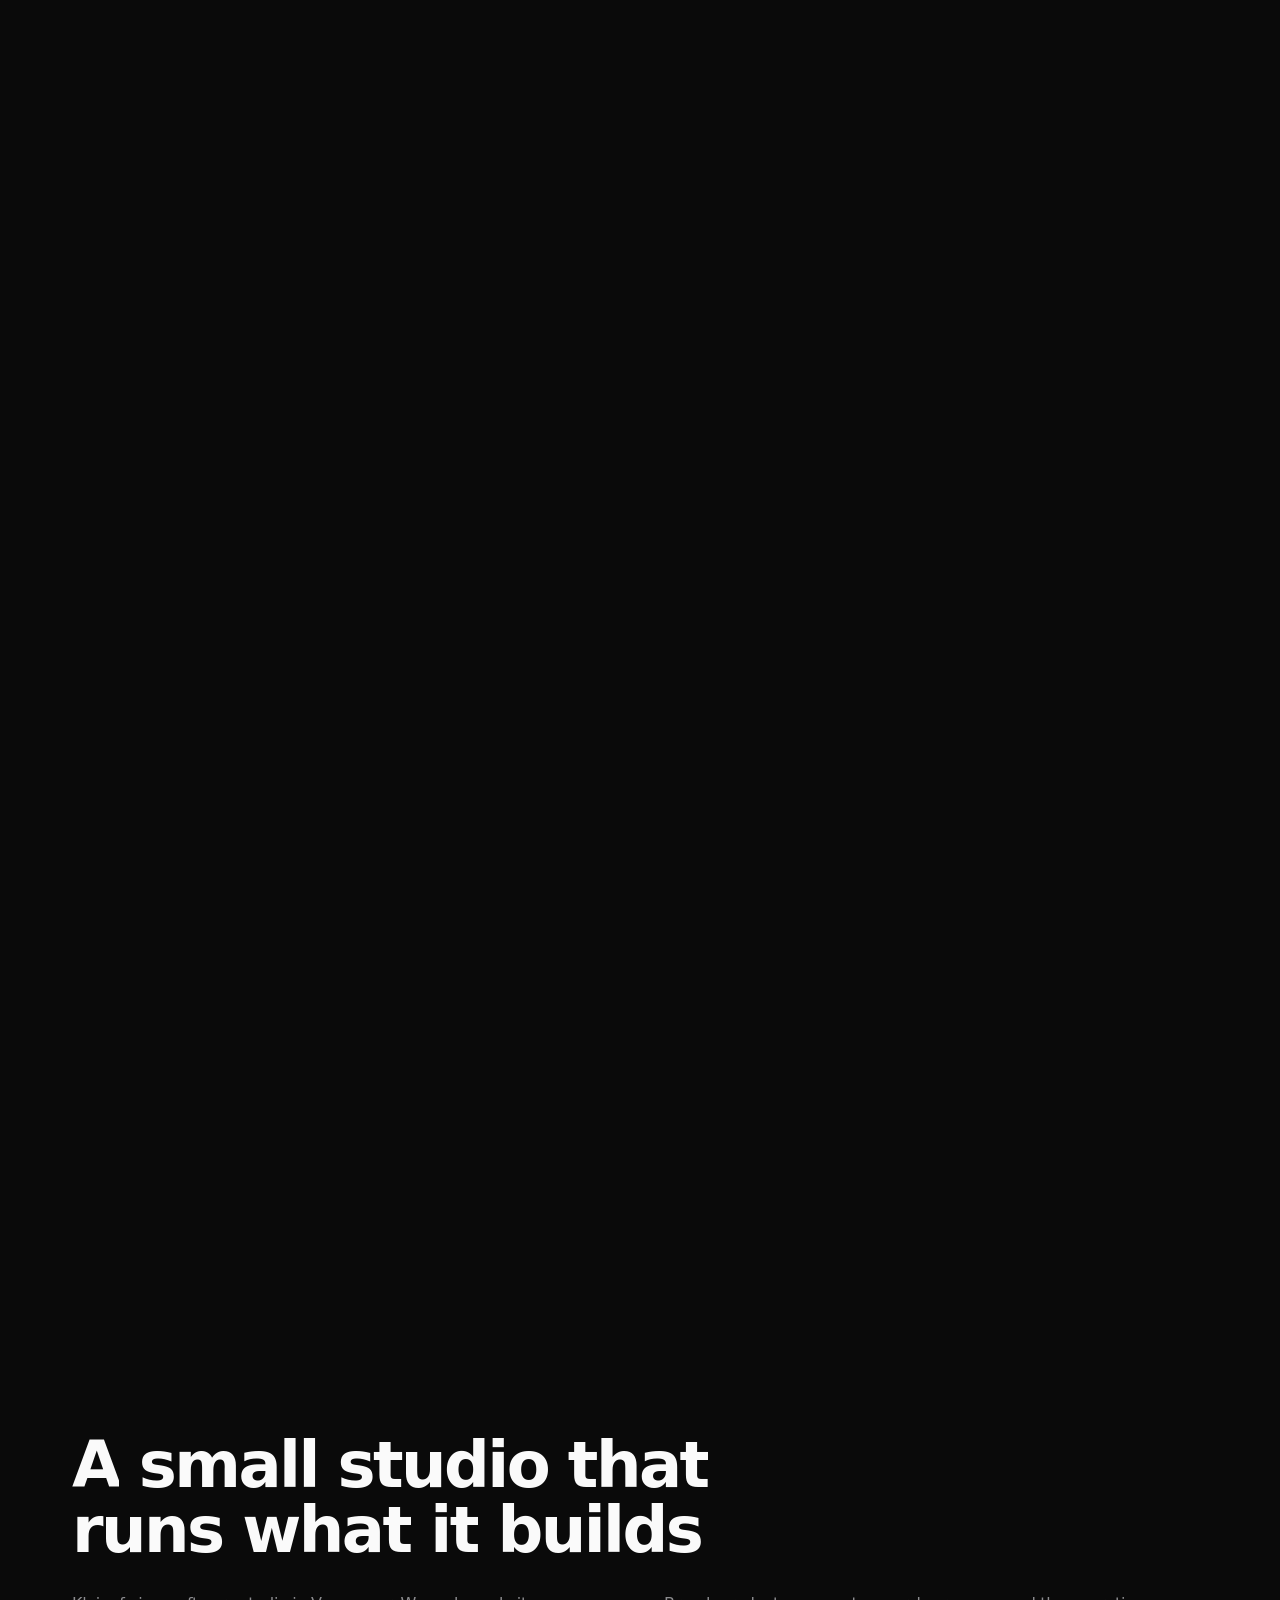
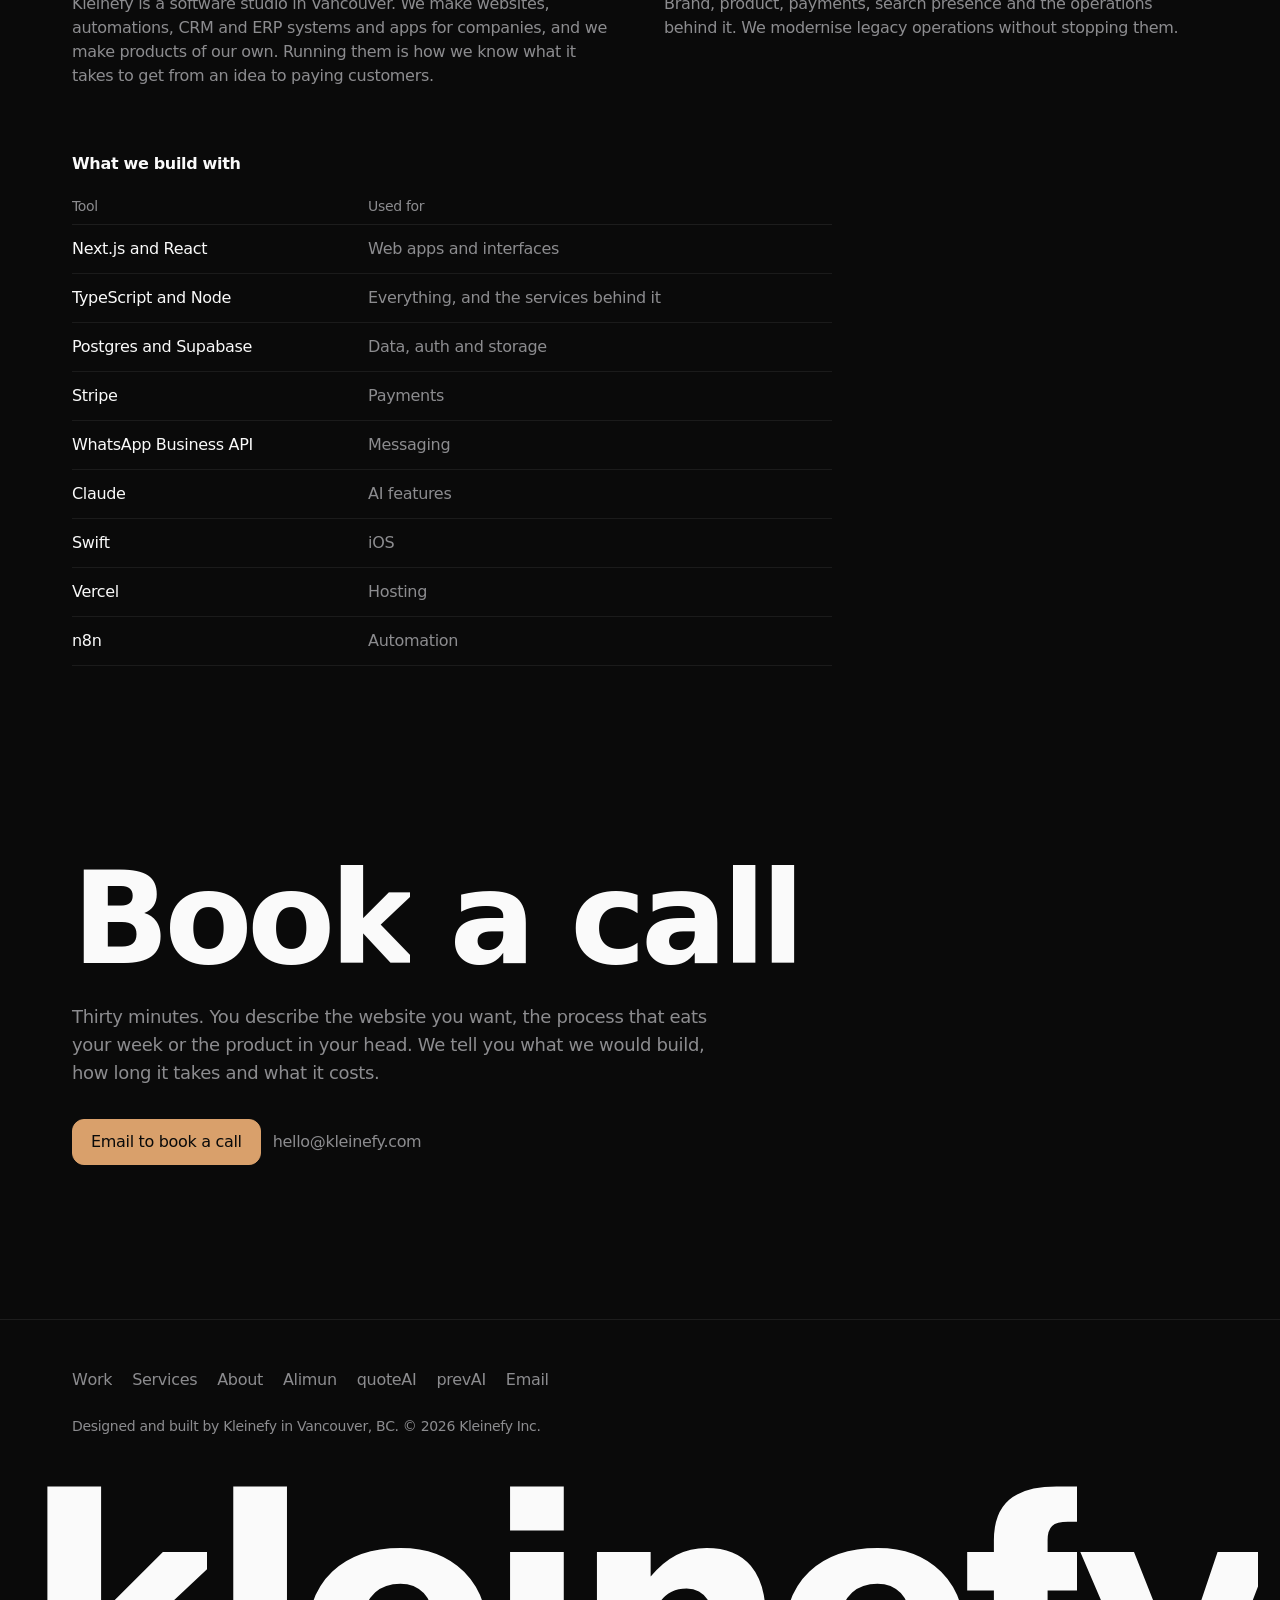
==== commit 1156805e: "Three.js allowed; WebGL helix of the twelve product screens CLAUDE.md now allows Three.js for WebGL " ====
--- a/draft/index.html
+++ b/draft/index.html
@@ -49,6 +49,9 @@
 
   <section class="expand" id="expand" aria-label="Our three products">
     <div class="expand-stage">
+      <canvas class="helix" id="helix" aria-hidden="true"></canvas>
+      <p class="helix-hint" aria-hidden="true">Scroll or drag to turn. Point at a screen to look closer.</p>
+      <p class="helix-cap" id="helixCap"><b></b><span></span><a href="#work">Go to the tours</a></p>
       <div class="deck-wrap" id="deckWrap">
       <div class="deck" id="deck">
         <a class="dcard c-left" href="#alimun" aria-label="Alimun, an online language school">
@@ -267,5 +270,6 @@
 </footer>
 
 <script src="draft.js" defer></script>
+<script type="module" src="scene.js"></script>
 </body>
 </html>
--- a/draft/draft.css
+++ b/draft/draft.css
@@ -102,6 +102,24 @@
 .motion .c-mid{animation-delay:.5s}.motion .c-left{animation-delay:.6s}.motion .c-right{animation-delay:.66s}
 @keyframes deal{from{opacity:0;translate:0 100px}to{translate:0 0}}
 
+/* WebGL helix: replaces the deck once WebGL starts; the deck stays as the fallback */
+.helix,.helix-hint,.helix-cap{display:none}
+.motion .expand.gl{height:420svh}
+.motion .expand.gl .expand-stage{position:sticky;top:0;height:100svh;padding:0}
+.motion .expand.gl .deck-wrap{display:none}
+.motion .expand.gl .helix{display:block;position:absolute;inset:0;width:100%;height:100%;touch-action:pan-y;cursor:grab}
+.motion .expand.gl .helix-hint{display:block;position:absolute;top:calc(80px + env(safe-area-inset-top,0px));right:max(16px,calc((100vw - 1200px)/2 + 32px));margin:0;font-size:14px;line-height:20px;color:var(--muted-fg);pointer-events:none}
+.motion .expand.gl .helix-cap{display:grid;gap:2px;position:absolute;left:max(16px,calc((100vw - 1200px)/2 + 32px));bottom:max(28px,env(safe-area-inset-bottom,0px));margin:0;max-width:min(520px,calc(100% - 32px));
+  opacity:0;transform:translateY(8px);transition:opacity .35s var(--out),transform .5s var(--expo)}
+.motion .expand.gl .helix-cap.on{opacity:1;transform:none}
+.helix-cap b{font-size:20px;line-height:28px;font-weight:600;letter-spacing:-.025em}
+.helix-cap span{color:var(--muted-fg)}
+.helix-cap a{justify-self:start;margin-top:8px;font-weight:500;border-bottom:1px solid var(--brass)}
+@media(max-width:640px){
+  .motion .expand.gl{height:340svh}
+  .motion .expand.gl .helix-hint{left:16px;right:auto;top:calc(76px + env(safe-area-inset-top,0px))}
+}
+
 /* statement: each word lights as the sentence passes through the reader's view */
 .say{padding-top:clamp(96px,14vw,200px);padding-bottom:clamp(64px,8vw,120px)}
 .lit{font-size:clamp(30px,4.4vw,60px);line-height:1.12;font-weight:600;letter-spacing:-.04em;max-width:22ch}
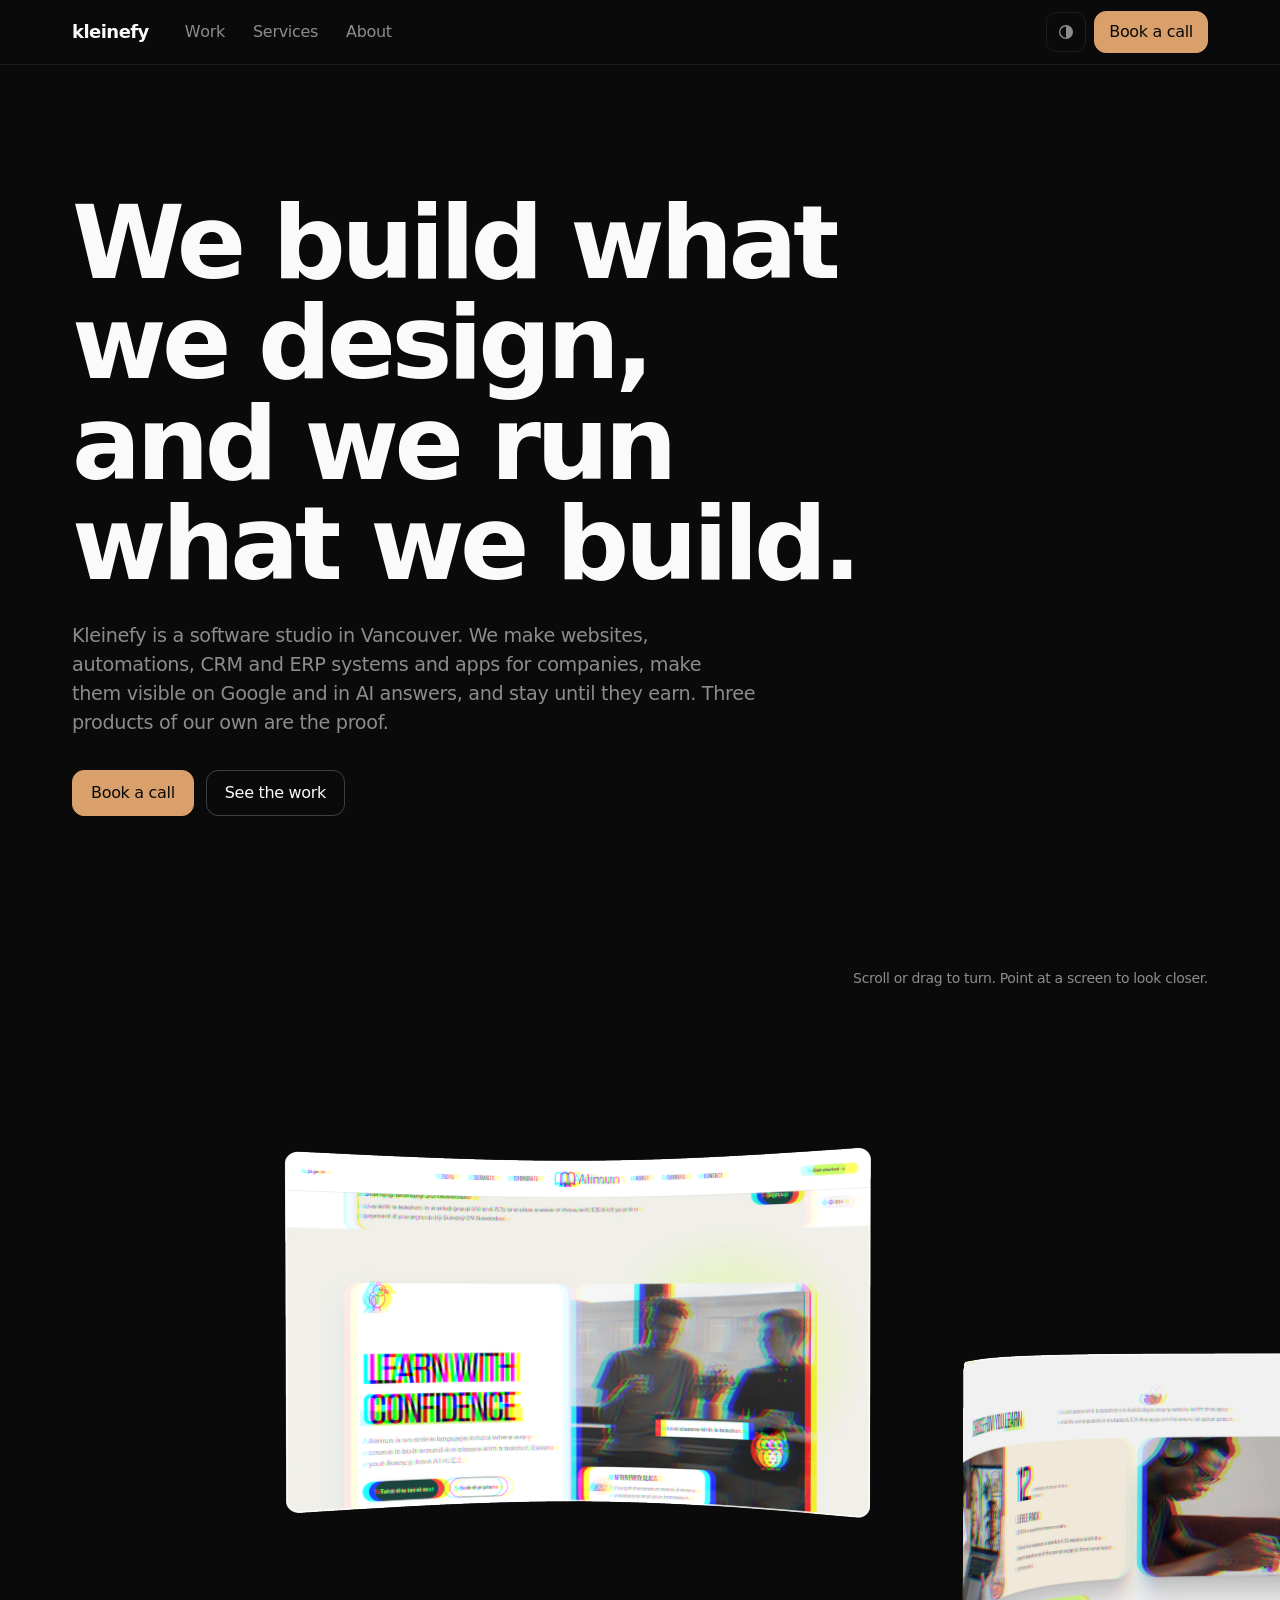
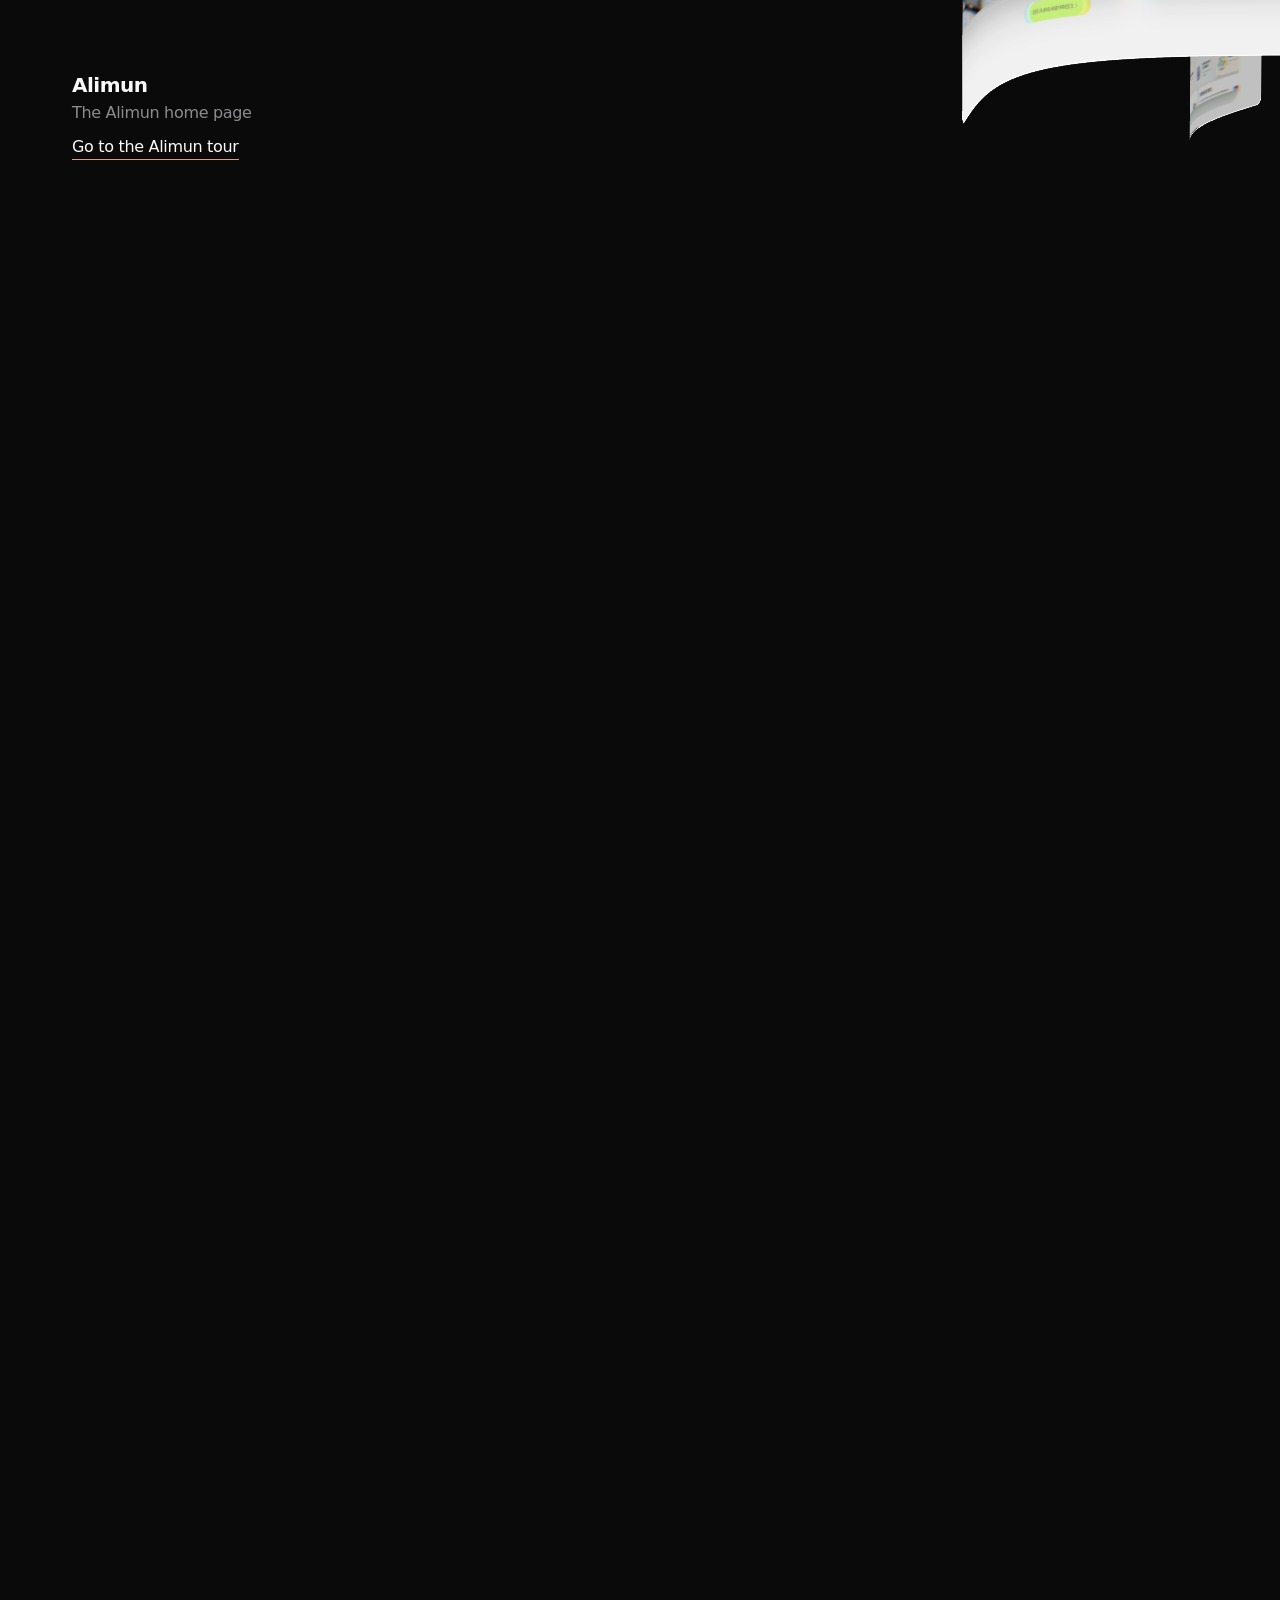
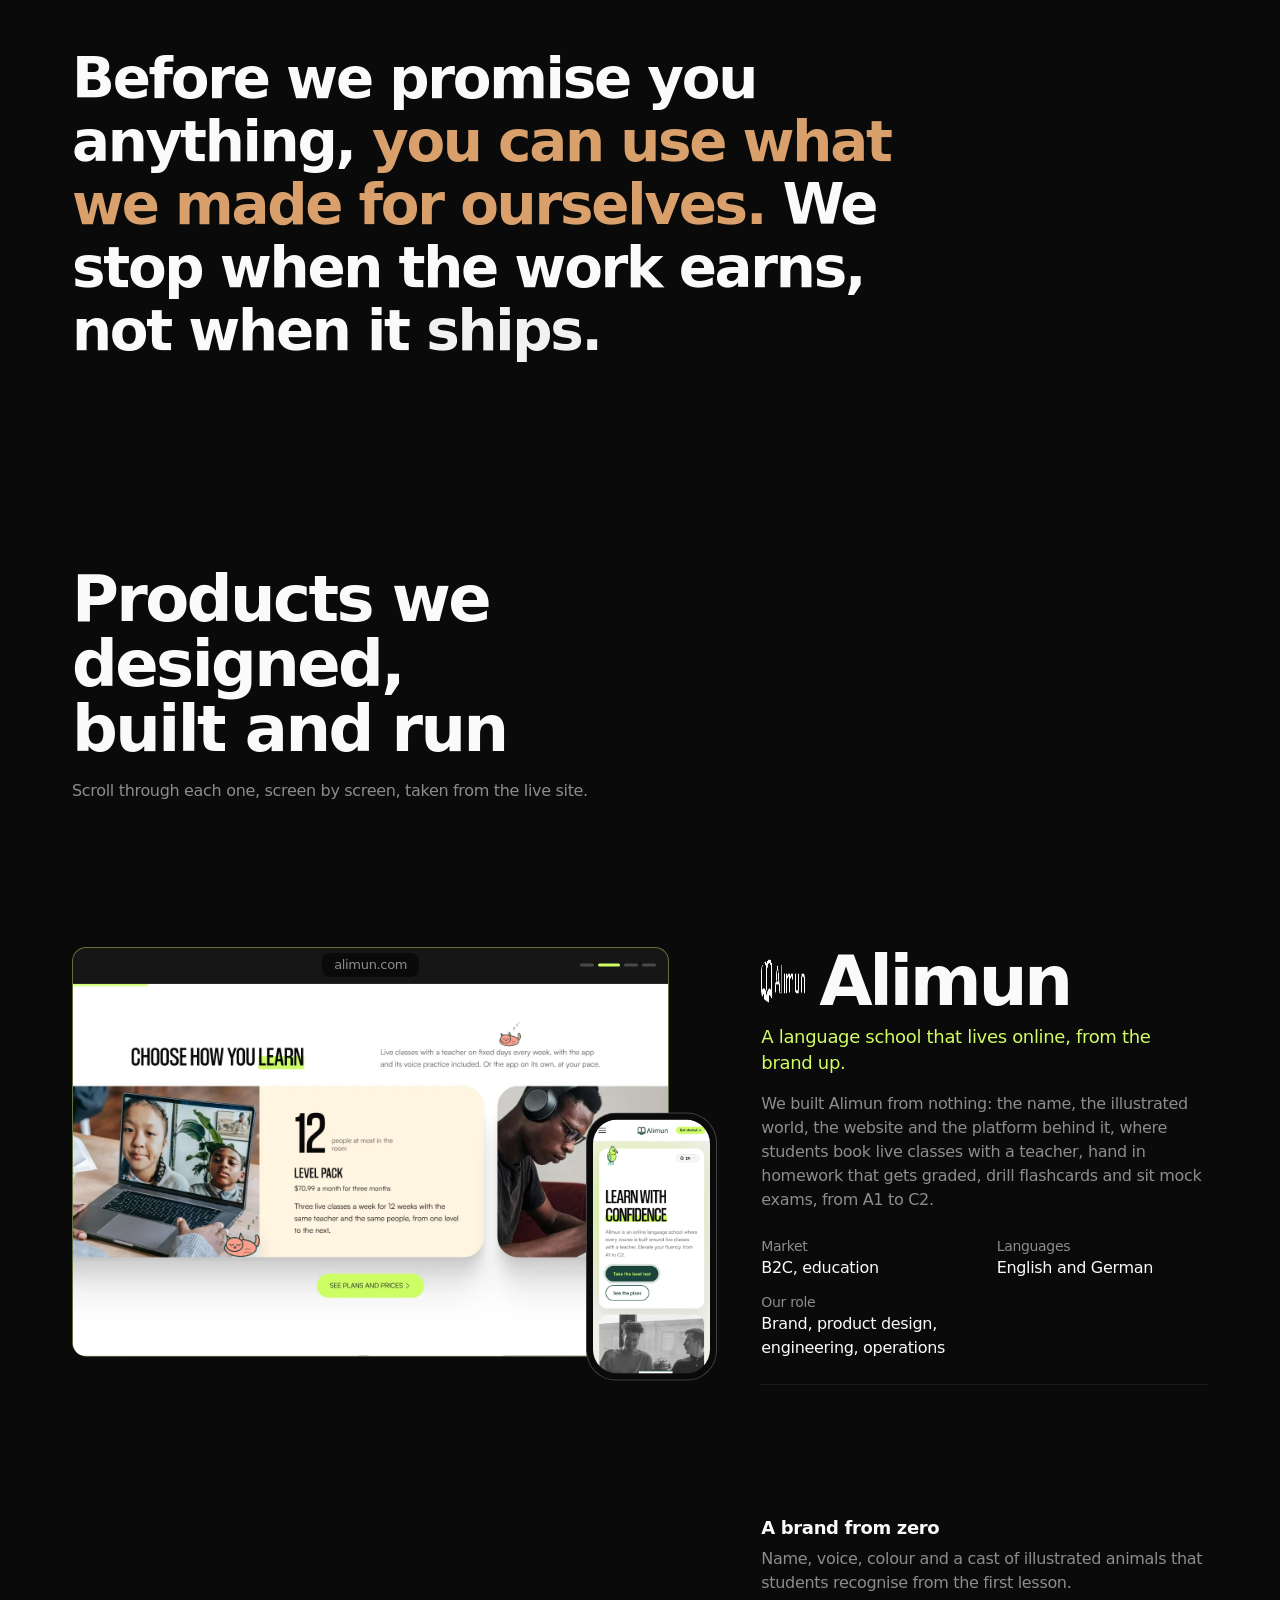
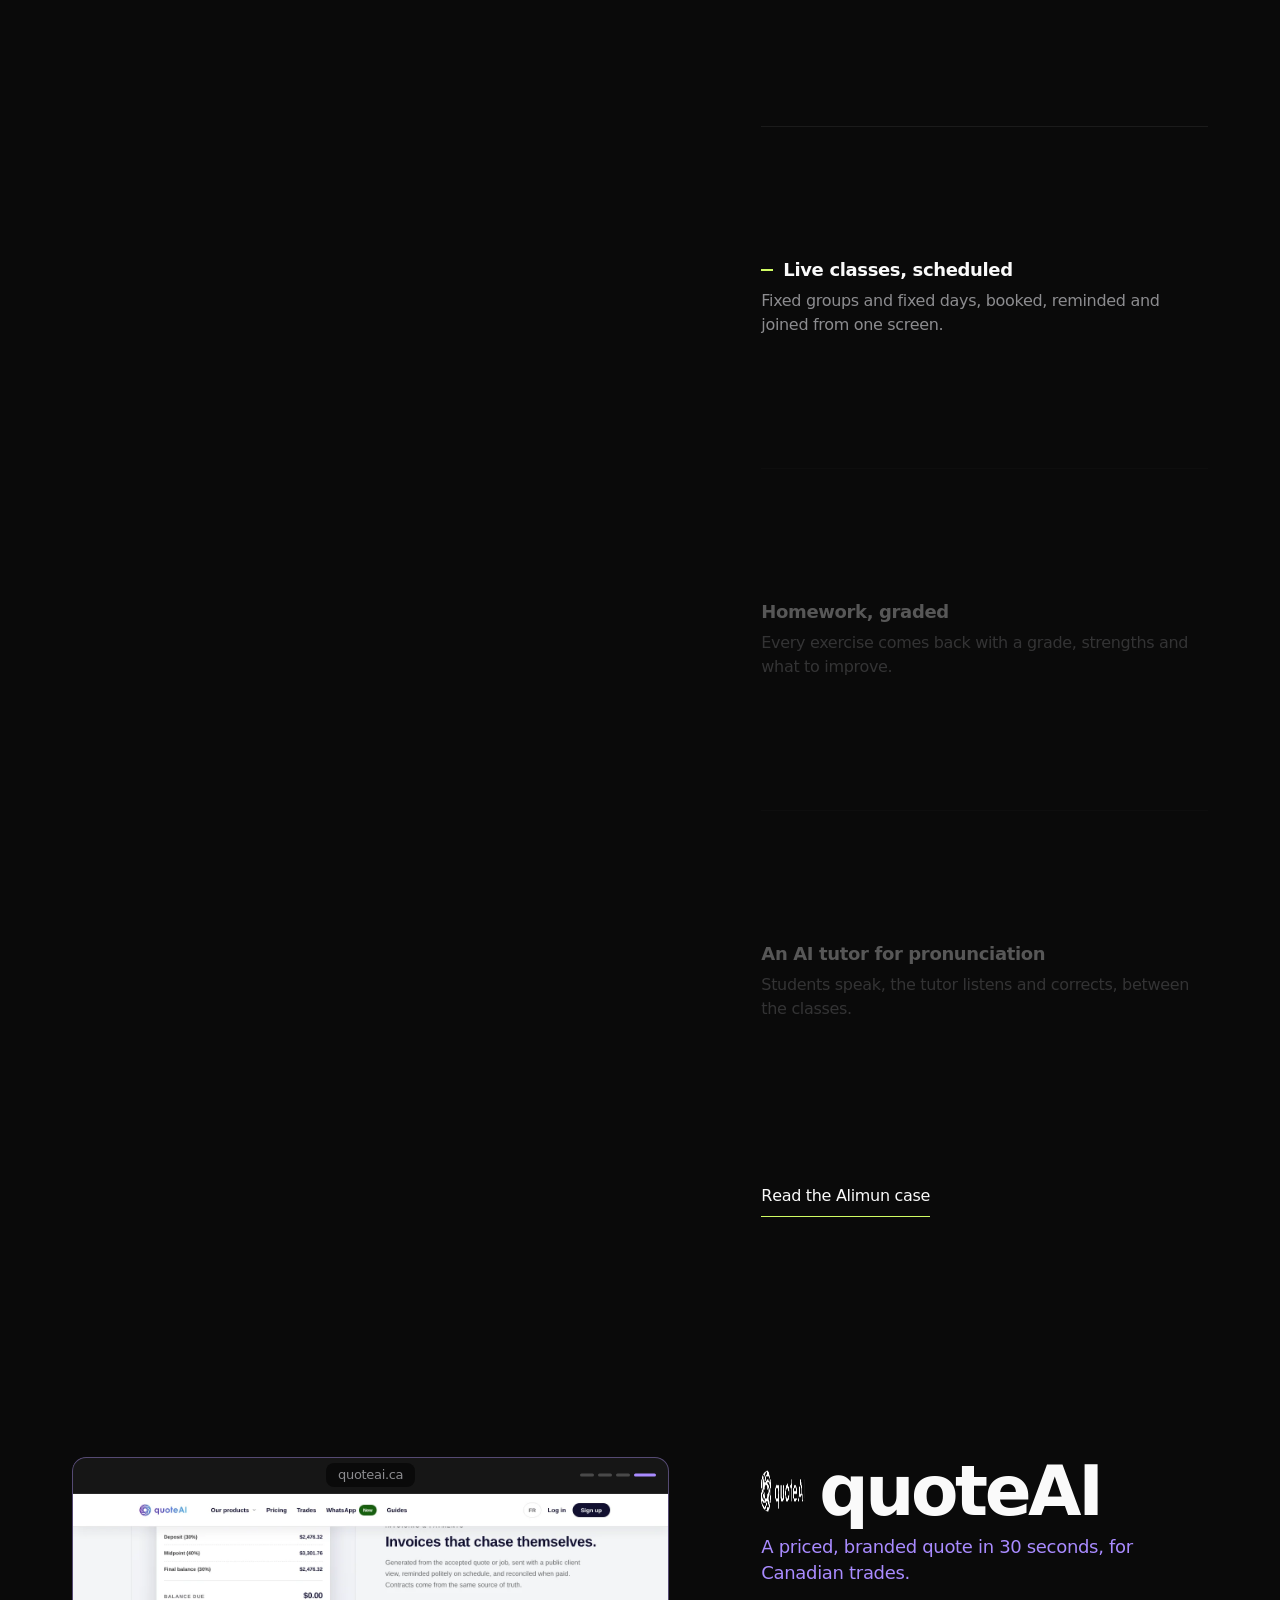
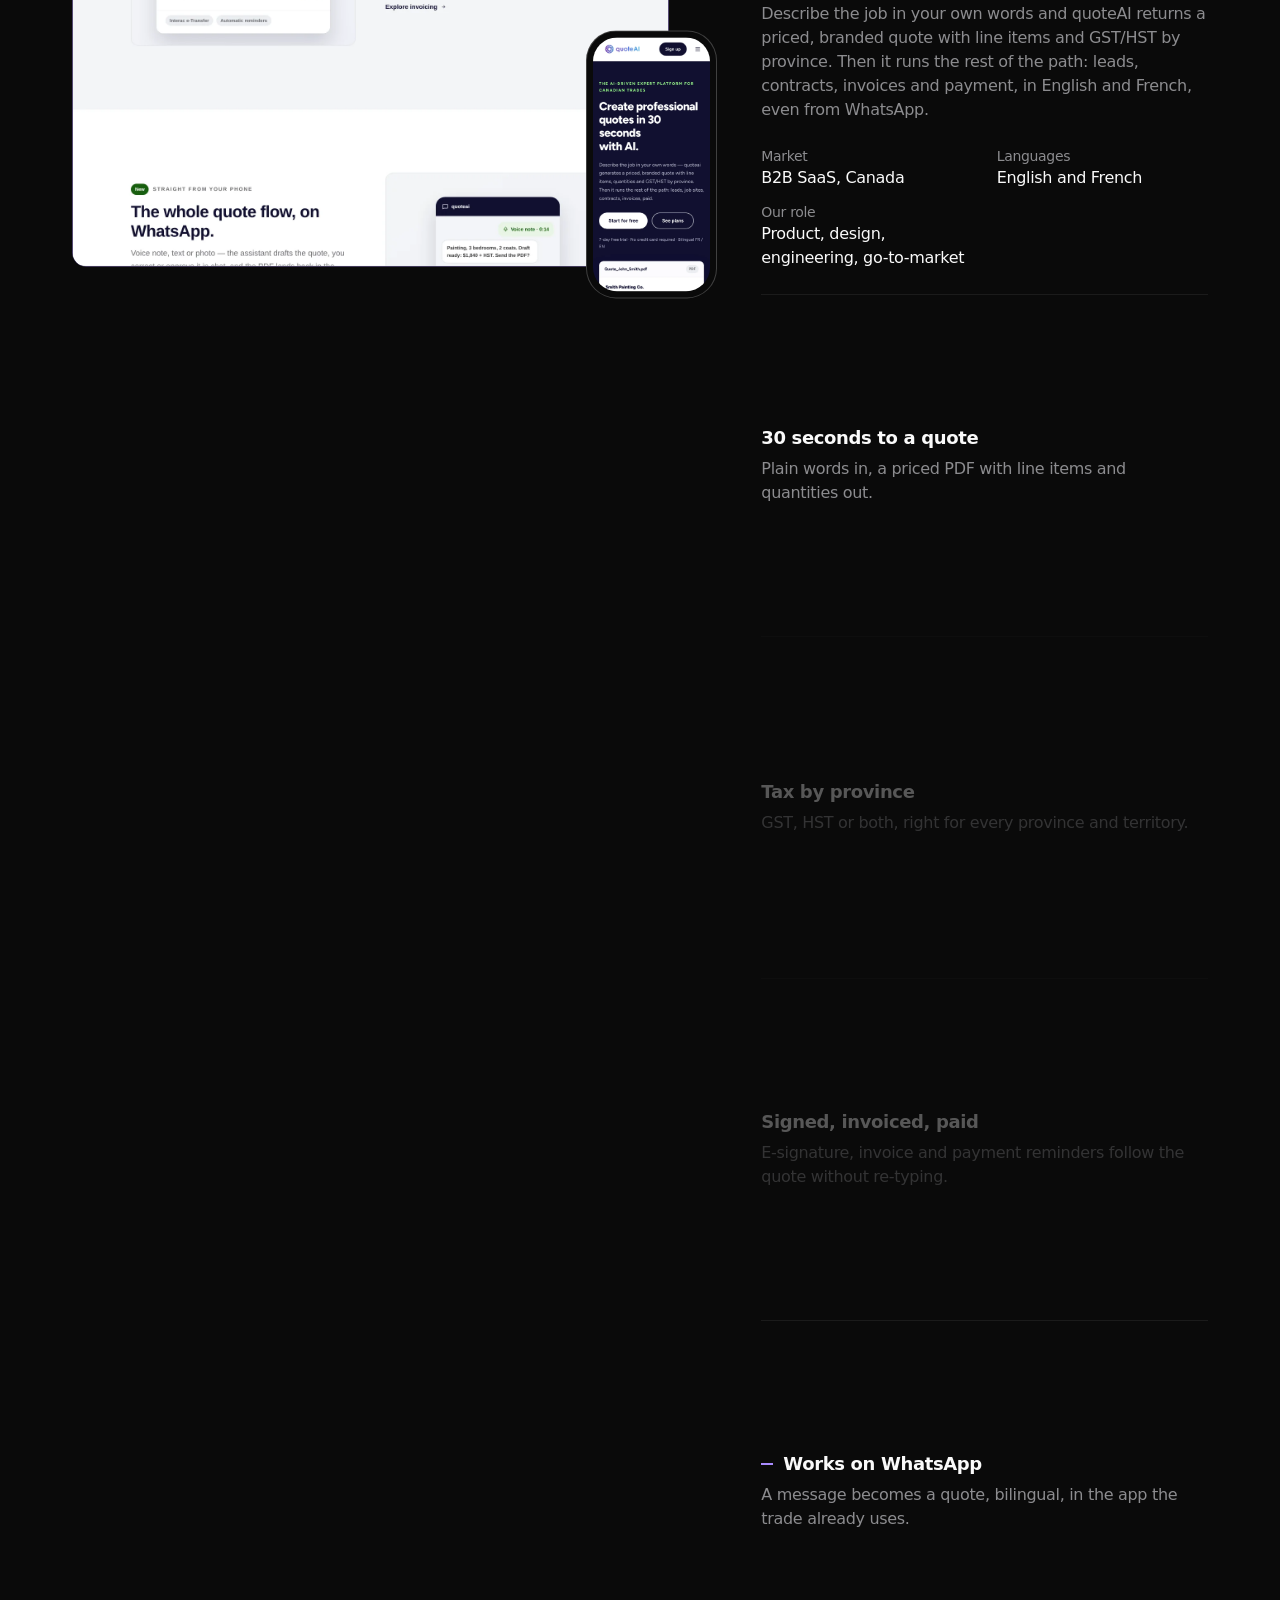
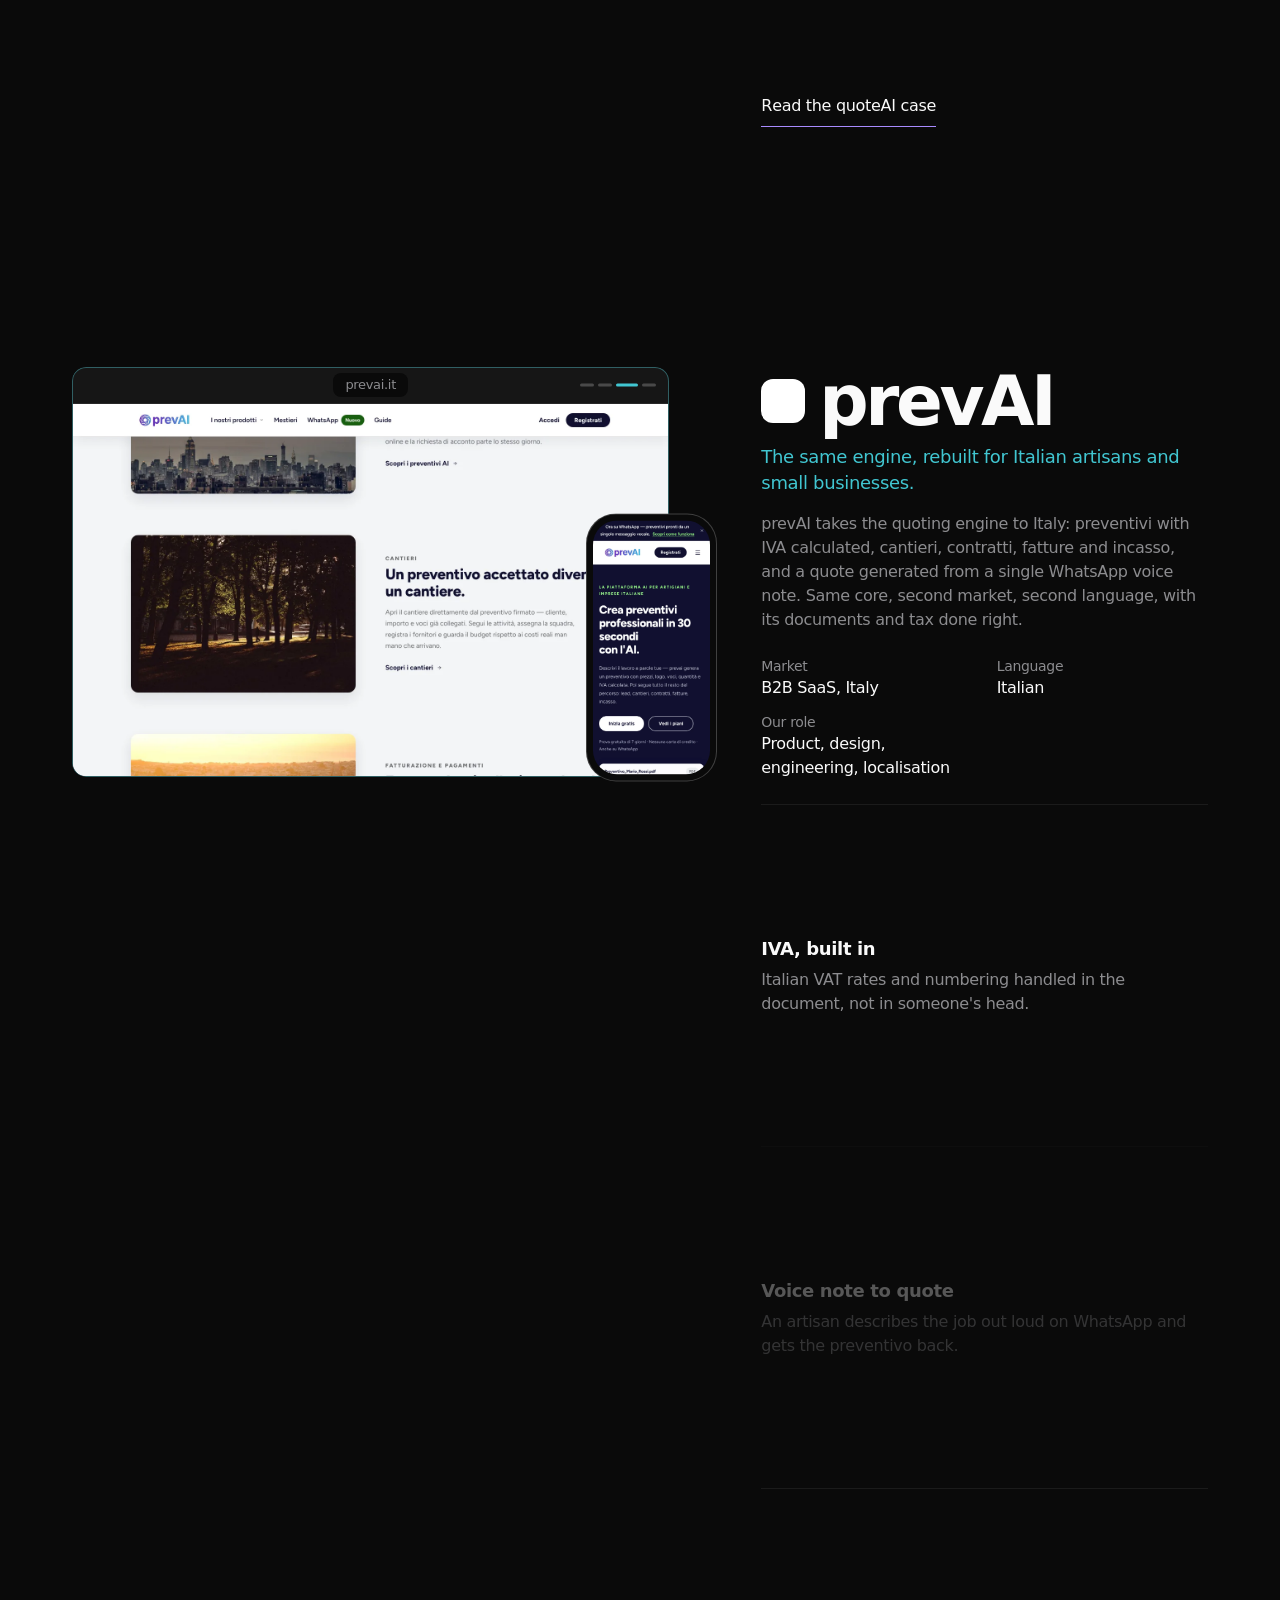
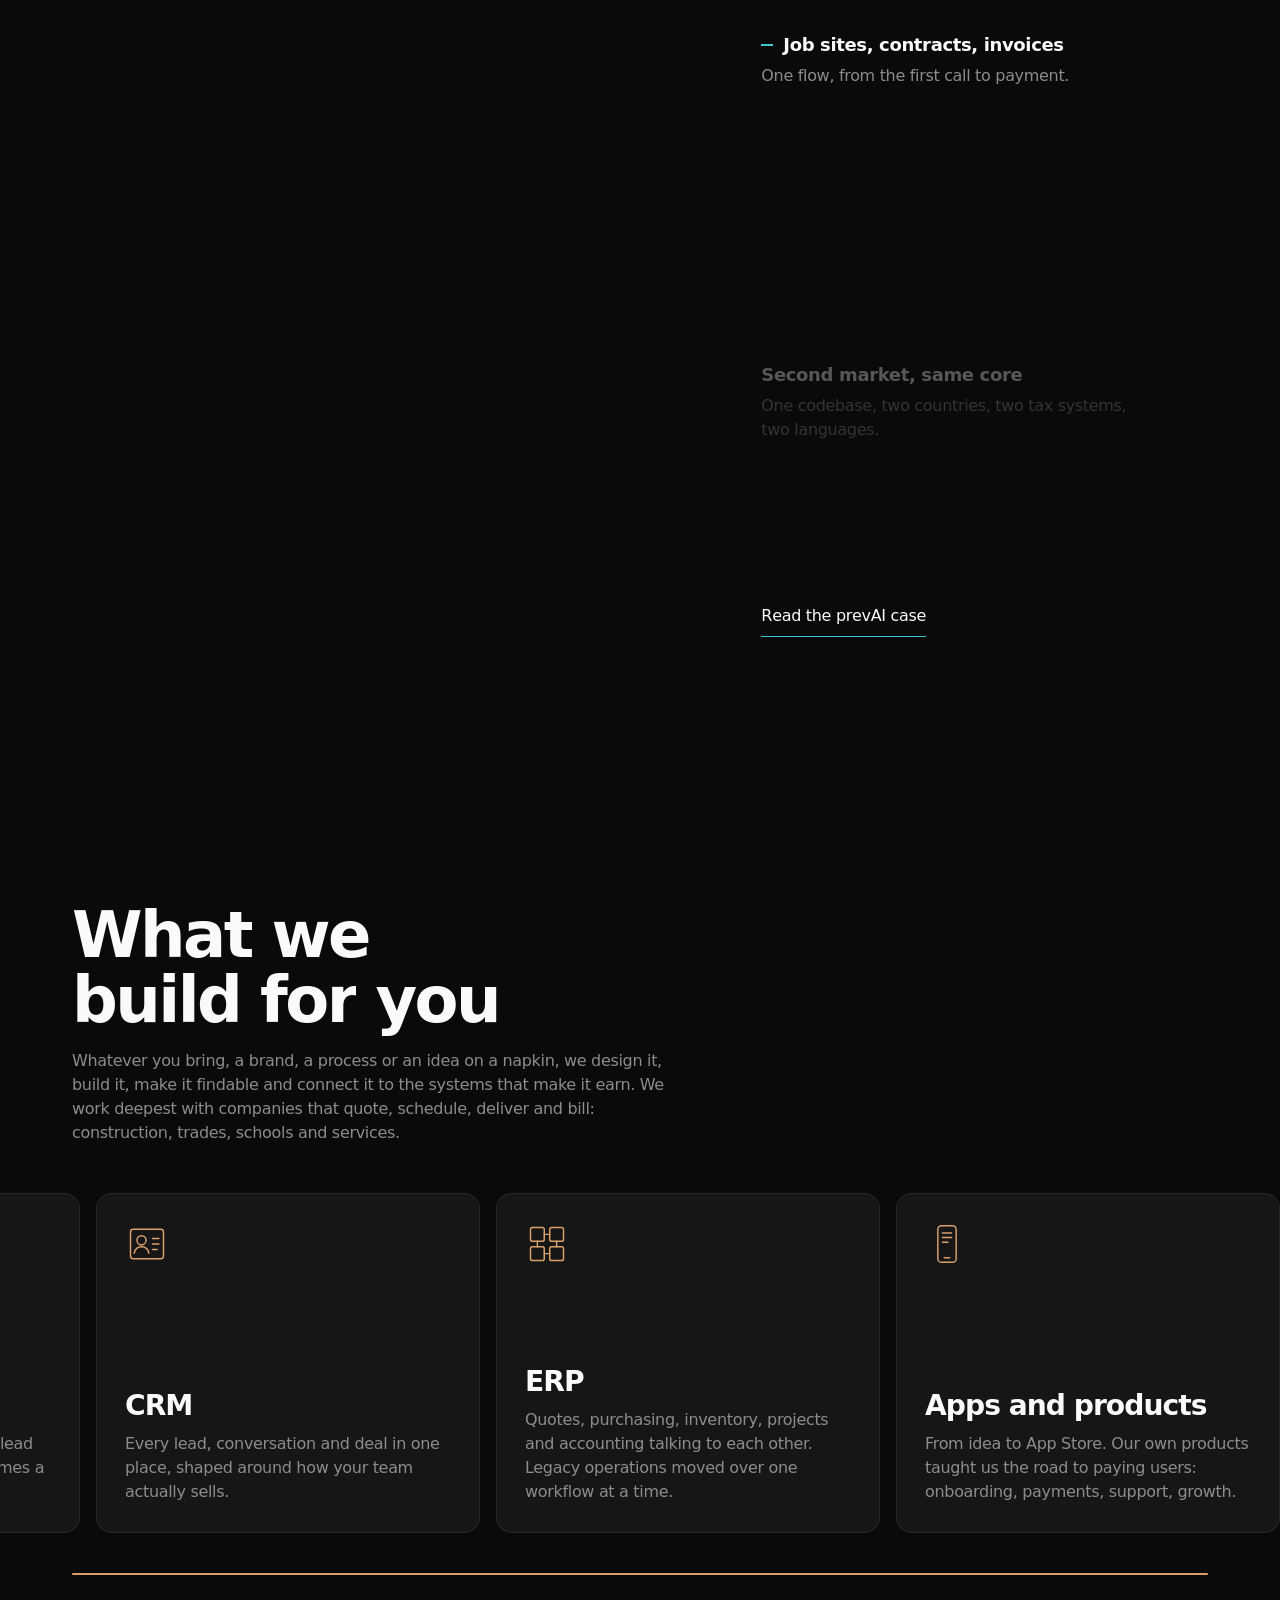
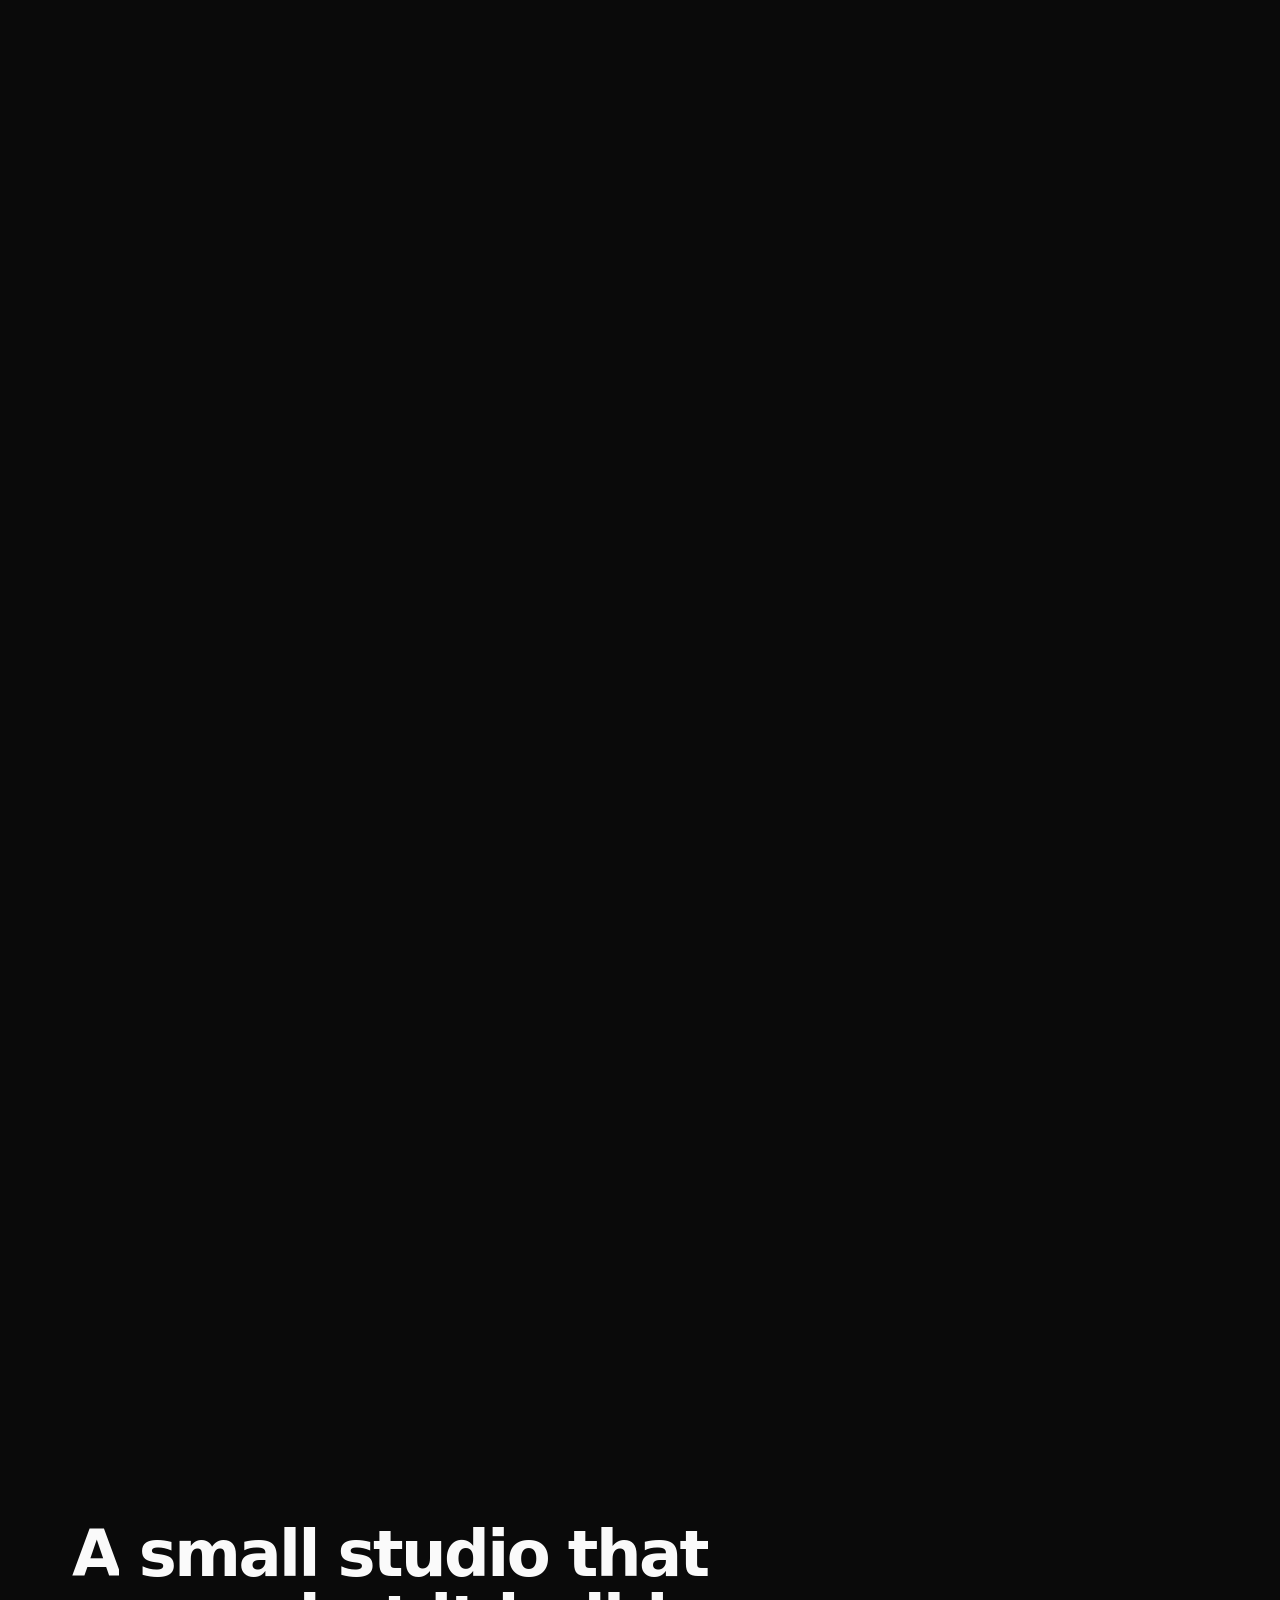
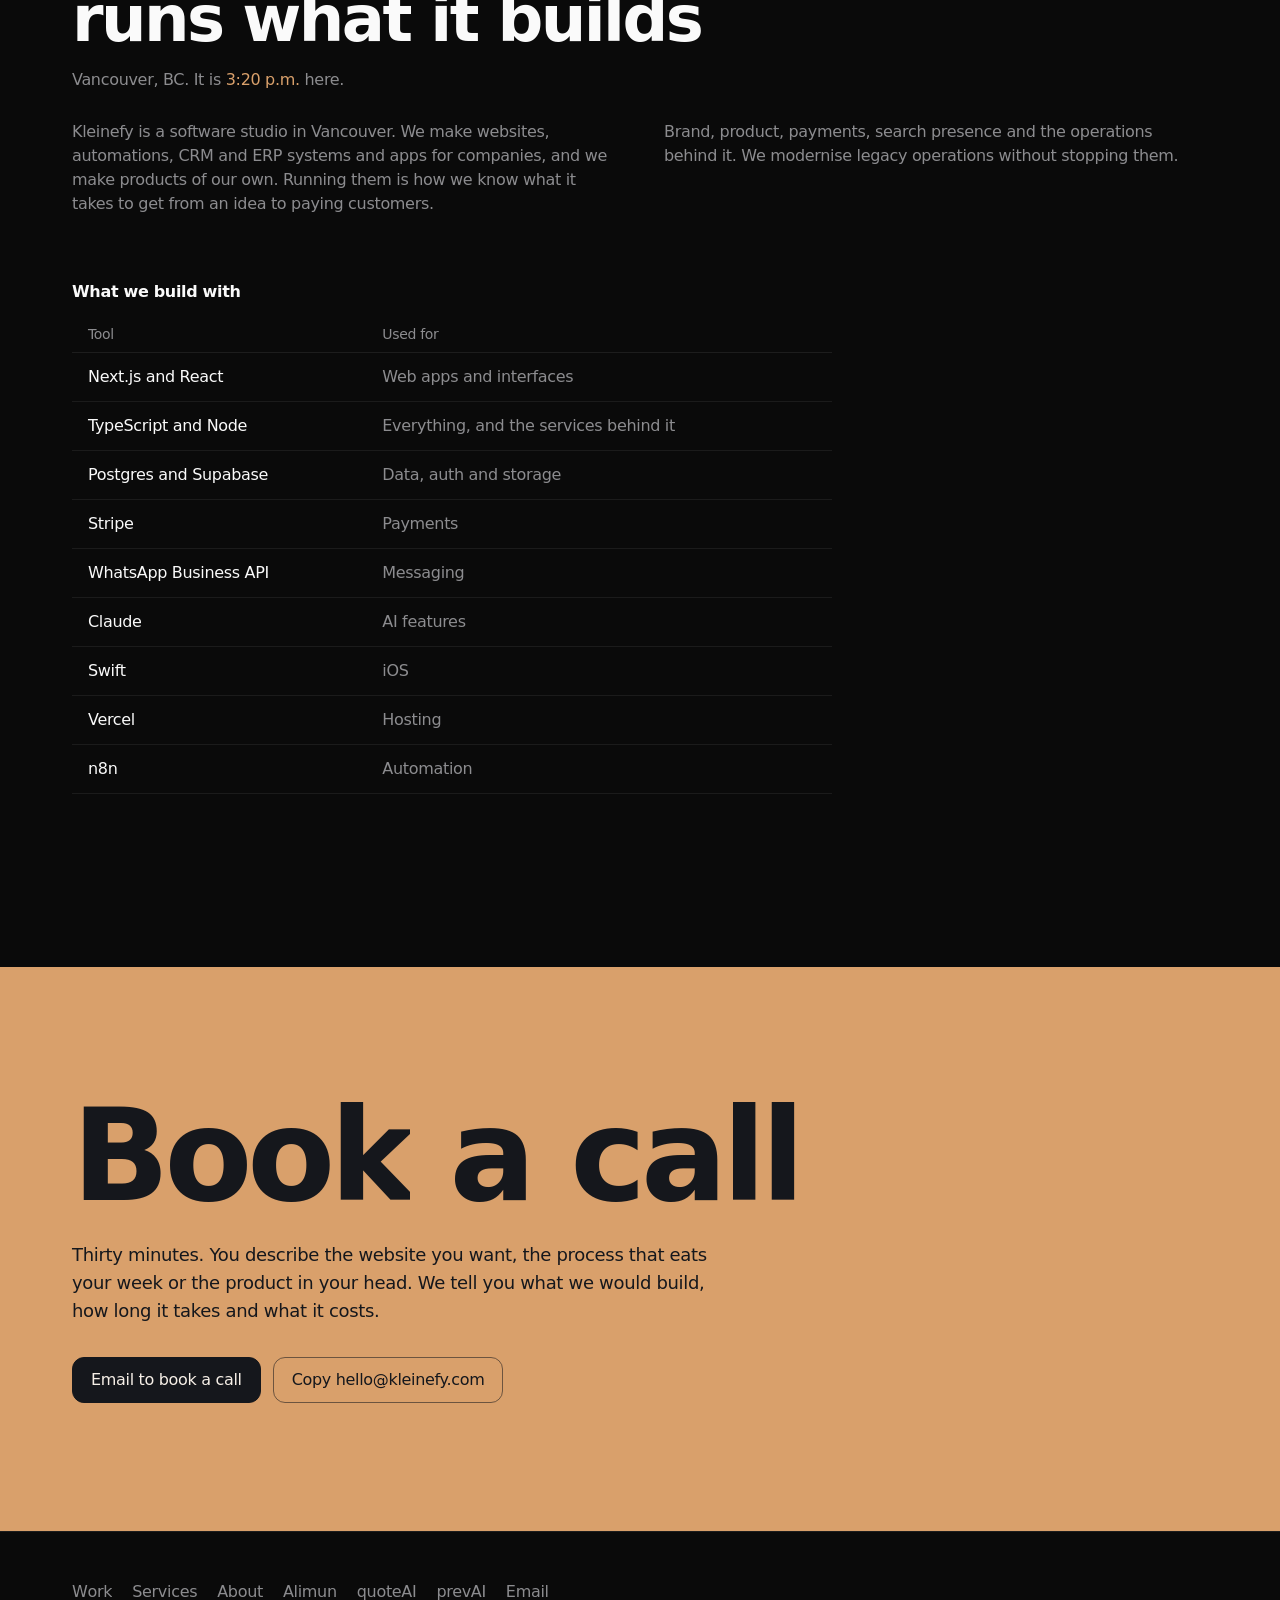
==== commit 6755e9d6: "Colour and motion through every section of the draft home Colour rule: brass may run as a range of t" ====
--- a/draft/index.html
+++ b/draft/index.html
@@ -72,7 +72,7 @@
   </section>
 
   <section class="say k-wrap" aria-label="How we work">
-    <p class="lit" id="lit">Before we promise you anything, you can use what we made for ourselves. We stop when the work earns, not when it ships.</p>
+    <p class="lit" id="lit" data-hl="you can use what we made for ourselves.">Before we promise you anything, you can use what we made for ourselves. We stop when the work earns, not when it ships.</p>
   </section>
 
   <section class="work" id="work" aria-labelledby="work-h">
@@ -96,7 +96,7 @@
       </div>
       <div class="case-text">
         <header class="case-head reveal">
-          <h3 id="c-alimun"><img class="logo" src="../assets/logos/alimun.png" alt="" width="28" height="28">Alimun</h3>
+          <h3 id="c-alimun"><img class="logo" src="../assets/logos/alimun.png" alt="" width="28" height="28"><span data-words>Alimun</span></h3>
           <p class="case-line">A language school that lives online, from the brand up.</p>
           <p>We built Alimun from nothing: the name, the illustrated world, the website and the platform behind it, where
             students book live classes with a teacher, hand in homework that gets graded, drill flashcards and sit mock
@@ -132,7 +132,7 @@
       </div>
       <div class="case-text">
         <header class="case-head reveal">
-          <h3 id="c-quoteai"><img class="logo" src="../assets/logos/quoteai.png" alt="" width="28" height="28">quoteAI</h3>
+          <h3 id="c-quoteai"><img class="logo" src="../assets/logos/quoteai.png" alt="" width="28" height="28"><span data-words>quoteAI</span></h3>
           <p class="case-line">A priced, branded quote in 30 seconds, for Canadian trades.</p>
           <p>Describe the job in your own words and quoteAI returns a priced, branded quote with line items and GST/HST by
             province. Then it runs the rest of the path: leads, contracts, invoices and payment, in English and French,
@@ -168,7 +168,7 @@
       </div>
       <div class="case-text">
         <header class="case-head reveal">
-          <h3 id="c-prevai"><img class="logo" src="../assets/logos/prevai.png" alt="" width="28" height="28">prevAI</h3>
+          <h3 id="c-prevai"><img class="logo" src="../assets/logos/prevai.png" alt="" width="28" height="28"><span data-words>prevAI</span></h3>
           <p class="case-line">The same engine, rebuilt for Italian artisans and small businesses.</p>
           <p>prevAI takes the quoting engine to Italy: <span lang="it">preventivi</span> with IVA calculated,
             <span lang="it">cantieri, contratti, fatture</span> and <span lang="it">incasso</span>, and a quote generated
@@ -201,19 +201,21 @@
       </div>
       <div class="track-view">
         <ul class="track" id="track">
-          <li><h3>Websites</h3><p>Hand-coded, fast, built to rank and to turn a visit into an enquiry. Designed for your company alone.</p></li>
-          <li><h3>SEO and GEO</h3><p>Found on Google, and cited when people ask ChatGPT, Perplexity or Gemini.</p></li>
-          <li><h3>Automations</h3><p>Your tools wired into one system. A lead becomes a quote, a signature becomes a job and an invoice.</p></li>
-          <li><h3>CRM</h3><p>Every lead, conversation and deal in one place, shaped around how your team actually sells.</p></li>
-          <li><h3>ERP</h3><p>Quotes, purchasing, inventory, projects and accounting talking to each other. Legacy operations moved over one workflow at a time.</p></li>
-          <li><h3>Apps and products</h3><p>From idea to App Store. Our own products taught us the road to paying users: onboarding, payments, support, growth.</p></li>
+          <li><svg class="ico" viewBox="0 0 48 48" aria-hidden="true"><rect x="5" y="9" width="38" height="30" rx="3"/><path d="M5 16h38M10 12.5h1M14 12.5h1M18 12.5h1M11 23h16M11 28h22M11 33h12"/></svg><h3>Websites</h3><p>Hand-coded, fast, built to rank and to turn a visit into an enquiry. Designed for your company alone.</p></li>
+          <li><svg class="ico" viewBox="0 0 48 48" aria-hidden="true"><circle cx="20" cy="20" r="11"/><path d="M28 28l12 12M15 20h10M20 15v10"/></svg><h3>SEO and GEO</h3><p>Found on Google, and cited when people ask ChatGPT, Perplexity or Gemini.</p></li>
+          <li><svg class="ico" viewBox="0 0 48 48" aria-hidden="true"><circle cx="10" cy="24" r="4"/><circle cx="38" cy="11" r="4"/><circle cx="38" cy="37" r="4"/><path d="M14 24c10 0 10-13 20-13M14 24c10 0 10 13 20 13"/></svg><h3>Automations</h3><p>Your tools wired into one system. A lead becomes a quote, a signature becomes a job and an invoice.</p></li>
+          <li><svg class="ico" viewBox="0 0 48 48" aria-hidden="true"><rect x="6" y="8" width="36" height="32" rx="3"/><circle cx="18" cy="20" r="5"/><path d="M10 34c1-5 4-7 8-7s7 2 8 7M30 18h7M30 24h7M30 30h5"/></svg><h3>CRM</h3><p>Every lead, conversation and deal in one place, shaped around how your team actually sells.</p></li>
+          <li><svg class="ico" viewBox="0 0 48 48" aria-hidden="true"><rect x="6" y="6" width="15" height="15" rx="2"/><rect x="27" y="6" width="15" height="15" rx="2"/><rect x="6" y="27" width="15" height="15" rx="2"/><rect x="27" y="27" width="15" height="15" rx="2"/><path d="M21 13.5h6M13.5 21v6M34.5 21v6M21 34.5h6"/></svg><h3>ERP</h3><p>Quotes, purchasing, inventory, projects and accounting talking to each other. Legacy operations moved over one workflow at a time.</p></li>
+          <li><svg class="ico" viewBox="0 0 48 48" aria-hidden="true"><rect x="14" y="4" width="20" height="40" rx="4"/><path d="M21 39h6M19 12h10M19 17h10M19 22h6"/></svg><h3>Apps and products</h3><p>From idea to App Store. Our own products taught us the road to paying users: onboarding, payments, support, growth.</p></li>
         </ul>
       </div>
+      <div class="k-wrap"><div class="track-bar" aria-hidden="true"><i id="trackBar"></i></div></div>
     </div>
   </section>
 
   <section class="studio k-wrap" id="about" aria-labelledby="about-h">
     <h2 id="about-h" data-words>A small studio that runs what it builds</h2>
+    <p class="clock reveal">Vancouver, BC. It is <time id="clock">now</time> here.</p>
     <div class="pair">
       <p class="reveal">Kleinefy is a software studio in Vancouver. We make websites, automations, CRM and ERP systems and
         apps for companies, and we make products of our own. Running them is how we know what it takes to get from an
@@ -221,7 +223,8 @@
       <p class="reveal">Brand, product, payments, search presence and the operations behind it. We modernise legacy
         operations without stopping them.</p>
     </div>
-    <div class="table-scroll reveal">
+    <div class="table-scroll reveal" id="stackWrap">
+      <span class="row-mark" id="rowMark" aria-hidden="true"></span>
       <table class="stack">
         <caption>What we build with</caption>
         <thead><tr><th scope="col">Tool</th><th scope="col">Used for</th></tr></thead>
@@ -240,13 +243,18 @@
     </div>
   </section>
 
-  <section class="call k-wrap" id="contact" aria-labelledby="contact-h">
-    <h2 id="contact-h" data-words>Book a call</h2>
-    <p class="reveal">Thirty minutes. You describe the website you want, the process that eats your week or the product in
-      your head. We tell you what we would build, how long it takes and what it costs.</p>
-    <div class="actions reveal">
-      <a class="btn btn-accent magnet" href="mailto:hello@kleinefy.com?subject=Call%20with%20Kleinefy">Email to book a call</a>
-      <span class="addr-copy">hello@kleinefy.com</span>
+  <section class="call" id="contact" aria-labelledby="contact-h">
+    <div class="call-band" id="callBand">
+      <div class="k-wrap call-in">
+        <h2 id="contact-h" data-words>Book a call</h2>
+        <p class="reveal">Thirty minutes. You describe the website you want, the process that eats your week or the product
+          in your head. We tell you what we would build, how long it takes and what it costs.</p>
+        <div class="actions reveal">
+          <a class="btn btn-ink fill magnet" href="mailto:hello@kleinefy.com?subject=Call%20with%20Kleinefy">Email to book a call</a>
+          <button class="btn btn-line" id="copyEmail" type="button" data-email="hello@kleinefy.com">Copy hello@kleinefy.com</button>
+          <span class="copied" id="copied" role="status"></span>
+        </div>
+      </div>
     </div>
   </section>
 </main>
--- a/draft/draft.css
+++ b/draft/draft.css
@@ -260,3 +260,81 @@
   .topbar.hide{transform:none}
   .view img{transition:none}
 }
+
+/* ---------- colour: brass range and each product's own colours (sampled from the live sites) ---------- */
+:root{--brass-ink:#2a1608;--brass-deep:#7c3f16;--brass-soft:#4a3220;--brass-wash:#21170f;--on-brass:#15171c}
+.light,:root[data-theme="light"]{--brass-ink:#2a1608;--brass-deep:#7c3f16;--brass-soft:#ecd2bb;--brass-wash:#f8eee5}
+
+.work{--case-bg:var(--bg);background:var(--case-bg);transition:background-color .9s var(--out)}
+/* Alimun: deep teal-green and lime. quoteAI: navy and violet. prevAI: navy-teal and teal. */
+.work[data-on="alimun"]{--case-bg:#10292a}
+.work[data-on="quoteai"]{--case-bg:#121034}
+.work[data-on="prevai"]{--case-bg:#0b2228}
+.light .work[data-on="alimun"]{--case-bg:#f0f7e2}
+.light .work[data-on="quoteai"]{--case-bg:#f0edfc}
+.light .work[data-on="prevai"]{--case-bg:#e5f3f4}
+#alimun{--pop:#d0fc64}#quoteai{--pop:#a98bff}#prevai{--pop:#41c6d1}
+.light #alimun{--pop:#1e5b49}.light #quoteai{--pop:#6c2ce0}.light #prevai{--pop:#006c78}
+.case-media{background:var(--case-bg,var(--bg))}
+@media(min-width:960px){.case-media{background:none}}
+.steps i.on{background:var(--pop,var(--brass))}
+.points li h4::before{background:var(--pop,var(--brass))}
+.more{border-bottom-color:var(--pop,var(--brass))}
+.browser{border-color:color-mix(in srgb,var(--pop,var(--border)) 35%,var(--border))}
+.case-head h3{font-size:clamp(40px,5.4vw,76px);line-height:1;letter-spacing:-.05em;gap:14px}
+.case-head .logo{width:44px;height:44px;border-radius:12px}
+.motion .case-head .logo{opacity:0;transform:scale(.6) rotate(-8deg);transition:opacity .5s var(--out) .2s,transform .9s var(--expo) .2s}
+.motion .case-head.on .logo{opacity:1;transform:none}
+.case-line{color:var(--pop,var(--fg))}
+.light .case-line{color:var(--fg)}
+.browser{transition:clip-path 1.1s var(--io),transform .6s var(--expo)}
+
+/* statement: the phrase that carries the point lights in brass */
+.lit .lw.lhl{color:var(--brass)}
+
+/* services: line icons draw in, cards fill with brass from the bottom on hover, a brass line tracks the travel */
+.ico{display:block;width:44px;height:44px;fill:none;stroke:currentColor;stroke-width:1.6;stroke-linecap:round;stroke-linejoin:round;color:var(--brass);margin-bottom:18px}
+.motion .ico>*{stroke-dasharray:1;stroke-dashoffset:1;transition:stroke-dashoffset 1.6s var(--expo)}
+.motion .ico>*:nth-child(2){transition-delay:.12s}.motion .ico>*:nth-child(3){transition-delay:.24s}.motion .ico>*:nth-child(4){transition-delay:.36s}.motion .ico>*:nth-child(5){transition-delay:.48s}
+.motion .ico.in>*{stroke-dashoffset:0}
+.track-bar{display:none}
+@media(min-width:960px){
+  .motion .track li{position:relative;isolation:isolate;overflow:clip;justify-content:space-between;min-height:340px;transition:border-color .2s var(--out),color .35s var(--out)}
+  .motion .track li::before{content:"";position:absolute;inset:0;z-index:-1;background:var(--brass);clip-path:inset(100% 0 0 0);transition:clip-path .6s var(--io)}
+  .motion .track li:hover{color:var(--on-brass);border-color:var(--brass);background:var(--secondary)}
+  .motion .track li:hover::before{clip-path:inset(0)}
+  .motion .track li:hover p{color:color-mix(in srgb,var(--on-brass) 78%,transparent)}
+  .motion .track li:hover .ico{color:var(--on-brass)}
+  .motion .track li .ico{margin-bottom:0}
+  .motion .track-bar{display:block;height:2px;margin-top:40px;background:var(--hair);overflow:hidden;border-radius:2px}
+  .motion .track-bar i{display:block;height:100%;background:var(--brass);transform-origin:left;transform:scaleX(0)}
+}
+
+/* studio: the local time, and a brass marker that slides to the row under the pointer */
+.clock{margin-top:16px;color:var(--muted-fg);font-variant-numeric:tabular-nums}
+.clock time{color:var(--brass);font-weight:500}
+.table-scroll{position:relative}
+.stack th:first-child,.stack td:first-child{padding-left:16px}
+.row-mark{position:absolute;left:0;top:0;width:3px;border-radius:2px;background:var(--brass);opacity:0;pointer-events:none;transition:transform .45s var(--expo),opacity .2s var(--out),height .45s var(--expo)}
+.row-mark.on{opacity:1}
+.stack tbody tr:hover td:first-child{color:var(--brass)}
+
+/* call: a full brass band that opens from a rounded card to the full width as it scrolls in */
+.call{padding:clamp(48px,6vw,96px) 0 0}
+.call-band{background:var(--brass);color:var(--on-brass);padding:clamp(72px,10vw,140px) 0;clip-path:inset(0 calc(var(--cr,0) * 24px) round calc(var(--cr,0) * 48px))}
+.motion .call-band{--cr:1}
+.call h2{color:var(--on-brass)}
+.call-in>p{margin-top:24px;max-width:58ch;font-size:18px;line-height:28px;color:var(--on-brass)}
+.btn-ink{background:var(--on-brass);border-color:var(--on-brass);color:#f6efe7}
+.btn-ink.fill::before{background:#f6efe7}
+.btn-ink.fill.on{color:var(--on-brass);border-color:#f6efe7}
+.btn-line{background:none;border-color:color-mix(in srgb,var(--on-brass) 55%,transparent);color:var(--on-brass)}
+.btn-line:hover{background:color-mix(in srgb,var(--on-brass) 10%,transparent)}
+.call :focus-visible{outline-color:var(--on-brass)}
+.copied{font-weight:500;min-height:24px}
+.call ::selection{background:var(--on-brass);color:var(--brass)}
+
+/* footer wordmark: letters lift toward the pointer */
+.wordmark .ch{transition:translate .6s var(--expo),color .4s var(--out)}
+.wordmark .ch.near{color:var(--brass)}
+@media(min-width:960px){.motion .track li{justify-content:flex-start}.motion .track li h3{margin-top:auto}}
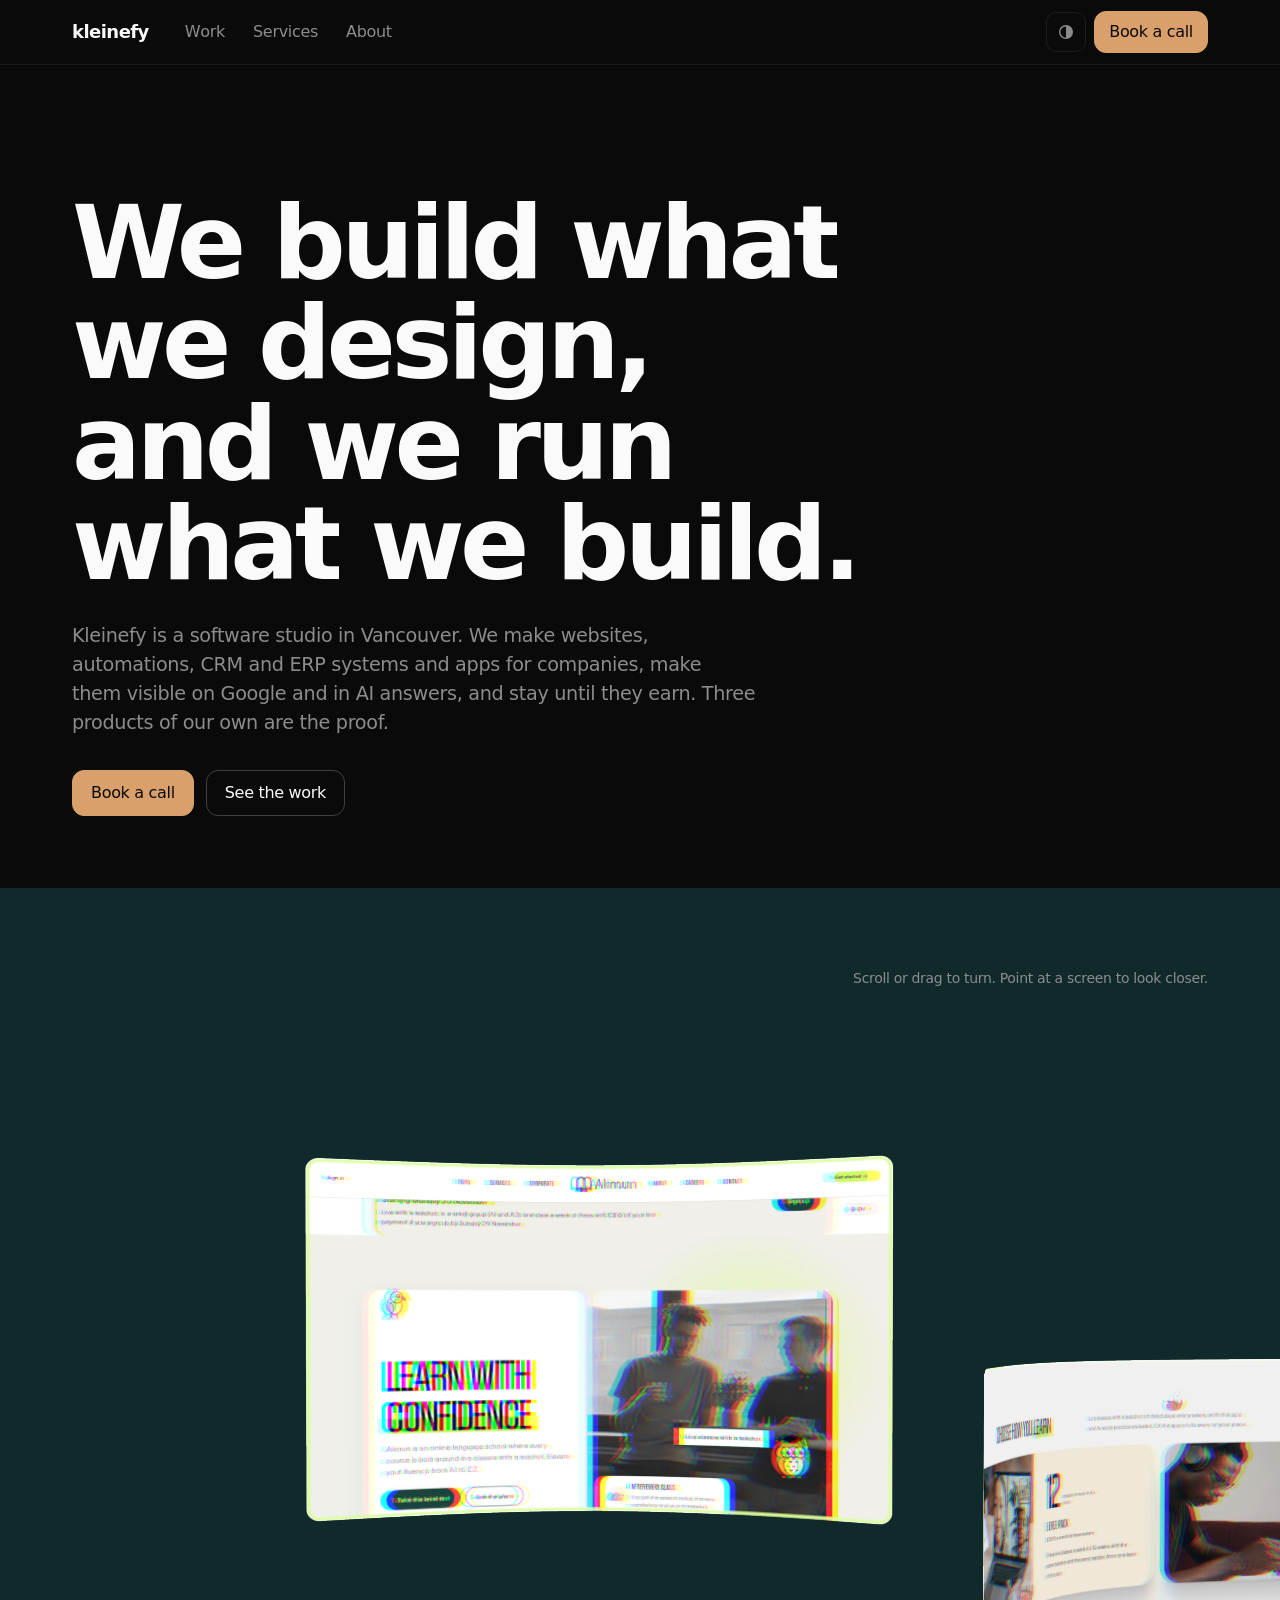
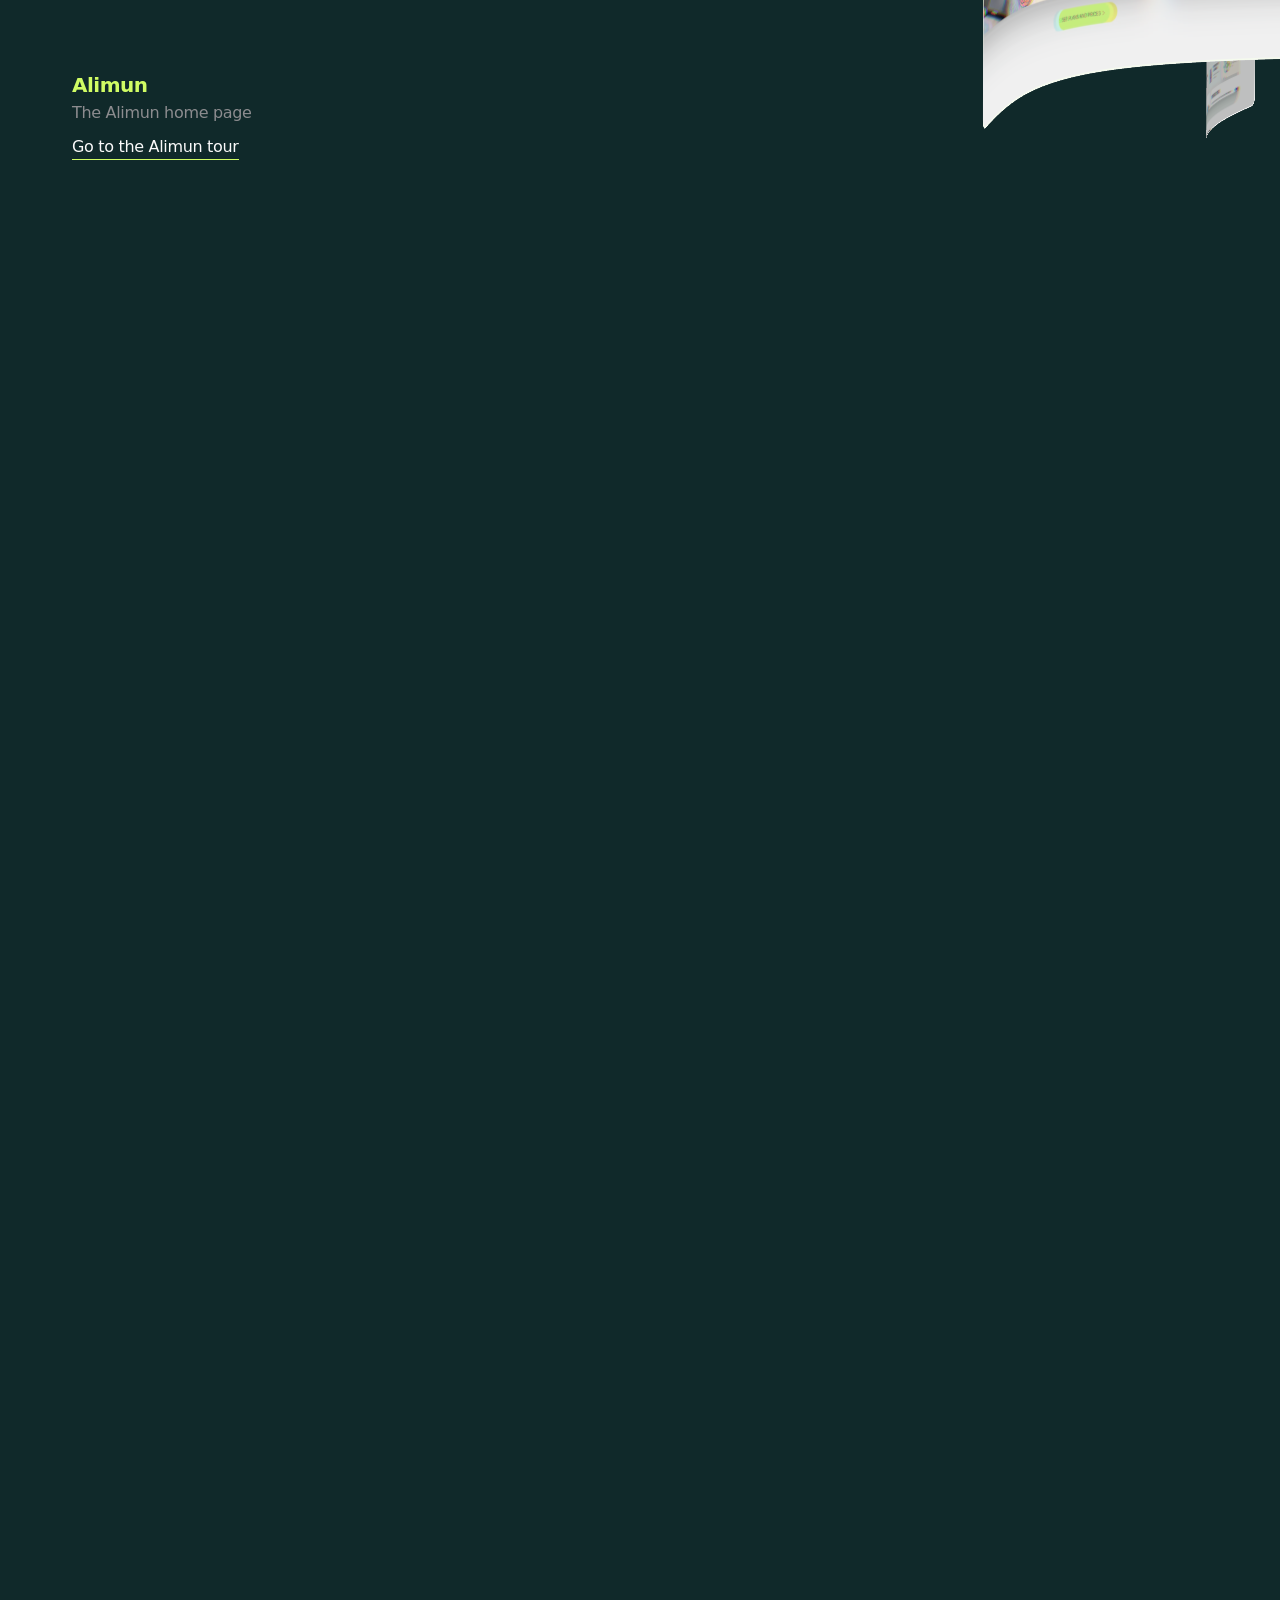
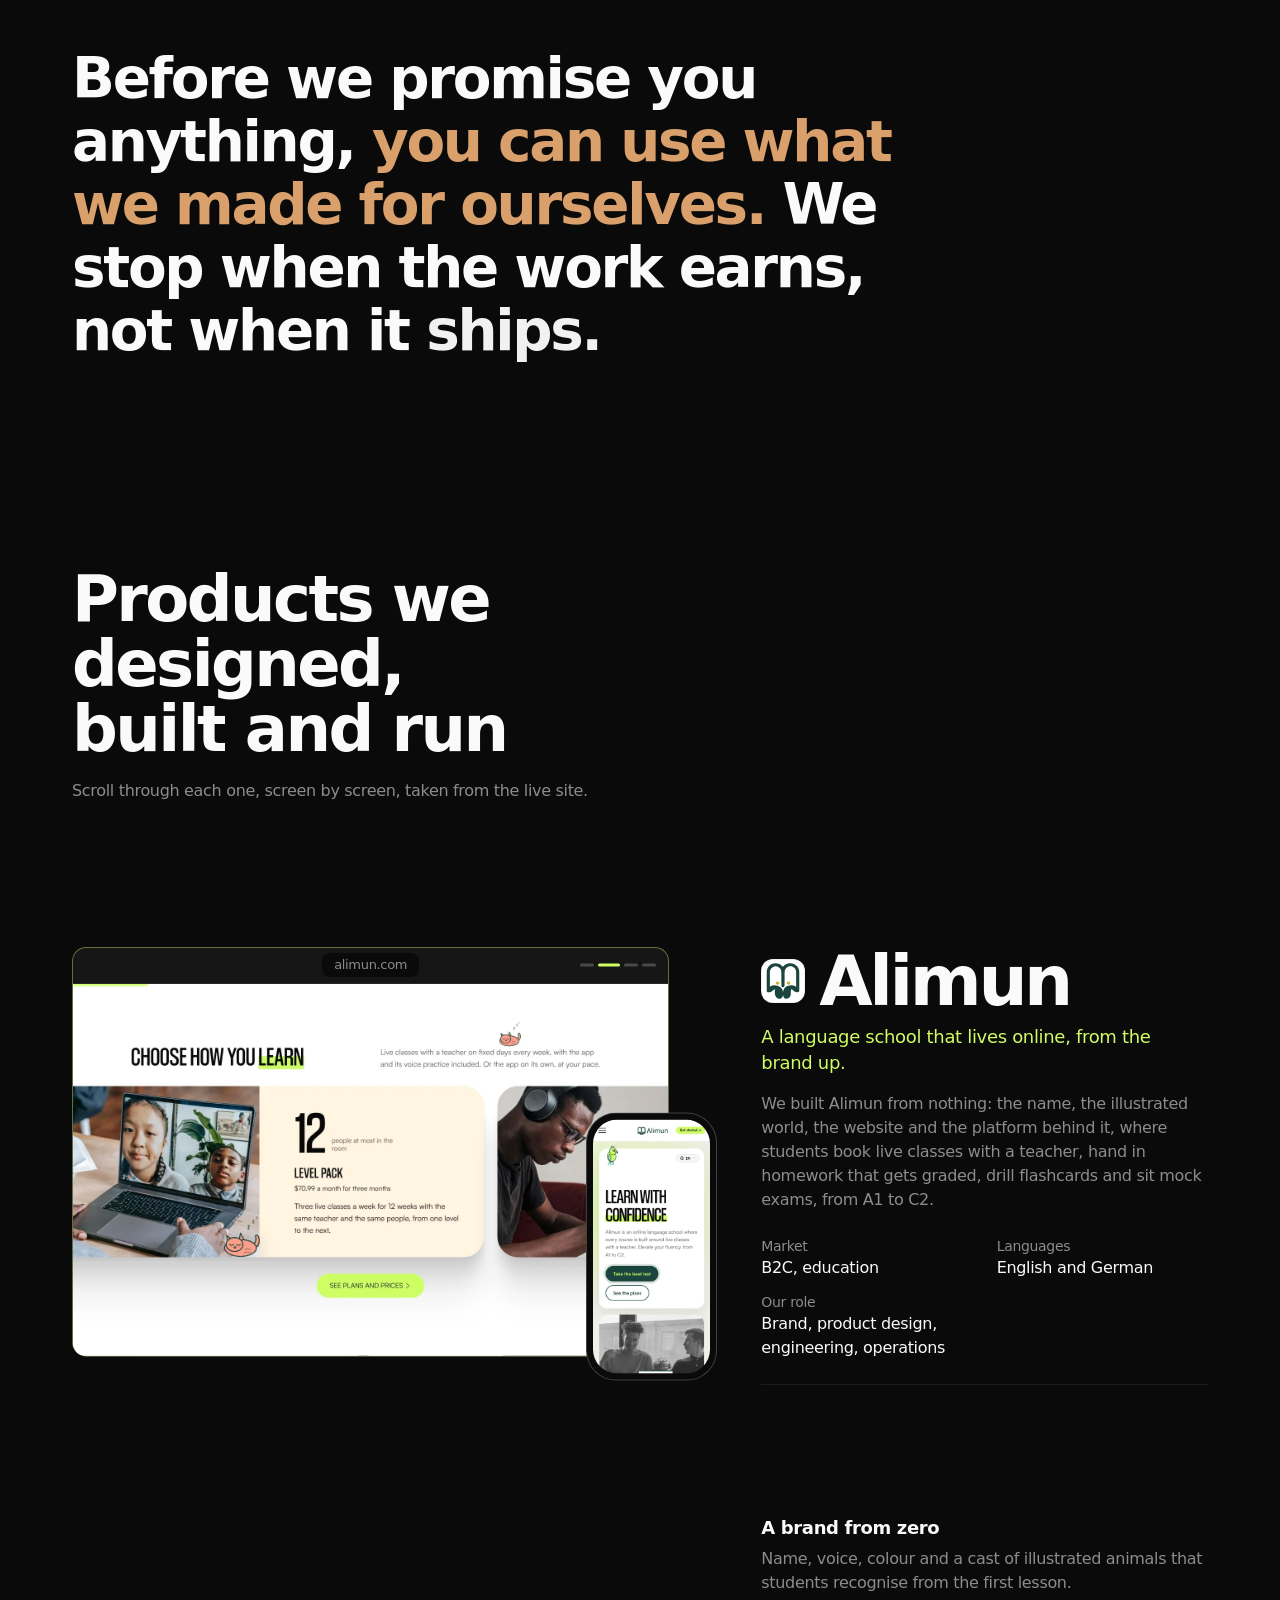
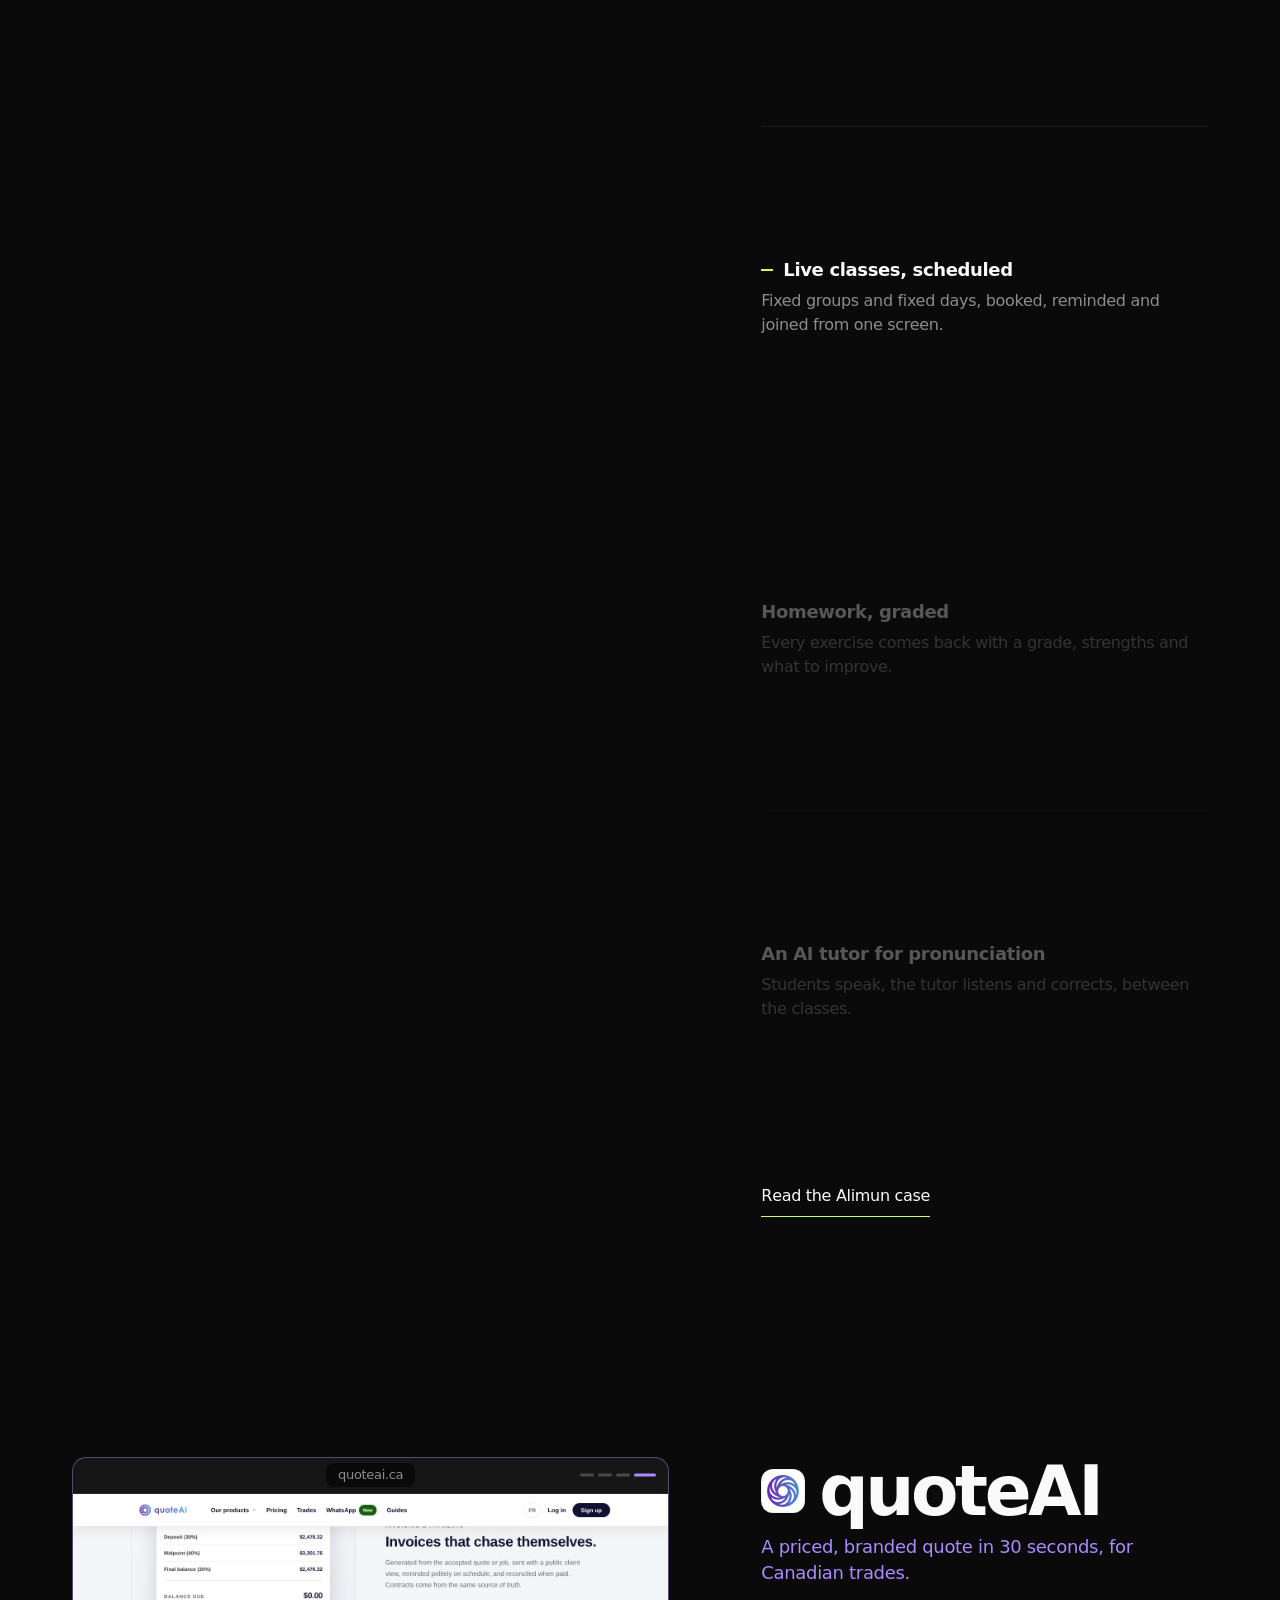
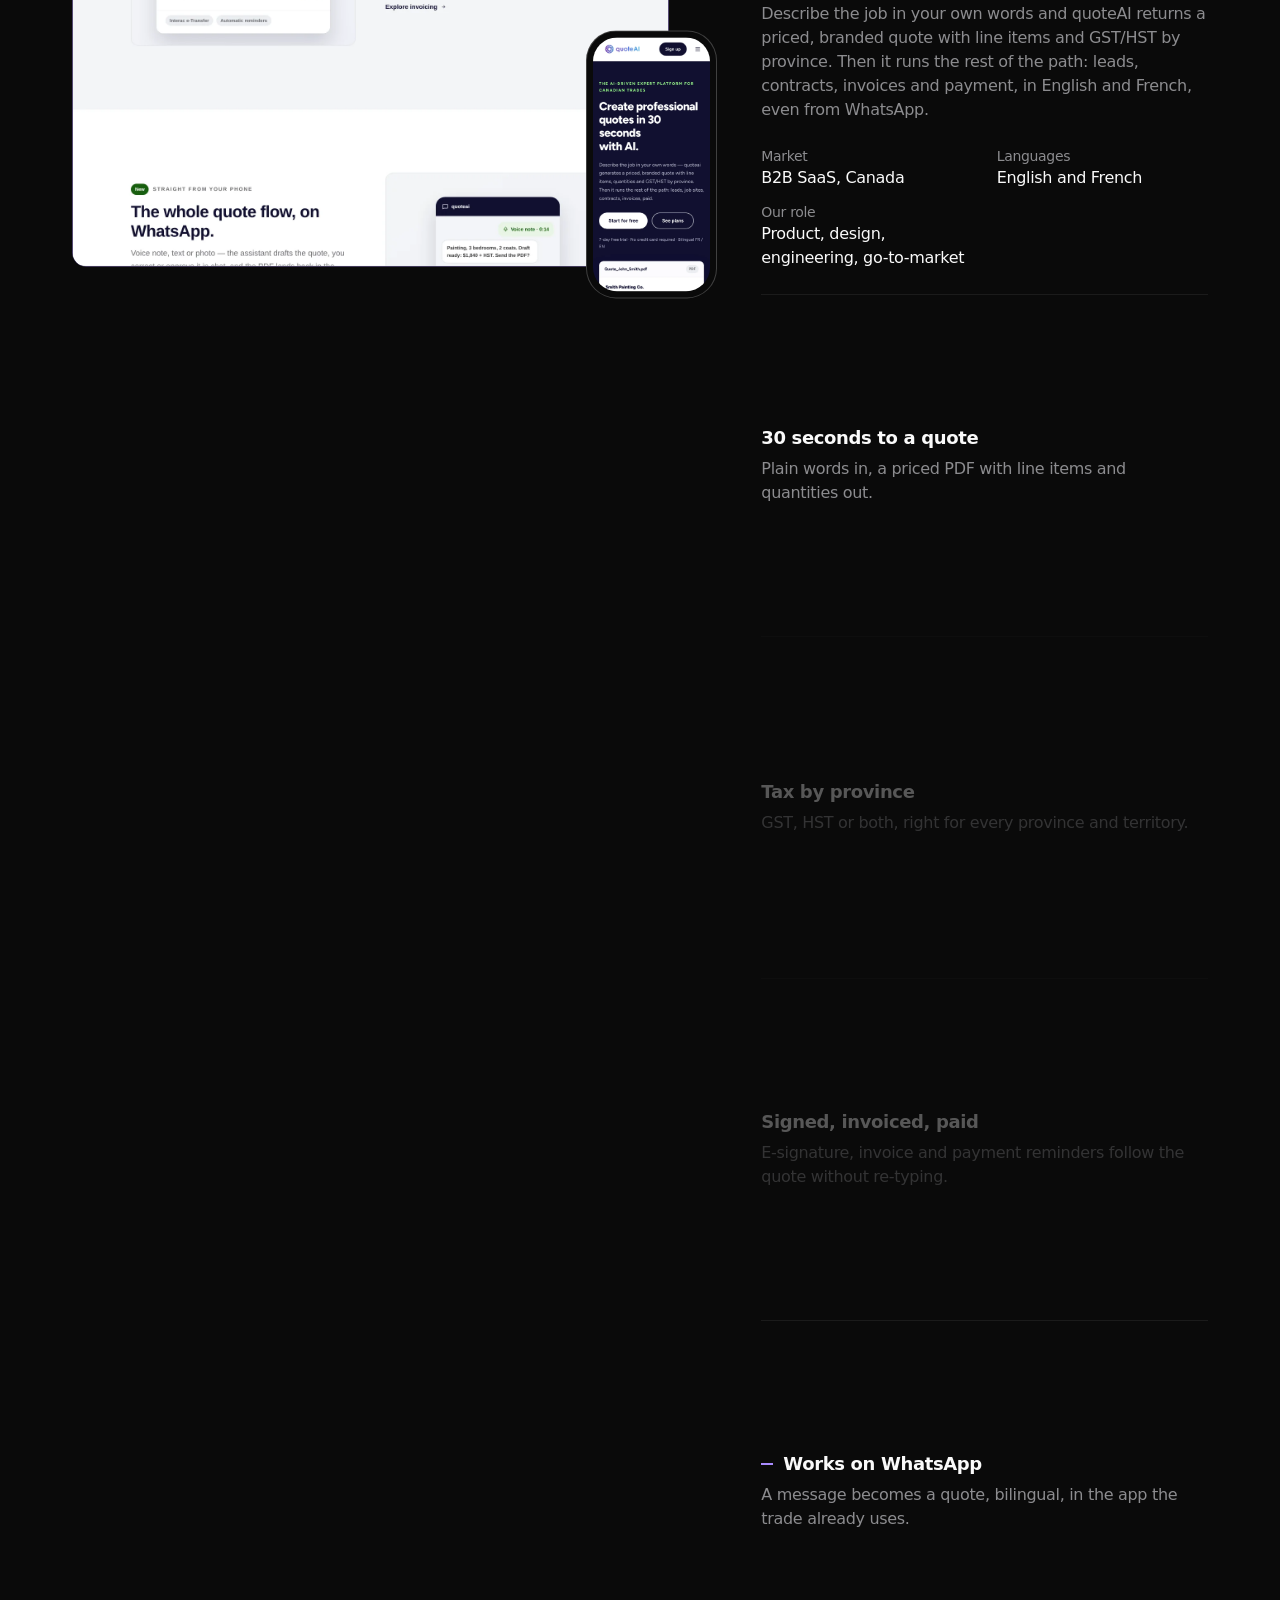
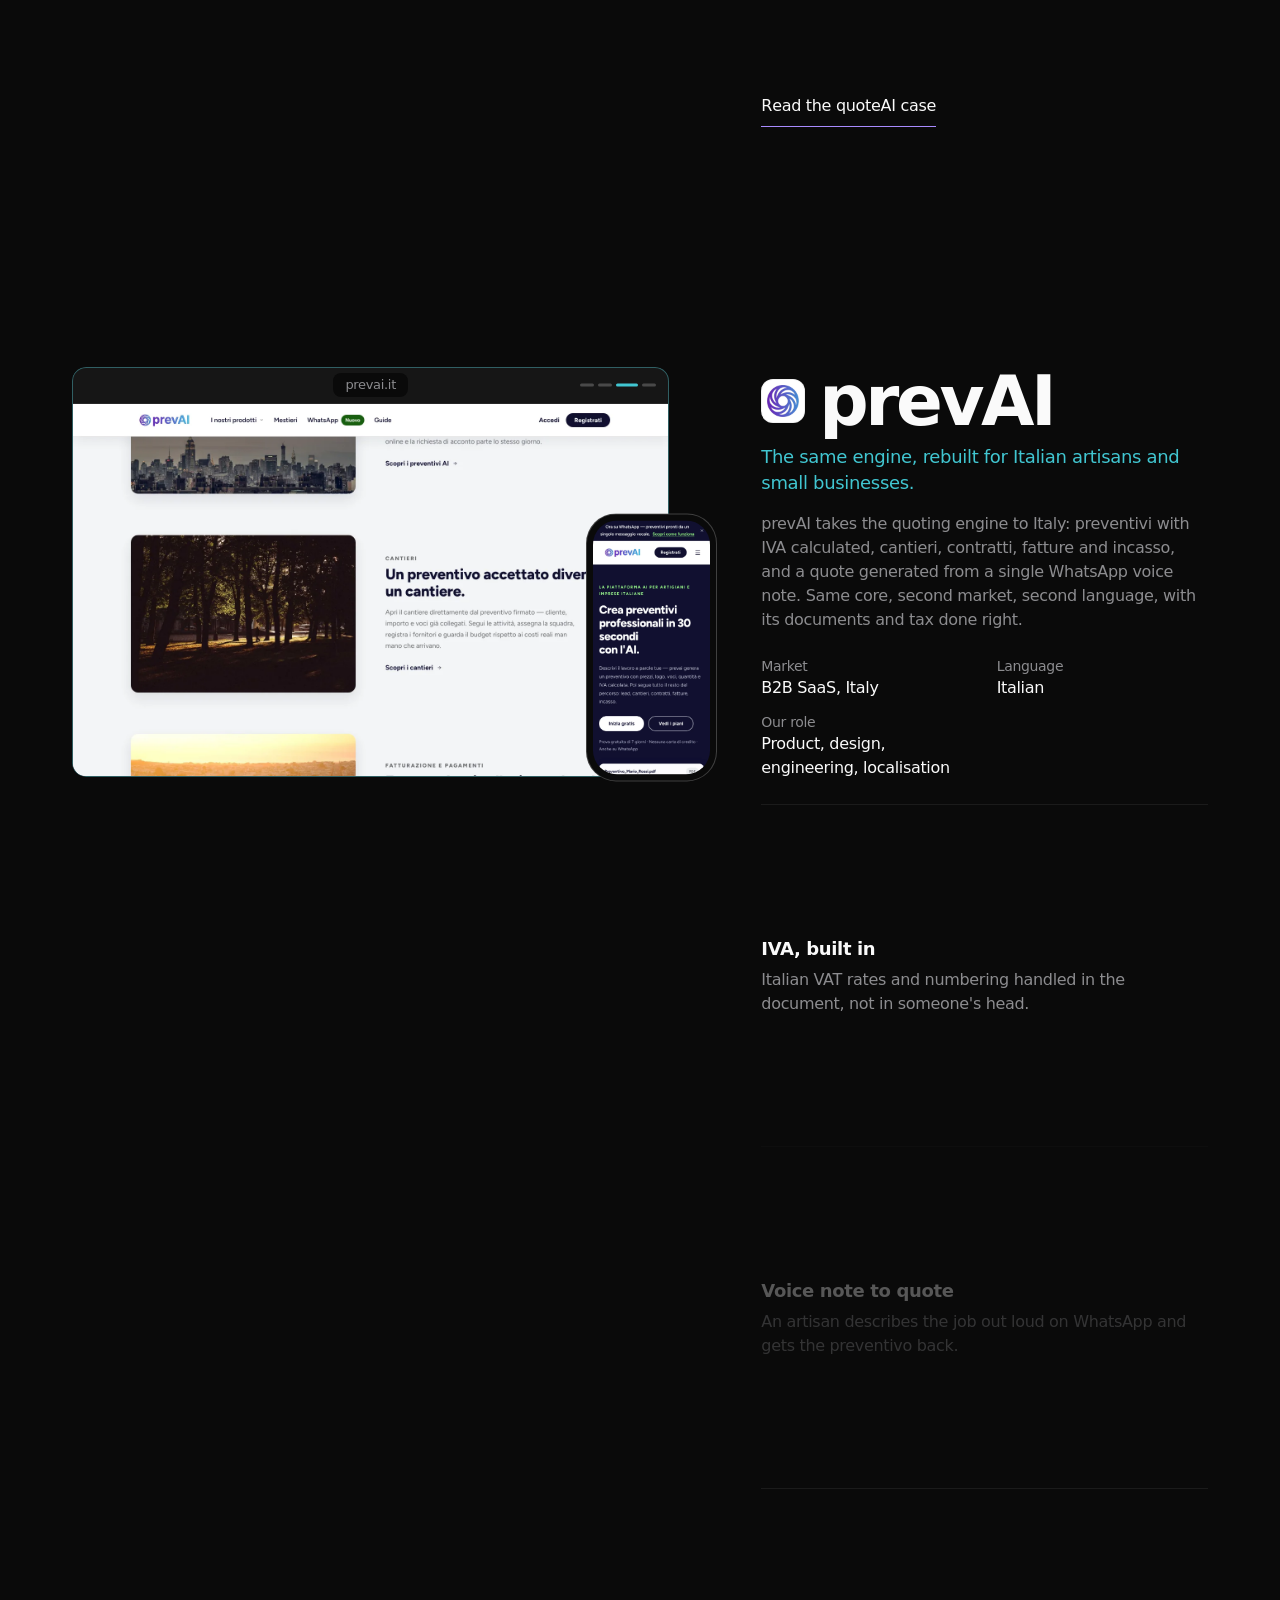
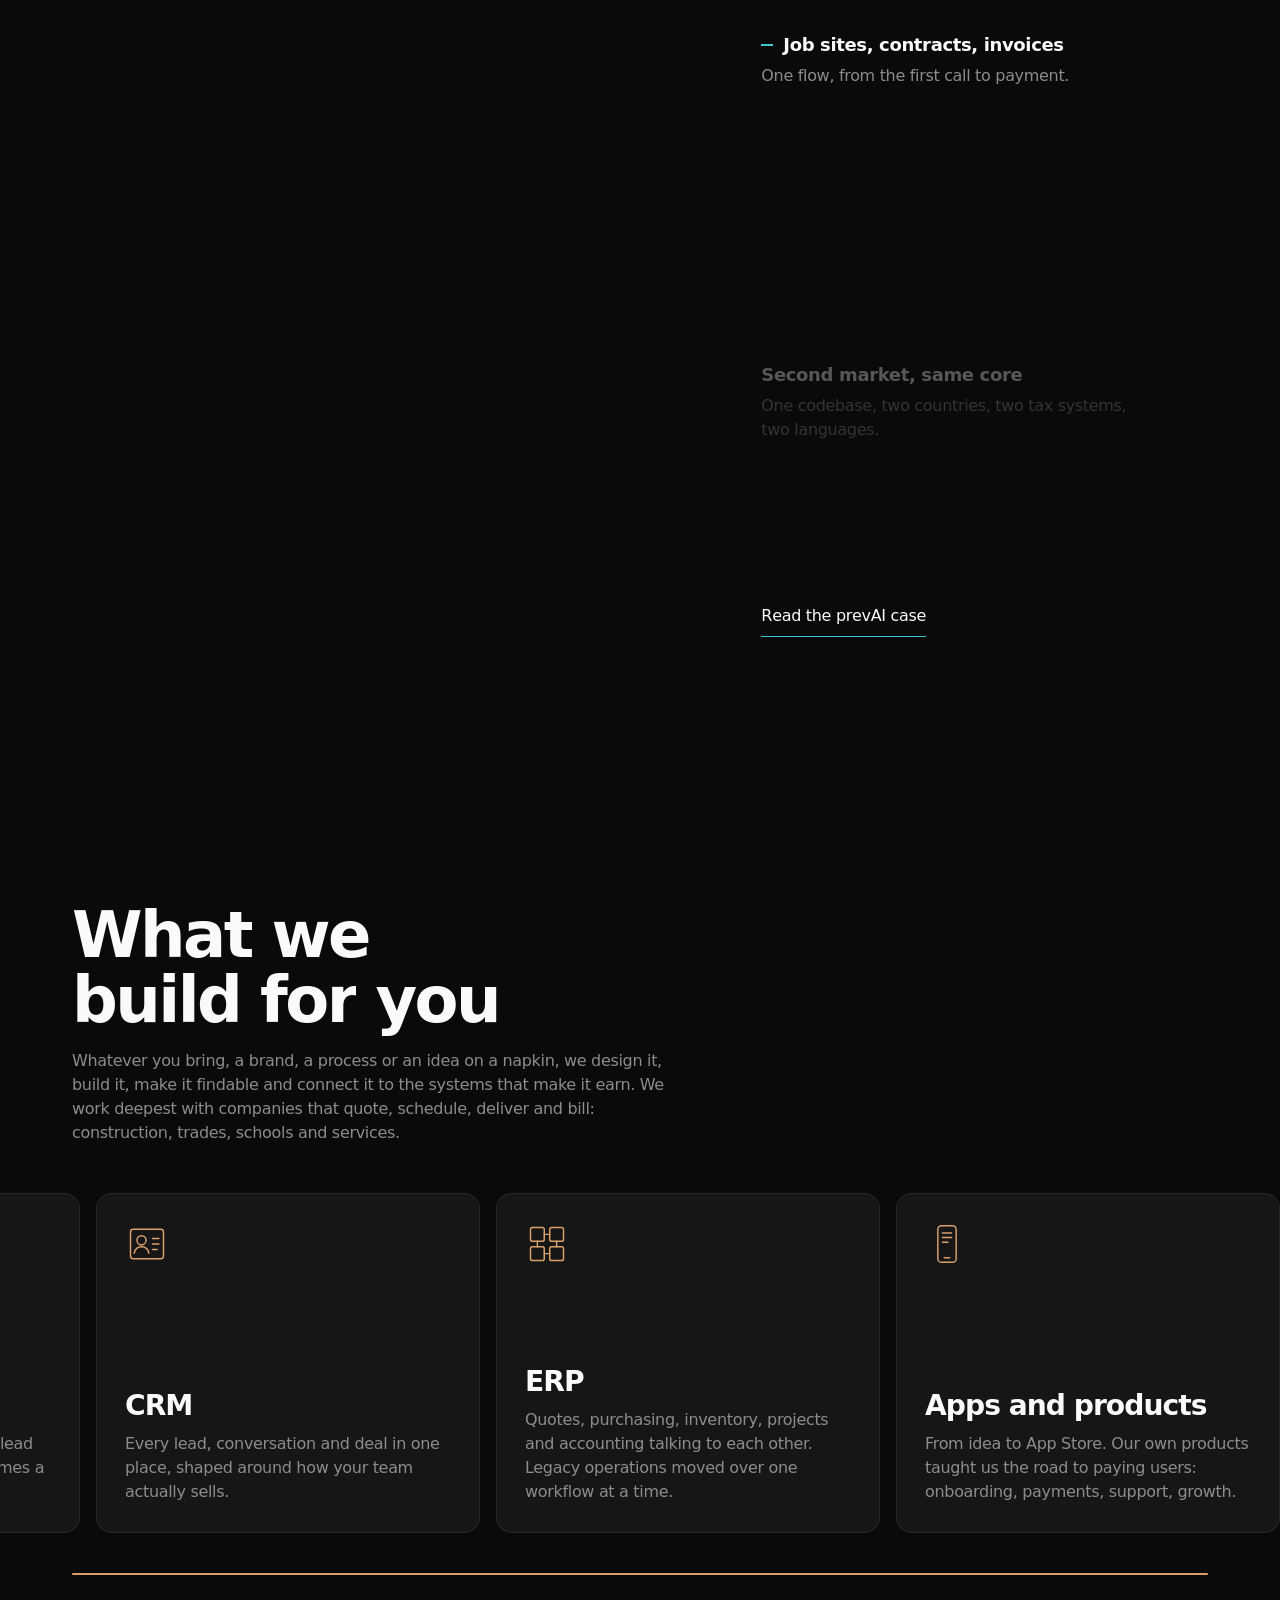
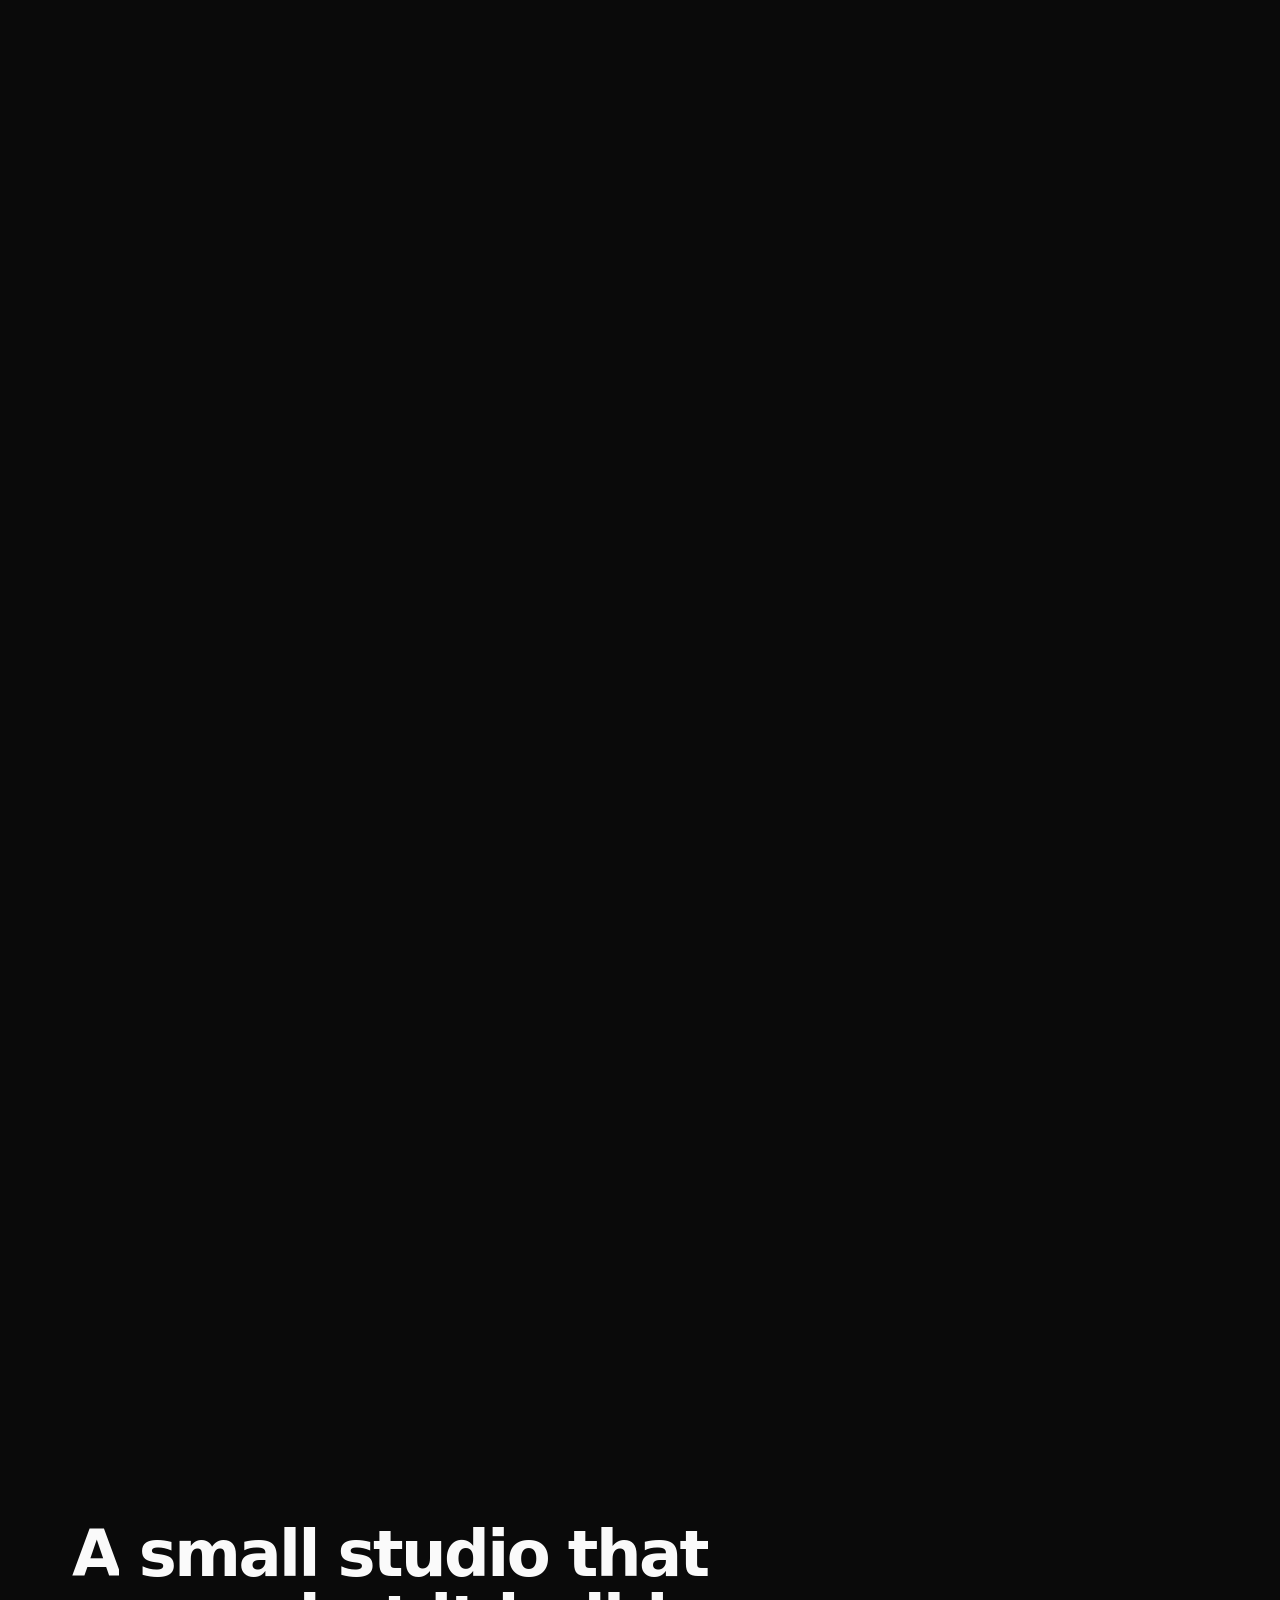
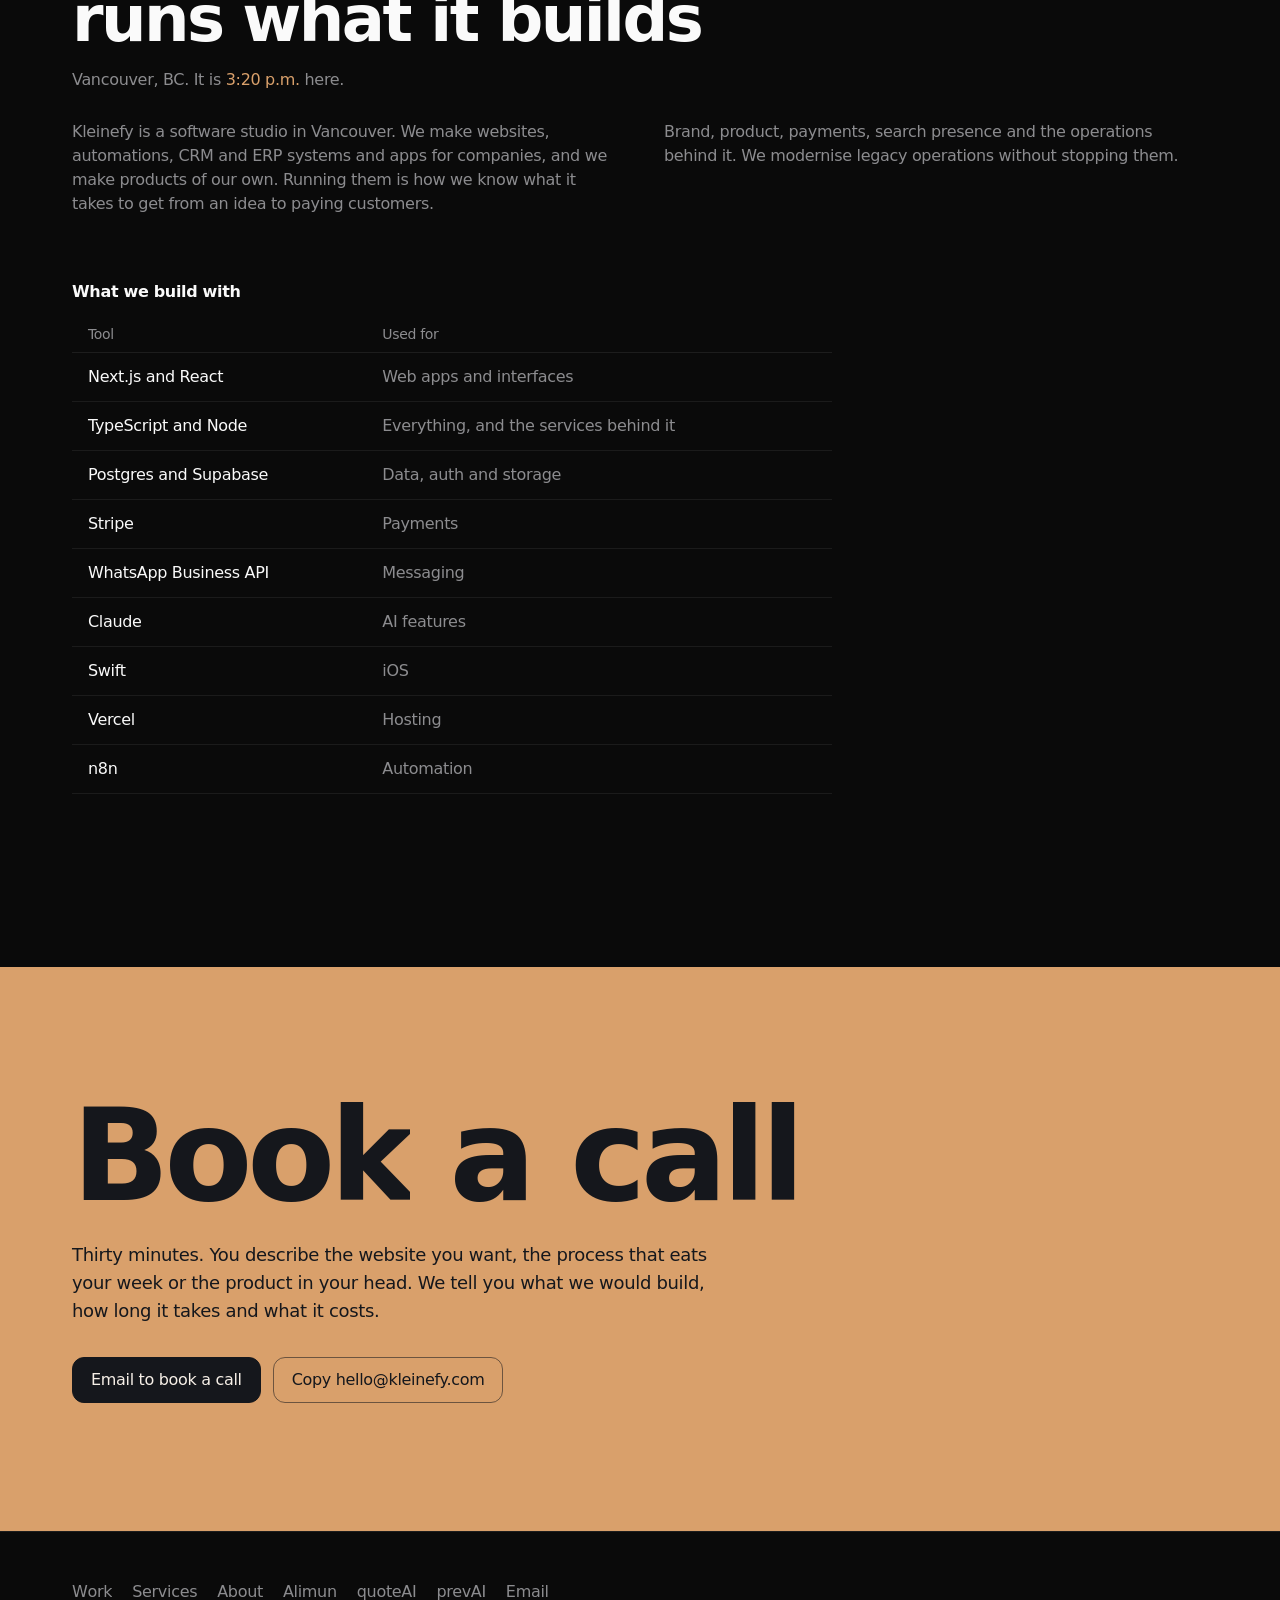
==== commit 509c55df: "Real product icons and product colours in the helix The product headings now use the real app icons," ====
--- a/draft/index.html
+++ b/draft/index.html
@@ -96,7 +96,7 @@
       </div>
       <div class="case-text">
         <header class="case-head reveal">
-          <h3 id="c-alimun"><img class="logo" src="../assets/logos/alimun.png" alt="" width="28" height="28"><span data-words>Alimun</span></h3>
+          <h3 id="c-alimun"><img class="logo" src="../assets/logos/alimun-icon.svg" alt="" width="44" height="44"><span data-words>Alimun</span></h3>
           <p class="case-line">A language school that lives online, from the brand up.</p>
           <p>We built Alimun from nothing: the name, the illustrated world, the website and the platform behind it, where
             students book live classes with a teacher, hand in homework that gets graded, drill flashcards and sit mock
@@ -132,7 +132,7 @@
       </div>
       <div class="case-text">
         <header class="case-head reveal">
-          <h3 id="c-quoteai"><img class="logo" src="../assets/logos/quoteai.png" alt="" width="28" height="28"><span data-words>quoteAI</span></h3>
+          <h3 id="c-quoteai"><img class="logo" src="../assets/logos/quoteai-icon.png" alt="" width="44" height="44"><span data-words>quoteAI</span></h3>
           <p class="case-line">A priced, branded quote in 30 seconds, for Canadian trades.</p>
           <p>Describe the job in your own words and quoteAI returns a priced, branded quote with line items and GST/HST by
             province. Then it runs the rest of the path: leads, contracts, invoices and payment, in English and French,
@@ -168,7 +168,7 @@
       </div>
       <div class="case-text">
         <header class="case-head reveal">
-          <h3 id="c-prevai"><img class="logo" src="../assets/logos/prevai.png" alt="" width="28" height="28"><span data-words>prevAI</span></h3>
+          <h3 id="c-prevai"><img class="logo" src="../assets/logos/prevai-icon.png" alt="" width="44" height="44"><span data-words>prevAI</span></h3>
           <p class="case-line">The same engine, rebuilt for Italian artisans and small businesses.</p>
           <p>prevAI takes the quoting engine to Italy: <span lang="it">preventivi</span> with IVA calculated,
             <span lang="it">cantieri, contratti, fatture</span> and <span lang="it">incasso</span>, and a quote generated
--- a/draft/draft.css
+++ b/draft/draft.css
@@ -265,16 +265,16 @@
 :root{--brass-ink:#2a1608;--brass-deep:#7c3f16;--brass-soft:#4a3220;--brass-wash:#21170f;--on-brass:#15171c}
 .light,:root[data-theme="light"]{--brass-ink:#2a1608;--brass-deep:#7c3f16;--brass-soft:#ecd2bb;--brass-wash:#f8eee5}
 
-.work{--case-bg:var(--bg);background:var(--case-bg);transition:background-color .9s var(--out)}
+.work,.expand{--case-bg:var(--bg);background:var(--case-bg);transition:background-color .9s var(--out)}
 /* Alimun: deep teal-green and lime. quoteAI: navy and violet. prevAI: navy-teal and teal. */
-.work[data-on="alimun"]{--case-bg:#10292a}
-.work[data-on="quoteai"]{--case-bg:#121034}
-.work[data-on="prevai"]{--case-bg:#0b2228}
-.light .work[data-on="alimun"]{--case-bg:#f0f7e2}
-.light .work[data-on="quoteai"]{--case-bg:#f0edfc}
-.light .work[data-on="prevai"]{--case-bg:#e5f3f4}
-#alimun{--pop:#d0fc64}#quoteai{--pop:#a98bff}#prevai{--pop:#41c6d1}
-.light #alimun{--pop:#1e5b49}.light #quoteai{--pop:#6c2ce0}.light #prevai{--pop:#006c78}
+.work[data-on="alimun"],.expand[data-on="alimun"]{--case-bg:#10292a}
+.work[data-on="quoteai"],.expand[data-on="quoteai"]{--case-bg:#121034}
+.work[data-on="prevai"],.expand[data-on="prevai"]{--case-bg:#0b2228}
+.light .work[data-on="alimun"],.light .expand[data-on="alimun"]{--case-bg:#f0f7e2}
+.light .work[data-on="quoteai"],.light .expand[data-on="quoteai"]{--case-bg:#f0edfc}
+.light .work[data-on="prevai"],.light .expand[data-on="prevai"]{--case-bg:#e5f3f4}
+#alimun,.expand[data-on="alimun"]{--pop:#d0fc64}#quoteai,.expand[data-on="quoteai"]{--pop:#a98bff}#prevai,.expand[data-on="prevai"]{--pop:#41c6d1}
+.light #alimun,.light .expand[data-on="alimun"]{--pop:#1e5b49}.light #quoteai,.light .expand[data-on="quoteai"]{--pop:#6c2ce0}.light #prevai,.light .expand[data-on="prevai"]{--pop:#006c78}
 .case-media{background:var(--case-bg,var(--bg))}
 @media(min-width:960px){.case-media{background:none}}
 .steps i.on{background:var(--pop,var(--brass))}
@@ -338,3 +338,11 @@
 .wordmark .ch{transition:translate .6s var(--expo),color .4s var(--out)}
 .wordmark .ch.near{color:var(--brass)}
 @media(min-width:960px){.motion .track li{justify-content:flex-start}.motion .track li h3{margin-top:auto}}
+
+/* product icons sit on white tiles so they read on every product colour */
+.case-head .logo{background:#fff;padding:6px;object-fit:contain;box-shadow:inset 0 0 0 1px rgba(0,0,0,.06)}
+/* the helix caption names the front product in its own accent */
+.helix-cap b{color:var(--pop,var(--fg))}
+.light .helix-cap b{color:var(--fg)}
+.helix-cap a{border-bottom-color:var(--pop,var(--brass))}
+.case-head .logo[src$=".svg"]{padding:2px}
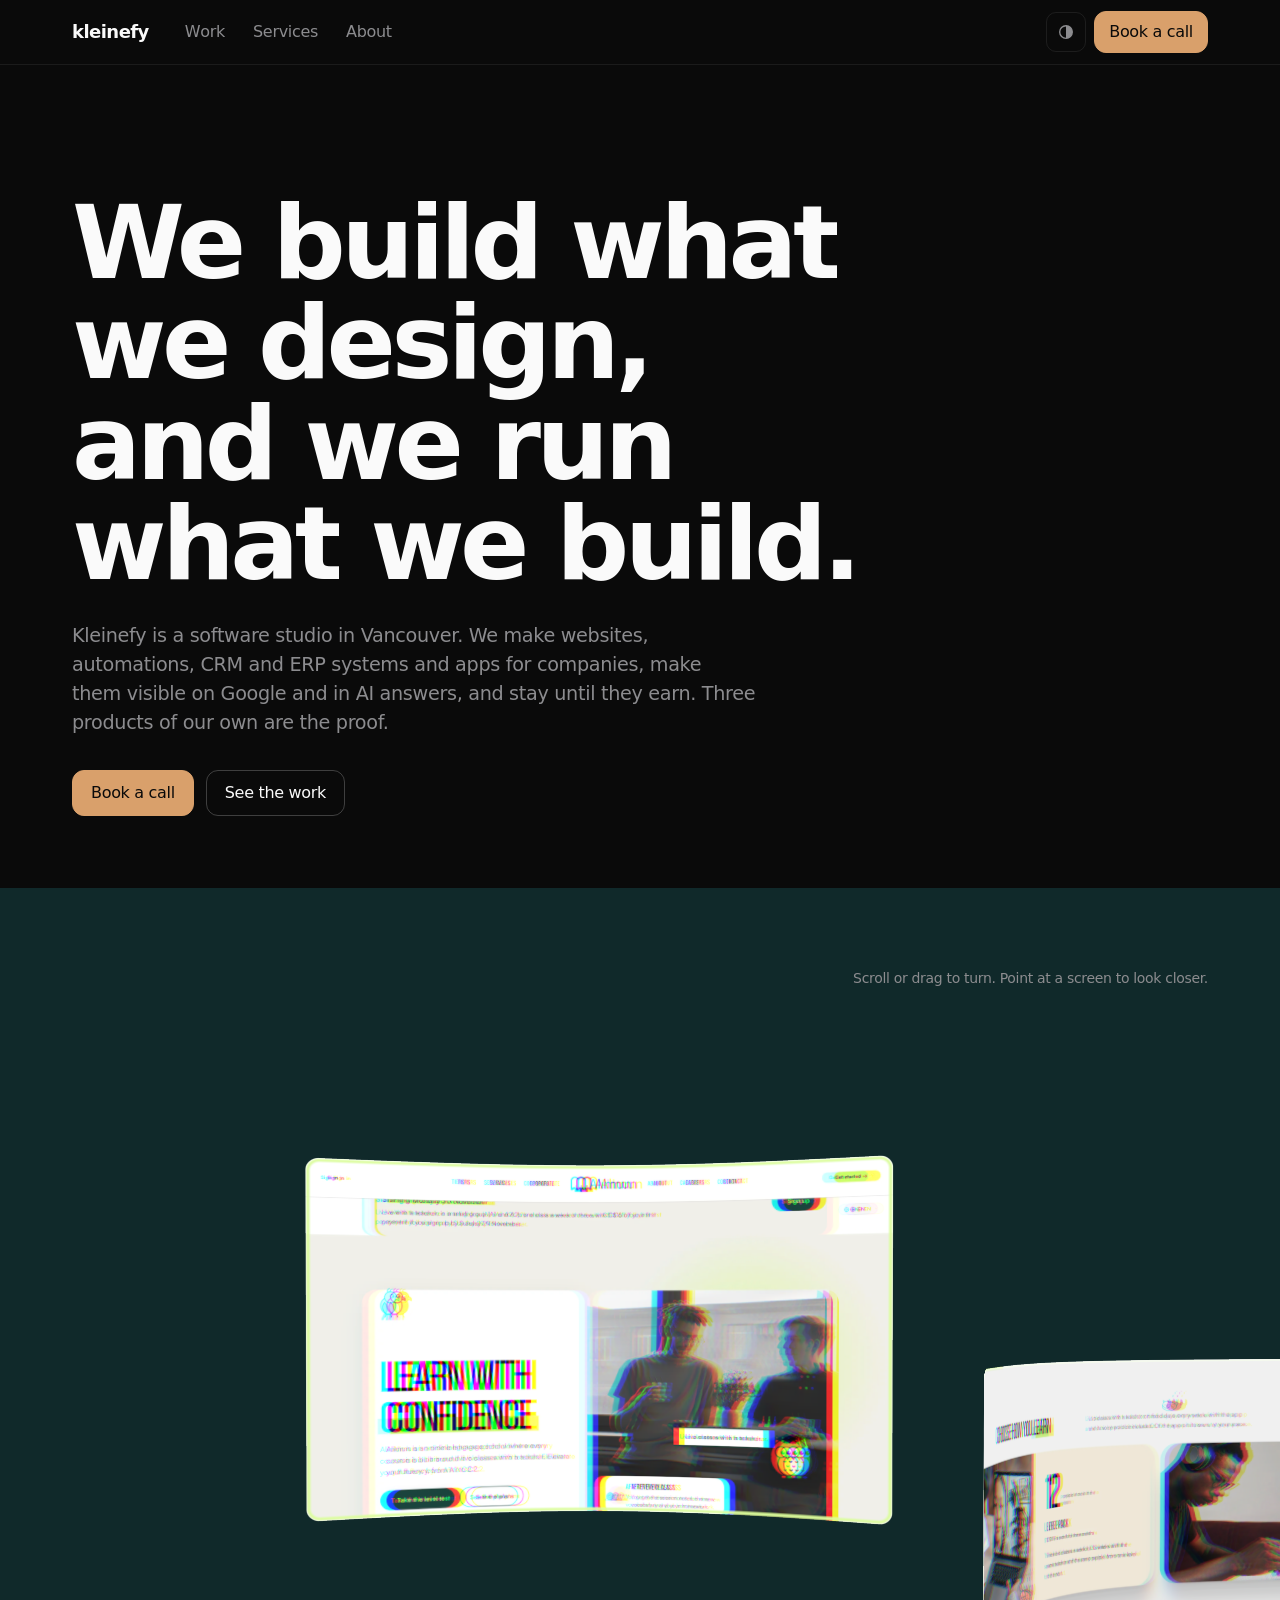
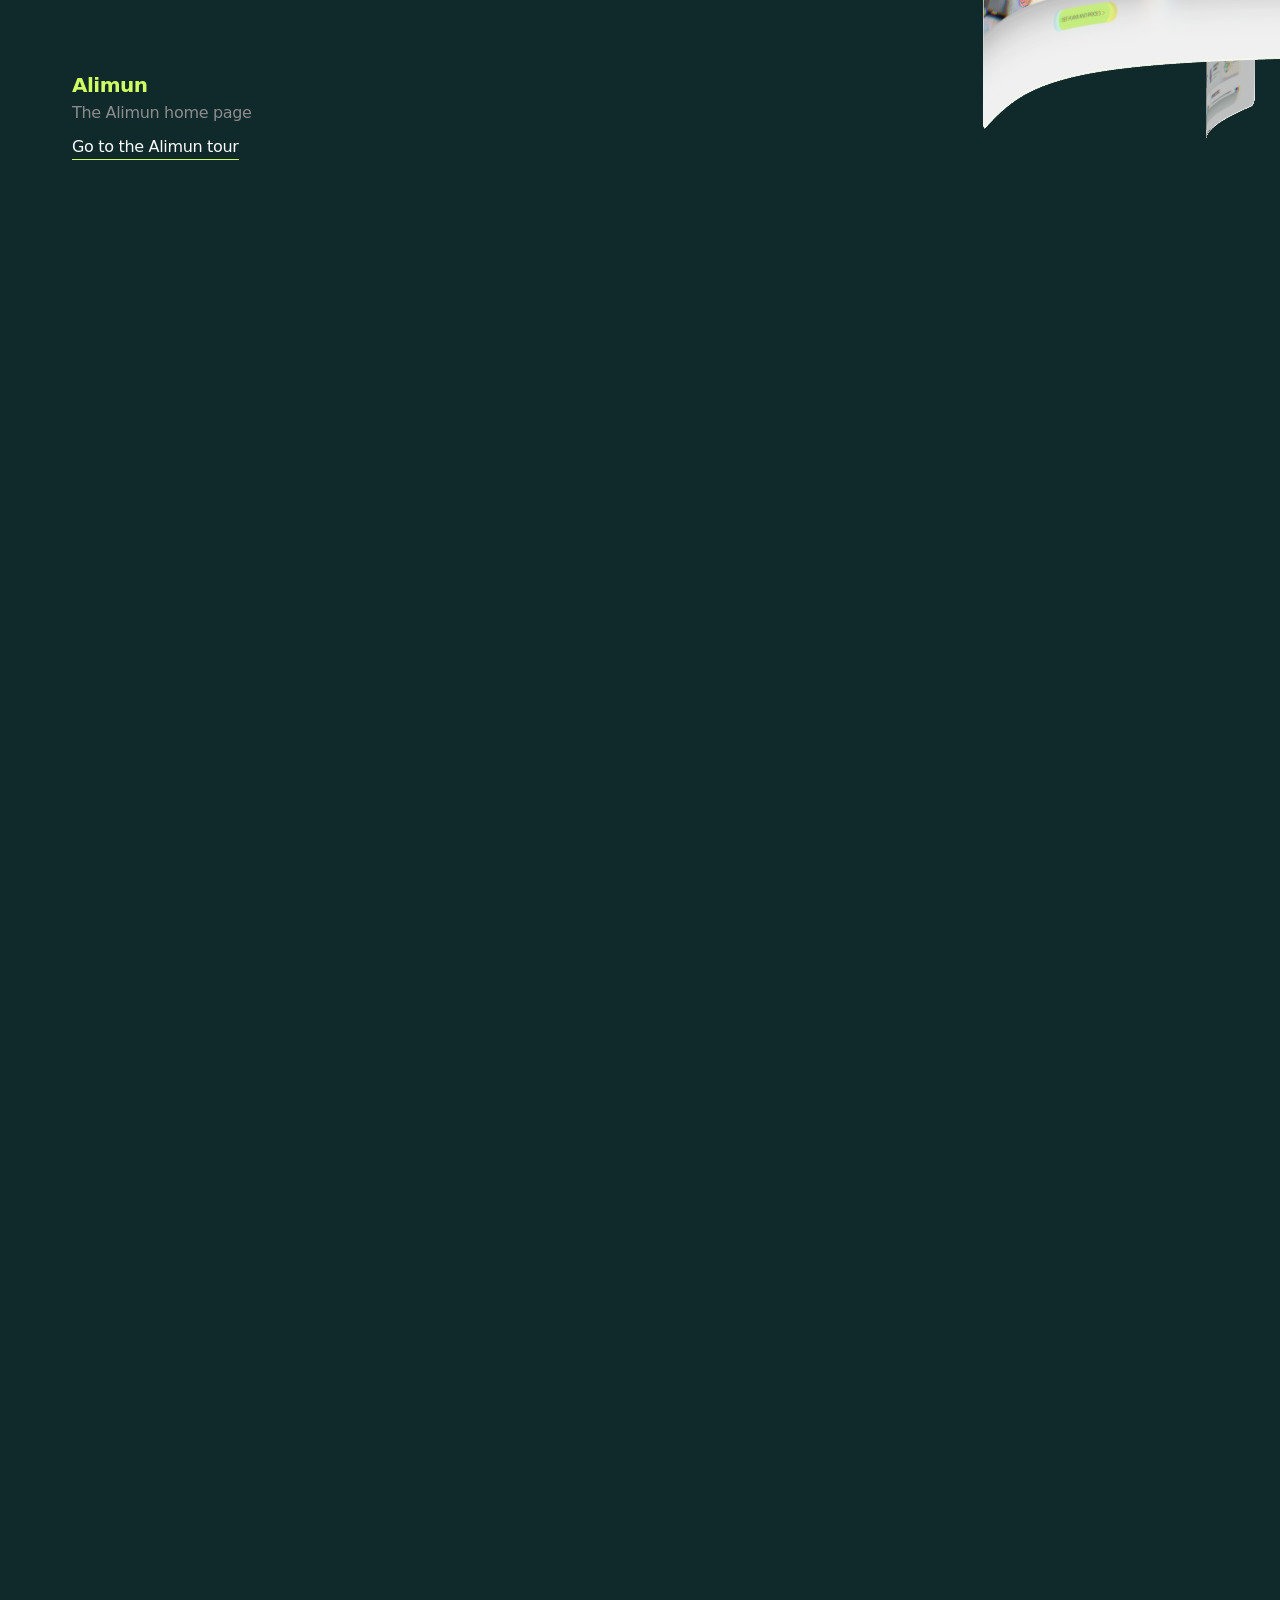
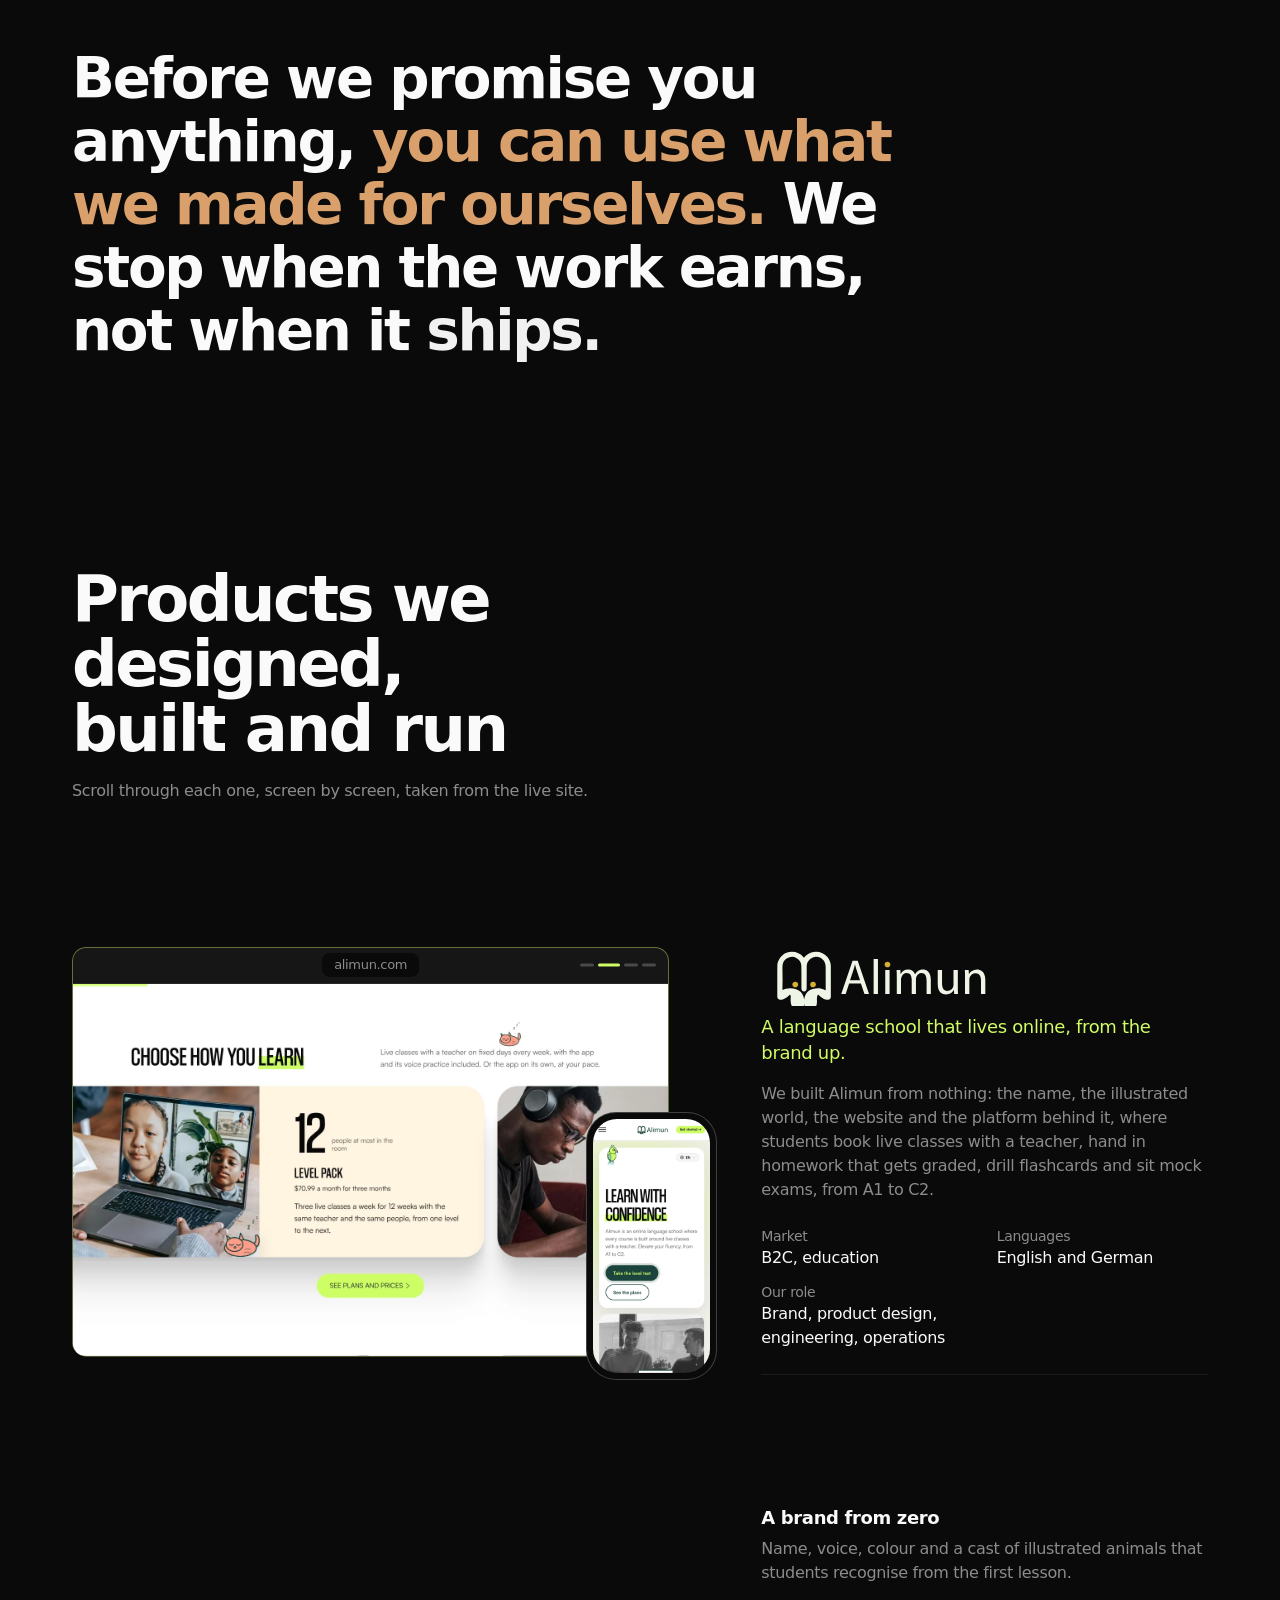
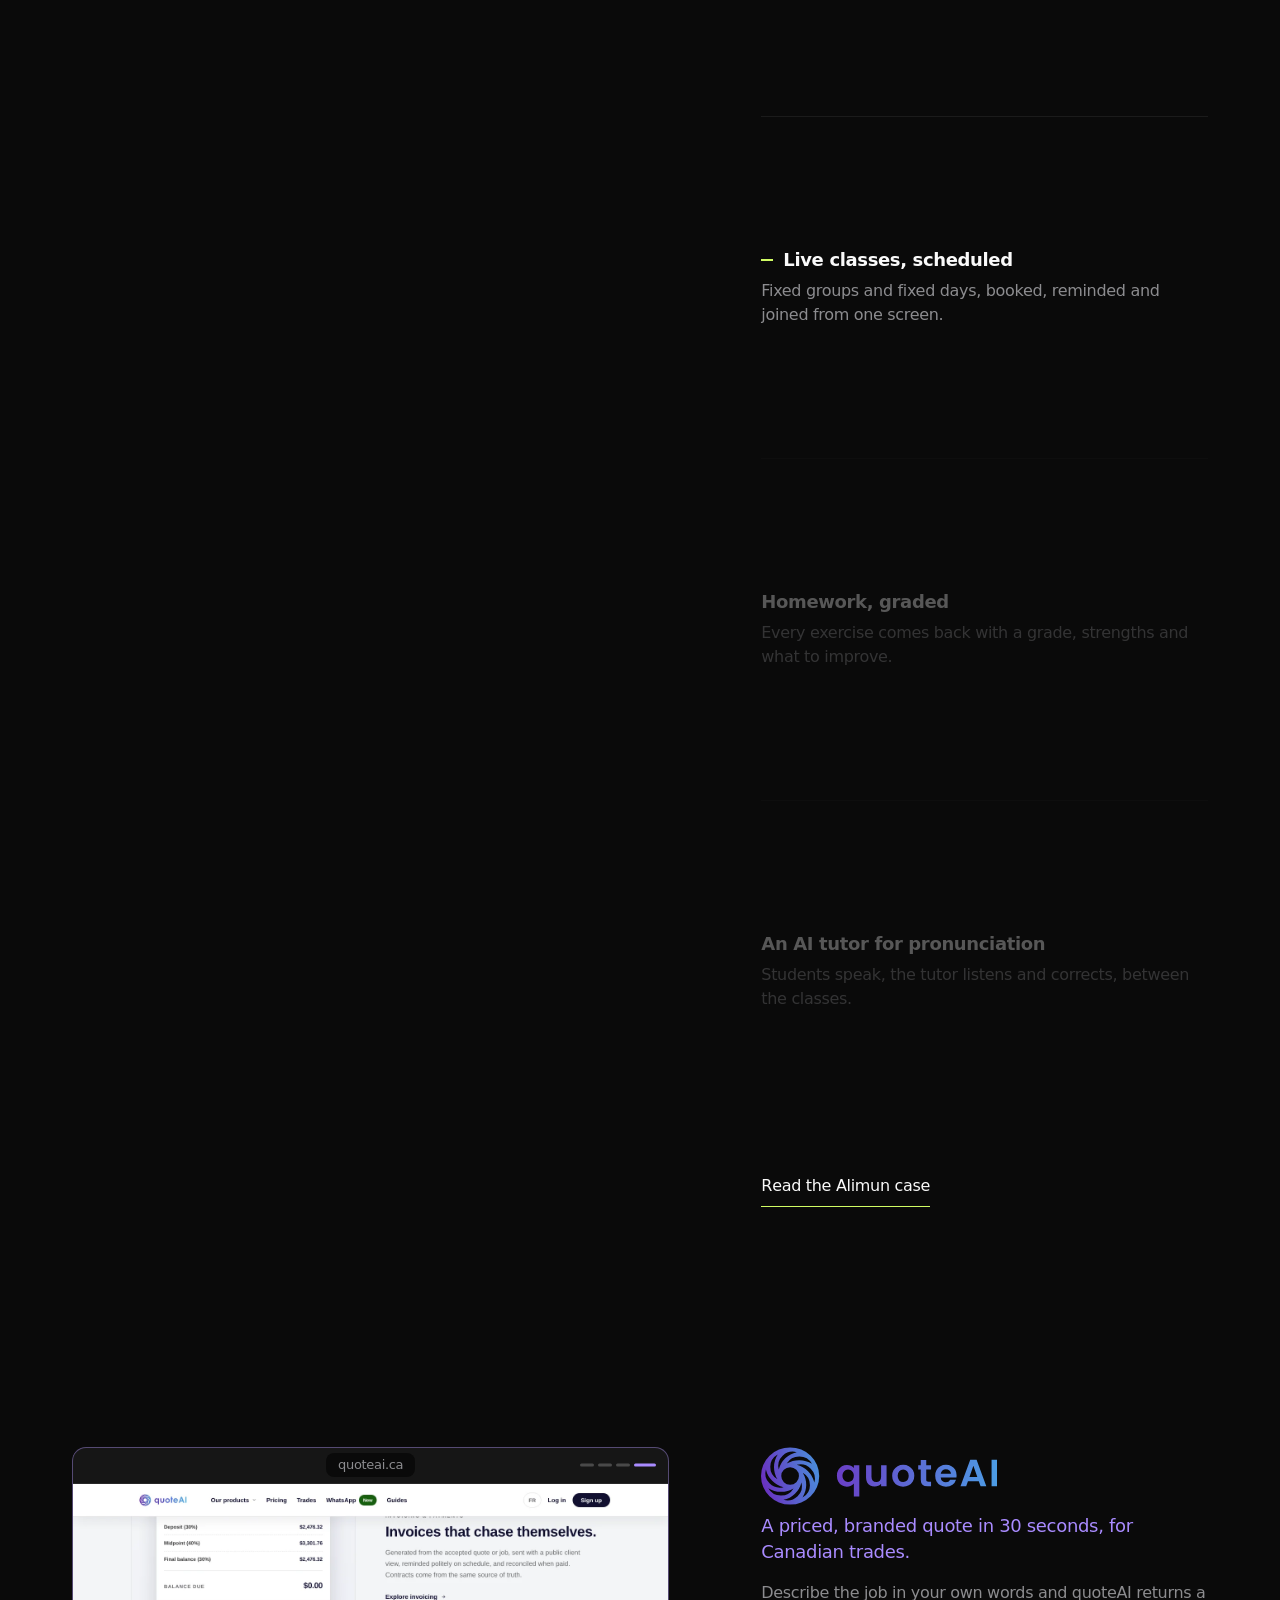
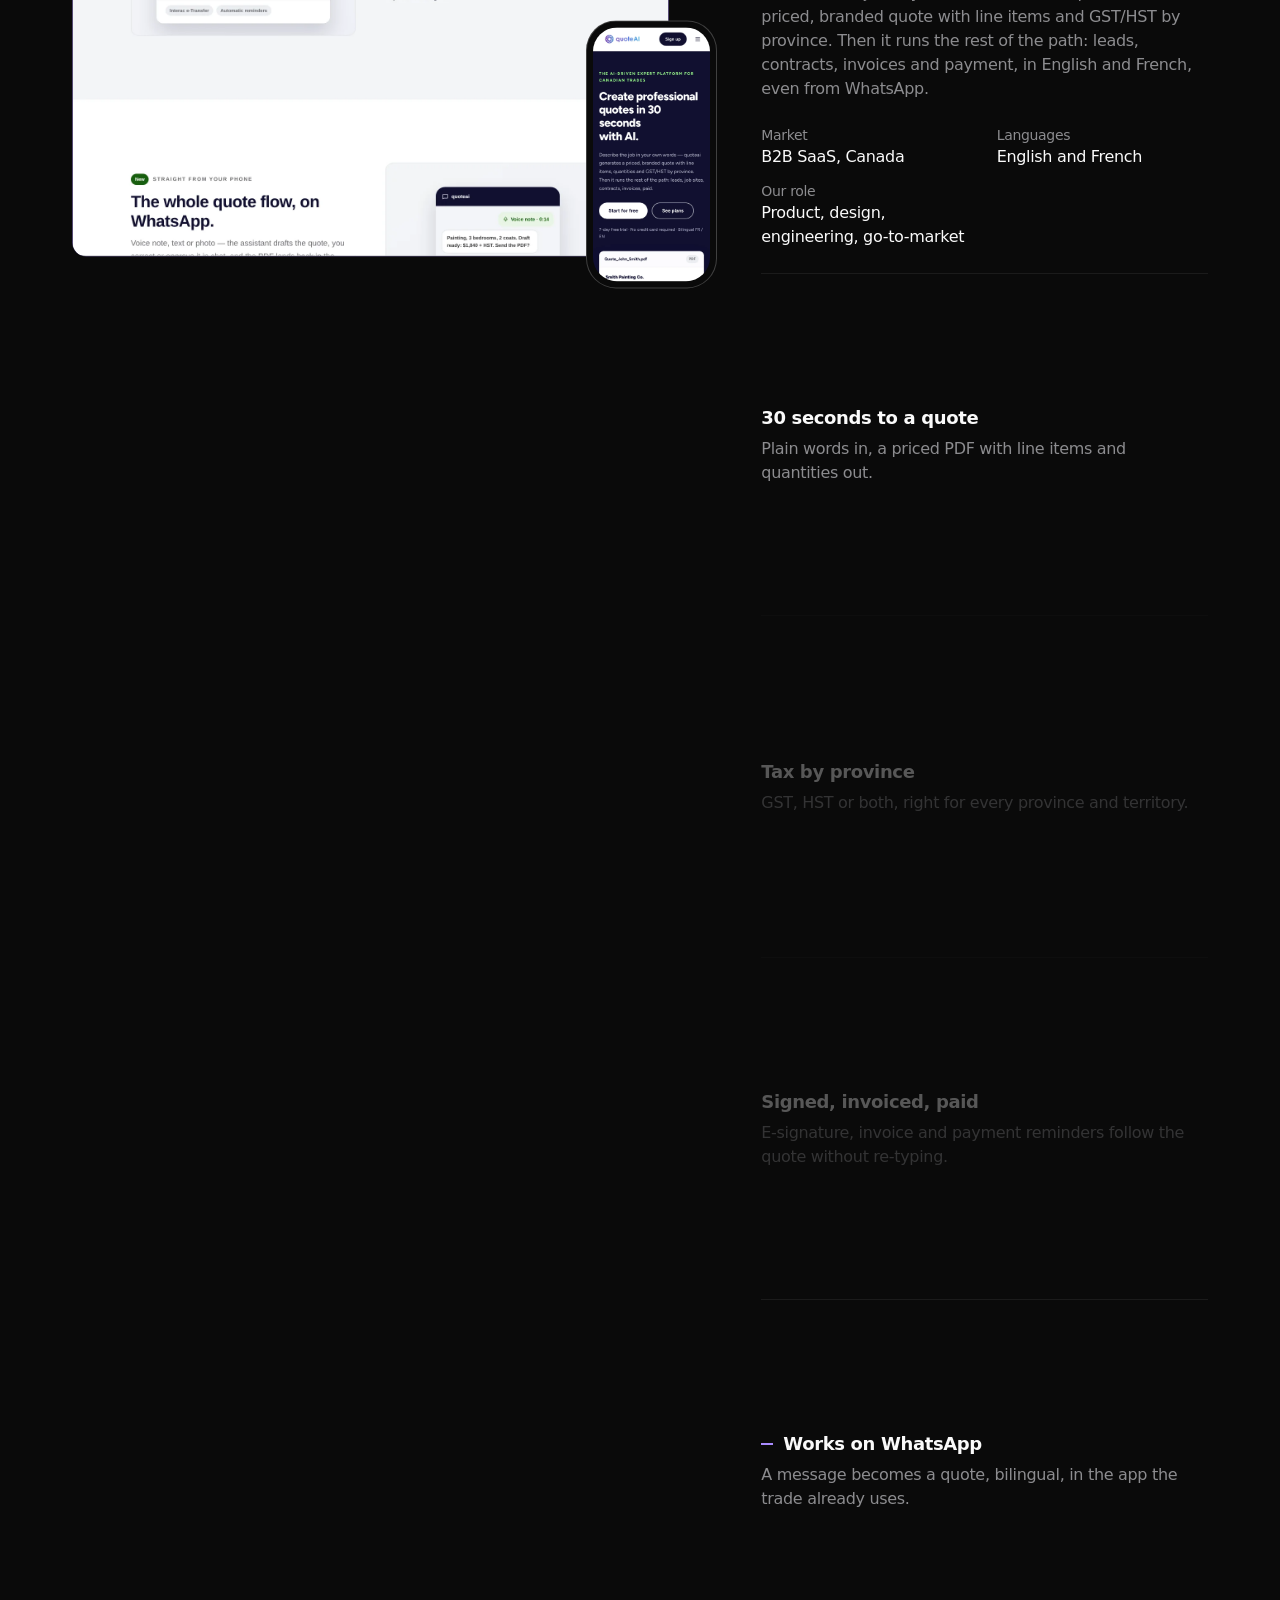
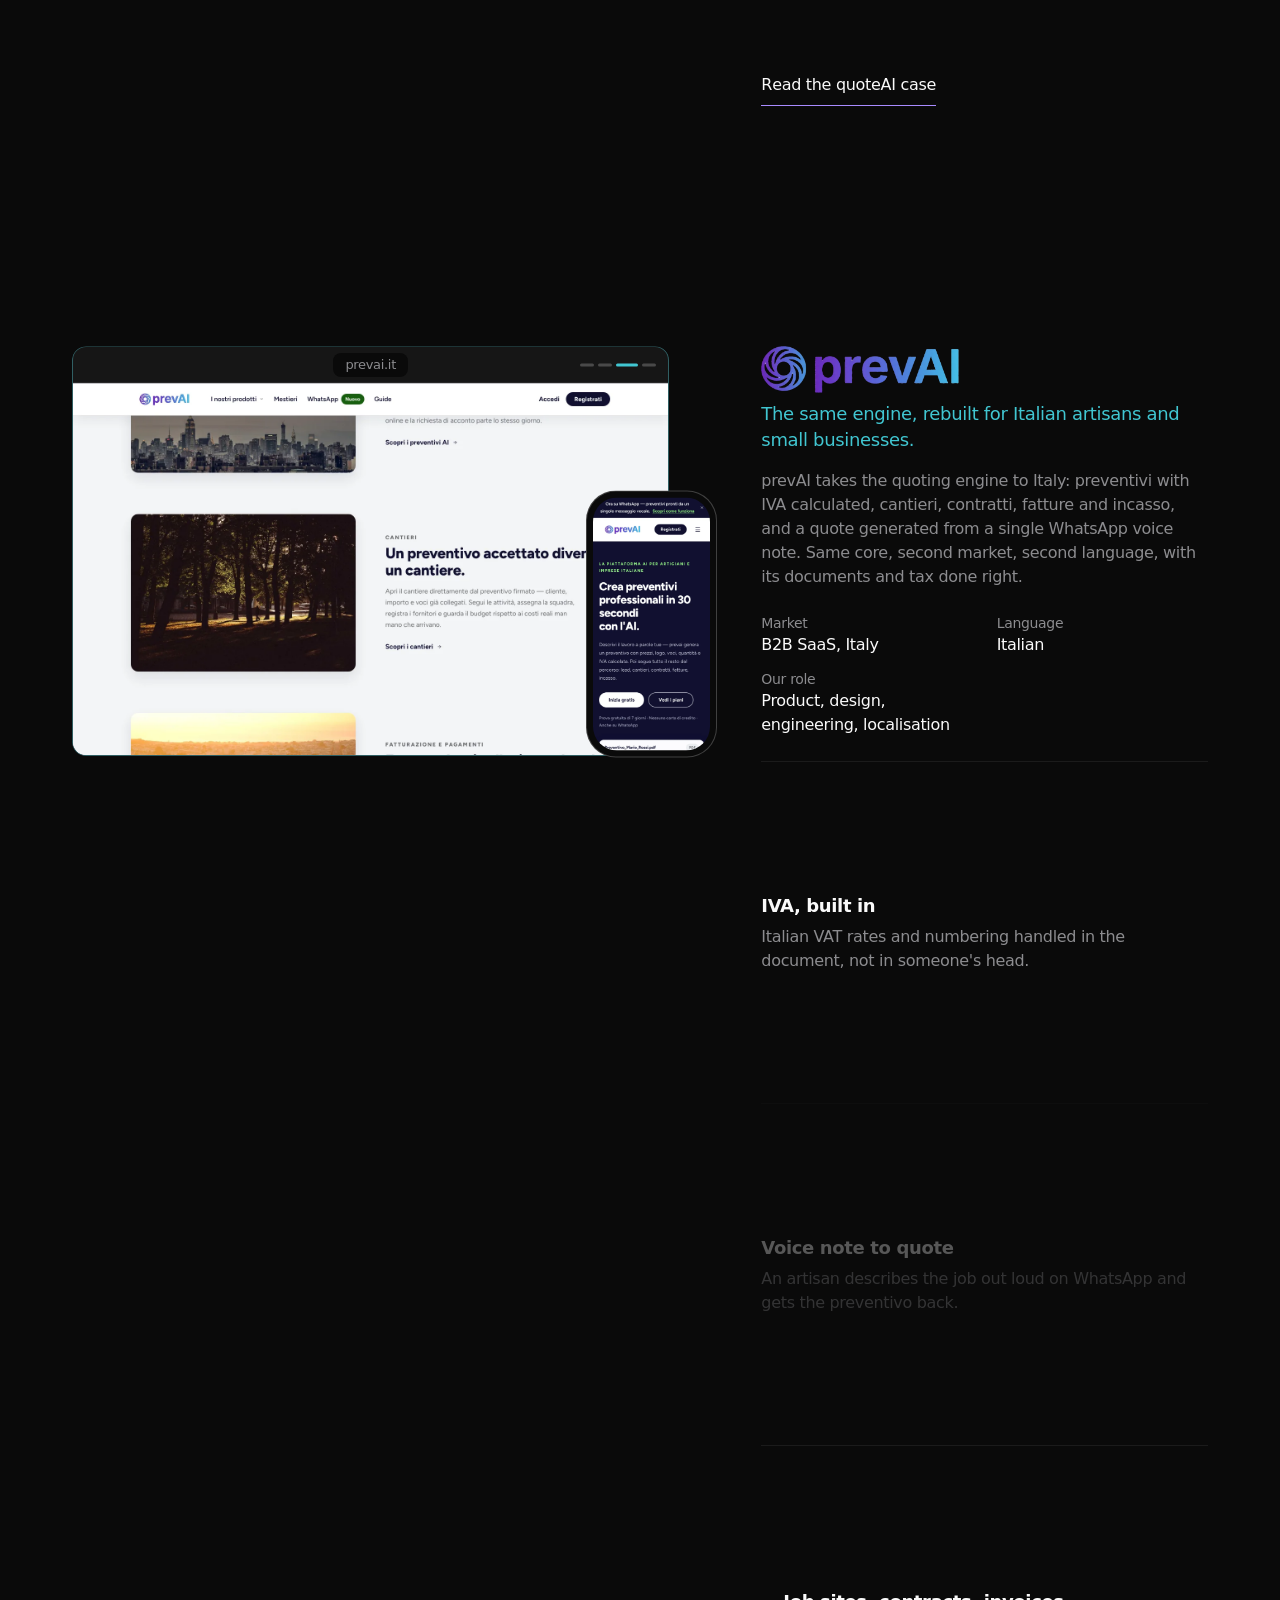
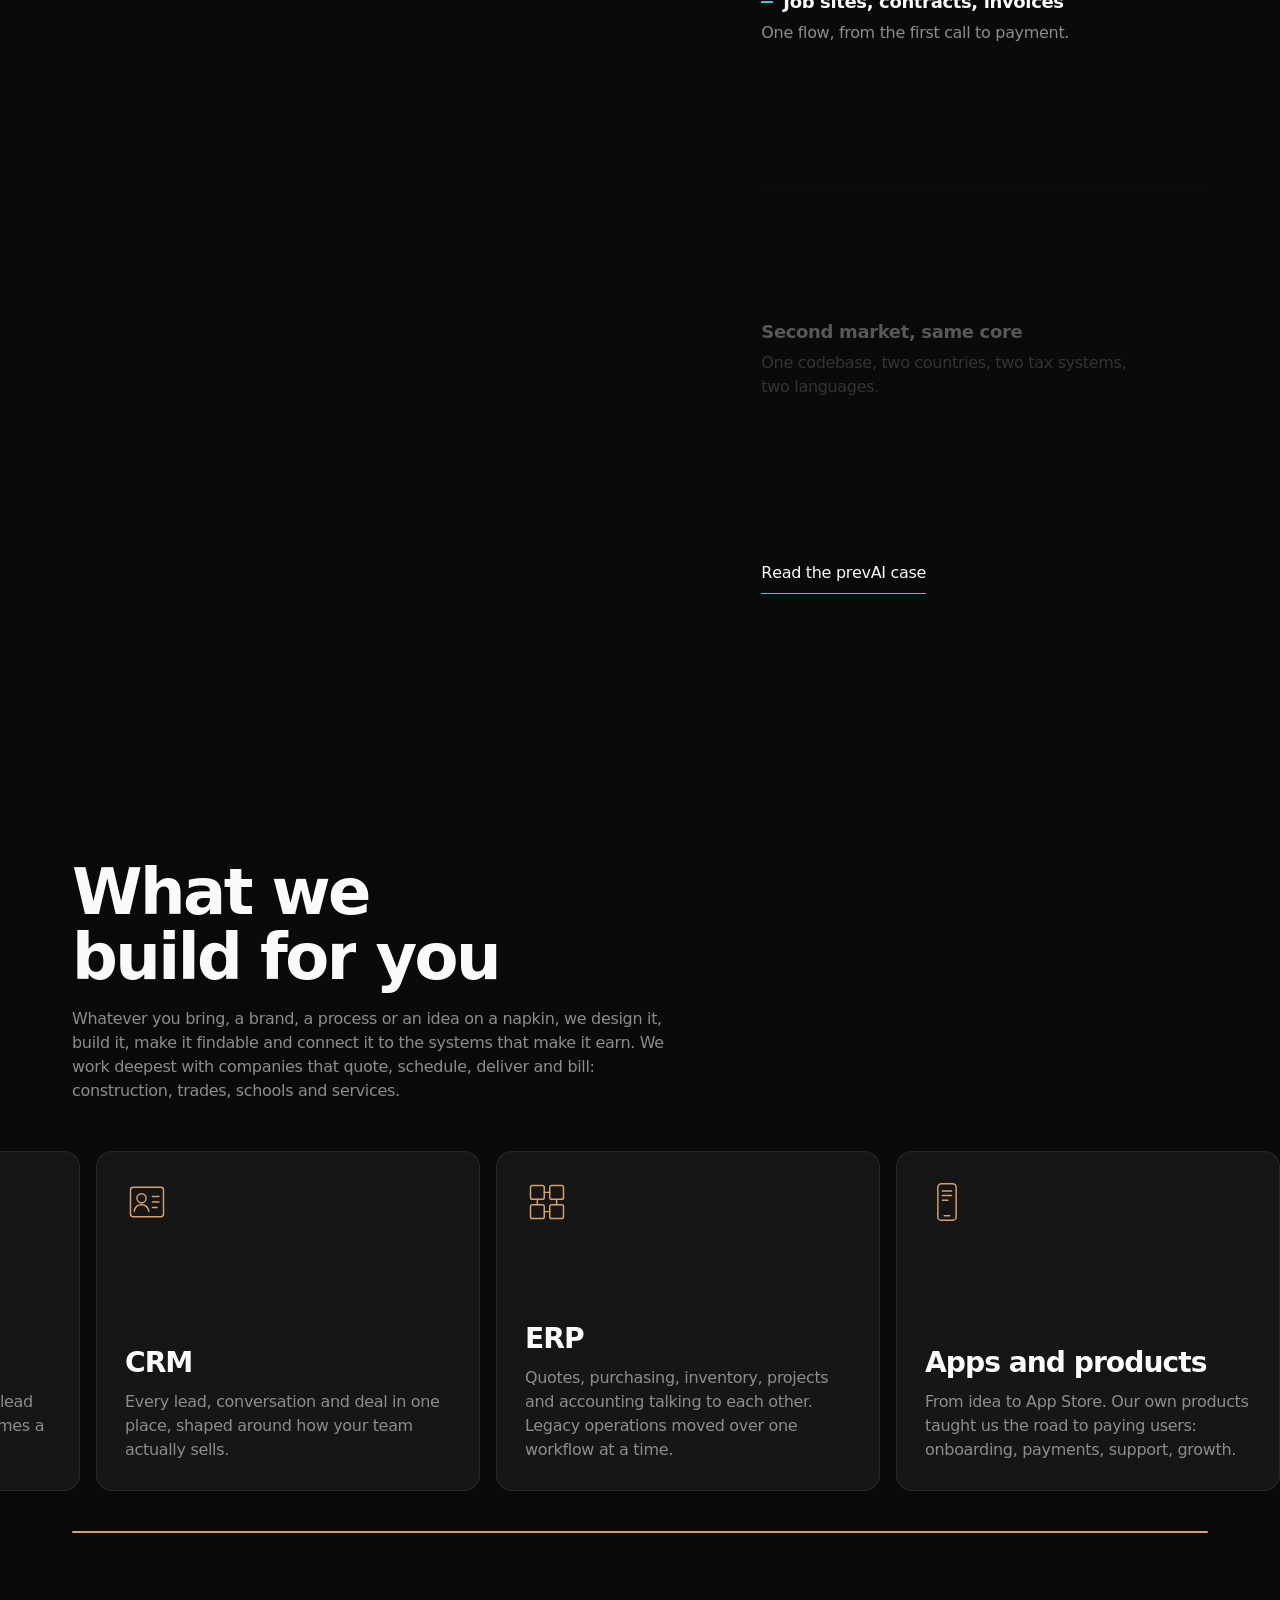
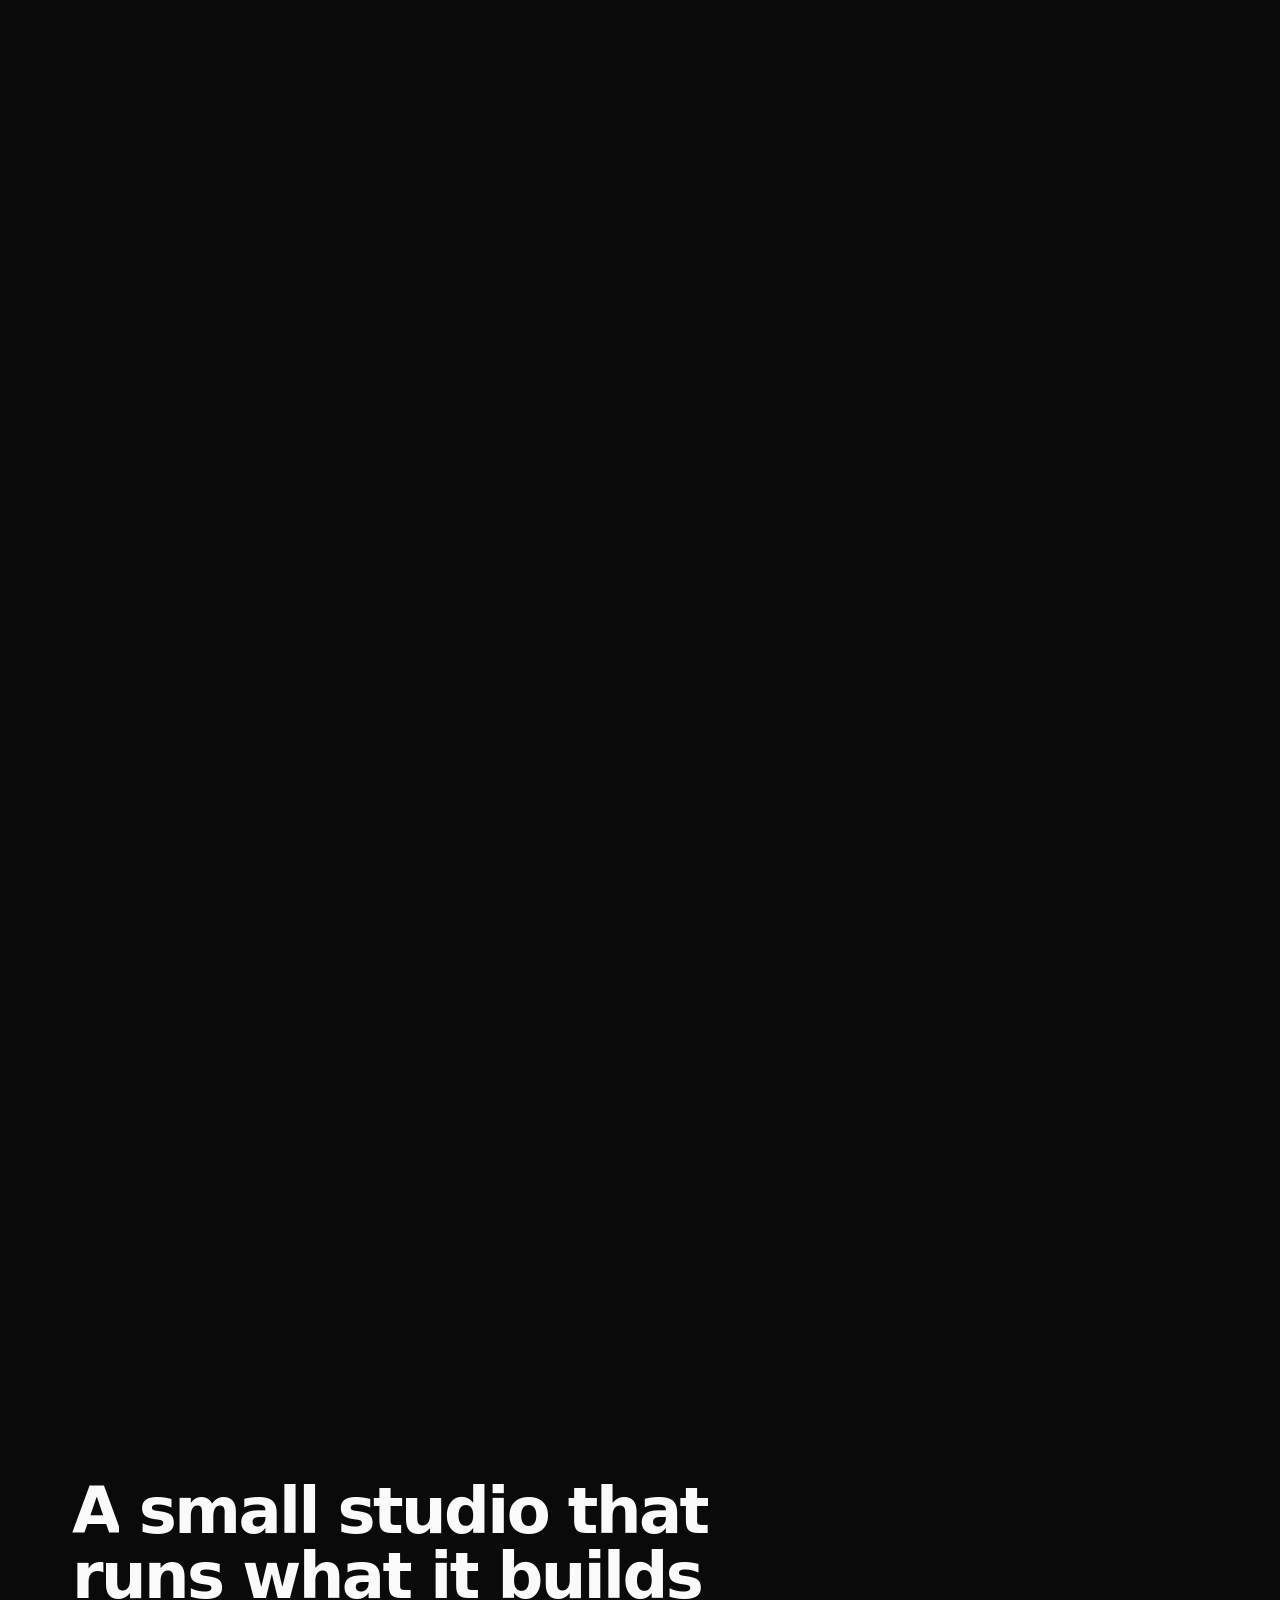
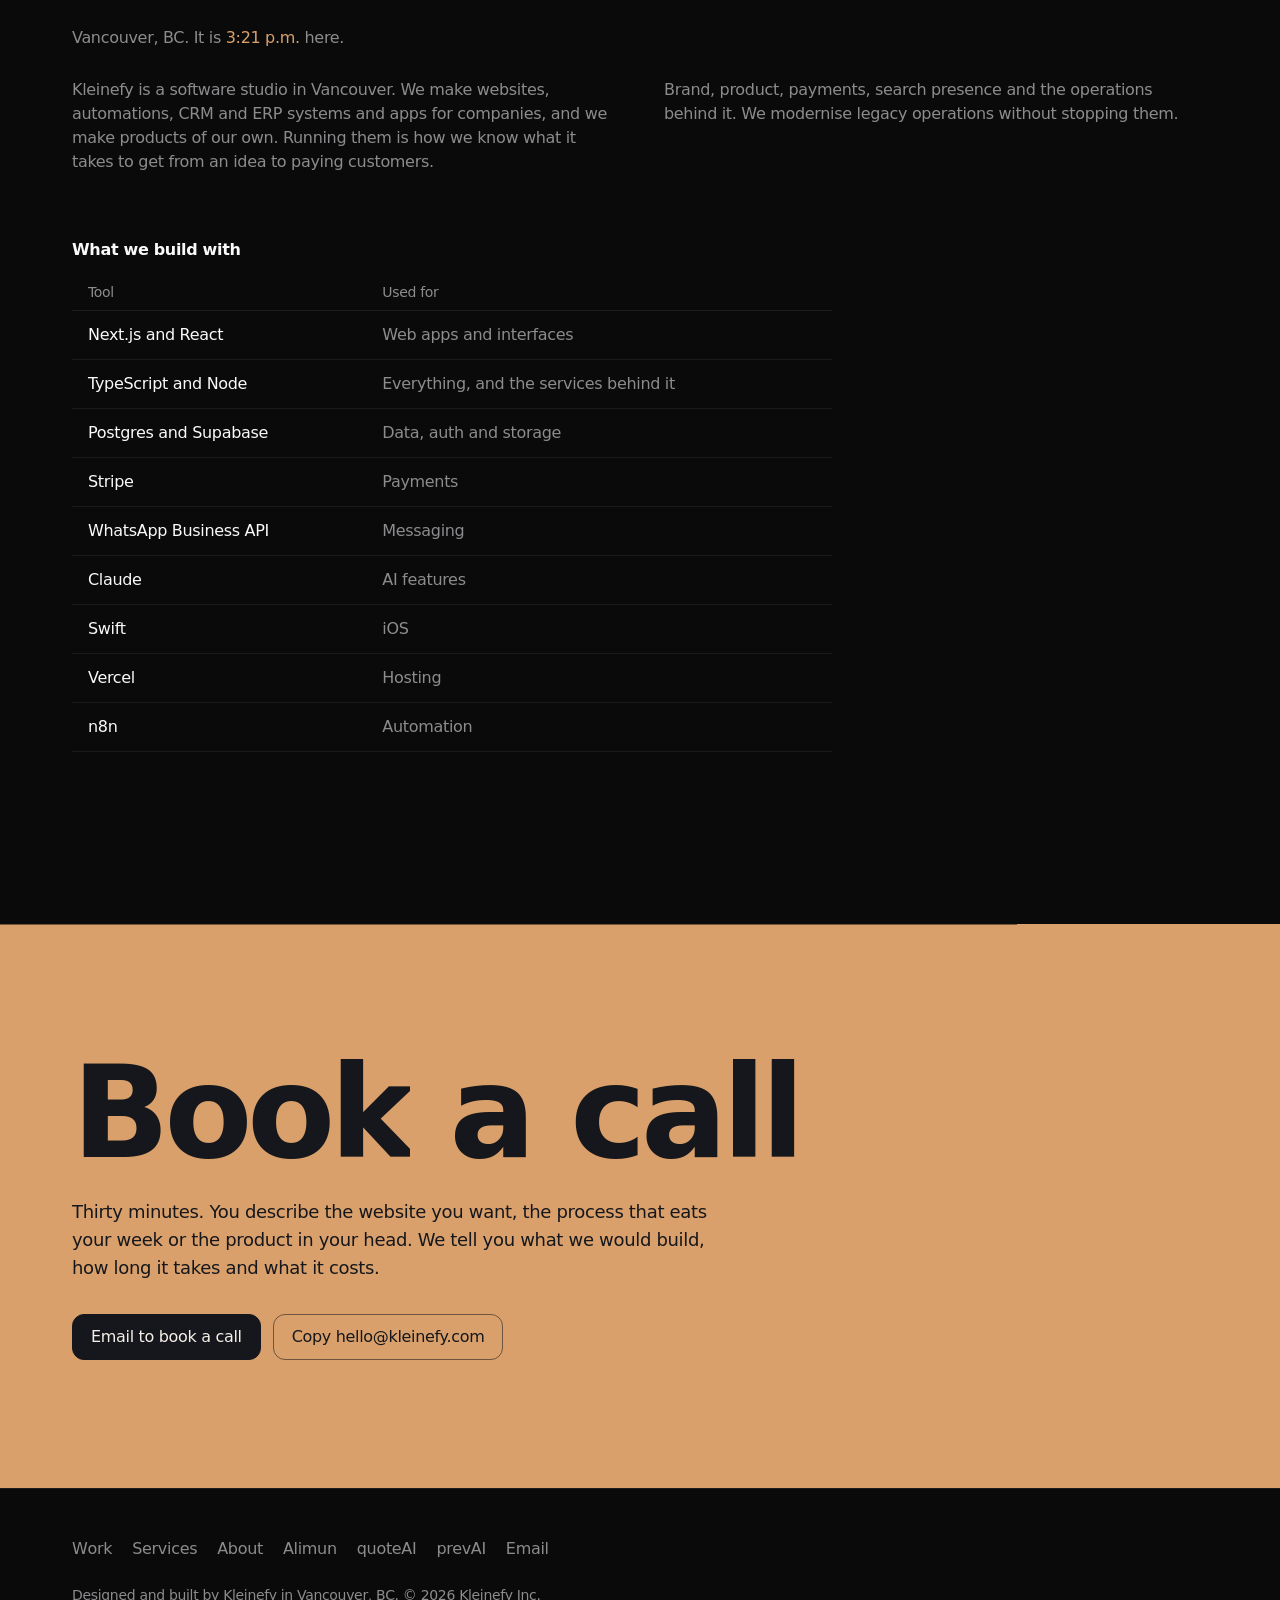
==== commit d42316e4: "Full product logos in the product headings Alimun's logo from alimun-site (with a light version for " ====
--- a/draft/index.html
+++ b/draft/index.html
@@ -96,7 +96,7 @@
       </div>
       <div class="case-text">
         <header class="case-head reveal">
-          <h3 id="c-alimun"><img class="logo" src="../assets/logos/alimun-icon.svg" alt="" width="44" height="44"><span data-words>Alimun</span></h3>
+          <h3 id="c-alimun"><img class="wordlogo only-light" src="../assets/logos/alimun-logo.svg" alt="Alimun" width="159" height="42"><img class="wordlogo only-dark" src="../assets/logos/alimun-logo-light.svg" alt="Alimun" width="159" height="42"></h3>
           <p class="case-line">A language school that lives online, from the brand up.</p>
           <p>We built Alimun from nothing: the name, the illustrated world, the website and the platform behind it, where
             students book live classes with a teacher, hand in homework that gets graded, drill flashcards and sit mock
@@ -132,7 +132,7 @@
       </div>
       <div class="case-text">
         <header class="case-head reveal">
-          <h3 id="c-quoteai"><img class="logo" src="../assets/logos/quoteai-icon.png" alt="" width="44" height="44"><span data-words>quoteAI</span></h3>
+          <h3 id="c-quoteai"><img class="wordlogo" src="../assets/logos/quoteai-logo.svg" alt="quoteAI" width="405" height="100"></h3>
           <p class="case-line">A priced, branded quote in 30 seconds, for Canadian trades.</p>
           <p>Describe the job in your own words and quoteAI returns a priced, branded quote with line items and GST/HST by
             province. Then it runs the rest of the path: leads, contracts, invoices and payment, in English and French,
@@ -168,7 +168,7 @@
       </div>
       <div class="case-text">
         <header class="case-head reveal">
-          <h3 id="c-prevai"><img class="logo" src="../assets/logos/prevai-icon.png" alt="" width="44" height="44"><span data-words>prevAI</span></h3>
+          <h3 id="c-prevai"><img class="wordlogo" src="../assets/logos/prevai-logo.webp" alt="prevAI" width="670" height="160"></h3>
           <p class="case-line">The same engine, rebuilt for Italian artisans and small businesses.</p>
           <p>prevAI takes the quoting engine to Italy: <span lang="it">preventivi</span> with IVA calculated,
             <span lang="it">cantieri, contratti, fatture</span> and <span lang="it">incasso</span>, and a quote generated
--- a/draft/draft.css
+++ b/draft/draft.css
@@ -339,10 +339,19 @@
 .wordmark .ch.near{color:var(--brass)}
 @media(min-width:960px){.motion .track li{justify-content:flex-start}.motion .track li h3{margin-top:auto}}
 
-/* product icons sit on white tiles so they read on every product colour */
-.case-head .logo{background:#fff;padding:6px;object-fit:contain;box-shadow:inset 0 0 0 1px rgba(0,0,0,.06)}
+/* product icons on their own transparent ground */
+.case-head .logo{background:none;padding:0;border-radius:0;object-fit:contain}
 /* the helix caption names the front product in its own accent */
 .helix-cap b{color:var(--pop,var(--fg))}
 .light .helix-cap b{color:var(--fg)}
 .helix-cap a{border-bottom-color:var(--pop,var(--brass))}
-.case-head .logo[src$=".svg"]{padding:2px}
+
+/* full product logos in the headings; Alimun's dark-green logo gets a light version on dark grounds */
+.case-head h3{display:block}
+.wordlogo{display:block;height:clamp(40px,4.6vw,64px);width:auto;max-width:100%}
+.only-light{display:none}
+.light .only-light{display:block}
+.light .only-dark{display:none}
+.motion .case-head .wordlogo{clip-path:inset(0 100% 0 0);transform:translateY(12px);transition:clip-path 1.1s var(--io) .1s,transform 1.1s var(--expo) .1s}
+.motion .case-head.on .wordlogo{clip-path:inset(-10% -2% -10% 0);transform:none}
+.wordlogo[src*="prevai"]{height:calc(clamp(40px,4.6vw,64px) * .8)}
